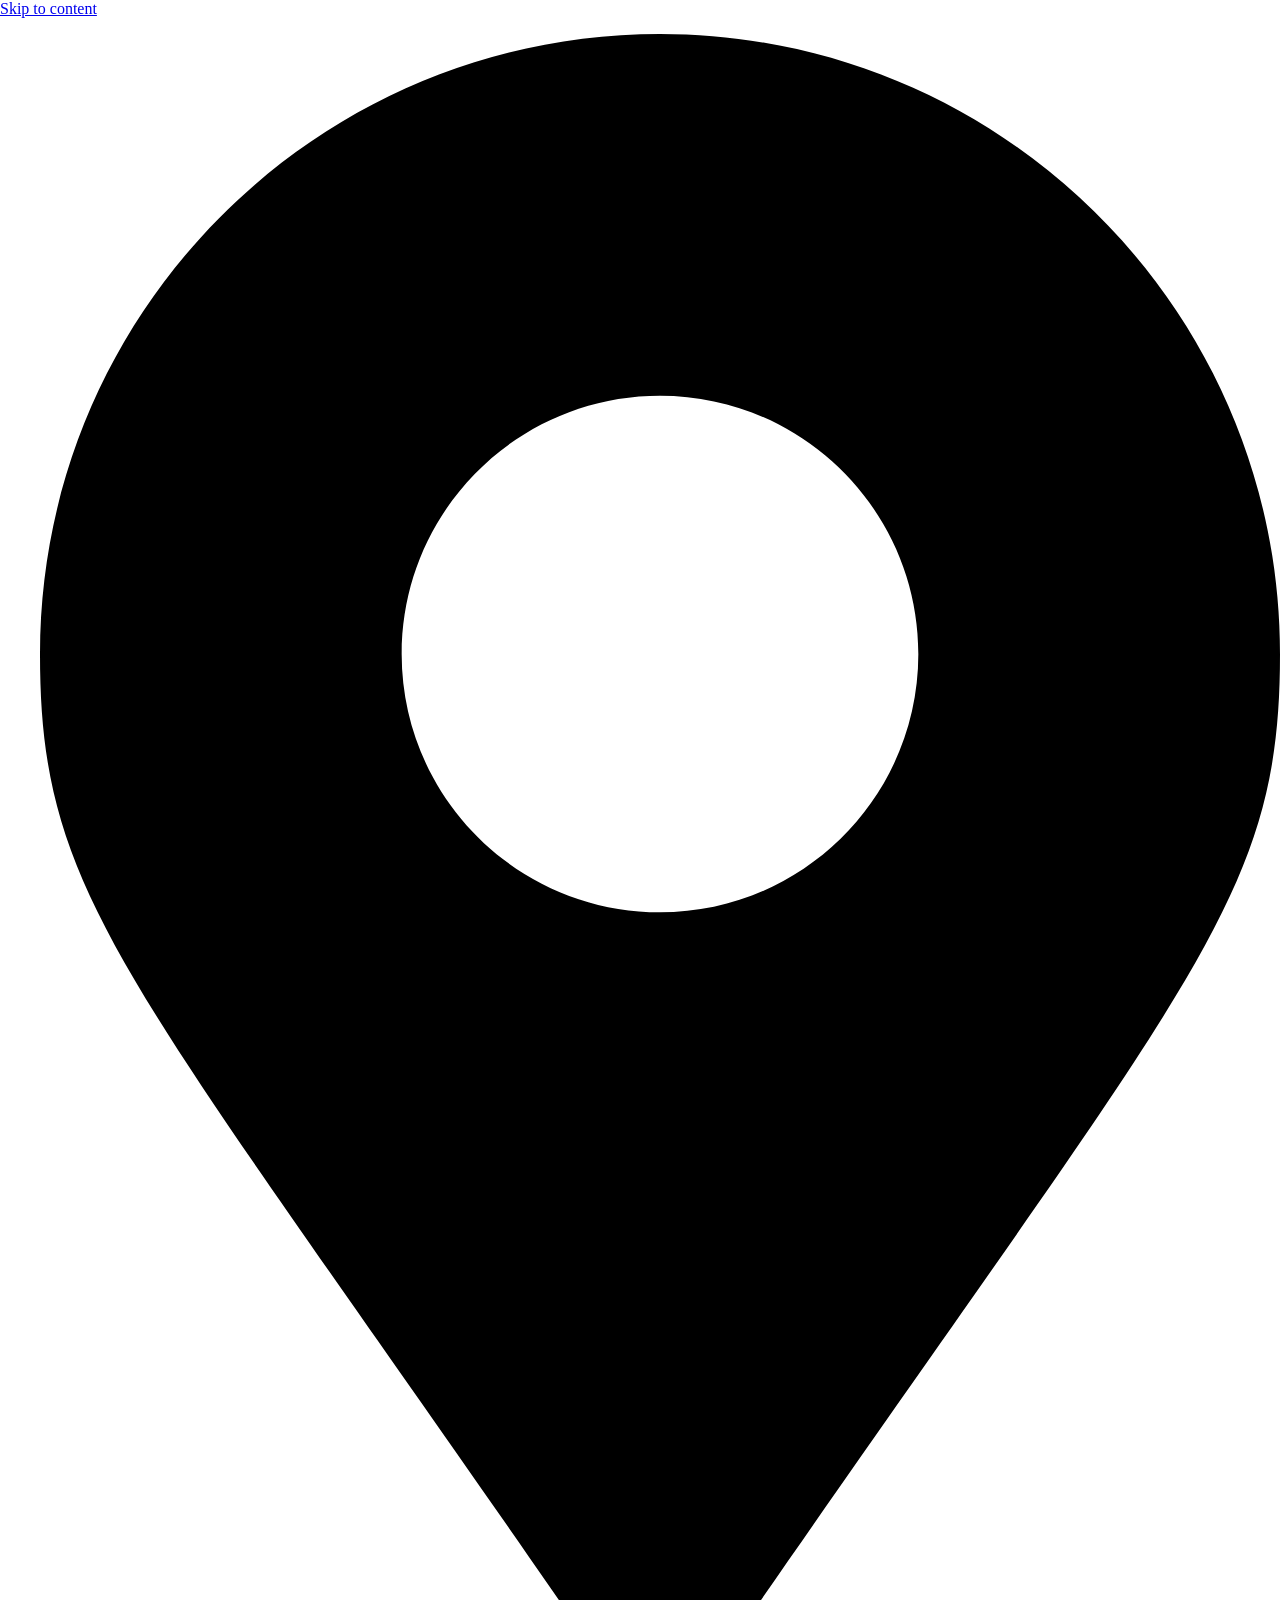
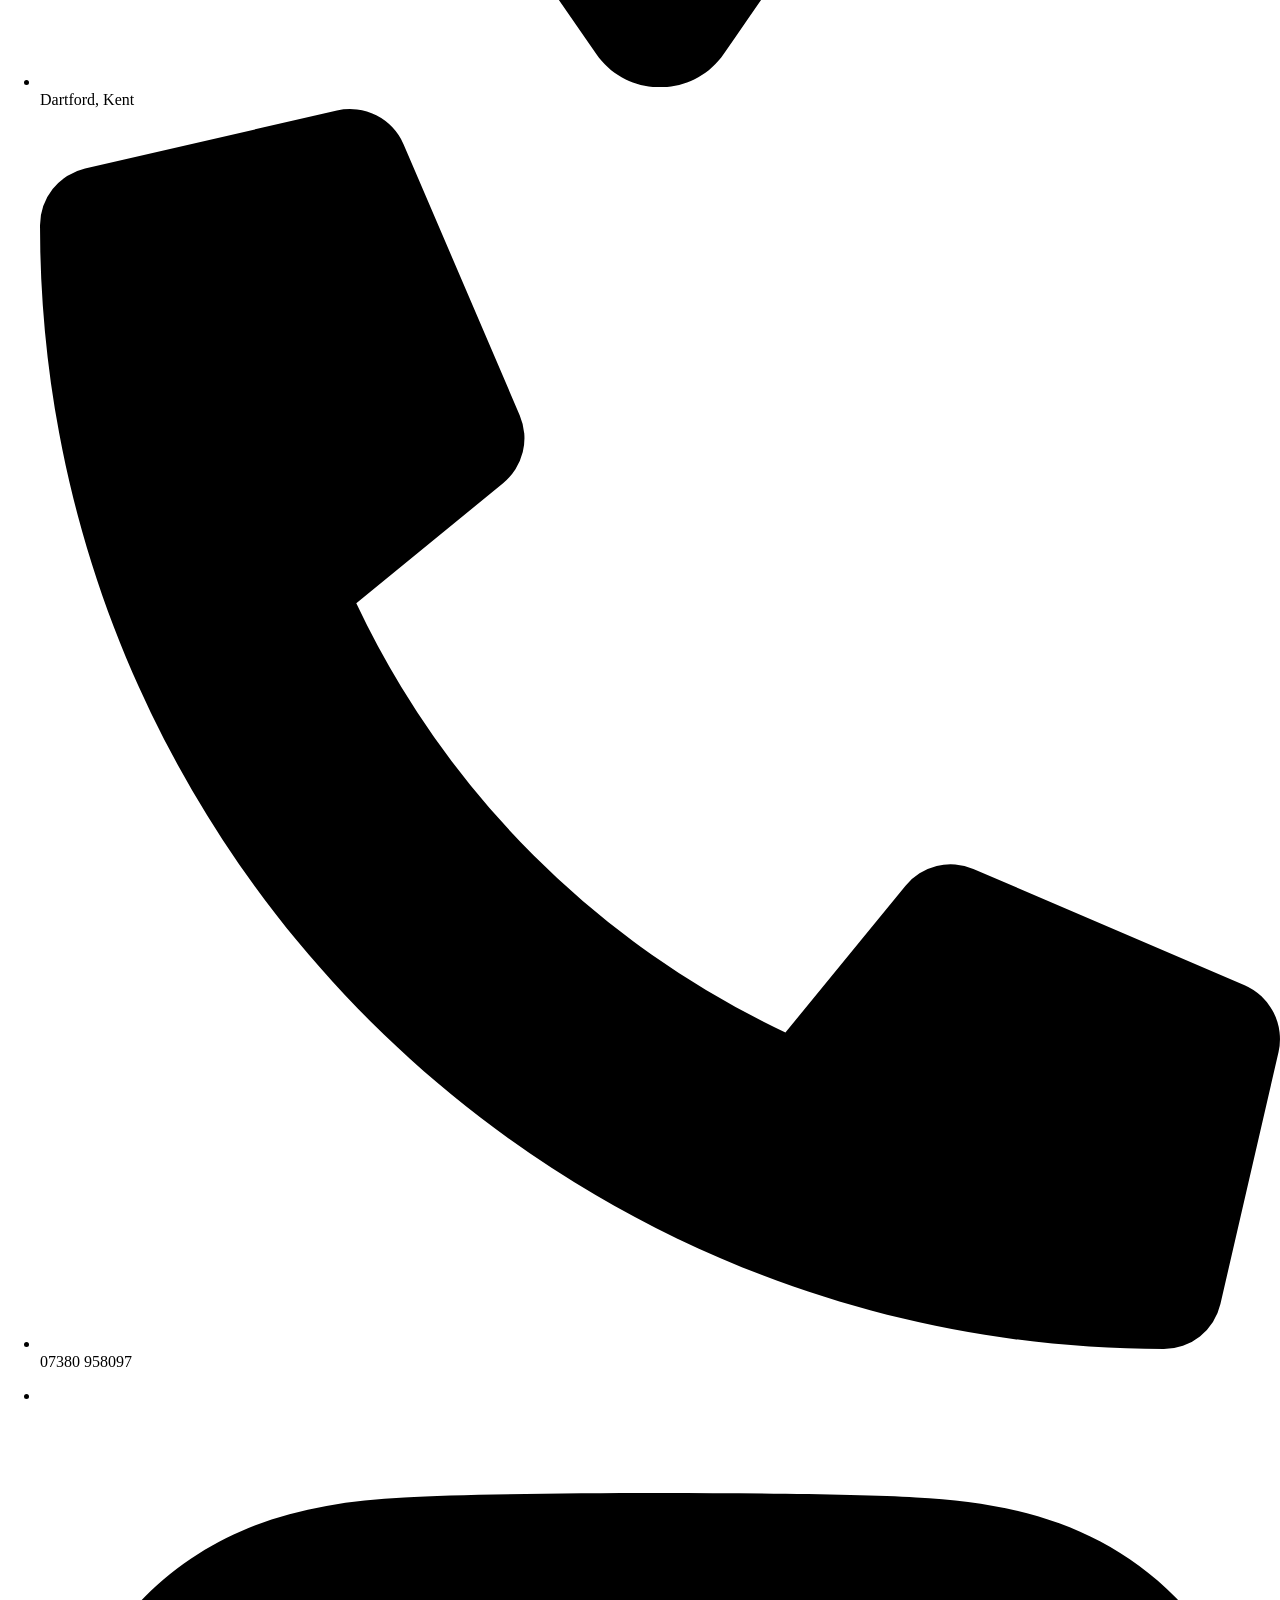
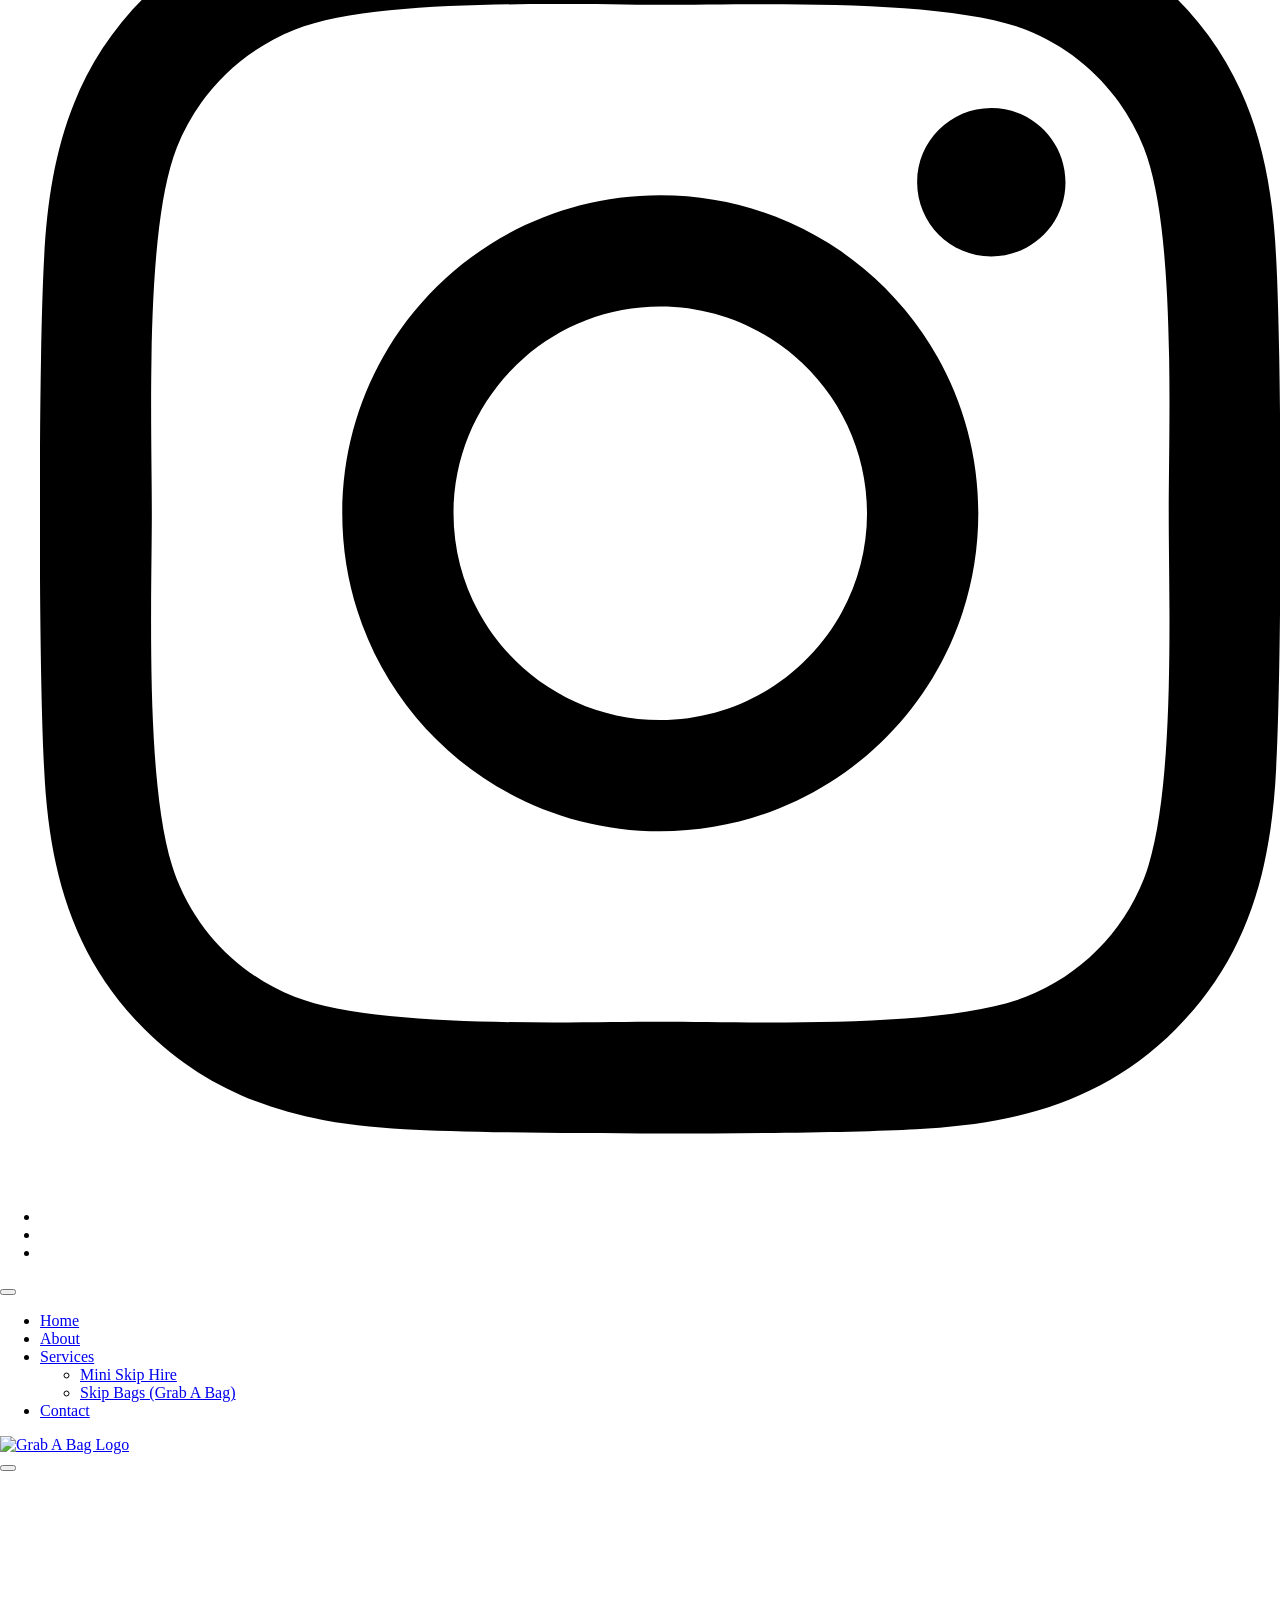
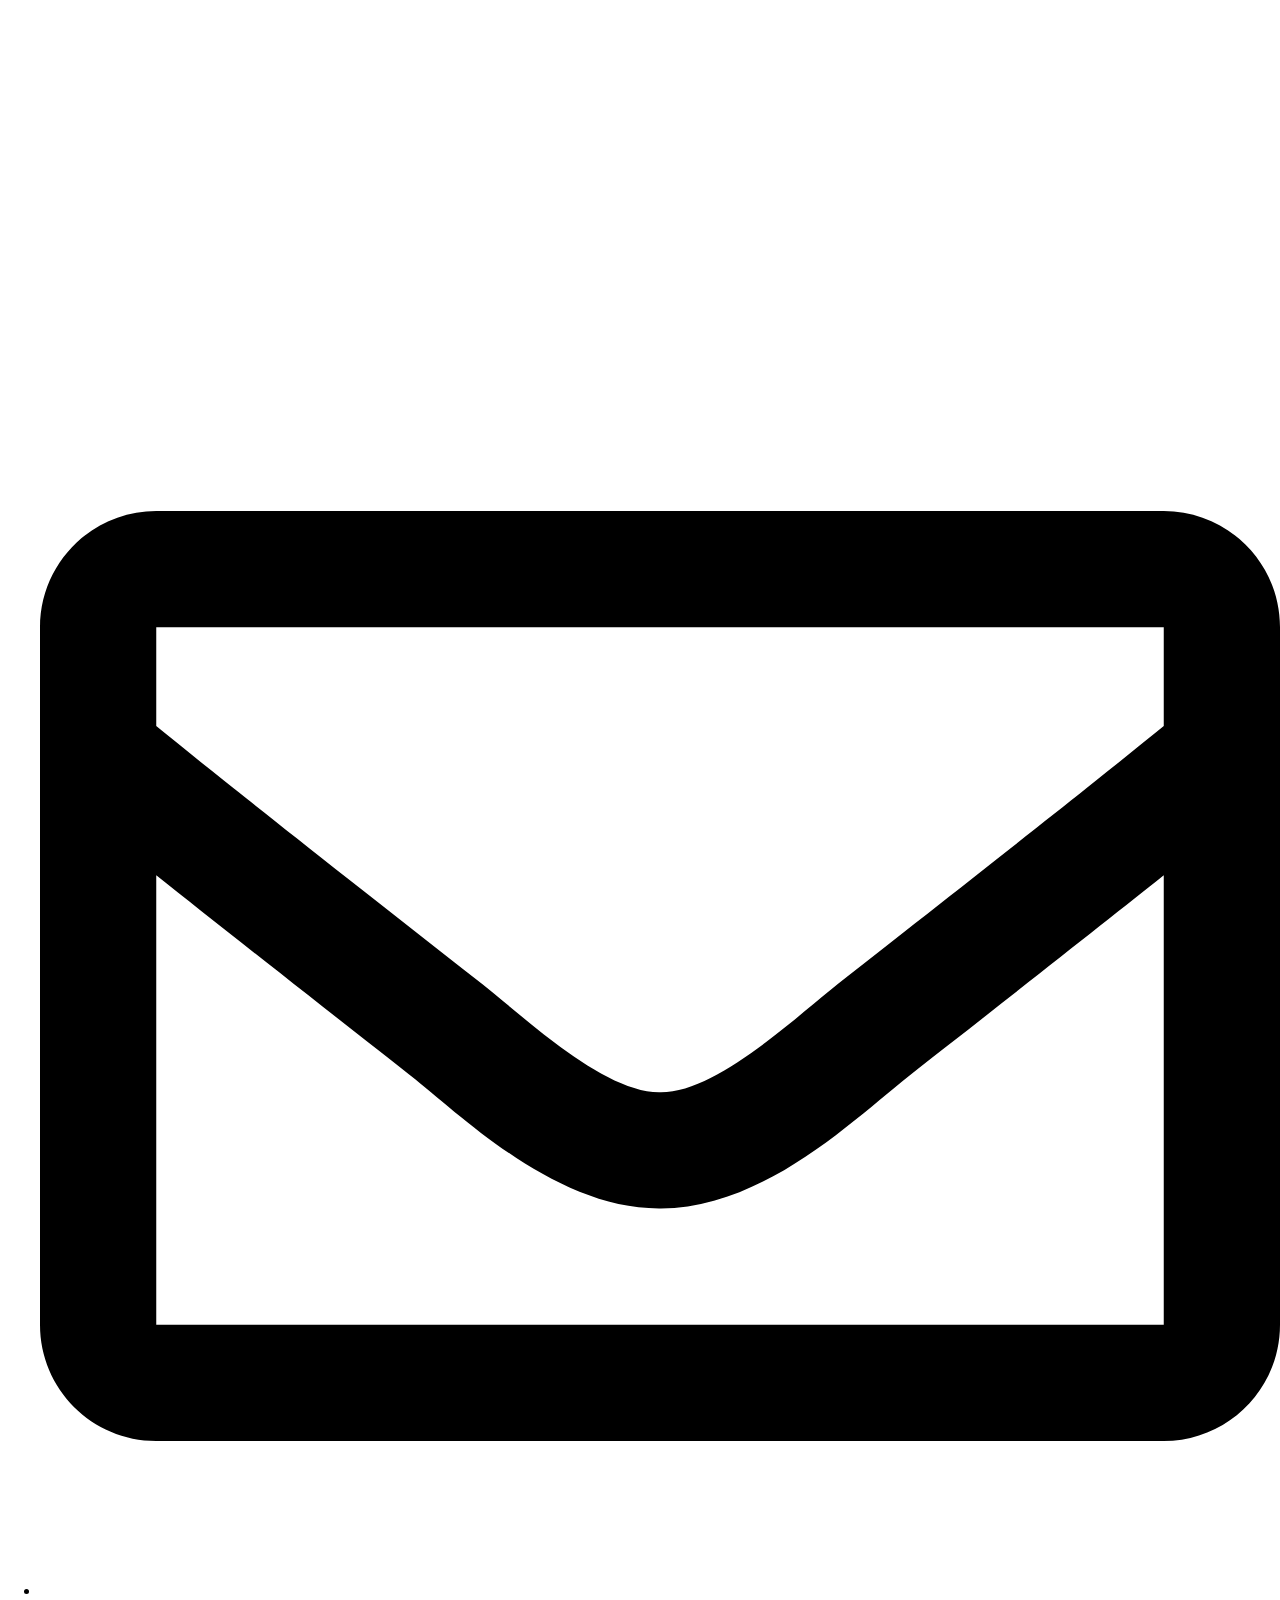
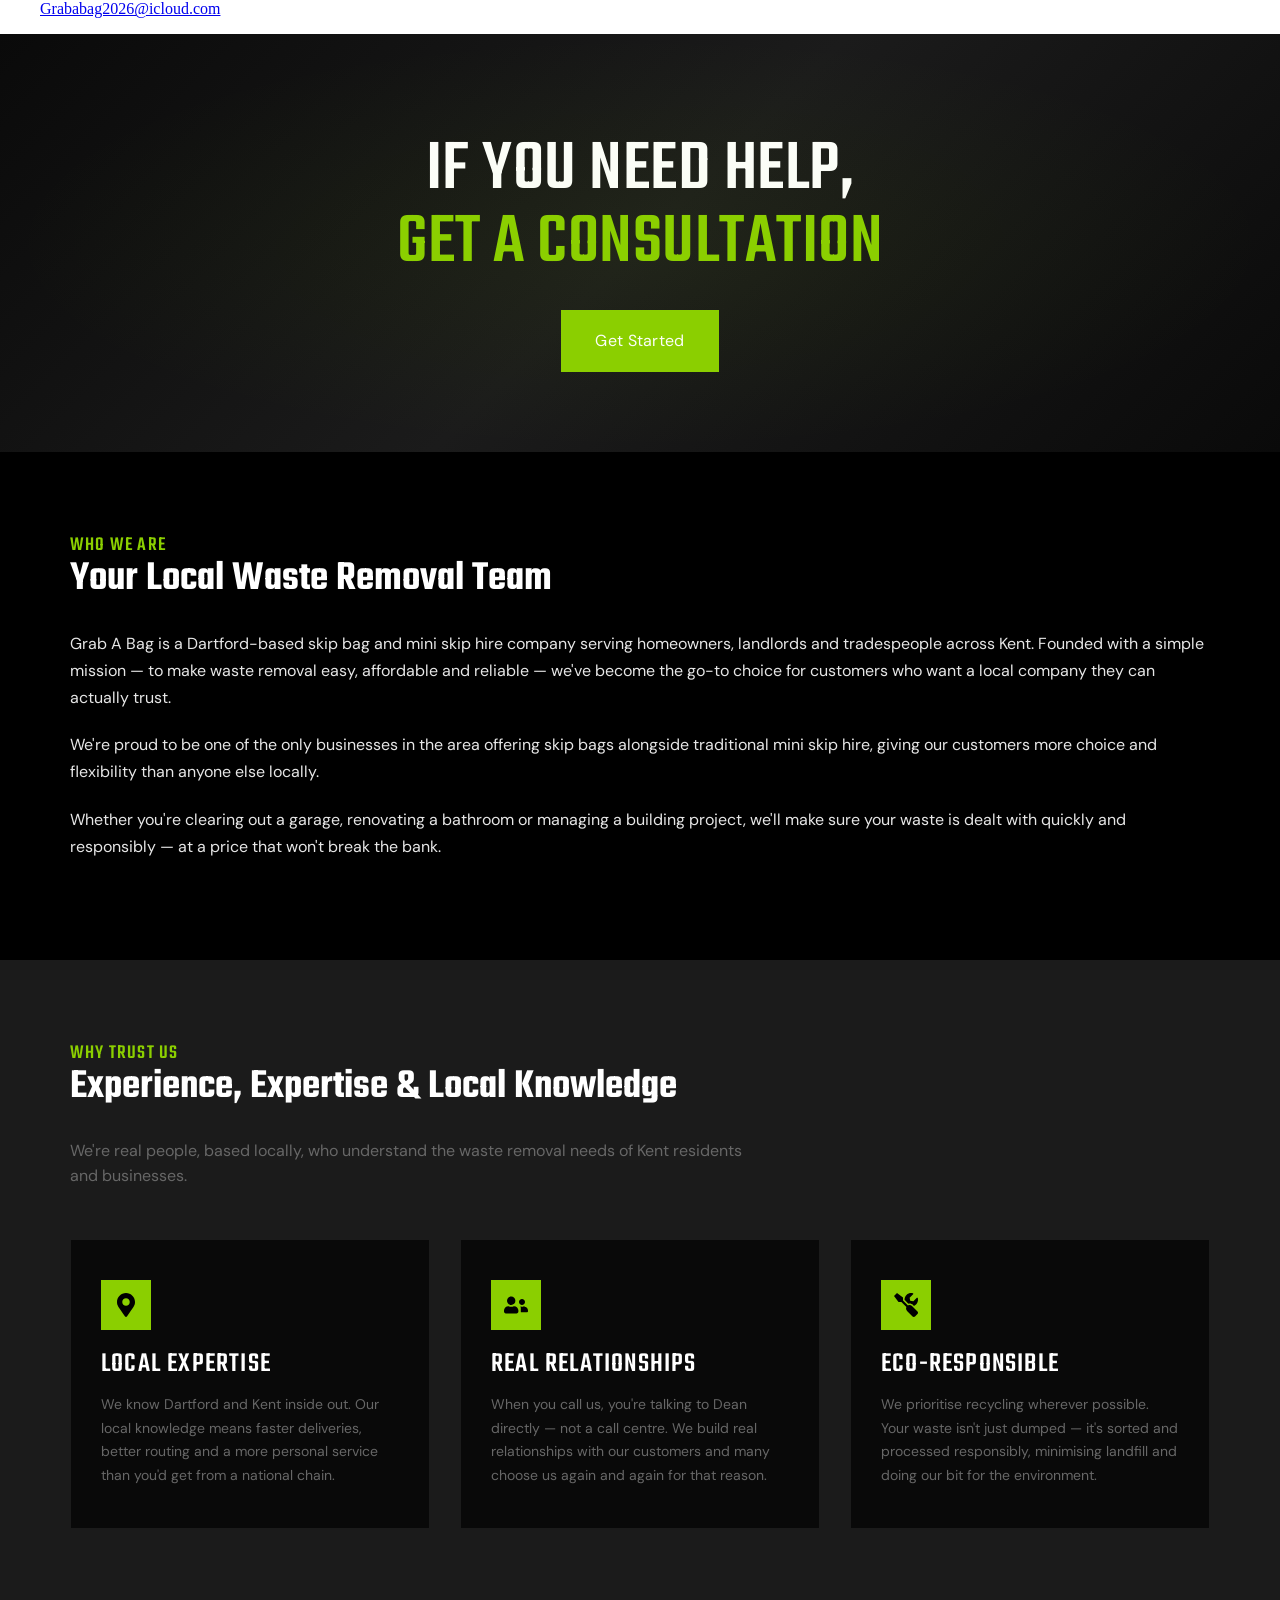
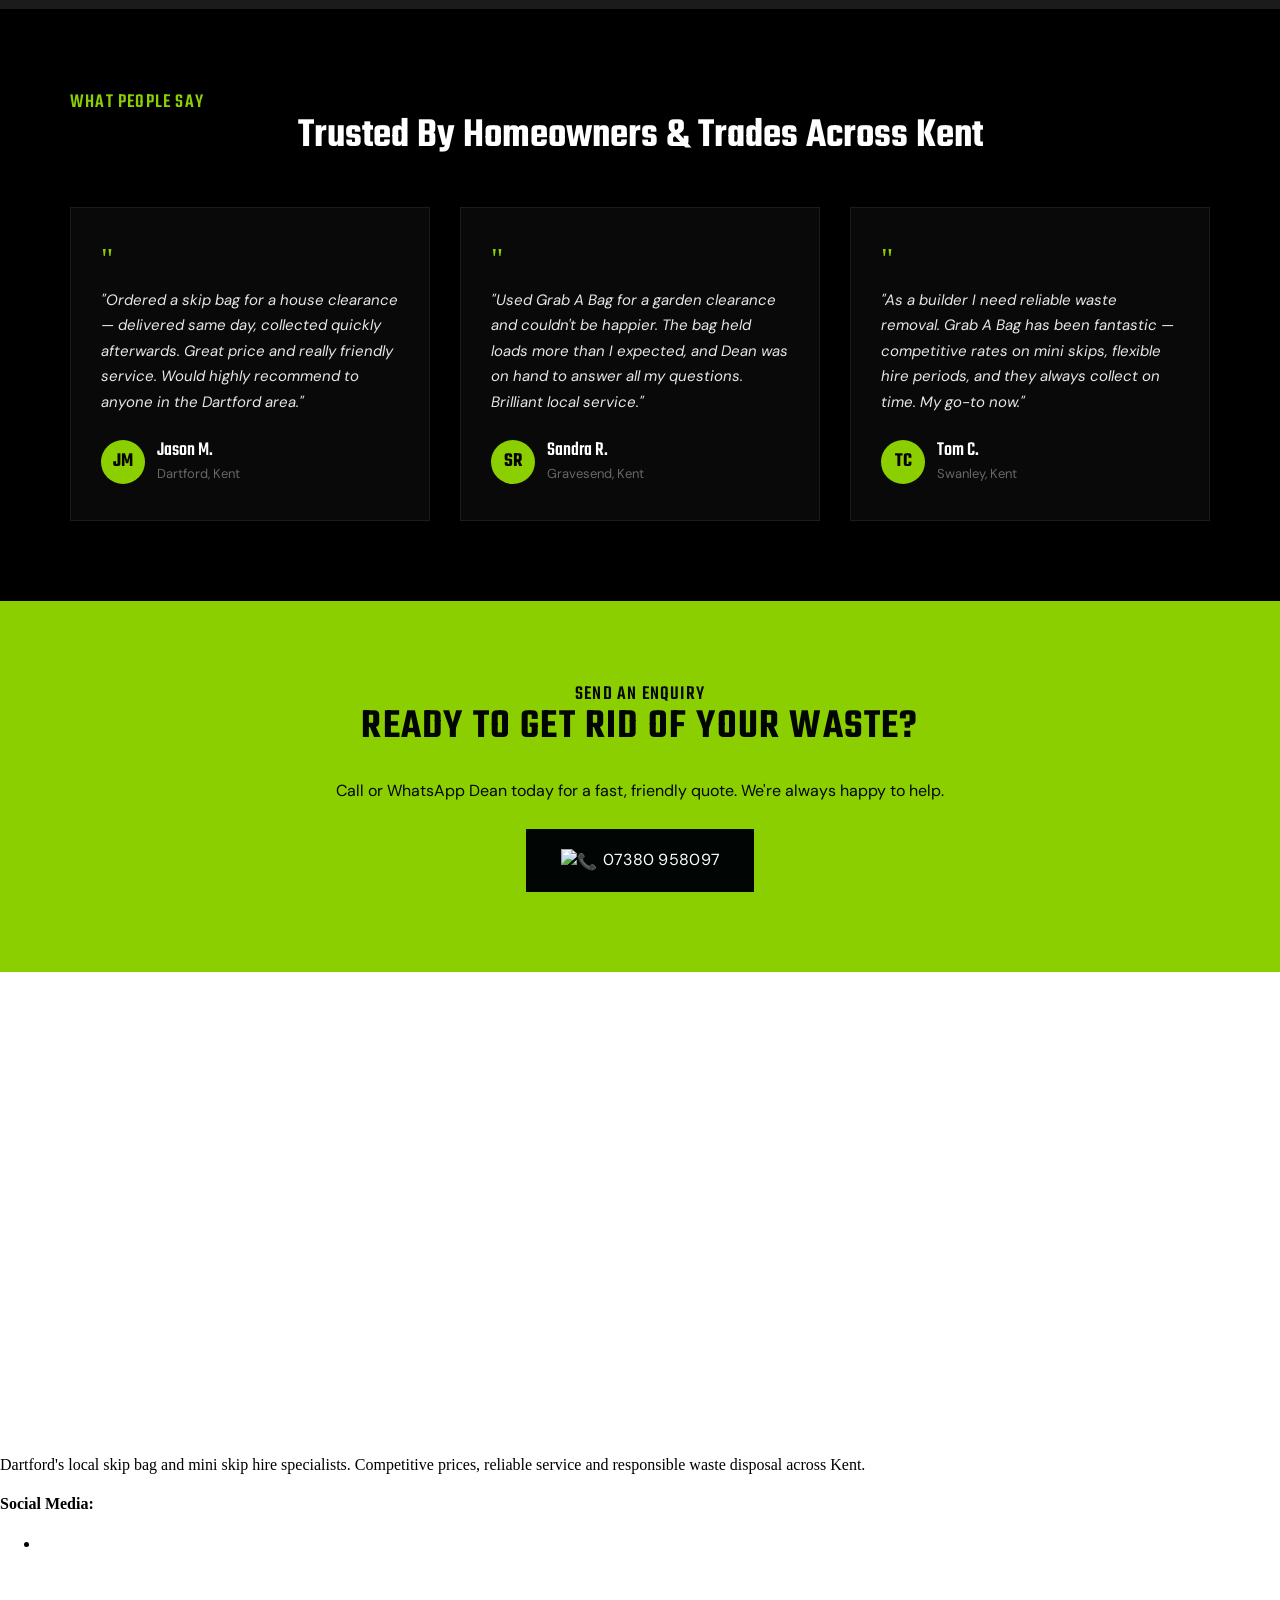
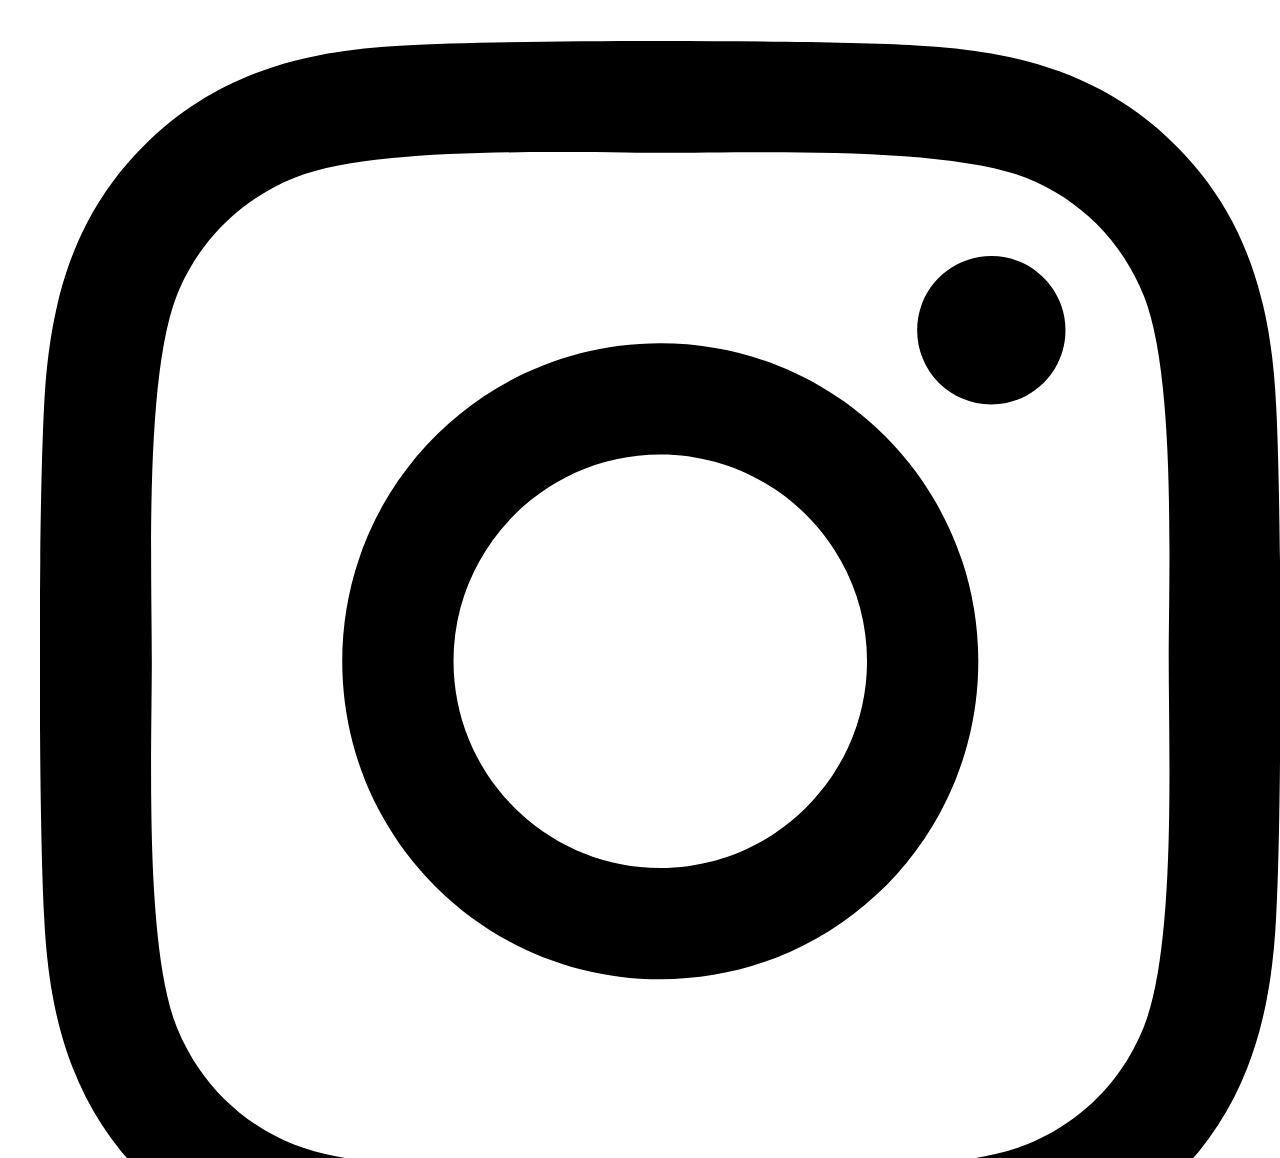
==== about.html @ bd329772 "Website Upload" ====
<!DOCTYPE html>
<html lang="en-US"><head>
	<meta charset="UTF-8">
	<meta name="viewport" content="width=device-width, initial-scale=1">

	<title>About Us - Grab a Bag</title>
<meta name="robots" content="max-image-preview:large">
<meta name="description" content="Learn about Grab A Bag - Dartford's local skip bag and mini skip hire specialists. Affordable, reliable waste removal across Kent.">

<style id="wp-img-auto-sizes-contain-inline-css">
img:is([sizes=auto i],[sizes^="auto," i]){contain-intrinsic-size:3000px 1500px}
</style>
<link rel="stylesheet" id="gum-elementor-addon-css" href="assets/css/gum-style.css" media="all">
<link rel="stylesheet" id="owl.carousel-css" href="assets/css/owl.carousel.css" media="all">
<link rel="stylesheet" id="jkit-elements-main-css" href="assets/css/jkit-main.css" media="all">
<style id="wp-emoji-styles-inline-css">
	img.wp-smiley, img.emoji {
		display: inline !important;
		border: none !important;
		box-shadow: none !important;
		height: 1em !important;
		width: 1em !important;
		margin: 0 0.07em !important;
		vertical-align: -0.1em !important;
		background: none !important;
		padding: 0 !important;
	}
</style>
<style id="global-styles-inline-css">
:root{--wp--preset--aspect-ratio--square: 1;--wp--preset--aspect-ratio--4-3: 4/3;--wp--preset--aspect-ratio--3-4: 3/4;--wp--preset--aspect-ratio--3-2: 3/2;--wp--preset--aspect-ratio--2-3: 2/3;--wp--preset--aspect-ratio--16-9: 16/9;--wp--preset--aspect-ratio--9-16: 9/16;--wp--preset--color--black: #000000;--wp--preset--color--cyan-bluish-gray: #abb8c3;--wp--preset--color--white: #ffffff;--wp--preset--color--pale-pink: #f78da7;--wp--preset--color--vivid-red: #cf2e2e;--wp--preset--color--luminous-vivid-orange: #ff6900;--wp--preset--color--luminous-vivid-amber: #fcb900;--wp--preset--color--light-green-cyan: #7bdcb5;--wp--preset--color--vivid-green-cyan: #00d084;--wp--preset--color--pale-cyan-blue: #8ed1fc;--wp--preset--color--vivid-cyan-blue: #0693e3;--wp--preset--color--vivid-purple: #9b51e0;--wp--preset--font-size--small: 13px;--wp--preset--font-size--medium: 20px;--wp--preset--font-size--large: 36px;--wp--preset--font-size--x-large: 42px;}:where(body) { margin: 0; }body{padding:0;}a:where(:not(.wp-element-button)){text-decoration: underline;}
</style>
<link rel="stylesheet" href="assets/css/dialog.min.css">
<link rel="stylesheet" id="elementor-frontend-css" href="assets/css/frontend.min.css" media="all">
<link rel="stylesheet" id="elementor-post-109-css" href="assets/css/post-109.css" media="all">
<link rel="stylesheet" id="widget-icon-box-css" href="assets/css/widget-icon-box.min.css" media="all">
<link rel="stylesheet" id="widget-heading-css" href="assets/css/widget-heading.min.css" media="all">
<link rel="stylesheet" id="widget-icon-list-css" href="assets/css/widget-icon-list.min.css" media="all">
<link rel="stylesheet" id="widget-image-css" href="assets/css/widget-image.min.css" media="all">
<link rel="stylesheet" id="widget-spacer-css" href="assets/css/widget-spacer.min.css" media="all">
<link rel="stylesheet" id="widget-divider-css" href="assets/css/widget-divider.min.css" media="all">
<link rel="stylesheet" id="tiny-slider-css" href="assets/css/tiny-slider.css" media="all">
<link rel="stylesheet" id="elementor-post-11-css" href="assets/css/post-11.css" media="all">
<link rel="stylesheet" id="base-desktop-css" href="assets/css/base-desktop.css" media="all">
<link rel="stylesheet" id="hello-elementor-css" href="assets/css/hello-reset.css" media="all">
<link rel="stylesheet" id="hello-elementor-theme-style-css" href="assets/css/hello-theme.css" media="all">
<link rel="stylesheet" id="hello-elementor-header-footer-css" href="assets/css/hello-header-footer.css" media="all">
<link rel="stylesheet" id="elementor-post-67-css" href="assets/css/post-67.css" media="all">
<link rel="stylesheet" id="elementor-post-22-css" href="assets/css/post-22.css" media="all">
<link rel="stylesheet" id="qlwapp-frontend-css" href="assets/css/qlwapp-style.css" media="all">
<link rel="stylesheet" id="ekit-widget-styles-css" href="assets/css/ekit-widget-styles.css" media="all">
<link rel="stylesheet" id="ekit-responsive-css" href="assets/css/ekit-responsive.css" media="all">
<link rel="stylesheet" id="elementor-gf-teko-css" href="https://fonts.googleapis.com/css?family=Teko:100,100italic,200,200italic,300,300italic,400,400italic,500,500italic,600,600italic,700,700italic,800,800italic,900,900italic&amp;display=swap" media="all">
<link rel="stylesheet" id="elementor-gf-dmsans-css" href="https://fonts.googleapis.com/css?family=DM+Sans:100,100italic,200,200italic,300,300italic,400,400italic,500,500italic,600,600italic,700,700italic,800,800italic,900,900italic&amp;display=swap" media="all">
<link rel="stylesheet" id="elementor-icons-jkiticon-css" href="assets/css/jkiticon.css" media="all">
<link rel="stylesheet" id="elementor-icons-ekiticons-css" href="assets/css/ekiticons.css" media="all">
<script type="text/javascript">
		var elementskit = {
			resturl: 'elementskit/v1/',
		}
</script>
<script src="assets/js/jquery.min.js" id="jquery-core-js"></script>
<script src="assets/js/jquery-migrate.min.js" id="jquery-migrate-js"></script>
<script src="assets/js/gum-allscripts.js" id="gum-elementor-addon-js"></script>
<script src="assets/js/owl.carousel.min.js" id="owl.carousel-js"></script>

<link rel="canonical" href="about.html">

			<link rel="icon" href="assets/images/cropped-IMG_4325_1_-removebg-preview-32x32.png" sizes="32x32">
<link rel="icon" href="assets/images/cropped-IMG_4325_1_-removebg-preview-192x192.png" sizes="192x192">
<link rel="apple-touch-icon" href="assets/images/cropped-IMG_4325_1_-removebg-preview-180x180.png">
<meta name="msapplication-TileImage" content="assets/images/cropped-IMG_4325_1_-removebg-preview-270x270.png">
<link rel="stylesheet" href="assets/css/swiper.min.css">

<style>
/* ===== About Page Custom Styles ===== */
:root {
	--gab-primary: #8BCF00;
	--gab-secondary: #010605;
	--gab-dark: #000000;
	--gab-dark-alt: #1B1B1B;
	--gab-dark-card: #090909;
	--gab-white: #FFFFFF;
	--gab-text: #E6E6E6;
	--gab-grey: #676767;
}

/* Page body overrides */
.about-page-content {
	background-color: var(--gab-dark);
	color: var(--gab-text);
	font-family: "DM Sans", sans-serif;
	font-size: 16px;
	font-weight: 400;
	line-height: 1.6;
}

/* Hero Banner */
.about-hero {
	background: linear-gradient(135deg, #0a0a0a 0%, #1B1B1B 50%, #0a0a0a 100%);
	padding: 100px 20px 80px;
	text-align: center;
	position: relative;
	overflow: hidden;
}
.about-hero::before {
	content: '';
	position: absolute;
	top: 0;
	left: 0;
	right: 0;
	bottom: 0;
	background: radial-gradient(ellipse at center, rgba(139, 207, 0, 0.06) 0%, transparent 70%);
	pointer-events: none;
}
.about-hero h1 {
	font-family: "Teko", sans-serif;
	font-size: 73px;
	font-weight: 500;
	text-transform: uppercase;
	line-height: 1em;
	letter-spacing: 0.5px;
	color: var(--gab-white);
	margin: 0 0 30px;
}
.about-hero h1 span {
	color: var(--gab-primary);
}
.about-hero .hero-btn {
	display: inline-block;
	background-color: var(--gab-primary);
	color: var(--gab-white);
	font-family: "DM Sans", sans-serif;
	font-size: 16px;
	font-weight: 400;
	letter-spacing: 0.3px;
	padding: 18px 34px;
	text-decoration: none;
	transition: all 0.3s ease;
}
.about-hero .hero-btn:hover {
	background-color: var(--gab-white);
	color: var(--gab-primary);
}

/* Section shared styles */
.about-section {
	max-width: 1140px;
	margin: 0 auto;
	padding: 80px 20px;
}
.section-subtitle {
	font-family: "Teko", sans-serif;
	font-size: 20px;
	font-weight: 500;
	text-transform: uppercase;
	line-height: 1em;
	letter-spacing: 1.2px;
	color: var(--gab-primary);
	margin: 0 0 10px;
}
.section-title {
	font-family: "Teko", sans-serif;
	font-size: 42px;
	font-weight: 600;
	line-height: 1em;
	color: var(--gab-white);
	margin: 0 0 30px;
}

/* Who We Are */
.who-we-are {
	background-color: var(--gab-dark);
}
.who-we-are p {
	color: var(--gab-text);
	margin-bottom: 20px;
	line-height: 1.7;
}

/* Why Trust Us */
.why-trust-us {
	background-color: var(--gab-dark-alt);
}
.why-trust-us .section-desc {
	color: var(--gab-grey);
	font-size: 16px;
	max-width: 700px;
	margin-bottom: 50px;
}
.trust-cards {
	display: grid;
	grid-template-columns: repeat(3, 1fr);
	gap: 30px;
}
.trust-card {
	background-color: var(--gab-dark-card);
	border: 1px solid #1B1B1B;
	padding: 40px 30px;
	transition: all 0.3s ease;
}
.trust-card:hover {
	border-color: var(--gab-primary);
	transform: translateY(-4px);
}
.trust-card .card-icon {
	width: 50px;
	height: 50px;
	background-color: var(--gab-primary);
	display: flex;
	align-items: center;
	justify-content: center;
	margin-bottom: 20px;
}
.trust-card .card-icon svg {
	width: 24px;
	height: 24px;
	fill: var(--gab-dark);
}
.trust-card h3 {
	font-family: "Teko", sans-serif;
	font-size: 28px;
	font-weight: 500;
	text-transform: uppercase;
	line-height: 1em;
	letter-spacing: 1.2px;
	color: var(--gab-white);
	margin: 0 0 15px;
}
.trust-card p {
	color: var(--gab-grey);
	font-size: 14px;
	line-height: 1.7;
	margin: 0;
}

/* Testimonials */
.testimonials-section {
	background-color: var(--gab-dark);
}
.testimonials-section .section-title {
	text-align: center;
	margin-bottom: 50px;
}
.testimonials-section .section-subtitle {
	text-align: center;
}
.testimonials-grid {
	display: grid;
	grid-template-columns: repeat(3, 1fr);
	gap: 30px;
}
.testimonial-card {
	background-color: var(--gab-dark-card);
	border: 1px solid #1B1B1B;
	padding: 35px 30px;
	position: relative;
}
.testimonial-card .quote-icon {
	color: var(--gab-primary);
	font-size: 30px;
	margin-bottom: 15px;
	font-family: Georgia, serif;
	line-height: 1;
}
.testimonial-card .quote-text {
	color: var(--gab-text);
	font-size: 15px;
	line-height: 1.7;
	margin-bottom: 25px;
	font-style: italic;
}
.testimonial-card .quote-author {
	display: flex;
	align-items: center;
	gap: 12px;
}
.testimonial-card .author-avatar {
	width: 44px;
	height: 44px;
	background-color: var(--gab-primary);
	border-radius: 50%;
	display: flex;
	align-items: center;
	justify-content: center;
	font-family: "Teko", sans-serif;
	font-size: 20px;
	font-weight: 600;
	color: var(--gab-dark);
}
.testimonial-card .author-name {
	font-family: "Teko", sans-serif;
	font-size: 20px;
	font-weight: 500;
	color: var(--gab-white);
	line-height: 1.1;
}
.testimonial-card .author-location {
	font-size: 13px;
	color: var(--gab-grey);
	margin-top: 2px;
}

/* CTA Footer Section */
.cta-section {
	background-color: var(--gab-primary);
	text-align: center;
}
.cta-section .section-subtitle {
	color: var(--gab-secondary);
}
.cta-section .section-title {
	color: var(--gab-secondary);
	font-size: 42px;
	text-transform: uppercase;
	letter-spacing: 1.2px;
}
.cta-section .cta-desc {
	color: var(--gab-secondary);
	margin-bottom: 25px;
}
.cta-section .cta-btn {
	display: inline-block;
	background-color: var(--gab-secondary);
	color: var(--gab-white);
	font-family: "DM Sans", sans-serif;
	font-size: 16px;
	font-weight: 400;
	letter-spacing: 0.3px;
	padding: 18px 34px;
	text-decoration: none;
	transition: all 0.3s ease;
}
.cta-section .cta-btn:hover {
	background-color: var(--gab-white);
	color: var(--gab-primary);
}
.cta-section .cta-btn img.emoji {
	margin-right: 6px;
}

/* Responsive */
@media (max-width: 1024px) {
	.about-hero h1 {
		font-size: 55px;
	}
	.trust-cards {
		grid-template-columns: repeat(2, 1fr);
	}
	.testimonials-grid {
		grid-template-columns: repeat(2, 1fr);
	}
}
@media (max-width: 767px) {
	.about-hero {
		padding: 70px 15px 50px;
	}
	.about-hero h1 {
		font-size: 46px;
	}
	.about-section {
		padding: 50px 15px;
	}
	.trust-cards {
		grid-template-columns: 1fr;
	}
	.testimonials-grid {
		grid-template-columns: 1fr;
	}
	.section-title {
		font-size: 36px;
	}
}
</style>
</head>
<body class="page wp-singular page-template page-template-elementor_header_footer wp-embed-responsive wp-theme-hello-elementor jkit-color-scheme hello-elementor-default elementor-default elementor-template-full-width elementor-kit-109 e--ua-blink e--ua-chrome e--ua-webkit jkit-nav-menu-loaded" data-elementor-device-mode="desktop">


<a class="skip-link screen-reader-text" href="#content">Skip to content</a>

		<header data-elementor-type="header" data-elementor-id="67" class="elementor elementor-67 elementor-location-header" data-elementor-post-type="elementor_library">
					<section class="elementor-section elementor-top-section elementor-element elementor-element-b8040ed elementor-section-boxed elementor-section-height-default elementor-section-height-default" data-id="b8040ed" data-element_type="section" data-e-type="section">
						<div class="elementor-container elementor-column-gap-no">
					<div class="elementor-column elementor-col-100 elementor-top-column elementor-element elementor-element-29dfd49" data-id="29dfd49" data-element_type="column" data-e-type="column">
			<div class="elementor-widget-wrap elementor-element-populated">
						<section class="elementor-section elementor-inner-section elementor-element elementor-element-b52c149 elementor-hidden-mobile elementor-section-boxed elementor-section-height-default elementor-section-height-default" data-id="b52c149" data-element_type="section" data-e-type="section">
						<div class="elementor-container elementor-column-gap-no">
					<div class="elementor-column elementor-col-50 elementor-inner-column elementor-element elementor-element-e7cdaa3" data-id="e7cdaa3" data-element_type="column" data-e-type="column">
			<div class="elementor-widget-wrap elementor-element-populated">
						<div class="elementor-element elementor-element-a7371ef elementor-icon-list--layout-inline elementor-list-item-link-full_width elementor-widget elementor-widget-icon-list" data-id="a7371ef" data-element_type="widget" data-e-type="widget" data-widget_type="icon-list.default">
							<ul class="elementor-icon-list-items elementor-inline-items">
							<li class="elementor-icon-list-item elementor-inline-item">
											<span class="elementor-icon-list-icon">
							<svg aria-hidden="true" class="e-font-icon-svg e-fas-map-marker-alt" viewBox="0 0 384 512" xmlns="http://www.w3.org/2000/svg"><path d="M172.268 501.67C26.97 291.031 0 269.413 0 192 0 85.961 85.961 0 192 0s192 85.961 192 192c0 77.413-26.97 99.031-172.268 309.67-9.535 13.774-29.93 13.773-39.464 0zM192 272c44.183 0 80-35.817 80-80s-35.817-80-80-80-80 35.817-80 80 35.817 80 80 80z"></path></svg>						</span>
										<span class="elementor-icon-list-text">Dartford, Kent</span>
									</li>
								<li class="elementor-icon-list-item elementor-inline-item">
											<span class="elementor-icon-list-icon">
							<svg aria-hidden="true" class="e-font-icon-svg e-fas-phone-alt" viewBox="0 0 512 512" xmlns="http://www.w3.org/2000/svg"><path d="M497.39 361.8l-112-48a24 24 0 0 0-28 6.9l-49.6 60.6A370.66 370.66 0 0 1 130.6 204.11l60.6-49.6a23.94 23.94 0 0 0 6.9-28l-48-112A24.16 24.16 0 0 0 122.6.61l-104 24A24 24 0 0 0 0 48c0 256.5 207.9 464 464 464a24 24 0 0 0 23.4-18.6l24-104a24.29 24.29 0 0 0-14.01-27.6z"></path></svg>						</span>
										<span class="elementor-icon-list-text">07380 958097</span>
									</li>
						</ul>
						</div>
					</div>
		</div>
				<div class="elementor-column elementor-col-50 elementor-inner-column elementor-element elementor-element-77023d6" data-id="77023d6" data-element_type="column" data-e-type="column">
			<div class="elementor-widget-wrap elementor-element-populated">
						<div class="elementor-element elementor-element-74f430f elementor-widget__width-initial elementor-widget elementor-widget-elementskit-social-media" data-id="74f430f" data-element_type="widget" data-e-type="widget" data-widget_type="elementskit-social-media.default">
				<div class="elementor-widget-container">
					<div class="ekit-wid-con">			 <ul class="ekit_social_media">
														<li class="elementor-repeater-item-f4a09ba">
					    <a class="facebook" href="#" aria-label="Facebook">
							<i aria-hidden="true" class="icon icon-facebook"></i>
                        </a>
                    </li>
                    <li class="elementor-repeater-item-454d706">
					    <a class="instagram" href="#" aria-label="Instagram">
							<svg aria-hidden="true" class="e-font-icon-svg e-fab-instagram" viewBox="0 0 448 512" xmlns="http://www.w3.org/2000/svg"><path d="M224.1 141c-63.6 0-114.9 51.3-114.9 114.9s51.3 114.9 114.9 114.9S339 319.5 339 255.9 287.7 141 224.1 141zm0 189.6c-41.1 0-74.7-33.5-74.7-74.7s33.5-74.7 74.7-74.7 74.7 33.5 74.7 74.7-33.6 74.7-74.7 74.7zm146.4-194.3c0 14.9-12 26.8-26.8 26.8-14.9 0-26.8-12-26.8-26.8s12-26.8 26.8-26.8 26.8 12 26.8 26.8zm76.1 27.2c-1.7-35.9-9.9-67.7-36.2-93.9-26.2-26.2-58-34.4-93.9-36.2-37-2.1-147.9-2.1-184.9 0-35.8 1.7-67.6 9.9-93.9 36.1s-34.4 58-36.2 93.9c-2.1 37-2.1 147.9 0 184.9 1.7 35.9 9.9 67.7 36.2 93.9s58 34.4 93.9 36.2c37 2.1 147.9 2.1 184.9 0 35.9-1.7 67.7-9.9 93.9-36.2 26.2-26.2 34.4-58 36.2-93.9 2.1-37 2.1-147.8 0-184.8zM398.8 388c-7.8 19.6-22.9 34.7-42.6 42.6-29.5 11.7-99.5 9-132.1 9s-102.7 2.6-132.1-9c-19.6-7.8-34.7-22.9-42.6-42.6-11.7-29.5-9-99.5-9-132.1s-2.6-102.7 9-132.1c7.8-19.6 22.9-34.7 42.6-42.6 29.5-11.7 99.5-9 132.1-9s102.7-2.6 132.1 9c19.6 7.8 34.7 22.9 42.6 42.6 11.7 29.5 9 99.5 9 132.1s2.7 102.7-9 132.1z"></path></svg>
                        </a>
                    </li>
                    <li class="elementor-repeater-item-ebdf775">
					    <a class="twitter" href="#" aria-label="Twitter">
							<i aria-hidden="true" class="icon icon-x-twitter"></i>
                        </a>
                    </li>
                    <li class="elementor-repeater-item-6ec9924">
					    <a class="linkedin" href="#" aria-label="LinkedIn">
							<i aria-hidden="true" class="icon icon-linkedin"></i>
                        </a>
                    </li>
					</ul>
		</div>				</div>
				</div>
					</div>
		</div>
					</div>
		</section>
				<section class="elementor-section elementor-inner-section elementor-element elementor-element-06a2e8d elementor-reverse-mobile elementor-section-boxed elementor-section-height-default elementor-section-height-default" data-id="06a2e8d" data-element_type="section" data-e-type="section">
						<div class="elementor-container elementor-column-gap-no">
					<div class="elementor-column elementor-col-33 elementor-inner-column elementor-element elementor-element-f6283db" data-id="f6283db" data-element_type="column" data-e-type="column">
			<div class="elementor-widget-wrap elementor-element-populated">
						<div class="elementor-element elementor-element-c0fc1a4 elementor-widget elementor-widget-jkit_nav_menu" data-id="c0fc1a4" data-element_type="widget" data-e-type="widget" data-settings="{&quot;st_submenu_item_text_normal_bg_background_background&quot;:&quot;classic&quot;}" data-widget_type="jkit_nav_menu.default">
					<div class="jeg-elementor-kit jkit-nav-menu break-point-tablet submenu-click-title jeg_module_11__6a19afece6bda" data-item-indicator="&lt;i aria-hidden=&quot;true&quot; class=&quot;jki jki-angle-right-solid&quot;&gt;&lt;/i&gt;"><button aria-label="open-menu" class="jkit-hamburger-menu"><i aria-hidden="true" class="jki jki-bars-solid"></i></button>
        <div class="jkit-menu-wrapper"><div class="jkit-menu-container"><ul id="menu-main-menu" class="jkit-menu jkit-menu-direction-flex jkit-submenu-position-top"><li id="menu-item-16" class="menu-item menu-item-type-post_type menu-item-object-page menu-item-home menu-item-16"><a href="index.html">Home</a></li>
<li id="menu-item-17" class="menu-item menu-item-type-post_type menu-item-object-page current-menu-item page_item current_page_item menu-item-17"><a href="about.html" aria-current="page">About</a></li>
<li id="menu-item-408" class="menu-item menu-item-type-custom menu-item-object-custom menu-item-has-children menu-item-408"><a href="#">Services<i aria-hidden="true" class="jki jki-angle-right-solid"></i></a>
<ul class="sub-menu">
	<li id="menu-item-406" class="menu-item menu-item-type-post_type menu-item-object-page menu-item-406"><a href="mini-skip-hire.html">Mini Skip Hire</a></li>
	<li id="menu-item-407" class="menu-item menu-item-type-post_type menu-item-object-page menu-item-407"><a href="skip-bags.html">Skip Bags (Grab A Bag)</a></li>
</ul>
</li>
<li id="menu-item-18" class="menu-item menu-item-type-post_type menu-item-object-page menu-item-18"><a href="contact.html">Contact</a></li>
</ul></div>
            <div class="jkit-nav-identity-panel">
                <div class="jkit-nav-site-title"><a href="index.html" class="jkit-nav-logo" aria-label="Home Link"><img width="150" height="150" src="assets/images/IMG_4325__1_-removebg-preview-150x150.png" class="attachment-thumbnail size-thumbnail" alt="Grab A Bag Logo" decoding="async"></a></div>
                <button aria-label="close-menu" class="jkit-close-menu"><i aria-hidden="true" class="jki jki-times-solid"></i></button>
            </div>
        </div>
        <div class="jkit-overlay"></div></div>				</div>
					</div>
		</div>
				<div class="elementor-column elementor-col-33 elementor-inner-column elementor-element elementor-element-0209168" data-id="0209168" data-element_type="column" data-e-type="column">
			<div class="elementor-widget-wrap elementor-element-populated">
						<div class="elementor-element elementor-element-94fa7b2 elementor-widget elementor-widget-image" data-id="94fa7b2" data-element_type="widget" data-e-type="widget" data-widget_type="image.default">
																<a href="index.html">
							<img fetchpriority="high" width="538" height="464" src="assets/images/IMG_4325__1_-removebg-preview.png" class="attachment-large size-large wp-image-536" alt="Grab A Bag Logo" decoding="async" srcset="assets/images/IMG_4325__1_-removebg-preview.png 538w, assets/images/IMG_4325__1_-removebg-preview-300x259.png 300w" sizes="(max-width: 538px) 100vw, 538px">								</a>
															</div>
					</div>
		</div>
				<div class="elementor-column elementor-col-33 elementor-inner-column elementor-element elementor-element-da843d5 elementor-hidden-mobile" data-id="da843d5" data-element_type="column" data-e-type="column">
			<div class="elementor-widget-wrap elementor-element-populated">
						<div class="elementor-element elementor-element-da2dff2 elementor-align-end elementor-icon-list--layout-traditional elementor-list-item-link-full_width elementor-widget elementor-widget-icon-list" data-id="da2dff2" data-element_type="widget" data-e-type="widget" data-widget_type="icon-list.default">
							<ul class="elementor-icon-list-items">
							<li class="elementor-icon-list-item">
											<a href="mailto:Grababag2026@icloud.com">
												<span class="elementor-icon-list-icon">
							<svg aria-hidden="true" class="e-font-icon-svg e-far-envelope" viewBox="0 0 512 512" xmlns="http://www.w3.org/2000/svg"><path d="M464 64H48C21.49 64 0 85.49 0 112v288c0 26.51 21.49 48 48 48h416c26.51 0 48-21.49 48-48V112c0-26.51-21.49-48-48-48zm0 48v40.805c-22.422 18.259-58.168 46.651-134.587 106.49-16.841 13.247-50.201 45.072-73.413 44.701-23.208.375-56.579-31.459-73.413-44.701C106.18 199.465 70.425 171.067 48 152.805V112h416zM48 400V214.398c22.914 18.251 55.409 43.862 104.938 82.646 21.857 17.205 60.134 55.186 103.062 54.955 42.717.231 80.509-37.199 103.053-54.947 49.528-38.783 82.032-64.401 104.947-82.653V400H48z"></path></svg>						</span>
										<span class="elementor-icon-list-text">Grababag2026@icloud.com</span>
											</a>
									</li>
						</ul>
						</div>
					</div>
		</div>
					</div>
		</section>
					</div>
		</div>
					</div>
		</section>
				</header>

		<!-- ===== ABOUT PAGE CONTENT ===== -->
		<div id="content" class="about-page-content">

			<!-- HERO BANNER -->
			<section class="about-hero">
				<h1>If You Need Help,<br><span>Get A Consultation</span></h1>
				<a href="contact.html" class="hero-btn">Get Started</a>
			</section>

			<!-- WHO WE ARE -->
			<section class="who-we-are">
				<div class="about-section">
					<span class="section-subtitle">Who We Are</span>
					<h2 class="section-title">Your Local Waste Removal Team</h2>
					<p>Grab A Bag is a Dartford-based skip bag and mini skip hire company serving homeowners, landlords and tradespeople across Kent. Founded with a simple mission — to make waste removal easy, affordable and reliable — we've become the go-to choice for customers who want a local company they can actually trust.</p>
					<p>We're proud to be one of the only businesses in the area offering skip bags alongside traditional mini skip hire, giving our customers more choice and flexibility than anyone else locally.</p>
					<p>Whether you're clearing out a garage, renovating a bathroom or managing a building project, we'll make sure your waste is dealt with quickly and responsibly — at a price that won't break the bank.</p>
				</div>
			</section>

			<!-- WHY TRUST US -->
			<section class="why-trust-us">
				<div class="about-section">
					<span class="section-subtitle">Why Trust Us</span>
					<h2 class="section-title">Experience, Expertise &amp; Local Knowledge</h2>
					<p class="section-desc">We're real people, based locally, who understand the waste removal needs of Kent residents and businesses.</p>
					<div class="trust-cards">
						<div class="trust-card">
							<div class="card-icon">
								<svg viewBox="0 0 384 512" xmlns="http://www.w3.org/2000/svg"><path d="M172.268 501.67C26.97 291.031 0 269.413 0 192 0 85.961 85.961 0 192 0s192 85.961 192 192c0 77.413-26.97 99.031-172.268 309.67-9.535 13.774-29.93 13.773-39.464 0zM192 272c44.183 0 80-35.817 80-80s-35.817-80-80-80-80 35.817-80 80 35.817 80 80 80z"/></svg>
							</div>
							<h3>Local Expertise</h3>
							<p>We know Dartford and Kent inside out. Our local knowledge means faster deliveries, better routing and a more personal service than you'd get from a national chain.</p>
						</div>
						<div class="trust-card">
							<div class="card-icon">
								<svg viewBox="0 0 640 512" xmlns="http://www.w3.org/2000/svg"><path d="M192 256c61.9 0 112-50.1 112-112S253.9 32 192 32 80 82.1 80 144s50.1 112 112 112zm76.8 32h-8.3c-20.8 10-43.9 16-68.5 16s-47.6-6-68.5-16h-8.3C51.6 288 0 339.6 0 403.2V432c0 26.5 21.5 48 48 48h288c26.5 0 48-21.5 48-48v-28.8c0-63.6-51.6-115.2-115.2-115.2zm211.2-32c44.2 0 80-35.8 80-80s-35.8-80-80-80-80 35.8-80 80 35.8 80 80 80zm76.8 32h-24.1c-20.4 8.5-42.4 14.3-65.5 14.3-10 0-19.5-1.7-29-4.1C448.1 314.1 448 331.5 448 349.3V432c0 7 1.2 13.7 3.2 20H608c17.7 0 32-14.3 32-32v-19.2c0-55.7-45.3-100.8-100.8-100.8z"/></svg>
							</div>
							<h3>Real Relationships</h3>
							<p>When you call us, you're talking to Dean directly — not a call centre. We build real relationships with our customers and many choose us again and again for that reason.</p>
						</div>
						<div class="trust-card">
							<div class="card-icon">
								<svg viewBox="0 0 512 512" xmlns="http://www.w3.org/2000/svg"><path d="M501.1 395.7L384 278.6c-23.1-23.1-57.6-27.6-85.4-13.9L192 158.1V96L64 0 0 64l96 128h62.1l106.6 106.6c-13.6 27.8-9.2 62.3 13.9 85.4l117.1 117.1c14.6 14.6 38.2 14.6 52.7 0l52.7-52.7c14.5-14.6 14.5-38.2 0-52.7zM331.7 225c28.3 0 54.9 11 74.9 31l19.4 19.4c15.8-6.9 30.8-16.5 43.8-29.5 37.1-37.1 49.7-89.3 37.9-136.7-2.2-9-13.5-12.1-20.1-5.5l-74.4 74.4-67.9-11.3L334 98.9l74.4-74.4c6.6-6.6 3.4-17.9-5.7-20.2-47.4-11.7-99.6.9-136.6 37.9-28.5 28.5-41.9 66.1-41.2 103.6l82.1 82.1c8.1-1.9 16.5-2.9 24.7-2.9z"/></svg>
							</div>
							<h3>Eco-Responsible</h3>
							<p>We prioritise recycling wherever possible. Your waste isn't just dumped — it's sorted and processed responsibly, minimising landfill and doing our bit for the environment.</p>
						</div>
					</div>
				</div>
			</section>

			<!-- TESTIMONIALS -->
			<section class="testimonials-section">
				<div class="about-section">
					<span class="section-subtitle">What People Say</span>
					<h2 class="section-title">Trusted By Homeowners &amp; Trades Across Kent</h2>
					<div class="testimonials-grid">
						<div class="testimonial-card">
							<div class="quote-icon">"</div>
							<p class="quote-text">"Ordered a skip bag for a house clearance — delivered same day, collected quickly afterwards. Great price and really friendly service. Would highly recommend to anyone in the Dartford area."</p>
							<div class="quote-author">
								<div class="author-avatar">JM</div>
								<div>
									<div class="author-name">Jason M.</div>
									<div class="author-location">Dartford, Kent</div>
								</div>
							</div>
						</div>
						<div class="testimonial-card">
							<div class="quote-icon">"</div>
							<p class="quote-text">"Used Grab A Bag for a garden clearance and couldn't be happier. The bag held loads more than I expected, and Dean was on hand to answer all my questions. Brilliant local service."</p>
							<div class="quote-author">
								<div class="author-avatar">SR</div>
								<div>
									<div class="author-name">Sandra R.</div>
									<div class="author-location">Gravesend, Kent</div>
								</div>
							</div>
						</div>
						<div class="testimonial-card">
							<div class="quote-icon">"</div>
							<p class="quote-text">"As a builder I need reliable waste removal. Grab A Bag has been fantastic — competitive rates on mini skips, flexible hire periods, and they always collect on time. My go-to now."</p>
							<div class="quote-author">
								<div class="author-avatar">TC</div>
								<div>
									<div class="author-name">Tom C.</div>
									<div class="author-location">Swanley, Kent</div>
								</div>
							</div>
						</div>
					</div>
				</div>
			</section>

			<!-- CTA FOOTER -->
			<section class="cta-section">
				<div class="about-section">
					<span class="section-subtitle">Send an Enquiry</span>
					<h2 class="section-title">Ready to get rid of your waste?</h2>
					<p class="cta-desc">Call or WhatsApp Dean today for a fast, friendly quote. We're always happy to help.</p>
					<a class="cta-btn" href="tel:07380958097">
						<img draggable="false" role="img" class="emoji" alt="&#x1f4de;" src="assets/images/1f4de.svg"> 07380 958097
					</a>
				</div>
			</section>

		</div>
		<!-- ===== END ABOUT PAGE CONTENT ===== -->

		<!-- FOOTER (same as index.html) -->
		<footer data-elementor-type="footer" data-elementor-id="22" class="elementor elementor-22 elementor-location-footer" data-elementor-post-type="elementor_library">
					<section class="elementor-section elementor-top-section elementor-element elementor-element-5e826a59 elementor-reverse-tablet elementor-reverse-mobile elementor-section-boxed elementor-section-height-default elementor-section-height-default" data-id="5e826a59" data-element_type="section" data-e-type="section" data-settings="{&quot;background_background&quot;:&quot;classic&quot;}">
						<div class="elementor-container elementor-column-gap-default">
					<div class="elementor-column elementor-col-50 elementor-top-column elementor-element elementor-element-23602a5d" data-id="23602a5d" data-element_type="column" data-e-type="column">
			<div class="elementor-widget-wrap elementor-element-populated">
						<div class="elementor-element elementor-element-78236119 elementor-widget elementor-widget-image" data-id="78236119" data-element_type="widget" data-e-type="widget" data-widget_type="image.default">
																<a href="index.html">
							<img width="538" height="464" src="assets/images/IMG_4325__1_-removebg-preview.png" class="attachment-full size-full wp-image-536" alt="Grab A Bag Logo" decoding="async" srcset="assets/images/IMG_4325__1_-removebg-preview.png 538w, assets/images/IMG_4325__1_-removebg-preview-300x259.png 300w" sizes="(max-width: 538px) 100vw, 538px">								</a>
															</div>
				<div class="elementor-element elementor-element-3b92d7fd elementor-widget elementor-widget-text-editor" data-id="3b92d7fd" data-element_type="widget" data-e-type="widget" data-widget_type="text-editor.default">
									<p>Dartford's local skip bag and mini skip hire specialists. Competitive prices, reliable service and responsible waste disposal across Kent.</p>								</div>
				<div class="elementor-element elementor-element-cb4dc12 elementor-widget elementor-widget-heading" data-id="cb4dc12" data-element_type="widget" data-e-type="widget" data-widget_type="heading.default">
					<h4 class="elementor-heading-title elementor-size-default">Social Media:</h4>				</div>
				<div class="elementor-element elementor-element-f3f143b elementor-widget__width-initial elementor-widget elementor-widget-elementskit-social-media" data-id="f3f143b" data-element_type="widget" data-e-type="widget" data-widget_type="elementskit-social-media.default">
				<div class="elementor-widget-container">
					<div class="ekit-wid-con">			 <ul class="ekit_social_media">
														<li class="elementor-repeater-item-f4a09ba">
					    <a class="facebook" href="#" aria-label="Facebook">
							<i aria-hidden="true" class="icon icon-facebook"></i>
                        </a>
                    </li>
                    <li class="elementor-repeater-item-454d706">
					    <a class="instagram" href="#" aria-label="Instagram">
							<svg aria-hidden="true" class="e-font-icon-svg e-fab-instagram" viewBox="0 0 448 512" xmlns="http://www.w3.org/2000/svg"><path d="M224.1 141c-63.6 0-114.9 51.3-114.9 114.9s51.3 114.9 114.9 114.9S339 319.5 339 255.9 287.7 141 224.1 141zm0 189.6c-41.1 0-74.7-33.5-74.7-74.7s33.5-74.7 74.7-74.7 74.7 33.5 74.7 74.7-33.6 74.7-74.7 74.7zm146.4-194.3c0 14.9-12 26.8-26.8 26.8-14.9 0-26.8-12-26.8-26.8s12-26.8 26.8-26.8 26.8 12 26.8 26.8zm76.1 27.2c-1.7-35.9-9.9-67.7-36.2-93.9-26.2-26.2-58-34.4-93.9-36.2-37-2.1-147.9-2.1-184.9 0-35.8 1.7-67.6 9.9-93.9 36.1s-34.4 58-36.2 93.9c-2.1 37-2.1 147.9 0 184.9 1.7 35.9 9.9 67.7 36.2 93.9s58 34.4 93.9 36.2c37 2.1 147.9 2.1 184.9 0 35.9-1.7 67.7-9.9 93.9-36.2 26.2-26.2 34.4-58 36.2-93.9 2.1-37 2.1-147.8 0-184.8zM398.8 388c-7.8 19.6-22.9 34.7-42.6 42.6-29.5 11.7-99.5 9-132.1 9s-102.7 2.6-132.1-9c-19.6-7.8-34.7-22.9-42.6-42.6-11.7-29.5-9-99.5-9-132.1s-2.6-102.7 9-132.1c7.8-19.6 22.9-34.7 42.6-42.6 29.5-11.7 99.5-9 132.1-9s102.7-2.6 132.1 9c19.6 7.8 34.7 22.9 42.6 42.6 11.7 29.5 9 99.5 9 132.1s2.7 102.7-9 132.1z"></path></svg>
                        </a>
                    </li>
                    <li class="elementor-repeater-item-ebdf775">
					    <a class="twitter" href="#" aria-label="Twitter">
							<i aria-hidden="true" class="icon icon-x-twitter"></i>
                        </a>
                    </li>
                    <li class="elementor-repeater-item-6ec9924">
					    <a class="linkedin" href="#" aria-label="LinkedIn">
							<i aria-hidden="true" class="icon icon-linkedin"></i>
                        </a>
                    </li>
					</ul>
		</div>				</div>
				</div>
					</div>
		</div>
				<div class="elementor-column elementor-col-50 elementor-top-column elementor-element elementor-element-1c32bdc8" data-id="1c32bdc8" data-element_type="column" data-e-type="column">
			<div class="elementor-widget-wrap elementor-element-populated">
						<section class="elementor-section elementor-inner-section elementor-element elementor-element-23724091 elementor-section-boxed elementor-section-height-default elementor-section-height-default" data-id="23724091" data-element_type="section" data-e-type="section">
						<div class="elementor-container elementor-column-gap-no">
					<div class="elementor-column elementor-col-33 elementor-inner-column elementor-element elementor-element-530631e6" data-id="530631e6" data-element_type="column" data-e-type="column">
			<div class="elementor-widget-wrap elementor-element-populated">
						<div class="elementor-element elementor-element-7a1aa0cd elementor-widget elementor-widget-heading" data-id="7a1aa0cd" data-element_type="widget" data-e-type="widget" data-widget_type="heading.default">
					<h5 class="elementor-heading-title elementor-size-default">Want to call with us?</h5>				</div>
				<div class="elementor-element elementor-element-3fb7c36e elementor-position-inline-start elementor-view-default elementor-mobile-position-block-start elementor-widget elementor-widget-icon-box" data-id="3fb7c36e" data-element_type="widget" data-e-type="widget" data-widget_type="icon-box.default">
							<div class="elementor-icon-box-wrapper">
						<div class="elementor-icon-box-icon">
				<a href="tel:07380958097" class="elementor-icon" tabindex="-1" aria-label="Phone">
				<i aria-hidden="true" class="jki jki-phone-call-line"></i>				</a>
			</div>
						<div class="elementor-icon-box-content">
									<h4 class="elementor-icon-box-title">
						<a href="tel:07380958097">
							Phone						</a>
					</h4>
									<p class="elementor-icon-box-description">
						07380 958097					</p>
			</div>
		</div>
						</div>
					</div>
		</div>
				<div class="elementor-column elementor-col-33 elementor-inner-column elementor-element elementor-element-50d55947" data-id="50d55947" data-element_type="column" data-e-type="column">
			<div class="elementor-widget-wrap elementor-element-populated">
						<div class="elementor-element elementor-element-5ffe9e0a elementor-widget elementor-widget-heading" data-id="5ffe9e0a" data-element_type="widget" data-e-type="widget" data-widget_type="heading.default">
					<h5 class="elementor-heading-title elementor-size-default">Want to email with us?</h5>				</div>
				<div class="elementor-element elementor-element-44c312f7 elementor-position-inline-start elementor-view-default elementor-mobile-position-block-start elementor-widget elementor-widget-icon-box" data-id="44c312f7" data-element_type="widget" data-e-type="widget" data-widget_type="icon-box.default">
							<div class="elementor-icon-box-wrapper">
						<div class="elementor-icon-box-icon">
				<a href="mailto:Grababag2026@icloud.com" class="elementor-icon" tabindex="-1" aria-label="Email">
				<i aria-hidden="true" class="jki jki-email1-light"></i>				</a>
			</div>
						<div class="elementor-icon-box-content">
									<h4 class="elementor-icon-box-title">
						<a href="mailto:Grababag2026@icloud.com">
							Email						</a>
					</h4>
									<p class="elementor-icon-box-description">
						Grababag2026@icloud.com					</p>
			</div>
		</div>
						</div>
					</div>
		</div>
				<div class="elementor-column elementor-col-33 elementor-inner-column elementor-element elementor-element-2fcfb922" data-id="2fcfb922" data-element_type="column" data-e-type="column">
			<div class="elementor-widget-wrap elementor-element-populated">
						<div class="elementor-element elementor-element-6e032dcb elementor-widget elementor-widget-heading" data-id="6e032dcb" data-element_type="widget" data-e-type="widget" data-widget_type="heading.default">
					<h5 class="elementor-heading-title elementor-size-default">Want to visit us?</h5>				</div>
				<div class="elementor-element elementor-element-5b2cf12d elementor-position-inline-start elementor-view-default elementor-mobile-position-block-start elementor-widget elementor-widget-icon-box" data-id="5b2cf12d" data-element_type="widget" data-e-type="widget" data-widget_type="icon-box.default">
							<div class="elementor-icon-box-wrapper">
						<div class="elementor-icon-box-icon">
				<span class="elementor-icon">
				<i aria-hidden="true" class="jki jki-map-light"></i>				</span>
			</div>
						<div class="elementor-icon-box-content">
									<h4 class="elementor-icon-box-title">
						<span>
							Location						</span>
					</h4>
									<p class="elementor-icon-box-description">
						Dartford, Kent
					</p>
			</div>
		</div>
						</div>
					</div>
		</div>
					</div>
		</section>
				<section class="elementor-section elementor-inner-section elementor-element elementor-element-6b7166b0 elementor-section-boxed elementor-section-height-default elementor-section-height-default" data-id="6b7166b0" data-element_type="section" data-e-type="section">
						<div class="elementor-container elementor-column-gap-default">
					<div class="elementor-column elementor-col-50 elementor-inner-column elementor-element elementor-element-51fb3e0f" data-id="51fb3e0f" data-element_type="column" data-e-type="column">
			<div class="elementor-widget-wrap elementor-element-populated">
						<div class="elementor-element elementor-element-2fba6d30 elementor-widget elementor-widget-heading" data-id="2fba6d30" data-element_type="widget" data-e-type="widget" data-widget_type="heading.default">
					<h3 class="elementor-heading-title elementor-size-default">Quick Links</h3>				</div>
				<div class="elementor-element elementor-element-1f038998 elementor-icon-list--layout-traditional elementor-list-item-link-full_width elementor-widget elementor-widget-icon-list" data-id="1f038998" data-element_type="widget" data-e-type="widget" data-widget_type="icon-list.default">
							<ul class="elementor-icon-list-items">
							<li class="elementor-icon-list-item">
											<a href="index.html">
												<span class="elementor-icon-list-icon">
							<i aria-hidden="true" class="jki jki-chevron-right-solid"></i>						</span>
										<span class="elementor-icon-list-text">Home</span>
											</a>
									</li>
								<li class="elementor-icon-list-item">
											<a href="about.html">
												<span class="elementor-icon-list-icon">
							<i aria-hidden="true" class="jki jki-chevron-right-solid"></i>						</span>
										<span class="elementor-icon-list-text">About</span>
											</a>
									</li>
								<li class="elementor-icon-list-item">
											<a href="contact.html">
												<span class="elementor-icon-list-icon">
							<i aria-hidden="true" class="jki jki-chevron-right-solid"></i>						</span>
										<span class="elementor-icon-list-text">Contact</span>
											</a>
									</li>
						</ul>
						</div>
					</div>
		</div>
				<div class="elementor-column elementor-col-50 elementor-inner-column elementor-element elementor-element-45bec8" data-id="45bec8" data-element_type="column" data-e-type="column">
			<div class="elementor-widget-wrap elementor-element-populated">
						<div class="elementor-element elementor-element-628723f3 elementor-widget elementor-widget-heading" data-id="628723f3" data-element_type="widget" data-e-type="widget" data-widget_type="heading.default">
					<h3 class="elementor-heading-title elementor-size-default">Services
</h3>				</div>
				<div class="elementor-element elementor-element-6aee31cb elementor-icon-list--layout-traditional elementor-list-item-link-full_width elementor-widget elementor-widget-icon-list" data-id="6aee31cb" data-element_type="widget" data-e-type="widget" data-widget_type="icon-list.default">
							<ul class="elementor-icon-list-items">
							<li class="elementor-icon-list-item">
											<a href="skip-bags.html">
												<span class="elementor-icon-list-icon">
							<i aria-hidden="true" class="jki jki-chevron-right-solid"></i>						</span>
										<span class="elementor-icon-list-text">Skip Bags (Grab A Bag)</span>
											</a>
									</li>
								<li class="elementor-icon-list-item">
											<a href="mini-skip-hire.html">
												<span class="elementor-icon-list-icon">
							<i aria-hidden="true" class="jki jki-chevron-right-solid"></i>						</span>
										<span class="elementor-icon-list-text">Mini Skip Hire</span>
											</a>
									</li>
								<li class="elementor-icon-list-item">
											<span class="elementor-icon-list-icon">
							<i aria-hidden="true" class="jki jki-chevron-right-solid"></i>						</span>
										<span class="elementor-icon-list-text">Aggregates &amp; Materials</span>
									</li>
								<li class="elementor-icon-list-item">
											<span class="elementor-icon-list-icon">
							<i aria-hidden="true" class="jki jki-chevron-right-solid"></i>						</span>
										<span class="elementor-icon-list-text">Commercial Waste</span>
									</li>
						</ul>
						</div>
					</div>
		</div>
					</div>
		</section>
					</div>
		</div>
					</div>
		</section>
				<section class="elementor-section elementor-top-section elementor-element elementor-element-624f6a54 elementor-section-boxed elementor-section-height-default elementor-section-height-default" data-id="624f6a54" data-element_type="section" data-e-type="section" data-settings="{&quot;background_background&quot;:&quot;classic&quot;}">
						<div class="elementor-container elementor-column-gap-default">
					<div class="elementor-column elementor-col-50 elementor-top-column elementor-element elementor-element-76b4efd2" data-id="76b4efd2" data-element_type="column" data-e-type="column">
			<div class="elementor-widget-wrap elementor-element-populated">
						<div class="elementor-element elementor-element-120ad829 elementor-widget elementor-widget-text-editor" data-id="120ad829" data-element_type="widget" data-e-type="widget" data-widget_type="text-editor.default">
									<p>&copy; 2026 Grab A Bag. All rights reserved. Dartford, Kent.</p>								</div>
					</div>
		</div>
				<div class="elementor-column elementor-col-50 elementor-top-column elementor-element elementor-element-15c0fea5" data-id="15c0fea5" data-element_type="column" data-e-type="column">
			<div class="elementor-widget-wrap elementor-element-populated">
						<div class="elementor-element elementor-element-2bf8b784 elementor-widget elementor-widget-text-editor" data-id="2bf8b784" data-element_type="widget" data-e-type="widget" data-widget_type="text-editor.default">
																	</div>
					</div>
		</div>
					</div>
		</section>
				</footer>


<script src="assets/js/jquery-ui-core.min.js" id="jquery-ui-core-js"></script>
<script src="assets/js/hooks.min.js" id="wp-hooks-js"></script>
<script src="assets/js/i18n.min.js" id="wp-i18n-js"></script>
<script src="assets/js/tiny-slider.js" id="tiny-slider-js"></script>
<script src="assets/js/jkit-nav-menu.js" id="jkit-element-navmenu-js"></script>
<script src="assets/js/webpack-pro.runtime.min.js" id="elementor-pro-webpack-runtime-js"></script>
<script src="assets/js/webpack.runtime.min.js" id="elementor-webpack-runtime-js"></script>
<script src="assets/js/frontend-modules.min.js" id="elementor-frontend-modules-js"></script>
<script src="assets/js/dialog.min.js" id="elementor-dialog-js"></script>
<script src="assets/js/elementor-frontend.min.js" id="elementor-frontend-js"></script>
<script src="assets/js/elementor-pro-frontend.min.js" id="elementor-pro-frontend-js"></script>
<script src="assets/js/elements-handlers.min.js" id="pro-elements-handlers-js"></script>
<script src="assets/js/qlwapp-frontend.js" id="qlwapp-frontend-js"></script>
<script src="assets/js/ekit-widget-scripts.js" id="ekit-widget-scripts-js"></script>
<script src="assets/js/hello-frontend.js" id="hello-theme-frontend-js"></script>
<script src="assets/js/ekit-elementor.js" id="elementskit-elementor-js"></script>

</body></html>
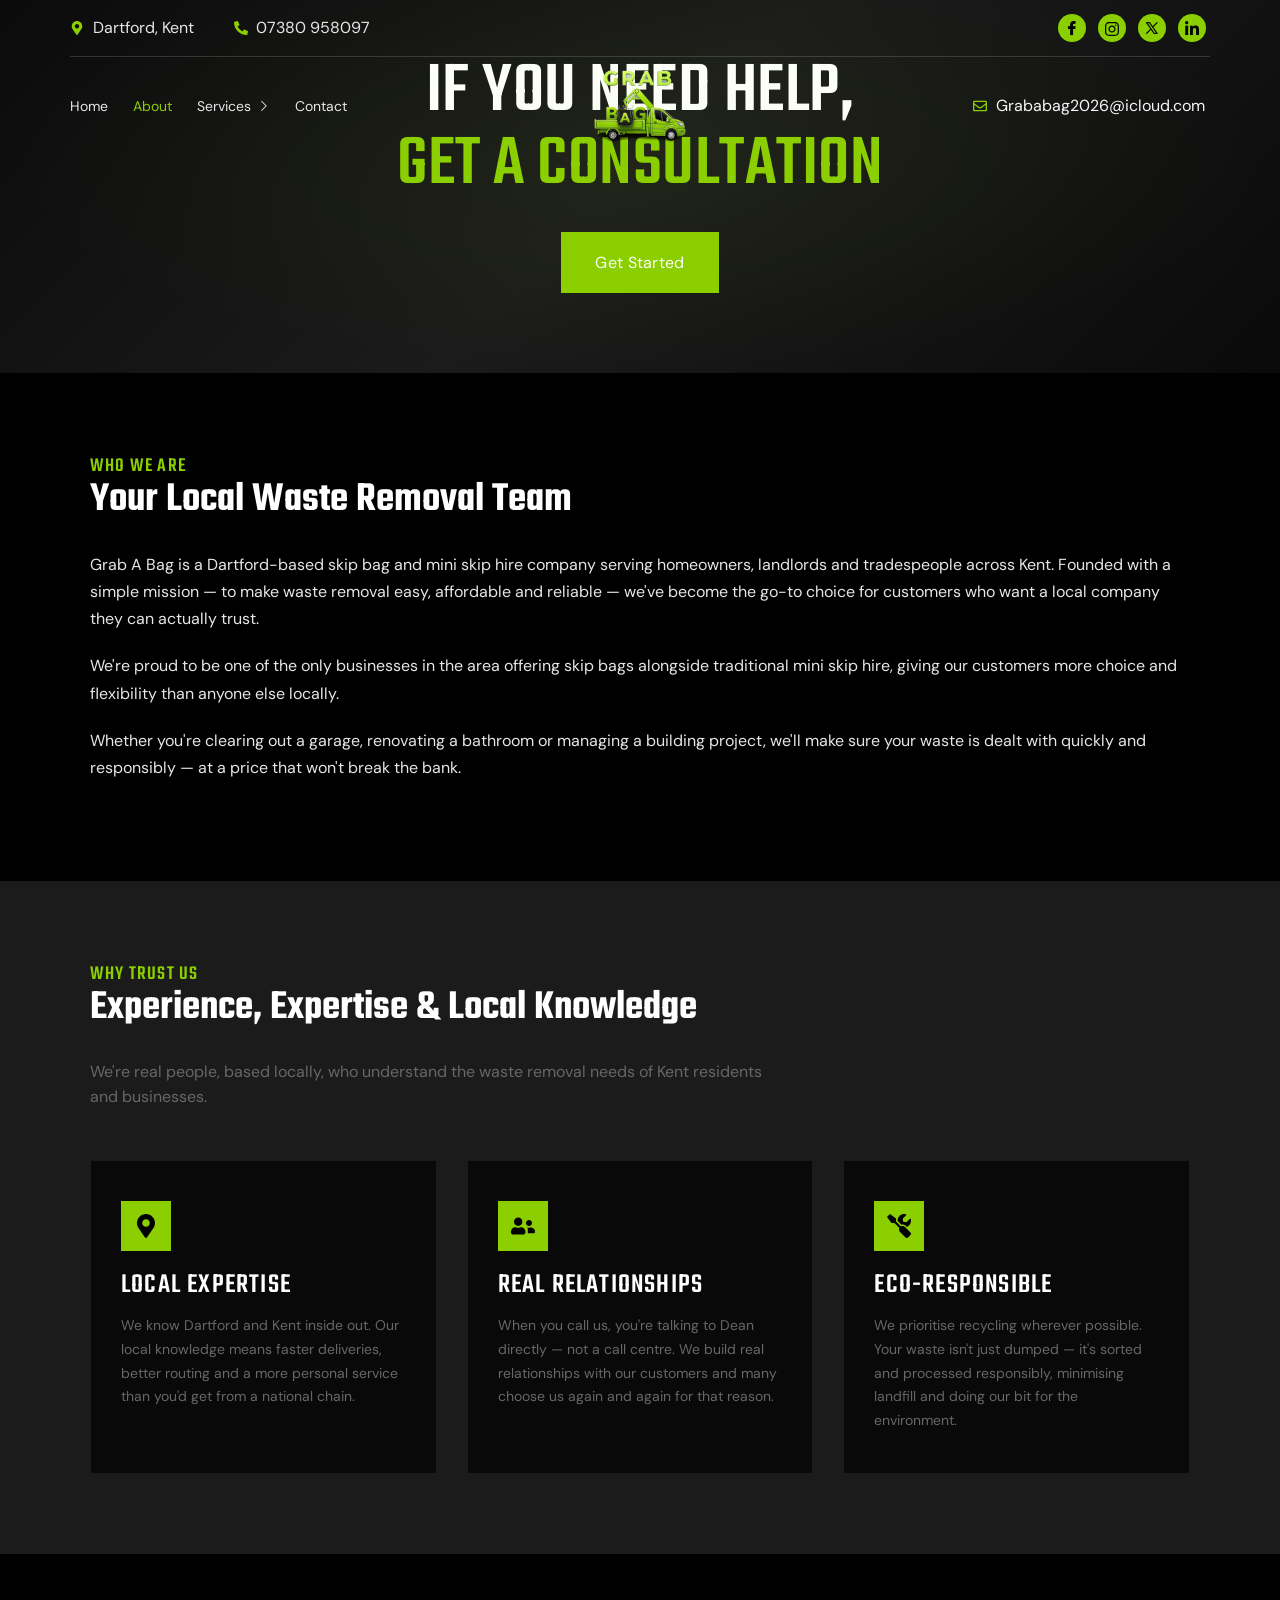
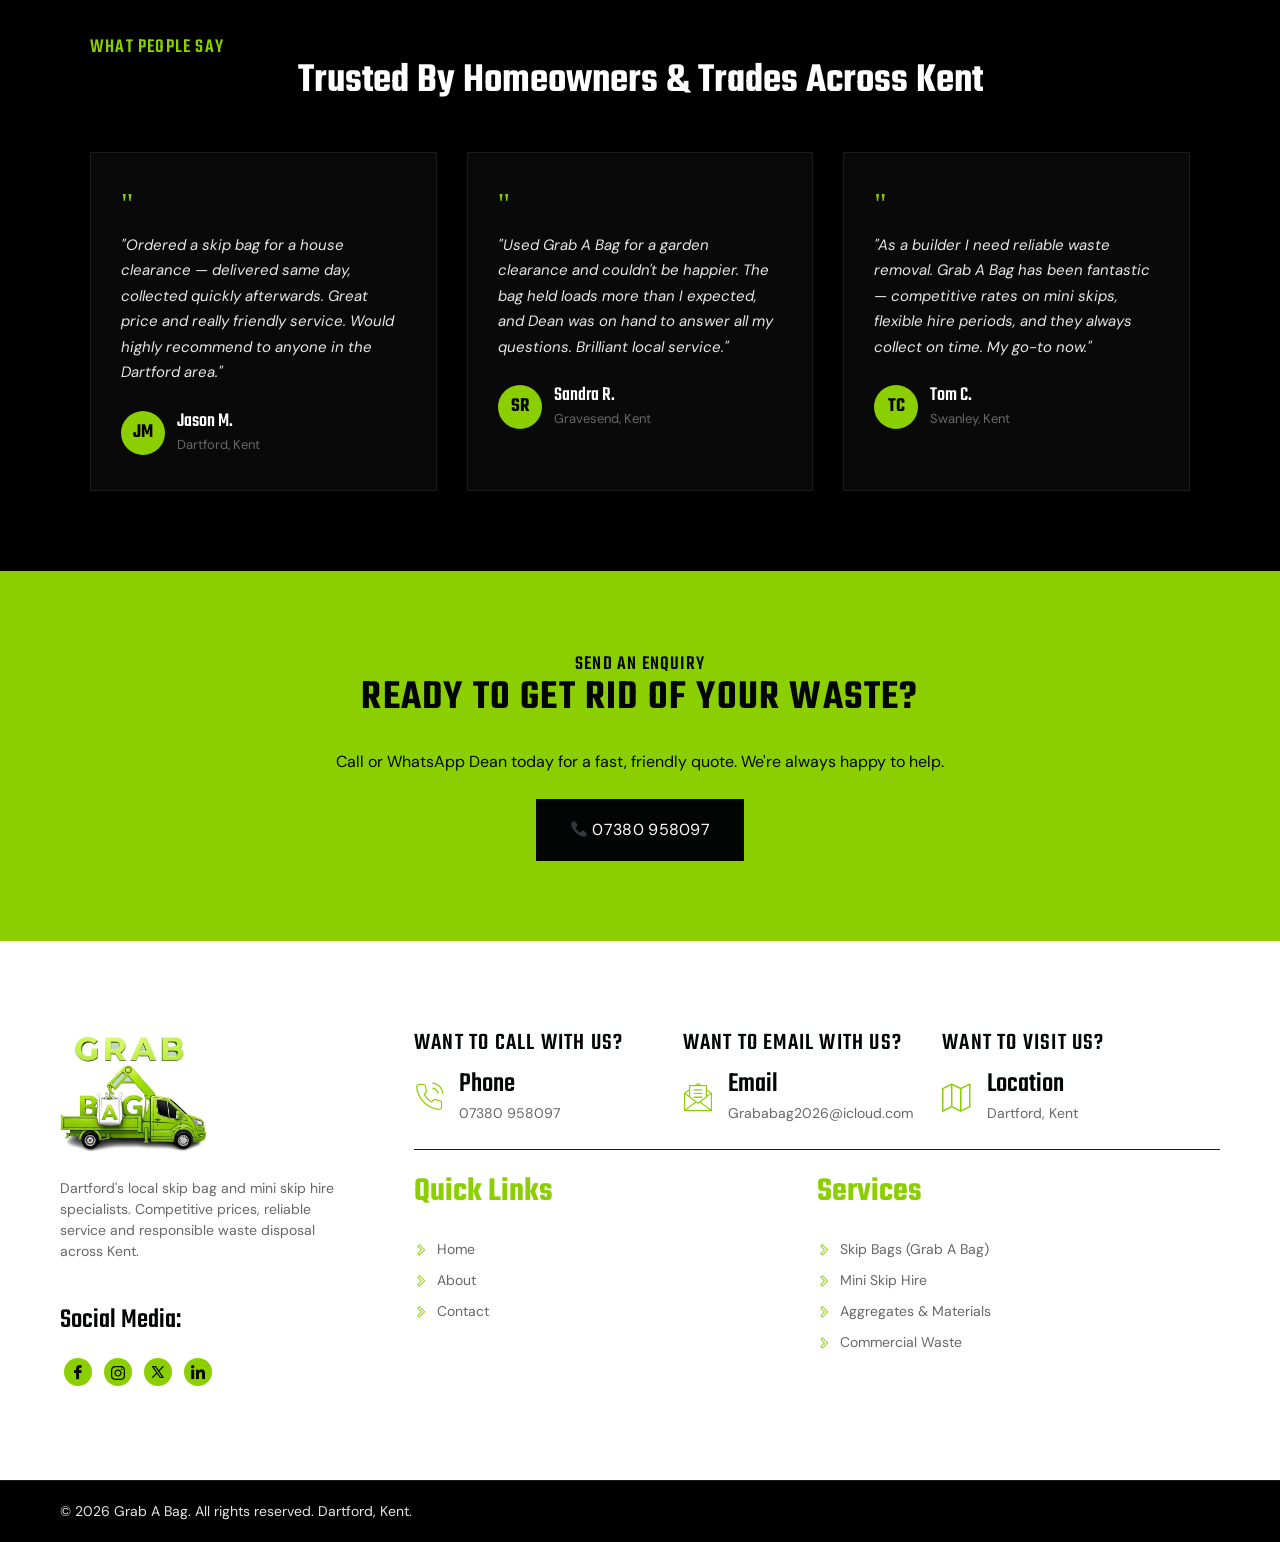
==== commit e6e8cd2f: "Add files via upload" ====
--- a/about.html
+++ b/about.html
@@ -408,12 +408,12 @@
 				<div class="elementor-widget-container">
 					<div class="ekit-wid-con">			 <ul class="ekit_social_media">
 														<li class="elementor-repeater-item-f4a09ba">
-					    <a class="facebook" href="#" aria-label="Facebook">
+					    <a class="facebook" href="https://www.facebook.com/Grab-A-Bag" target="_blank" aria-label="Facebook">
 							<i aria-hidden="true" class="icon icon-facebook"></i>
                         </a>
                     </li>
                     <li class="elementor-repeater-item-454d706">
-					    <a class="instagram" href="#" aria-label="Instagram">
+					    <a class="instagram" href="https://www.instagram.com/grababagse" target="_blank" aria-label="Instagram">
 							<svg aria-hidden="true" class="e-font-icon-svg e-fab-instagram" viewBox="0 0 448 512" xmlns="http://www.w3.org/2000/svg"><path d="M224.1 141c-63.6 0-114.9 51.3-114.9 114.9s51.3 114.9 114.9 114.9S339 319.5 339 255.9 287.7 141 224.1 141zm0 189.6c-41.1 0-74.7-33.5-74.7-74.7s33.5-74.7 74.7-74.7 74.7 33.5 74.7 74.7-33.6 74.7-74.7 74.7zm146.4-194.3c0 14.9-12 26.8-26.8 26.8-14.9 0-26.8-12-26.8-26.8s12-26.8 26.8-26.8 26.8 12 26.8 26.8zm76.1 27.2c-1.7-35.9-9.9-67.7-36.2-93.9-26.2-26.2-58-34.4-93.9-36.2-37-2.1-147.9-2.1-184.9 0-35.8 1.7-67.6 9.9-93.9 36.1s-34.4 58-36.2 93.9c-2.1 37-2.1 147.9 0 184.9 1.7 35.9 9.9 67.7 36.2 93.9s58 34.4 93.9 36.2c37 2.1 147.9 2.1 184.9 0 35.9-1.7 67.7-9.9 93.9-36.2 26.2-26.2 34.4-58 36.2-93.9 2.1-37 2.1-147.8 0-184.8zM398.8 388c-7.8 19.6-22.9 34.7-42.6 42.6-29.5 11.7-99.5 9-132.1 9s-102.7 2.6-132.1-9c-19.6-7.8-34.7-22.9-42.6-42.6-11.7-29.5-9-99.5-9-132.1s-2.6-102.7 9-132.1c7.8-19.6 22.9-34.7 42.6-42.6 29.5-11.7 99.5-9 132.1-9s102.7-2.6 132.1 9c19.6 7.8 34.7 22.9 42.6 42.6 11.7 29.5 9 99.5 9 132.1s2.7 102.7-9 132.1z"></path></svg>
                         </a>
                     </li>
@@ -617,12 +617,12 @@
 				<div class="elementor-widget-container">
 					<div class="ekit-wid-con">			 <ul class="ekit_social_media">
 														<li class="elementor-repeater-item-f4a09ba">
-					    <a class="facebook" href="#" aria-label="Facebook">
+					    <a class="facebook" href="https://www.facebook.com/Grab-A-Bag" target="_blank" aria-label="Facebook">
 							<i aria-hidden="true" class="icon icon-facebook"></i>
                         </a>
                     </li>
                     <li class="elementor-repeater-item-454d706">
-					    <a class="instagram" href="#" aria-label="Instagram">
+					    <a class="instagram" href="https://www.instagram.com/grababagse" target="_blank" aria-label="Instagram">
 							<svg aria-hidden="true" class="e-font-icon-svg e-fab-instagram" viewBox="0 0 448 512" xmlns="http://www.w3.org/2000/svg"><path d="M224.1 141c-63.6 0-114.9 51.3-114.9 114.9s51.3 114.9 114.9 114.9S339 319.5 339 255.9 287.7 141 224.1 141zm0 189.6c-41.1 0-74.7-33.5-74.7-74.7s33.5-74.7 74.7-74.7 74.7 33.5 74.7 74.7-33.6 74.7-74.7 74.7zm146.4-194.3c0 14.9-12 26.8-26.8 26.8-14.9 0-26.8-12-26.8-26.8s12-26.8 26.8-26.8 26.8 12 26.8 26.8zm76.1 27.2c-1.7-35.9-9.9-67.7-36.2-93.9-26.2-26.2-58-34.4-93.9-36.2-37-2.1-147.9-2.1-184.9 0-35.8 1.7-67.6 9.9-93.9 36.1s-34.4 58-36.2 93.9c-2.1 37-2.1 147.9 0 184.9 1.7 35.9 9.9 67.7 36.2 93.9s58 34.4 93.9 36.2c37 2.1 147.9 2.1 184.9 0 35.9-1.7 67.7-9.9 93.9-36.2 26.2-26.2 34.4-58 36.2-93.9 2.1-37 2.1-147.8 0-184.8zM398.8 388c-7.8 19.6-22.9 34.7-42.6 42.6-29.5 11.7-99.5 9-132.1 9s-102.7 2.6-132.1-9c-19.6-7.8-34.7-22.9-42.6-42.6-11.7-29.5-9-99.5-9-132.1s-2.6-102.7 9-132.1c7.8-19.6 22.9-34.7 42.6-42.6 29.5-11.7 99.5-9 132.1-9s102.7-2.6 132.1 9c19.6 7.8 34.7 22.9 42.6 42.6 11.7 29.5 9 99.5 9 132.1s2.7 102.7-9 132.1z"></path></svg>
                         </a>
                     </li>
--- a/assets/css/gum-style.css
+++ b/assets/css/gum-style.css
@@ -0,0 +1,943 @@
+
+/* navigation menu */
+ul.gum-menu{
+ padding: 0;
+ margin: 0;
+}
+
+.gum-menu .page_item,
+.gum-menu .menu-item {
+  position: relative;
+  -webkit-transition: all 0.2s ease;
+  -o-transition: all 0.2s ease;
+  transition: all 0.2s ease;
+}
+
+.gum-menu > .page_item > a,
+.gum-menu > .menu-item > a {
+  color: inherit;
+  font-weight: 600;
+}
+
+.gum-menu > li {
+  display: inline-block;
+}
+
+.gum-menu > li:last-child{ margin-right: 0; }
+
+.gum-menu li .arrow{
+ display: inline-block;
+ padding: 0px 5px 0px 10px;
+ z-index: 9999;
+ cursor: pointer;
+ line-height: 1;
+ vertical-align: middle;
+}
+
+.gum-menu li .arrow span{
+ border-top: 5px solid transparent;
+ border-bottom: 5px solid transparent;
+ border-left: 5px solid;	
+ display: inline-block;
+ line-height: 1;
+  -webkit-transition: all 0.2s ease;
+  -o-transition: all 0.2s ease;
+  transition: all 0.2s ease;
+}
+
+.gum-menu > li > a {
+  padding: 1em;
+  display: block;
+}
+
+.gum-menu .sub-menu-container {
+  position: absolute;
+  display: none;
+  opacity: 0;
+  visibility: hidden;
+  padding: 0;
+  min-width: 200px;
+  top: 100%;
+  z-index: 999;
+}
+
+.gum-menu .sub-menu-container .sub-menu-container {
+  left: 100%;
+  margin-left: -1px;
+  padding-left: 2px;
+  top: 0;
+}
+
+.gum-menu .sub-menu-container .page_item,
+.gum-menu .sub-menu-container .menu-item {
+  padding: 0 0.8em;
+}
+
+.gum-menu .sub-menu {
+  list-style: none;
+  padding: 0;
+  margin: 0;
+}
+
+.gum-menu .sub-menu > li{
+  background: #000000;
+}
+
+.gum-menu .sub-menu > li:last-child{
+	margin-bottom: 0;
+}
+
+.gum-menu .sub-menu .page_item > a,
+.gum-menu .sub-menu .menu-item > a {
+  padding: 0.4em 0.2em;
+  display: block;
+  position: relative;
+}
+
+.gum-menu .page_item.page_item_has_children:hover > .sub-menu-container,
+.gum-menu .menu-item.menu-item-has-children:hover > .sub-menu-container {
+  opacity: 1;
+  visibility: visible;
+  display: block;
+}
+
+.gum-menu .sub-menu-container .page_item.page_item_has_children .arrow,
+.gum-menu .sub-menu-container .menu-item.menu-item-has-children .arrow {
+  position: absolute;
+  top: 50%;
+  right: 0;
+  -webkit-transform: translateY(-50%);
+  -ms-transform: translateY(-50%);
+  -o-transform: translateY(-50%);
+  transform: translateY(-50%);
+}
+
+.elementor-widget-gum_site_nav button.toggle-gum-menu,
+.elementor-widget-gum_site_nav button.toggle-gum-menu:hover,
+.elementor-widget-gum_site_nav button.toggle-gum-menu:focus,
+.elementor-widget-gum_site_nav .toggle-gum-menu,
+.elementor-widget-gum_site_nav .toggle-gum-menu:hover,
+.elementor-widget-gum_site_nav .toggle-gum-menu:focus{
+	background: none;
+	border: none;
+	outline: none;
+	box-shadow: none;
+	padding: 0;
+}
+
+.elementor-widget-gum_site_nav .nav-wrapper{
+	position: relative;
+	width: 100%;
+}
+
+.toggle-gum-menu{
+	position: absolute;
+	padding: 0;
+	margin: 0;
+	top: 0;
+	right: 0;
+	z-index: 9999;
+	display: none!important;
+}
+
+.toggle-gum-menu .menu-bar span{
+	width: 22px;
+	height: 2px;
+	background: #000000;
+	color: inherit;
+	display: block;
+	margin-bottom: 5px;
+	border-radius: 1px;
+}
+
+.toggle-gum-menu .menu-bar span:nth-child(3){ margin-top: -7px;}
+.toggle-gum-menu .menu-bar span:last-child{ margin-bottom: 0; }
+.toggle-gum-menu .menu-bar span:first-child,
+.toggle-gum-menu .menu-bar span:last-child{ visibility: hidden; opacity: 0; }
+.toggle-gum-menu .menu-bar span:nth-child(2){ -webkit-transform: rotate(45deg);-ms-transform: rotate(45deg);transform: rotate(45deg);}
+.toggle-gum-menu .menu-bar span:nth-child(3){ -webkit-transform: rotate(-45deg);-ms-transform: rotate(-45deg);transform: rotate(-45deg);}
+
+.gum-menu.toggle-collapse + .toggle-gum-menu .menu-bar span:first-child,
+.gum-menu.toggle-collapse + .toggle-gum-menu .menu-bar span:last-child{ visibility: visible; opacity: 1; }
+.gum-menu.toggle-collapse + .toggle-gum-menu .menu-bar span:nth-child(2){ -webkit-transform: rotate(0deg);-ms-transform: rotate(0deg);transform: rotate(0deg);}
+.gum-menu.toggle-collapse + .toggle-gum-menu .menu-bar span:nth-child(3){ -webkit-transform: rotate(0deg);-ms-transform: rotate(0deg);transform: rotate(0deg);}
+
+[data-elementor-device-mode=tablet] .make-responsive-tablet .gum-menu li.menu-open > .sub-menu-container,
+[data-elementor-device-mode=mobile] .make-responsive-tablet .gum-menu li.menu-open > .sub-menu-container,
+[data-elementor-device-mode=mobile] .make-responsive-mobile .gum-menu li.menu-open > .sub-menu-container,
+.gum-menu .sub-menu-container:hover {
+  opacity: 1;
+  visibility: visible;
+  display: block;
+}
+
+
+[data-elementor-device-mode=tablet] .make-responsive-tablet .gum-menu,
+[data-elementor-device-mode=mobile] .make-responsive-tablet .gum-menu,
+[data-elementor-device-mode=mobile] .make-responsive-mobile .gum-menu{
+	position: absolute;
+	left: 0;
+	right: 0;
+	top: 0;
+	margin-top: 25px;
+	background: #fff;
+	z-index: 9998;
+}
+
+.gum-menu li.menu-open > a > .arrow span{
+	-webkit-transform: rotate(90deg);-ms-transform: rotate(90deg);transform: rotate(90deg);
+}
+
+[data-elementor-device-mode=tablet] .make-responsive-tablet .gum-menu .sub-menu-container .sub-menu-container,
+[data-elementor-device-mode=mobile] .make-responsive-tablet .gum-menu .sub-menu-container .sub-menu-container,
+[data-elementor-device-mode=mobile] .make-responsive-mobile .gum-menu .sub-menu-container .sub-menu-container { left: 0; }
+
+[data-elementor-device-mode=tablet] .make-responsive-tablet .arrow,
+[data-elementor-device-mode=mobile] .make-responsive-tablet .arrow,
+[data-elementor-device-mode=mobile] .make-responsive-mobile .arrow{ float: right; }
+
+[data-elementor-device-mode=tablet] .make-responsive-tablet .toggle-gum-menu,
+[data-elementor-device-mode=mobile] .make-responsive-tablet .toggle-gum-menu,
+[data-elementor-device-mode=mobile] .make-responsive-mobile .toggle-gum-menu,
+[data-elementor-device-mode=tablet] .make-responsive-tablet .gum-menu > li,
+[data-elementor-device-mode=mobile] .make-responsive-mobile .gum-menu > li,
+[data-elementor-device-mode=mobile] .make-responsive-tablet .gum-menu > li { display: block !important;margin-right: 0!important;margin-left: 0!important;}
+
+[data-elementor-device-mode=tablet] .make-responsive-tablet .toggle-collapse,
+[data-elementor-device-mode=mobile] .make-responsive-tablet .toggle-collapse,
+[data-elementor-device-mode=mobile] .make-responsive-mobile .toggle-collapse{
+	display: none;
+}
+
+[data-elementor-device-mode=tablet] .make-responsive-tablet .gum-menu .sub-menu-container,
+[data-elementor-device-mode=mobile] .make-responsive-mobile .gum-menu .sub-menu-container,
+[data-elementor-device-mode=mobile] .make-responsive-tablet .gum-menu .sub-menu-container { position: relative;}
+
+[data-elementor-device-mode=tablet] .make-responsive-tablet .gum-menu .sub-menu-container .page_item,
+[data-elementor-device-mode=mobile] .make-responsive-tablet .gum-menu .sub-menu-container .menu-item,
+[data-elementor-device-mode=mobile] .make-responsive-mobile .gum-menu .sub-menu-container .page_item,
+[data-elementor-device-mode=tablet] .make-responsive-tablet .gum-menu .sub-menu-container .menu-item,
+[data-elementor-device-mode=mobile] .make-responsive-tablet .gum-menu .sub-menu-container .page_item,
+[data-elementor-device-mode=mobile] .make-responsive-mobile .gum-menu .sub-menu-container .menu-item {
+  padding-right: 0;
+}
+
+
+[data-elementor-device-mode=tablet] .make-responsive-tablet .gum-menu .sub-menu-container .page_item.page_item_has_children .arrow,
+[data-elementor-device-mode=mobile] .make-responsive-tablet .gum-menu .sub-menu-container .menu-item.menu-item-has-children .arrow,
+[data-elementor-device-mode=mobile] .make-responsive-mobile .gum-menu .sub-menu-container .page_item.page_item_has_children .arrow,
+[data-elementor-device-mode=tablet] .make-responsive-tablet .gum-menu .sub-menu-container .menu-item.menu-item-has-children .arrow,
+[data-elementor-device-mode=mobile] .make-responsive-tablet .gum-menu .sub-menu-container .page_item.page_item_has_children .arrow,
+[data-elementor-device-mode=mobile] .make-responsive-mobile .gum-menu .sub-menu-container .menu-item.menu-item-has-children .arrow {
+  right: 1em;
+}
+
+/* Super Slideshow widget */
+.gum-superslide {z-index: 0;width: 100%;}
+.gum-superslide-helper{margin-left: auto;margin-right: auto; }
+.gum-superslide .overlay-bg {position: absolute;top: 0;right: 0;bottom: 0;left: 0;background-color: rgba(0, 0, 0, 0.3);z-index: -1;}
+.gum-superslide .wrap-caption {padding: 30px;margin-left: auto;margin-right: auto;-webkit-transition: all 1s ease;-o-transition: all 1s ease;transition: all 1s ease;-webkit-backface-visibility: hidden;-moz-backface-visibility: hidden;-ms-backface-visibility: hidden;-o-backface-visibility: hidden;backface-visibility: hidden;opacity: 1;-webkit-transform: translateY(0);-ms-transform: translateY(0);-o-transform: translateY(0);transform: translateY(0);width: 100%;}
+.gum-superslide .wrap-caption,.gum-superslide .wrap-caption p {color: #ffffff;}
+.gum-superslide .wrap-caption .excerpt {margin-bottom: 50px;font-size: 18px;}
+.gum-superslide .wrap-caption > .elementor-button {margin-top: 1em;}
+.gum-superslide .slides-container > li {display: none;}
+.gum-superslide .slides-container > li .container {position: absolute;left: 0;right: 0;-webkit-transform: translateY(-50%);-ms-transform: translateY(-50%);-o-transform: translateY(-50%);transform: translateY(-50%);top: 50%;display: block;margin-right: auto;margin-left: auto;}
+.slide-layout-boxed .gum-superslide .slides-container > li .container{max-width: 1140px;}
+.gum-superslide .slides-container > li .wrap-caption.animated-fade {opacity: 1;-webkit-transition-duration: 2s;-o-transition-duration: 2s;transition-duration: 2s;}
+.gum-superslide .slides-container > li .wrap-caption.animated-scale {-webkit-transform: translateY(0) scale(1);-ms-transform: translateY(0) scale(1);-o-transform: translateY(0) scale(1);transform: translateY(0) scale(1);}
+.gum-superslide .slides-container > li .wrap-caption.animated-fadeScale {-webkit-transform: translateY(0) scale(1);-ms-transform: translateY(0) scale(1);-o-transform: translateY(0) scale(1);transform: translateY(0) scale(1);}
+.gum-superslide .slides-container > li.slide-in .wrap-caption.animated-fade {opacity: 0;}
+.gum-superslide .slides-container > li.slide-in .wrap-caption.animated-fromTop {opacity: 1;-webkit-transform: translateY(-100px);-ms-transform: translateY(-100px);-o-transform: translateY(-100px);transform: translateY(-100px);}.gum-superslide .slides-container > li.slide-in .wrap-caption.animated-fromBottom {opacity: 1;-webkit-transform: translateY(100px);-ms-transform: translateY(100px);-o-transform: translateY(100px);transform: translateY(100px);}.gum-superslide .slides-container > li.slide-in .wrap-caption.animated-scale {-webkit-transform: translateY(0) scale(0);-ms-transform: translateY(0) scale(0);-o-transform: translateY(0) scale(0);transform: translateY(0) scale(0);}
+.gum-superslide .slides-container > li.slide-in .wrap-caption.animated-fadeScale {-webkit-transform: translateY(0) scale(0);-ms-transform: translateY(0) scale(0);-o-transform: translateY(0) scale(0);transform: translateY(0) scale(0);opacity: 0;}
+.gum-superslide .slides-container > li.slide-out .wrap-caption.animated-fade {opacity: 0;-webkit-transition-duration: 200ms;-o-transition-duration: 200ms;transition-duration: 200ms;}
+.gum-superslide .slides-container > li.slide-out .wrap-caption.animated-fromTop {-webkit-transform: translateY(0);-ms-transform: translateY(0);-o-transform: translateY(0);transform: translateY(0);}
+.gum-superslide .slides-container > li.slide-out .wrap-caption.animated-fromBottom {-webkit-transform: translateY(0);-ms-transform: translateY(0);-o-transform: translateY(0);transform: translateY(0);}
+.gum-superslide .slides-container > li.slide-out .wrap-caption.animated-scale {-webkit-transform: translateY(0) scale(0.5);-ms-transform: translateY(0) scale(0.5);-o-transform: translateY(0) scale(0.5);transform: translateY(0) scale(0.5);}
+.gum-superslide .slides-container > li.slide-out .wrap-caption.animated-fadeScale {-webkit-transform: translateY(0) scale(0.5);-ms-transform: translateY(0) scale(0.5);-o-transform: translateY(0) scale(0.5);transform: translateY(0) scale(0.5);opacity: 0;}
+.gum-superslide .caption-heading {font-size: 58px;font-weight: bold;line-height: normal;}
+.gum-superslide .caption-subheading {font-size: 24px;font-weight: bold;line-height: normal;}
+.gum-superslide .slides-navigation {margin: 0 auto;position: absolute;z-index: 3;top: 50%;width: 100%;}
+.gum-superslide .slides-navigation > .container {position: relative;max-width: 1140px;margin-right: auto;margin-left: auto;}
+.gum-superslide .slides-navigation a {color: #ffffff;font-size: 14px;background: transparent;display: inline-block;-webkit-border-radius: 0;-moz-border-radius: 0;-ms-border-radius: 0;border-radius: 0;width: 40px;height: 40px;border: none;text-align: center;position: absolute;-webkit-transform: translateY(-50%);-ms-transform: translateY(-50%);-o-transform: translateY(-50%);transform: translateY(-50%);}
+.gum-superslide .slides-navigation a *{position: absolute;top: 50%;left: 50%;-webkit-transform: translate(-50%, -50%);-ms-transform: translate(-50%, -50%);-o-transform: translate(-50%, -50%);transform: translate(-50%, -50%);  }
+.gum-superslide .slides-navigation a:hover,.gum-superslide .slides-navigation a:focus {color: #46c2ca;border-color: #46c2ca;text-decoration: none;}
+.gum-superslide .slides-navigation a.next {right: 0px;}
+.gum-superslide .slides-navigation a.prev {left: 0px;}
+.gum-superslide .slides-navigation .container a.next {right: -60px;}
+.gum-superslide .slides-navigation .container a.prev {left: -60px;}
+.gum-superslide .slides-navigation a span{display: inline-block;width: 1em;height: 1em;text-align: center;border: solid 2px;border-width: 0 2px 2px 0;-webkit-transform: translate(-50%, -50%) rotate(-45deg);-ms-transform: translate(-4px) rotate(-45deg);-o-transform: translate(-50%, -50%) rotate(-45deg);transform: translate(-50%, -50%) rotate(-45deg);}
+.gum-superslide .slides-navigation a.prev span{-webkit-transform: translate(-50%, -50%) rotate(135deg);-ms-transform: translate(-50%, -50%) rotate(135deg);-o-transform: translate(-50%, -50%) rotate(135deg);transform: translate(-50%, -50%) rotate(135deg);}
+.gum-superslide .slides-pagination{display: block;position: absolute;text-align: center;left: 0;right: 0;bottom: 25px;z-index: 2;-webkit-transform: translateY(50%);-ms-transform: translateY(50%);-o-transform: translateY(50%);transform: translateY(50%);}
+.gum-superslide .slides-pagination > a {text-align: center;vertical-align: middle;color: transparent;background: #fff;margin: 0 5px;overflow: hidden;display: inline-block;width: 10px;height: 10px;border-radius: 50%;}
+.gum-superslide .slides-pagination > a.current,.gum-superslide .slides-pagination > a:hover {background-color: #46c2ca;}
+
+@media (max-width: 1200px) {
+  .gum-superslide .slides-navigation a.next {right: 0;}
+  .gum-superslide .slides-navigation a.prev {left: 0;}
+}
+
+@media (min-width: 768px) {
+  .gum-superslide .wrap-caption.right {margin-left: auto;margin-right: 0;}
+  .gum-superslide .wrap-caption.left {margin-left: 0;margin-right: auto;}
+}
+
+@media (max-width: 480px) {
+  .gum-superslide .wrap-caption .caption-heading {font-size: 2em;}
+  .gum-superslide .wrap-caption .excerpt {font-size: 1em;}
+}
+
+/* progressbar widget */
+
+.e-con.e-con>.e-con-inner>.elementor-widget.elementor-widget-progress, .elementor.elementor .e-con>.elementor-widget.elementor-widget-progress { max-width: inherit; }
+
+/* pricing table widget */
+
+.elementor-widget-temegum_pricetable .elementor-widget-container{ overflow: hidden; }
+.temegum-price-table .price-block-inner{ text-align: center;}
+.temegum-price-table .price-features{list-style: none;margin: 0;padding: 0;}
+.temegum-price-table .price-features > li{margin: 0 15px;padding: 10px 0;border-bottom: solid 1px #f2f2f2;vertical-align: middle;display: -webkit-box;display: -ms-flexbox;display: flex;-webkit-box-pack: center;-ms-flex-pack: center;justify-content: center;}
+.temegum-price-table .price-features > li i{margin-right: 10px;vertical-align: middle;}
+.temegum-price-table .price-features > li span{vertical-align: middle;}
+.temegum-price-table .price-features > li:last-child{border: none;}
+.temegum-price-table .price-footer{ padding: 15px 0 15px 0;}
+.temegum-price-table .price-heading{ padding: 15px 10px 10px 10px;position: relative;}
+.temegum-price-table .price-name,.temegum-price-table .price-description,.temegum-price-table .price{color: #fff;}
+.temegum-price-table .price-name{margin: 0;font-size: 2.5em;line-height: 1.2;}
+.temegum-price-table .price-description{margin: 0;font-size: 1em;line-height: 1;}
+.temegum-price-table .price-value{font-size: 3em;margin: 10px 0 0;line-height: 1;font-weight: bold;position: relative;}
+.temegum-price-table .price-symbol{ont-size: 1em;position: relative;top: -1.2em;}
+.temegum-price-table .price-period.position-block{display: block;clear: both;}
+.temegum-price-table .price-footer .elementor-button.elementor-button-align-justify{display: -webkit-box;display: -ms-flexbox;display: flex;-webkit-box-pack: center;-ms-flex-pack: center;justify-content: center;}
+.temegum-price-table .price-badge {font-size: 12px;font-weight: bold;color: #fff;background: #1BA3B7;padding: 8px 15px;text-transform: uppercase;border-radius: 35px;line-height: 1;letter-spacing: 1.2px;position: absolute;z-index: 1;right: 15px;top: 15px;}
+.temegum-price-table .price-badge.center {left: 50%;right: auto;-webkit-transform: translateX(-50%);-o-transform: translateX(-50%);transform: translateX(-50%);}
+.temegum-price-table .price-badge.left {left: 15px;right: auto;}
+
+/* price period toggle widget */
+.price-period-switch {list-style: none;padding: 0;}
+.price-period-switch .period{cursor: pointer;display: inline-block;background: #f4f4f4;padding: 10px 0px;}
+.price-period-switch .period span{padding: 0 20px;}
+.price-period-switch .period.active{background: #007cba;color: #fff;}
+
+/* popover widget */
+.elementor-widget-gum_popover.elementor-absolute,.elementor-widget-gum_popover.elementor-fixed{ z-index: unset!important;}
+.popover-button-wrapper{ position: relative; display: inline-block;}
+.elementor-align-justify .popover-button-wrapper { display: block;}
+.popover-box{visibility: hidden;opacity: 0;text-align: left;border: solid 1px #ccc;padding: 1rem;width: 100%;height: calc( 100vh - 100px );box-shadow: 0 0 10px #f4f4f4;border-radius: 3px;background: #fff;position: fixed;z-index: 100;left: 0;right: 0;top: 50%;    overflow-y: auto;-webkit-overflow-scrolling: touch;-webkit-transform: scale(0.7) translateY(-50%);-ms-transform: scale(0.7) translateY(-50%);-o-transform: scale(0.7) translateY(-50%);transform: scale(0.7) translateY(-50%);-webkit-transition: opacity 0.2s 0s, visibility 0.2s 0s, -webkit-transform 0.3s;-moz-transition: opacity 0.2s 0s, visibility 0.2s 0s, -moz-transform 0.3s;-o-transition: opacity 0.2s 0s, visibility 0.2s 0s, -moz-transform 0.3s;transition: opacity 0.2s 0s, visibility 0.2s 0s, transform 0.3s;}
+.popover-button-wrapper.pop-it .popover-box{visibility: visible;opacity: 1;-webkit-transform: scale(1) translateY(-50%);-ms-transform: scale(1) translateY(-50%);-o-transform: scale(1) translateY(-50%);transform: scale(1) translateY(-50%);}
+.popover-button-wrapper.pop-it .popover-box .elementor-button-icon i,.popover-button-wrapper.pop-it .popover-box .elementor-button-icon svg{ -webkit-transition: all 0.3s linear;-moz-transition: all 0.3s elinear-ms-transition: all 0.3s linear;-o-transition: all 0.3s linear;transition: all 0.3s linear;}
+.popover-box .close-pop{ position: absolute;cursor: pointer;top: 0;right: 0;height: 40px;width: 40px;}
+.popover-box .close-pop:before,.popover-box .close-pop:after{	content: '';position: absolute;left: 50%;top: 50%;bottom: auto;right: auto;background: #333; width: 2px;	height: 20px;}
+.popover-box .close-pop:before{ -webkit-transform: translate(-50%, -50%) rotate(45deg); -ms-transform: translate(-50%, -50%) rotate(45deg);-o-transform: translate(-50%, -50%) rotate(45deg);transform: translate(-50%, -50%) rotate(45deg);}
+.popover-box .close-pop:after{ -webkit-transform:  translate(-50%, -50%) rotate(-45deg); -ms-transform:  translate(-50%, -50%) rotate(-45deg);-o-transform:  translate(-50%, -50%) rotate(-45deg);transform:  translate(-50%, -50%) rotate(-45deg);}
+.popover-box .pop-title{ display: block; }
+
+@media (max-width: 767px) { .popover-box{ max-width: 100%;}}
+@media (min-width: 768px) {
+	.popover-box{visibility: hidden;opacity: 0;	position: absolute; width: 220px; height: auto;right: auto;left: 50%;top: 100%;overflow: visible;-webkit-transform: translate(-50%, 20px);-ms-transform: translate(-50%, 20px);-o-transform: translate(-50%, 20px);transform: translate(-50%, 20px);	}
+	.popover-box::after,.popover-box::before{display: block;content: '';position: absolute;width: 0;height: 0;bottom: 100%;left: 50%;-webkit-transform: translateX(-50%);-ms-transform: translateX(-50%);-o-transform: translateX(-50%);transform: translateX(-50%);	}
+	.popover-box::after{ border: solid 8px transparent;border-bottom-color: #fff; }
+	.popover-box::before{border: solid 10px transparent;border-bottom-color: #ccc; }
+	.popover-box .close-pop{ display: none;}
+	.popover-box.pop-top{top: auto;bottom: 100%;-webkit-transform: translate(-50%, -20px);-ms-transform: translate(-50%, -20px);-o-transform: translate(-50%, -20px);transform: translate(-50%, -20px);}
+	.popover-box.pop-top::after,.popover-box.pop-top::before{ top: 100%;bottom: auto;}
+	.popover-box.pop-top::after{ border-bottom-color: transparent;border-top-color: #fff; }
+	.popover-box.pop-top::before{border-bottom-color: transparent;border-top-color: #ccc; }
+	.popover-button-wrapper .popover-box.pop-left{left: auto;right: 100%;top: 50%;-webkit-transform: translate(-20px, -50%);-ms-transform: translate(-20px, -50%);-o-transform: translate(-20px, -50%);transform: translate(-20px, -50%);	}
+	.popover-box.pop-left::after,.popover-box.pop-left::before,.popover-box.pop-right::after,.popover-box.pop-right::before{bottom: auto;top: 50%;-webkit-transform: translateY(-50%);-ms-transform: translateY(-50%);-o-transform: translateY(-50%);transform: translateY(-50%);}
+	.popover-box.pop-left::after,.popover-box.pop-left::before{left: 100%;}
+	.popover-box.pop-left::after{border-bottom-color: transparent;border-left-color: #fff; }
+	.popover-box.pop-left::before{border-bottom-color: transparent;border-left-color: #ccc; }
+	.popover-button-wrapper .popover-box.pop-right{left: 100%;right: auto;top: 50%;-webkit-transform: translate( 20px, -50%);-ms-transform: translate( 20px, -50%);-o-transform: translate( 20px, -50%);transform: translate( 20px, -50%);	}
+	.popover-box.pop-right::after,.popover-box.pop-right::before{right: 100%;left: auto;}
+	.popover-box.pop-right::after{border-bottom-color: transparent;border-right-color: #fff; }
+	.popover-box.pop-right::before{border-bottom-color: transparent;border-right-color: #ccc; }
+	.popover-button-wrapper.pop-it .popover-box{ -webkit-transform: translate(-50%, 10px); -ms-transform: translate(-50%, 10px); -o-transform: translate(-50%, 10px);transform: translate(-50%, 10px);	}
+	.popover-button-wrapper.pop-it .popover-box.pop-top{ -webkit-transform: translate(-50%, -10px); -ms-transform: translate(-50%, -10px); -o-transform: translate(-50%, -10px);transform: translate(-50%, -10px);	}
+	.popover-button-wrapper.pop-it .popover-box.pop-left{ -webkit-transform: translate( -10px, -50%); -ms-transform: translate( -10px, -50%); -o-transform: translate( -10px, -50%);transform: translate( -10px, -50%);}
+	.popover-button-wrapper.pop-it .popover-box.pop-right{ -webkit-transform: translate( 10px, -50%); -ms-transform: translate( 10px, -50%); -o-transform: translate( 10px, -50%);transform: translate( 10px, -50%);}
+}
+
+/* accordion widget */
+.elementor-widget-accordion .elementor-accordion-title{ display: -webkit-box;display: -ms-flexbox;display: flex; align-items: center; }
+.elementor-widget-accordion .elementor-accordion-title i,.elementor-widget-accordion .elementor-accordion-title svg{ margin-right: 1em; order: -1;}
+
+/* counter widget */
+.elementor-widget-counter.counter-align_left .elementor-counter-number-prefix,
+.elementor-widget-counter.counter-align_right .elementor-counter-number-suffix,
+[data-elementor-device-mode=mobile] .elementor-widget-counter.counter-mobile-align_left .elementor-counter-number-prefix,
+[data-elementor-device-mode=tablet] .elementor-widget-counter.counter-tablet-align_left .elementor-counter-number-prefix,
+[data-elementor-device-mode=mobile] .elementor-widget-counter.counter-mobile-align_right .elementor-counter-number-suffix,
+[data-elementor-device-mode=tablet] .elementor-widget-counter.counter-tablet-align_right .elementor-counter-number-suffix{ flex-grow:0;}
+[data-elementor-device-mode=mobile] .elementor-widget-counter.counter-mobile-align_center .elementor-counter-number-suffix,
+[data-elementor-device-mode=tablet] .elementor-widget-counter.counter-tablet-align_center .elementor-counter-number-suffix,
+[data-elementor-device-mode=mobile] .elementor-widget-counter.counter-mobile-align_left .elementor-counter-number-suffix,
+[data-elementor-device-mode=tablet] .elementor-widget-counter.counter-tablet-align_left .elementor-counter-number-suffix,
+[data-elementor-device-mode=mobile] .elementor-widget-counter.counter-mobile-align_center .elementor-counter-number-prefix,
+[data-elementor-device-mode=tablet] .elementor-widget-counter.counter-tablet-align_center .elementor-counter-number-prefix,
+[data-elementor-device-mode=mobile] .elementor-widget-counter.counter-mobile-align_right .elementor-counter-number-prefix,
+[data-elementor-device-mode=tablet] .elementor-widget-counter.counter-tablet-align_right .elementor-counter-number-prefix{ flex-grow:1;}
+
+
+/* headig widget */
+.elementor-widget-gum_heading .section-main-title{ position: relative;z-index: 1; margin: 0; padding: 0;}
+.elementor-widget-gum_heading .section-main-title a{ text-decoration: none; font-family: inherit; font-size: inherit; font-weight: inherit; line-height: inherit; word-spacing: inherit;}
+.elementor-widget-gum_heading .section-main-title.size-xlarge{ font-size: 4em; }
+.elementor-widget-gum_heading .section-main-title.size-large{ font-size: 2.5em; }
+.elementor-widget-gum_heading .section-main-title.size-medium{ font-size: 1.5em; }
+.elementor-widget-gum_heading .section-main-title.size-small{ font-size: 1em; }
+.elementor-widget-gum_heading .section-main-title.size-exsmall{ font-size: 0.8em; }
+
+.elementor-widget-gum_heading.layout-underline .gum-widget-title:before,
+.elementor-widget-gum_heading.layout-underline .gum-widget-title:after{ content: '';position: absolute;top: 0;left: 0;width: 50px;z-index: 0;height: 2px;background: #dedede; }
+.elementor-widget-gum_heading.layout-underline .gum-widget-title.decor-after:before,
+.elementor-widget-gum_heading.layout-underline .gum-widget-title:not(.decor-after):after{ background: none !important; border: none!important; box-shadow: none !important;}
+.elementor-widget-gum_heading.layout-underline .gum-widget-title.decor-after:after{ bottom: 0; top: unset; }
+.elementor-widget-gum_heading.layout-underline .gum-widget-title.decorpos-right:before,.elementor-widget-gum_heading.layout-underline .gum-widget-title.decorpos-right:after{ left: unset; right: 0; }
+.elementor-widget-gum_heading.layout-underline .gum-widget-title.decorpos-center:before,.elementor-widget-gum_heading.layout-underline .gum-widget-title.decorpos-center:after{ left: 50%;-webkit-transform: translateX( -50%); -ms-transform: translateX( -50%); -o-transform: translateX(-50%);transform: translateX(-50%);}
+
+/* recent post widget */
+
+[data-elementor-device-mode=mobile] .elementor-widget-gum_posts_list.post-thumbnail-position-mobile-left .post-item .item-wrap,
+[data-elementor-device-mode=mobile] .elementor-widget-gum_posts_list.post-thumbnail-position-mobile-right .post-item .item-wrap,
+[data-elementor-device-mode=tablet] .elementor-widget-gum_posts_list.post-thumbnail-position-tablet-left .post-item .item-wrap,
+[data-elementor-device-mode=tablet] .elementor-widget-gum_posts_list.post-thumbnail-position-tablet-right .post-item .item-wrap,
+.elementor-widget-gum_posts_list.post-thumbnail-position-left .post-item .item-wrap,
+.elementor-widget-gum_posts_list.post-thumbnail-position-right .post-item .item-wrap{ 
+  display: -webkit-box; 
+  display: -ms-flexbox; 
+  display: flex; 
+  flex-flow: row;
+}
+.elementor-widget-gum_posts_list .post-item .post-thumbnail{display: block; margin-left: auto;margin-right: auto;}
+.elementor-widget-gum_posts_list .post-item .post-thumbnail img{ width: 100%;}
+
+[data-elementor-device-mode=mobile] .elementor-widget-gum_posts_list.post-thumbnail-position-mobile-left .post-item .post-thumbnail,
+[data-elementor-device-mode=mobile] .elementor-widget-gum_posts_list.post-thumbnail-position-mobile-right .post-item .post-thumbnail,
+[data-elementor-device-mode=tablet] .elementor-widget-gum_posts_list.post-thumbnail-position-tablet-left .post-item .post-thumbnail,
+[data-elementor-device-mode=tablet] .elementor-widget-gum_posts_list.post-thumbnail-position-tablet-right .post-item .post-thumbnail,
+.elementor-widget-gum_posts_list.post-thumbnail-position-left .post-item .post-thumbnail,
+.elementor-widget-gum_posts_list.post-thumbnail-position-right .post-item .post-thumbnail{width: 150px;}
+
+
+[data-elementor-device-mode=mobile] .elementor-widget-gum_posts_list.post-thumbnail-position-mobile-right .post-item .item-wrap,
+[data-elementor-device-mode=tablet] .elementor-widget-gum_posts_list.post-thumbnail-position-tablet-right .post-item .item-wrap,
+.elementor-widget-gum_posts_list.post-thumbnail-position-right .post-item .item-wrap{
+  flex-flow: row-reverse!important;
+}
+
+[data-elementor-device-mode=mobile] .elementor-widget-gum_posts_list.post-thumbnail-position-mobile-right .post-item .post-thumbnail,
+[data-elementor-device-mode=tablet] .elementor-widget-gum_posts_list.post-thumbnail-position-tablet-right .post-item .post-thumbnail,
+.elementor-widget-gum_posts_list.post-thumbnail-position-right .post-item .post-thumbnail{ padding-left: 1em; }
+
+[data-elementor-device-mode=mobile] .elementor-widget-gum_posts_list.post-thumbnail-position-mobile-left .post-item .post-thumbnail,
+[data-elementor-device-mode=tablet] .elementor-widget-gum_posts_list.post-thumbnail-position-tablet-left .post-item .post-thumbnail,
+.elementor-widget-gum_posts_list.post-thumbnail-position-left .post-item .post-thumbnail{padding-right: 1em;}
+
+[data-elementor-device-mode=mobile] .elementor-widget-gum_posts_list.post-thumbnail-position-mobile-top .post-item .item-wrap,
+[data-elementor-device-mode=tablet] .elementor-widget-gum_posts_list.post-thumbnail-position-tablet-top .post-item .item-wrap{
+  display: block;
+}
+
+[data-elementor-device-mode=mobile] .elementor-widget-gum_posts_list.post-thumbnail-position-mobile-top .post-item .post-item-content,
+[data-elementor-device-mode=tablet] .elementor-widget-gum_posts_list.post-thumbnail-position-tablet-top .post-item .post-item-content,
+[data-elementor-device-mode=mobile] .elementor-widget-gum_posts_list.post-thumbnail-position-mobile-top .post-item .post-thumbnail,
+[data-elementor-device-mode=tablet] .elementor-widget-gum_posts_list.post-thumbnail-position-tablet-top .post-item .post-thumbnail,
+.elementor-widget-gum_posts_list .post-item .post-item-content{ width: 100%;}
+
+.elementor-widget-gum_posts_list .posts-list{ margin: 0; padding: 0; list-style: none;}
+.elementor-widget-gum_posts_list .post-item .post-title,
+.elementor-widget-gum_posts_list .post-item .post-metas,
+.elementor-widget-gum_posts_list .post-item .post-author,
+.elementor-widget-gum_posts_list .post-item .post-date{display: block;}
+.elementor-widget-gum_posts_list .post-item .post-metas .post-date,
+.elementor-widget-gum_posts_list .post-item .post-metas .post-author,
+.elementor-widget-gum_posts_list .post-item .post-metas .post-category{display: inline-block;}
+.elementor-widget-gum_posts_list .post-item .post-metas .post-date + .post-category,
+.elementor-widget-gum_posts_list .post-item .post-metas .post-category + .post-date{ margin-left: 0.5em;}
+
+.elementor-widget-gum_posts_list .post-item .post-title ~ .post-date{margin-top: 1em;}
+.elementor-widget-gum_posts_list.post-divider-yes .post-divider {display: block!important;}
+.elementor-widget-gum_posts_list .post-divider{ display: none; width: 100%; padding:0.5em 0; position: relative;overflow: hidden; }
+.elementor-widget-gum_posts_list .post-divider hr{ display: block; height: 1px; width: 50%; border: none;outline: none;}
+.elementor-widget-gum_posts_list.post-divider-yes .post-divider hr,
+[data-elementor-device-mode=tablet] .elementor-widget-gum_posts_list.post-divider-yes.divider-tablet-position-left .post-divider hr,
+[data-elementor-device-mode=mobile] .elementor-widget-gum_posts_list.post-divider-yes.divider-mobile-position-left .post-divider hr{ margin-right: auto;margin-left: 0; }
+.elementor-widget-gum_posts_list.post-divider-yes.divider-position-right .post-divider hr,
+[data-elementor-device-mode=tablet] .elementor-widget-gum_posts_list.post-divider-yes.divider-tablet-position-right .post-divider hr,
+[data-elementor-device-mode=mobile] .elementor-widget-gum_posts_list.post-divider-yes.divider-mobile-position-right .post-divider hr{ margin-right: 0;margin-left: auto; }
+.elementor-widget-gum_posts_list.post-divider-yes.divider-position-center .post-divider hr,
+[data-elementor-device-mode=tablet] .elementor-widget-gum_posts_list.post-divider-yes.divider-tablet-position-center .post-divider hr,
+[data-elementor-device-mode=mobile] .elementor-widget-gum_posts_list.post-divider-yes.divider-mobile-position-center .post-divider hr{ margin-left: auto; margin-right: auto; }
+
+/* icon list */
+.elementor-widget.elementor-align-justify .elementor-icon-list-item{ justify-content: space-between; }
+[data-elementor-device-mode=tablet] .elementor-icon-list-text--tablet-hidden-yes .elementor-icon-list-text,
+[data-elementor-device-mode=mobile] .elementor-icon-list-text--mobile-hidden-yes .elementor-icon-list-text{ display: none;}
+
+/*  post meta widget */
+.elementor-widget-gum_post_meta .posts-meta,
+article .posts-meta{ list-style: none; padding: 0; margin: 0; display: -webkit-box; display: -ms-flexbox; display: flex; align-items: center; flex-wrap: wrap; }
+.elementor-widget-gum_post_meta .posts-meta li,.elementor-widget-gum_post_meta .posts-meta li a,article .posts-meta li{ display: inline-flex; align-items: center;}
+.elementor-widget-gum_post_meta .posts-meta li.meta-divider,article .posts-meta li.meta-divider{ padding: 0 0.5em; vertical-align: middle;line-height: 1;}
+.elementor-widget-gum_post_meta .posts-meta li.meta-divider span,article .posts-meta li.meta-divider span{ line-height: 1;}
+
+.elementor-widget-gum_posts_grid .posts-meta .author_meta .author-avatar{ text-align:center; }
+.elementor-widget-gum_posts_grid .posts-meta .author_meta .author-avatar img{ margin-left:auto; margin-right: auto; }
+.elementor-widget-gum_posts_grid:where(.author_meta_avatar_position-left,.author_meta_avatar_position-right) .posts-meta .author_meta{ line-height:1; }
+.elementor-widget-gum_posts_grid:where(:not(.author_meta_avatar_position-left,.author_meta_avatar_position-right)) .posts-meta .author_meta{ display: inline-block;  }
+.elementor-widget-gum_posts_grid:where(:not(.author_meta_avatar_position-left,.author_meta_avatar_position-right)) .author-avatar{ width: 100%;  }
+.elementor-widget-gum_posts_grid.author_meta_avatar_position-right .posts-meta .author_meta .author-avatar{ order:99;   }
+
+/* post term widget */
+
+.elementor-widget-gum_post_term .posts-term,
+.elementor-widget-gum_blog_term .blog-term.mode-tags{ margin: 0; padding: 0;}
+.elementor-widget-gum_post_term .posts-term a,
+.elementor-widget-gum_blog_term .blog-term a,
+.elementor-widget-gum_blog_term .blog-term .meta-text
+.elementor-widget-gum_post_term .posts-term .meta-text{ color: inherit;}
+
+.elementor-widget-gum_post_term .posts-term .list-term{ display: inline-block; padding: 0.5em;}
+.elementor-widget-gum_post_term .posts-term .term-divider{ display: none;}
+.elementor-widget-gum_blog_term .blog-term.mode-tags .list-term,
+.elementor-widget-gum_post_term.term_list_layout-horizontal .posts-term .term-divider{ display: inline-block;}
+.elementor-widget-gum_post_term.term_list_layout-vertical .posts-term .list-term{ display: block; }
+.elementor-widget-gum_post_term.term_list_layout-vertical .posts-term .list-term:last-child{ margin-bottom: 0!important;}
+
+/* blog term widget */
+.elementor-widget-gum_blog_term .blog-term.mode-category{ padding-inline-start: 0;}
+.elementor-widget-gum_blog_term .blog-term.mode-tags .list-term{ display: inline-block; margin-right: 0.5em;}
+.elementor-widget-gum_blog_term .blog-term.mode-tags .list-term:last-child{ margin-right: 0 !important;}
+
+/* post adjacent widget */
+.adjacent-post { display: block; }
+
+/* post related widget */
+
+.related-posts .related-post-container {
+    width: 100%;
+    float: left;
+}
+
+.related-posts .related-post-container .blog-image {
+    height: 135px;
+    min-height: 135px;
+    background-position: center;
+    background-size: cover;
+    margin: 0;
+}
+
+.related-posts .related-post-container .post-metainfo {
+    margin: 10px 0 0;
+    padding: 3px 0;
+    font-size: 1em;
+}
+
+.related-posts .related-post-container .related-post-title { display: block; margin-top: 10px;}
+.related-posts .related-post-container .related-post-content{ overflow: hidden;}
+.related-posts .related-post-container .date-meta{ padding-right: 0.5em; }
+
+
+@media (min-width: 480px) {
+	.related-posts .related-post-container { width: 33.333%; }
+}
+
+/* share post widget */
+
+.elementor-widget-gum_post_share .share-link{ display: inline-flex; -webkit-display: inline-flex; align-items: center; }
+.elementor-widget-gum_post_share .share-link.label-left .share-link-icon{ order: 2; }
+.elementor-widget-gum_post_share .share-link.label-right .share-text{ order: 1; }
+
+/* grid post */
+.elementor-button-content-wrapper{ align-items: center; }
+
+.elementor-button-content-wrapper * { 
+  -webkit-transition: all var(--e-button-transition-duration, 100ms);
+  transition: all var(--e-button-transition-duration, 100ms);
+}
+
+.not-empty{ height: 0.1px; width: 0px; z-index: -999;}
+.grid-posts,.grid-imboxs{ margin: 0; position: relative; display: -webkit-box; display: -ms-flexbox; display: flex; flex-flow: row wrap; }
+.grid-imboxs .grid-box,.grid-posts .grid-post{ width: 100%; }
+.grid-posts .grid-post:not(.grid-col-1){ padding-left: 15px; padding-right: 15px; }
+
+@media (min-width: 768px) {
+  .grid-imboxs .grid-box.grid-col-4,.grid-posts .grid-post.grid-col-4{ width:  25%;}
+  .grid-imboxs .grid-box.grid-col-3,.grid-posts .grid-post.grid-col-3{ width:  33.33%;}
+  .grid-imboxs .grid-box.grid-col-2,.grid-posts .grid-post.grid-col-2{ width:  50%;}
+
+  [data-elementor-device-mode=tablet] .post-grid-col-tablet-3 .grid-posts .grid-post{ width:  33.33%; }
+  [data-elementor-device-mode=tablet] .post-grid-col-tablet-2 .grid-posts .grid-post{ width:  50%; }
+  [data-elementor-device-mode=tablet] .post-grid-col-tablet-1 .grid-posts .grid-post{ width:  100%; }
+}
+.grid-posts article{ height: 100%; position: relative;}
+.grid-posts article .post-top { position: relative; } /* .grid-posts article  overflow disable since 1.2.18 */
+.grid-posts article .blog-image{ background-size: cover; background-position: center;background-repeat: no-repeat;}
+.grid-posts article .blog-image img{ visibility: hidden; opacity: 0;}
+.grid-posts article .post-content {padding: 30px; position: relative;}
+.grid-posts article .post-content .post-title,.grid-posts article .post-top .post-title{ line-height: unset; font-size: unset; font-family: unset; font-weight: normal;letter-spacing: unset;word-spacing: unset;}
+
+.related-posts .elementor-button-wrap.button-align-full .elementor-button,
+.grid-posts article .elementor-button-wrap.button-align-full .elementor-button,
+.grid-posts article .elementor-button-wrap.button-align-justify .elementor-button{ display: block;}
+.related-posts .elementor-button-wrap.button-align-full .elementor-button .elementor-button-text,
+.grid-posts article .elementor-button-wrap.button-align-full .elementor-button .elementor-button-text,
+.grid-posts article .elementor-button-wrap.button-align-justify .elementor-button .elementor-button-text{ -webkit-box-flex: 0; -ms-flex-positive: 0; flex-grow: 0;}
+.related-posts .elementor-button-wrap.button-align-right,
+.grid-posts article .elementor-button-wrap.button-align-right{ text-align: right;}
+.related-posts .elementor-button-wrap.button-align-left,
+.grid-posts article .elementor-button-wrap.button-align-left{ text-align: left;}
+.related-posts .elementor-button-wrap.button-align-center,
+.grid-posts article .elementor-button-wrap.button-align-center{ text-align: center;}
+
+.grid-posts .grid-post article .blog-image img{ width: 100%;}
+.grid-posts .grid-post.image-position-left article,
+.grid-posts .grid-post.image-position-right article{ display: -webkit-box; display: -ms-flexbox; display: flex; flex-flow: row;   }
+.grid-posts .grid-post.image-position-right article{ flex-flow: row-reverse; }
+
+.grid-posts .grid-post.image-position-left article .post-top,
+.grid-posts .grid-post.image-position-right article .post-top{ align-self: stretch; }
+
+.grid-posts .grid-post.image-position-left article .post-top,
+.grid-posts .grid-post.image-position-right article .post-top + .post-content,
+.grid-posts .grid-post.image-position-left article .post-top + .post-content,
+.grid-posts .grid-post.image-position-right article .post-top{ width: 50%; }
+
+
+.grid-posts .grid-post.image-position-left article .blog-image,
+.grid-posts .grid-post.image-position-left article .blog-image img,
+.grid-posts .grid-post.image-position-right article .blog-image,
+.grid-posts .grid-post.image-position-right article .blog-image img{ height: 100%; }
+
+[data-elementor-device-mode=mobile] .grid-posts .grid-post.mobile-force-ontop article{ display: block!important;}
+[data-elementor-device-mode=mobile] .grid-posts .grid-post.mobile-force-ontop article .post-top,
+[data-elementor-device-mode=mobile] .grid-posts .grid-post.mobile-force-ontop article .post-content{ width: 100% !important;}
+
+
+.grid-posts-pagination{ clear: both; position: relative;}
+.grid-posts-pagination ul{ list-style: none; padding: 0;}
+.grid-posts-pagination ul li { display: inline-block;}
+.grid-posts-pagination li:not(:last-child){ margin-right: 10px;}
+
+.grid-posts-pagination li .page-numbers {
+  position: relative;
+  display: block;
+  text-align: center;
+  line-height: 1.47;
+  color: inherit;
+}
+
+
+.blog-featureimage{ width: 100%; background-repeat: no-repeat;padding: 0; margin: 0; display: inline-block;background-position: center;background-size: cover;}
+.blog-featureimage img{ vertical-align: bottom; opacity: 0; visibility: hidden;width: 100%;}
+.blog-featureimage a{ display: block;}
+
+.imb-box{ position: relative;}
+.imb-box .imb-box-heading{ margin: 0;}
+.imb-box:not(.button-stylebottom) .elementor-button-wrap{ top: 50%; left: 0; right: 0; -webkit-transform: translateY( -50%); -ms-transform: translateY( -50%); -o-transform: translateY( -50%);transform: translateY( -50%); display: block; position: absolute; text-align: center; z-index: 2;}
+.imb-box .elementor-button-wrap .elementor-button-text{ -webkit-box-flex: 0; -ms-flex-positive: 0; flex-grow: 0;}
+.imb-box .blog-featureimage .elementor-button{display: inline-block;}
+.imb-box .imb-box-heading a,.imb-box .imb-box-heading a:hover{ color: inherit; text-decoration: none;outline: none;}
+.blog-featureimage { position: relative; }
+.imb-box .imb-box-content{ 
+  position: relative; 
+  display: -webkit-box; 
+  display: -ms-flexbox; 
+  display: flex; 
+  flex-flow: column;
+}
+
+.imb-box .imb-box-content,.imb-box .imb-box-content > *{ 
+  -webkit-transition-duration: var(--e-box-transition-duration);
+  -o-transition-duration: var(--e-box-transition-duration);
+  transition-duration: var(--e-box-transition-duration);
+}
+
+.imb-box .blog-featureimage .imb-box-content + img{ display: none; }
+
+.grid-posts-pagination li .page-numbers.current,
+.grid-posts-pagination li .page-numbers:hover,
+.grid-posts-pagination li .page-numbers:focus,
+.grid-posts-pagination li .page-numbers.current a,
+.grid-posts-pagination li .page-numbers:hover a,
+.grid-posts-pagination li .page-numbers:focus a {
+  color: #000;
+}
+
+.grid-posts-pagination li .nav-button { display: block; text-align: center; font-weight: bold;}
+.pagination-right .grid-posts-pagination ul{ text-align: right;}
+.pagination-left .grid-posts-pagination ul{ text-align: left;}
+.pagination-center .grid-posts-pagination ul,
+.pagination-justify .grid-posts-pagination.paging ul{ text-align: center;}
+
+.pagination-justify .grid-posts-pagination.arrow .nav-button{
+  position: absolute;
+  right: 0;
+  top: 0;
+}
+
+.pagination-justify .grid-posts-pagination.arrow .nav-button.newest-post{
+  right: unset;
+  left: 0;
+}
+
+/* grid post slider */
+
+.owl-custom-pagination{ position: relative; text-align: center; }
+.owl-custom-pagination .btn-owl{
+  cursor: pointer;
+  padding: 1em;
+  display: inline-block;
+}
+.owl-carousel .owl-dots .owl-dot span{ opacity: 1; }
+.navigation-stretch .owl-custom-pagination{ 
+  position: absolute;
+  z-index: 99;
+  left: 0; 
+  right: 0;
+  top: 100%;
+}
+
+.navigation-stretch.position-top .owl-custom-pagination{ 
+  bottom: 100%;
+  top: unset;
+}
+
+.navigation-stretch .owl-custom-pagination .btn-owl{ position: absolute; z-index: 99; }
+.navigation-stretch.position-middle .owl-custom-pagination,
+.navigation-stretch .owl-custom-pagination .btn-owl{ 
+  top: 50%;
+  -webkit-transform: translateY(-50%);
+  -o-transform: translateY(-50%);
+  transform: translateY(-50%);
+}
+
+
+.navigation-stretch .owl-custom-pagination .btn-owl.next{ right: 0;}
+.navigation-stretch .owl-custom-pagination .btn-owl.prev{ left: 0;}
+
+.owl-carousel .owl-dots .owl-dot:first-child span{ margin-left: 0!important; }
+.owl-carousel .owl-dots .owl-dot:last-child span{ margin-right: 0!important; }
+
+/* to top button */
+
+#totop_btn{
+  z-index: 100;
+  padding: 0;
+  position: fixed;
+  width: 54px;
+  height: 54px;
+  bottom: 30px;
+  right: 30px;
+  cursor: pointer;
+  vertical-align: middle;
+  text-align: center;
+  display: none;
+  background: rgba(0, 0, 0, 0.0);
+  -webkit-transition: background-color 0.4s ease;
+  -o-transition: background-color 0.4s ease;
+  transition: background-color 0.4s ease;
+}
+
+#totop_btn.bottom-right{
+  right: 30px;
+}
+
+#totop_btn.bottom-left{
+  left: 30px;
+  right: unset;  
+}
+
+#totop_btn.bottom-center{
+  left: 50%;
+  right: unset;    
+  -webkit-transform: translateX(-50%);
+  -o-transform: translateX(-50%);
+  transform: translateX(-50%);
+}
+
+
+#totop_btn .totop-wrapper{
+  position: relative;
+  display: block;
+  width: 100%; height: 100%;
+}
+
+#totop_btn .totop-wrapper span,
+#totop_btn .totop-wrapper svg,
+#totop_btn .totop-wrapper i{
+  position: absolute;
+  left: 50%;
+  top: 50%;
+}
+
+
+#totop_btn .totop-wrapper i,#totop_btn .totop-wrapper svg{ 
+  font-size: 2em;
+  -webkit-transform: translate(-50%, -50%);
+  -moz-transform: translate(-50%, -50%);
+  -ms-transform: translate(-50%, -50%);
+  transform: translate(-50%, -50%);
+}
+
+#totop_btn .totop-wrapper span{
+  width: 20px;
+  height: 20px;
+  display: block;
+  border: solid 2px #000000;
+  margin-top: 5px;
+  border-width: 2px 0 0 2px;
+  -webkit-transform: translate(-50%, -50%) rotate(45deg);
+  -moz-transform: translate(-50%, -50%) rotate(45deg);
+  -ms-transform: translate(-50%, -50%) rotate(45deg);
+  transform: translate(-50%, -50%) rotate(45deg);
+}
+
+/* icon height fixing */
+.elementor-widget-icon .elementor-icon-wrapper{ line-height: 0;}
+
+/* widget title link fixing */
+
+.elementor-widget-heading .elementor-heading-title[class*=elementor-size-] > a{ letter-spacing: inherit; font-weight: inherit; font-family: inherit;font-style: inherit; }
+
+/* native icon box widget, native image box widget */
+
+.elementor-widget-image-box.elementor-boxstretch-yes,
+.elementor-widget-image-box.elementor-boxstretch-yes .elementor-widget-container,
+.elementor-widget-image-box.elementor-boxstretch-yes .elementor-image-box-wrapper,
+.elementor-widget-icon-box.elementor-boxstretch-yes,
+.elementor-widget-icon-box.elementor-boxstretch-yes .elementor-widget-container,
+.elementor-widget-icon-box.elementor-boxstretch-yes .elementor-icon-box-wrapper{ height: 100%;}
+
+
+[data-elementor-device-mode=mobile] .elementor-widget-image-box.elementor-position-left.elementor-keep-position-yes .elementor-image-box-wrapper{ flex-direction: row; text-align: start;}
+[data-elementor-device-mode=mobile] .elementor-widget-image-box.elementor-position-right.elementor-keep-position-yes .elementor-image-box-wrapper{ flex-direction: row-reverse; text-align: end; }
+[data-elementor-device-mode=mobile] .elementor-widget-image-box.elementor-vertical-align-bottom.elementor-keep-position-yes .elementor-image-box-wrapper{ align-items: flex-end;  }
+[data-elementor-device-mode=mobile] .elementor-widget-image-box.elementor-vertical-align-middle.elementor-keep-position-yes .elementor-image-box-wrapper{ align-items: center;  }
+
+section.e-transform{
+  -webkit-transform: perspective(var(--e-transform-rw-perspective, 0)) rotateZ(var(--e-transform-rw-rotateZ, 0)) rotateX(var(--e-transform-rw-rotateX, 0)) rotateY(var(--e-transform-rw-rotateY, 0)) translate(0, 0) translateX(var(--e-transform-rw-translateX, 0)) translateY(var(--e-transform-rw-translateY, 0)) scale(var(--e-transform-rw-scale, 1)) scaleX(var(--e-transform-rw-scaleX, 1)) scaleY(var(--e-transform-rw-scaleY, 1));
+          transform: perspective(var(--e-transform-rw-perspective, 0)) rotateZ(var(--e-transform-rw-rotateZ, 0)) rotateX(var(--e-transform-rw-rotateX, 0)) rotateY(var(--e-transform-rw-rotateY, 0)) translate(0, 0) translateX(var(--e-transform-rw-translateX, 0)) translateY(var(--e-transform-rw-translateY, 0)) scale(var(--e-transform-rw-scale, 1)) scaleX(var(--e-transform-rw-scaleX, 1)) scaleY(var(--e-transform-rw-scaleY, 1));
+  -webkit-transition: -webkit-transform var(--e-transform-transition-duration, 100ms);
+  transition: -webkit-transform var(--e-transform-transition-duration, 100ms);
+}
+
+[data-elementor-device-mode=tablet] .elementor-column-reverse-tablet > .elementor-column-wrap > .elementor-widget-wrap > :nth-child(1) {
+    -webkit-box-ordinal-group: 11;
+        -ms-flex-order: 10;
+            order: 10;
+  }
+
+[data-elementor-device-mode=tablet] .elementor-column-reverse-tablet > .elementor-column-wrap > .elementor-widget-wrap > :nth-child(2) {
+    -webkit-box-ordinal-group: 10;
+        -ms-flex-order: 9;
+            order: 9;
+  }
+
+[data-elementor-device-mode=tablet] .elementor-column-reverse-tablet > .elementor-column-wrap > .elementor-widget-wrap > :nth-child(3) {
+  -webkit-box-ordinal-group: 9;
+      -ms-flex-order: 8;
+          order: 8;
+}
+[data-elementor-device-mode=tablet] .elementor-column-reverse-tablet > .elementor-column-wrap > .elementor-widget-wrap > :nth-child(4) {
+  -webkit-box-ordinal-group: 8;
+      -ms-flex-order: 7;
+          order: 7;
+}
+[data-elementor-device-mode=tablet] .elementor-column-reverse-tablet > .elementor-column-wrap > .elementor-widget-wrap > :nth-child(5) {
+  -webkit-box-ordinal-group: 7;
+      -ms-flex-order: 6;
+          order: 6;
+}
+[data-elementor-device-mode=tablet] .elementor-column-reverse-tablet > .elementor-column-wrap > .elementor-widget-wrap > :nth-child(6) {
+  -webkit-box-ordinal-group: 6;
+      -ms-flex-order: 5;
+          order: 5;
+}
+[data-elementor-device-mode=tablet] .elementor-column-reverse-tablet > .elementor-column-wrap > .elementor-widget-wrap > :nth-child(7) {
+  -webkit-box-ordinal-group: 5;
+      -ms-flex-order: 4;
+          order: 4;
+}
+[data-elementor-device-mode=tablet] .elementor-column-reverse-tablet > .elementor-column-wrap > .elementor-widget-wrap > :nth-child(8) {
+  -webkit-box-ordinal-group: 4;
+      -ms-flex-order: 3;
+          order: 3;
+}
+[data-elementor-device-mode=tablet] .elementor-column-reverse-tablet > .elementor-column-wrap > .elementor-widget-wrap > :nth-child(9) {
+  -webkit-box-ordinal-group: 3;
+      -ms-flex-order: 2;
+          order: 2;
+}
+[data-elementor-device-mode=tablet] .elementor-column-reverse-tablet > .elementor-column-wrap > .elementor-widget-wrap > :nth-child(10) {
+  -webkit-box-ordinal-group: 2;
+      -ms-flex-order: 1;
+          order: 1;
+}
+
+
+[data-elementor-device-mode=mobile] .elementor-column-reverse-mobile > .elementor-column-wrap > .elementor-widget-wrap > :nth-child(1) {
+    -webkit-box-ordinal-group: 11;
+        -ms-flex-order: 10;
+            order: 10;
+  }
+
+[data-elementor-device-mode=mobile] .elementor-column-reverse-mobile > .elementor-column-wrap > .elementor-widget-wrap > :nth-child(2) {
+    -webkit-box-ordinal-group: 10;
+        -ms-flex-order: 9;
+            order: 9;
+  }
+
+[data-elementor-device-mode=mobile] .elementor-column-reverse-mobile > .elementor-column-wrap > .elementor-widget-wrap > :nth-child(3) {
+  -webkit-box-ordinal-group: 9;
+      -ms-flex-order: 8;
+          order: 8;
+}
+[data-elementor-device-mode=mobile] .elementor-column-reverse-mobile > .elementor-column-wrap > .elementor-widget-wrap > :nth-child(4) {
+  -webkit-box-ordinal-group: 8;
+      -ms-flex-order: 7;
+          order: 7;
+}
+[data-elementor-device-mode=mobile] .elementor-column-reverse-mobile > .elementor-column-wrap > .elementor-widget-wrap > :nth-child(5) {
+  -webkit-box-ordinal-group: 7;
+      -ms-flex-order: 6;
+          order: 6;
+}
+[data-elementor-device-mode=mobile] .elementor-column-reverse-mobile > .elementor-column-wrap > .elementor-widget-wrap > :nth-child(6) {
+  -webkit-box-ordinal-group: 6;
+      -ms-flex-order: 5;
+          order: 5;
+}
+[data-elementor-device-mode=mobile] .elementor-column-reverse-mobile > .elementor-column-wrap > .elementor-widget-wrap > :nth-child(7) {
+  -webkit-box-ordinal-group: 5;
+      -ms-flex-order: 4;
+          order: 4;
+}
+[data-elementor-device-mode=mobile] .elementor-column-reverse-mobile > .elementor-column-wrap > .elementor-widget-wrap > :nth-child(8) {
+  -webkit-box-ordinal-group: 4;
+      -ms-flex-order: 3;
+          order: 3;
+}
+[data-elementor-device-mode=mobile] .elementor-column-reverse-mobile > .elementor-column-wrap > .elementor-widget-wrap > :nth-child(9) {
+  -webkit-box-ordinal-group: 3;
+      -ms-flex-order: 2;
+          order: 2;
+}
+[data-elementor-device-mode=mobile] .elementor-column-reverse-mobile > .elementor-column-wrap > .elementor-widget-wrap > :nth-child(10) {
+  -webkit-box-ordinal-group: 2;
+      -ms-flex-order: 1;
+          order: 1;
+}
+
+.elementor-widget-image-carousel.elementor-arrows-valign-top .elementor-swiper-button{ top: 0!important; }
+.elementor-widget-image-carousel.elementor-arrows-valign-bottom .elementor-swiper-button{ bottom: 0; top: auto !important; }
+
+/* circle bar module */
+
+.elementor-widget-gum_circle_bar .elementor-widget-container{ width:100%; }
+.elementor-widget-gum_circle_bar .circle-bar-outer{ position: relative; width: 100%; margin-left: auto; margin-right: auto; }
+.elementor-widget-gum_circle_bar.canvas-position-left .circle-bar-outer{ margin-left: 0; }
+.elementor-widget-gum_circle_bar.canvas-position-right .circle-bar-outer{ margin-right: 0; }
+.elementor-widget-gum_circle_bar .bar-color{color:#ef1e25;}
+.elementor-widget-gum_circle_bar .circle-bar-label{ position: absolute; left:50%; top: 50%; text-align: center; z-index:1; -webkit-transform: translate(-50%,-50%); -ms-transform: translate(-50%,-50%); -o-transform: translate(-50%,-50%);transform: translate(-50%,-50%);  }
+.elementor-widget-gum_circle_bar .bar-background{color:#f2f2f2;}
--- a/assets/css/jkit-main.css
+++ b/assets/css/jkit-main.css
@@ -0,0 +1 @@
+@charset "UTF-8";.jeg-elementor-kit.jkit-accordion{counter-reset:jkitNumber}.jeg-elementor-kit.jkit-accordion .card-wrapper{background-color:transparent;border:0;border-radius:0}.jeg-elementor-kit.jkit-accordion .card-wrapper:not(:last-child){margin-bottom:10px}.jeg-elementor-kit.jkit-accordion .card-wrapper.expand .card-header .card-header-button .left-icon-group .normal-icon,.jeg-elementor-kit.jkit-accordion .card-wrapper.expand .card-header .card-header-button .right-icon-group .normal-icon{display:none}.jeg-elementor-kit.jkit-accordion .card-wrapper.expand .card-header .card-header-button .left-icon-group .active-icon,.jeg-elementor-kit.jkit-accordion .card-wrapper.expand .card-header .card-header-button .right-icon-group .active-icon{display:block}.jeg-elementor-kit.jkit-accordion .card-wrapper.expand .card-header.background-gradient::after{opacity:1}.jeg-elementor-kit.jkit-accordion .card-wrapper.background-gradient{overflow:hidden;position:relative}.jeg-elementor-kit.jkit-accordion .card-wrapper.background-gradient>*{position:relative;background-color:transparent;z-index:1}.jeg-elementor-kit.jkit-accordion .card-wrapper.background-gradient:after,.jeg-elementor-kit.jkit-accordion .card-wrapper.background-gradient:before{content:"";position:absolute;top:0;left:0;bottom:0;right:0;-webkit-transition-duration:inherit;transition-duration:inherit}.jeg-elementor-kit.jkit-accordion .card-wrapper.background-gradient::after{opacity:0}.jeg-elementor-kit.jkit-accordion .card-wrapper.background-gradient.expand::after{opacity:1}.jeg-elementor-kit.jkit-accordion .card-wrapper .card-header{cursor:pointer}.jeg-elementor-kit.jkit-accordion .card-wrapper .card-header .card-header-button{display:-webkit-box;display:-ms-flexbox;display:flex;color:var(--jkit-txt-color);background-color:var(--jkit-element-lighten-bg-color);font-weight:700;padding:14px 30px;border:1px solid transparent;-webkit-box-align:center;-ms-flex-align:center;align-items:center;position:relative}.jeg-elementor-kit.jkit-accordion .card-wrapper .card-header .card-header-button .number:before{counter-increment:jkitNumber;content:counter(jkitNumber) ". "}.jeg-elementor-kit.jkit-accordion .card-wrapper .card-header .card-header-button .title{padding-right:10px;display:inline-block}.jeg-elementor-kit.jkit-accordion .card-wrapper .card-header .card-header-button .left-icon-group{padding-right:26px;float:left}.jeg-elementor-kit.jkit-accordion .card-wrapper .card-header .card-header-button .right-icon-group{position:absolute;right:0;margin-right:30px}.jeg-elementor-kit.jkit-accordion .card-wrapper .card-header .card-header-button .left-icon-group .normal-icon,.jeg-elementor-kit.jkit-accordion .card-wrapper .card-header .card-header-button .right-icon-group .normal-icon{display:block}.jeg-elementor-kit.jkit-accordion .card-wrapper .card-header .card-header-button .left-icon-group .active-icon,.jeg-elementor-kit.jkit-accordion .card-wrapper .card-header .card-header-button .right-icon-group .active-icon{display:none}.jeg-elementor-kit.jkit-accordion .card-wrapper .card-header.background-gradient{overflow:hidden;position:relative}.jeg-elementor-kit.jkit-accordion .card-wrapper .card-header.background-gradient a.card-header-button{position:relative;background-color:transparent;z-index:1}.jeg-elementor-kit.jkit-accordion .card-wrapper .card-header.background-gradient:after,.jeg-elementor-kit.jkit-accordion .card-wrapper .card-header.background-gradient:before{content:"";position:absolute;top:0;left:0;bottom:0;right:0;-webkit-transition-duration:inherit;transition-duration:inherit}.jeg-elementor-kit.jkit-accordion .card-wrapper .card-header.background-gradient:after{opacity:0}.jeg-elementor-kit.jkit-accordion .card-expand .card-body{padding:30px 85px 30px 65px}.jeg-elementor-kit.jkit-accordion.style-curve .card-wrapper .card-header .card-header-button{position:relative;border:0;padding-left:70px;background-color:var(--jkit-element-bg-color)}.jeg-elementor-kit.jkit-accordion.style-curve .card-wrapper .card-header .card-header-button:before{position:absolute;content:"";top:0;left:0;height:100%;width:35px;background-color:rgba(255,255,255,.2);text-align:right;line-height:55px}.jeg-elementor-kit.jkit-accordion.style-curve .card-wrapper .card-header .card-header-button:after{position:absolute;content:"";left:35px;top:0;border-top:26.5px solid transparent;border-right:26.5px solid transparent;border-left:26.5px solid rgba(255,255,255,.2);border-bottom:26.5px solid transparent}.jeg-elementor-kit.jkit-accordion.style-curve .card-wrapper .card-header .card-header-button .left-icon-group{position:absolute;left:20px;top:50%;-webkit-transform:translateY(-50%);transform:translateY(-50%);z-index:2}.jeg-elementor-kit.jkit-accordion.style-box .card-wrapper .card-header .card-header-button{border:1px solid var(--jkit-border-color);border-bottom:1px solid var(--jkit-element-bg-color);background-color:var(--jkit-bg-color);position:relative;padding-left:85px}.jeg-elementor-kit.jkit-accordion.style-box .card-wrapper .card-header .card-header-button:before{position:absolute;top:-1px;left:-1px;content:"";height:calc(100% + 2px);width:55px;text-align:center;line-height:55px;color:var(--jkit-bg-color);background-color:var(--jkit-element-bg-color)}.jeg-elementor-kit.jkit-accordion.style-box .card-wrapper .card-header .card-header-button .left-icon-group{position:absolute;left:20px;top:50%;-webkit-transform:translateY(-50%);transform:translateY(-50%)}.jeg-elementor-kit.jkit-accordion.style-shadow .card-wrapper .card-header .card-header-button{-webkit-box-shadow:-1.216px 6.894px 15px 0 rgba(37,117,252,.2);-o-box-shadow:-1.216px 6.894px 15px 0 rgba(37,117,252,.2);box-shadow:-1.216px 6.894px 15px 0 rgba(37,117,252,.2);border-radius:0 0 5px 5px;background-color:var(--jkit-bg-color)}.jeg-elementor-kit.jkit-animated-text{-webkit-transition:all .3s ease;transition:all .3s ease}.jeg-elementor-kit.jkit-animated-text a{text-decoration:none;color:var(--jkit-txt-h-color)}.jeg-elementor-kit.jkit-animated-text .animated-text{all:unset;padding:0;margin:0;display:inline-block}.jeg-elementor-kit.jkit-animated-text .animated-text .normal-text{z-index:1;position:relative;vertical-align:bottom;font-size:43px;font-weight:500;line-height:1.2}.jeg-elementor-kit.jkit-animated-text .animated-text .normal-text.style-gradient{background:var(--jkit-element-darken-bg-color);background:-webkit-gradient(linear,left top,left bottom,from(var(--jkit-element-lighten-bg-color)),to(var(--jkit-element-darken-bg-color)));background:linear-gradient(180deg,var(--jkit-element-lighten-bg-color) 0,var(--jkit-element-darken-bg-color) 100%);-moz-text-fill-color:transparent;-o-text-fill-color:transparent;-webkit-text-fill-color:transparent;background-clip:text;-webkit-background-clip:text}.jeg-elementor-kit.jkit-animated-text .animated-text .dynamic-wrapper{overflow:visible;text-align:inherit;display:inline-block;position:relative;vertical-align:bottom}.jeg-elementor-kit.jkit-animated-text .animated-text .dynamic-wrapper.style-gradient .dynamic-text{background:var(--jkit-element-darken-bg-color);background:-webkit-gradient(linear,left top,left bottom,from(var(--jkit-element-lighten-bg-color)),to(var(--jkit-element-darken-bg-color)));background:linear-gradient(180deg,var(--jkit-element-lighten-bg-color) 0,var(--jkit-element-darken-bg-color) 100%);-moz-text-fill-color:transparent;-o-text-fill-color:transparent;-webkit-text-fill-color:transparent;background-clip:text;-webkit-background-clip:text}.jeg-elementor-kit.jkit-animated-text .animated-text .dynamic-wrapper.style-gradient .dynamic-text .dynamic-text-letter{background:var(--jkit-element-darken-bg-color);background:-webkit-gradient(linear,left top,left bottom,from(var(--jkit-element-lighten-bg-color)),to(var(--jkit-element-darken-bg-color)));background:linear-gradient(180deg,var(--jkit-element-lighten-bg-color) 0,var(--jkit-element-darken-bg-color) 100%);-moz-text-fill-color:transparent;-o-text-fill-color:transparent;-webkit-text-fill-color:transparent;background-clip:text;-webkit-background-clip:text}.jeg-elementor-kit.jkit-animated-text .animated-text .dynamic-text{display:inline-block;position:relative;top:0;left:0;z-index:1;font-size:43px;font-weight:500;line-height:1.2}.jeg-elementor-kit.jkit-animated-text .animated-text svg{position:absolute;left:0;overflow:visible}.jeg-elementor-kit.jkit-animated-text .animated-text svg path{fill:none;stroke-dasharray:1500;-webkit-animation:jkit-animated-dash 10s infinite;animation:jkit-animated-dash 10s infinite}.jeg-elementor-kit.jkit-animated-text .animated-text svg path.style-color{stroke:var(--jkit-element-bg-color)}.jeg-elementor-kit.jkit-animated-text .animated-text svg path:nth-of-type(2){-webkit-animation-delay:.3s;animation-delay:.3s}.jeg-elementor-kit.jkit-animated-text .animated-text svg linearGradient stop:nth-of-type(1){stop-color:var(--jkit-element-lighten-bg-color)}.jeg-elementor-kit.jkit-animated-text .animated-text svg linearGradient stop:nth-of-type(2){stop-color:var(--jkit-element-darken-bg-color)}.jeg-elementor-kit.jkit-animated-text[data-shape=strikethrough] .animated-text svg{top:50%;width:100%;height:100%}.jeg-elementor-kit.jkit-animated-text[data-shape=diagonal] .animated-text svg,.jeg-elementor-kit.jkit-animated-text[data-shape=double] .animated-text svg,.jeg-elementor-kit.jkit-animated-text[data-shape=x] .animated-text svg{top:0;width:100%;height:100%}.jeg-elementor-kit.jkit-animated-text[data-shape=curly] .animated-text svg,.jeg-elementor-kit.jkit-animated-text[data-shape=double-underline] .animated-text svg,.jeg-elementor-kit.jkit-animated-text[data-shape=underline-zigzag] .animated-text svg,.jeg-elementor-kit.jkit-animated-text[data-shape=underline] .animated-text svg{top:90%;width:100%;height:100%}.jeg-elementor-kit.jkit-animated-text[data-shape=circle] .animated-text svg{top:0;width:calc(100% + 20px);height:calc(100% + 20px);-webkit-transform:translate(-10px,-10px);transform:translate(-10px,-10px)}.jeg-elementor-kit.jkit-animated-text[data-style=rotating] .animated-text .dynamic-text:not(.show-text){visibility:hidden;opacity:0;display:none}.jeg-elementor-kit.jkit-animated-text[data-style=rotating][data-rotate=typing] .animated-text .dynamic-wrapper:after{content:"";position:absolute;left:auto;right:0;top:50%;-webkit-transform:translateY(-50%);transform:translateY(-50%);height:90%;width:1px;background-color:var(--jkit-txt-color)}.jeg-elementor-kit.jkit-animated-text[data-style=rotating][data-rotate=typing] .animated-text .dynamic-wrapper.cursor-blink:after{-webkit-animation:jkit-animated-pulse 1s infinite;animation:jkit-animated-pulse 1s infinite}.jeg-elementor-kit.jkit-animated-text[data-style=rotating][data-rotate=typing] .animated-text .dynamic-wrapper.typing-delete{background:var(--jkit-txt-h-color)}.jeg-elementor-kit.jkit-animated-text[data-style=rotating][data-rotate=typing] .animated-text .dynamic-wrapper.typing-delete.style-gradient .dynamic-text{color:var(--jkit-txt-m-color);background:0 0;background-clip:border-box;-webkit-background-clip:border-box;-moz-text-fill-color:unset;-o-text-fill-color:unset;-webkit-text-fill-color:unset}.jeg-elementor-kit.jkit-animated-text[data-style=rotating][data-rotate=typing] .animated-text .dynamic-wrapper.typing-delete.style-gradient .dynamic-text .dynamic-text-letter{background:0 0;background-clip:border-box;-webkit-background-clip:border-box;-webkit-background-clip:border-box;-moz-text-fill-color:unset;-o-text-fill-color:unset;-webkit-text-fill-color:unset}.jeg-elementor-kit.jkit-animated-text[data-style=rotating][data-rotate=typing] .animated-text .dynamic-wrapper.typing-delete .dynamic-text .dynamic-text-letter{color:var(--jkit-txt-m-color)}.jeg-elementor-kit.jkit-animated-text[data-style=rotating][data-rotate=typing] .animated-text .dynamic-text-letter:not(.show-letter){display:none}.jeg-elementor-kit.jkit-animated-text[data-style=rotating][data-rotate=swirl] .animated-text .dynamic-wrapper{-webkit-transition:width .3s ease;transition:width .3s ease;overflow:hidden}.jeg-elementor-kit.jkit-animated-text[data-style=rotating][data-rotate=swirl] .animated-text .dynamic-text-letter{display:inline-block;-webkit-transform-style:preserve-3d;transform-style:preserve-3d;-webkit-transform:translateZ(-20px) rotateX(90deg);transform:translateZ(-20px) rotateX(90deg);-webkit-backface-visibility:hidden;backface-visibility:hidden}.jeg-elementor-kit.jkit-animated-text[data-style=rotating][data-rotate=swirl] .animated-text .dynamic-text-letter.show-letter{-webkit-animation:jkit-animated-swirl-in .4s forwards;animation:jkit-animated-swirl-in .4s forwards}.jeg-elementor-kit.jkit-animated-text[data-style=rotating][data-rotate=blinds]{-webkit-transition:width .3s ease;transition:width .3s ease}.jeg-elementor-kit.jkit-animated-text[data-style=rotating][data-rotate=blinds] .animated-text .dynamic-text-letter{-webkit-transform:rotateY(180deg);transform:rotateY(180deg);display:inline-block;-webkit-backface-visibility:hidden;backface-visibility:hidden}.jeg-elementor-kit.jkit-animated-text[data-style=rotating][data-rotate=blinds] .animated-text .dynamic-text-letter.show-letter{-webkit-animation:jkit-animated-blinds-in .6s forwards;animation:jkit-animated-blinds-in .6s forwards}.jeg-elementor-kit.jkit-animated-text[data-style=rotating][data-rotate=wave]{-webkit-transition:width .3s ease;transition:width .3s ease}.jeg-elementor-kit.jkit-animated-text[data-style=rotating][data-rotate=wave] .animated-text .dynamic-text-letter{-webkit-transform:scale(0);transform:scale(0);display:inline-block;-webkit-backface-visibility:hidden;backface-visibility:hidden}.jeg-elementor-kit.jkit-animated-text[data-style=rotating][data-rotate=wave] .animated-text .dynamic-text-letter.show-letter{-webkit-animation:jkit-animated-wave-up .3s forwards;animation:jkit-animated-wave-up .3s forwards}.jeg-elementor-kit.jkit-animated-text[data-style=rotating][data-rotate=flip] .animated-text .dynamic-wrapper{-webkit-transition:width .3s ease;transition:width .3s ease;overflow:hidden}.jeg-elementor-kit.jkit-animated-text[data-style=rotating][data-rotate=flip] .animated-text .dynamic-text{-webkit-transform-origin:50% 100%;transform-origin:50% 100%;-webkit-transform:rotateX(180deg);transform:rotateX(180deg);position:relative}.jeg-elementor-kit.jkit-animated-text[data-style=rotating][data-rotate=flip] .animated-text .dynamic-text.show-text{position:relative;white-space:nowrap;-webkit-transform:rotateX(0);transform:rotateX(0);-webkit-animation:jkit-animated-flip-in 1.2s;animation:jkit-animated-flip-in 1.2s}.jeg-elementor-kit.jkit-animated-text[data-style=rotating][data-rotate=flip] .animated-text .dynamic-text:not(.show-text){display:inline-block;position:absolute;visibility:visible;-webkit-transform:rotateX(180deg);transform:rotateX(180deg);-webkit-animation:jkit-animated-flip-out 1.2s;animation:jkit-animated-flip-out 1.2s}.jeg-elementor-kit.jkit-animated-text[data-style=rotating][data-rotate=drop-in] .animated-text .dynamic-wrapper{-webkit-transition:width .3s ease;transition:width .3s ease;-webkit-perspective:300px;perspective:300px;overflow:hidden}.jeg-elementor-kit.jkit-animated-text[data-style=rotating][data-rotate=drop-in] .animated-text .dynamic-text{position:relative}.jeg-elementor-kit.jkit-animated-text[data-style=rotating][data-rotate=drop-in] .animated-text .dynamic-text.show-text{position:relative;white-space:nowrap;-webkit-animation:jkit-animated-drop-in-in .6s;animation:jkit-animated-drop-in-in .6s}.jeg-elementor-kit.jkit-animated-text[data-style=rotating][data-rotate=drop-in] .animated-text .dynamic-text:not(.show-text){display:inline-block;position:absolute;visibility:visible;-webkit-animation:jkit-animated-drop-in-out .6s;animation:jkit-animated-drop-in-out .6s}.jeg-elementor-kit.jkit-animated-text[data-style=rotating][data-rotate=slide-left] .animated-text .dynamic-wrapper{-webkit-transition:width .3s ease;transition:width .3s ease;overflow:hidden}.jeg-elementor-kit.jkit-animated-text[data-style=rotating][data-rotate=slide-left] .animated-text .dynamic-text.show-text{position:relative;white-space:nowrap;-webkit-animation:jkit-animated-slide-left-in .6s;animation:jkit-animated-slide-left-in .6s}.jeg-elementor-kit.jkit-animated-text[data-style=rotating][data-rotate=slide-left] .animated-text .dynamic-text:not(.show-text){display:inline-block;position:absolute;visibility:visible;-webkit-animation:jkit-animated-slide-left-out .6s;animation:jkit-animated-slide-left-out .6s}.jeg-elementor-kit.jkit-animated-text[data-style=rotating][data-rotate=slide-right] .animated-text .dynamic-wrapper{-webkit-transition:width .3s ease;transition:width .3s ease;overflow:hidden}.jeg-elementor-kit.jkit-animated-text[data-style=rotating][data-rotate=slide-right] .animated-text .dynamic-text.show-text{position:relative;white-space:nowrap;-webkit-animation:jkit-animated-slide-right-in .6s;animation:jkit-animated-slide-right-in .6s}.jeg-elementor-kit.jkit-animated-text[data-style=rotating][data-rotate=slide-right] .animated-text .dynamic-text:not(.show-text){display:inline-block;position:absolute;visibility:visible;-webkit-animation:jkit-animated-slide-right-out .6s;animation:jkit-animated-slide-right-out .6s}.jeg-elementor-kit.jkit-animated-text[data-style=rotating][data-rotate=slide-up] .animated-text .dynamic-wrapper{-webkit-transition:width .3s ease;transition:width .3s ease;overflow:hidden}.jeg-elementor-kit.jkit-animated-text[data-style=rotating][data-rotate=slide-up] .animated-text .dynamic-text.show-text{position:relative;white-space:nowrap;-webkit-animation:jkit-animated-slide-up-in .6s;animation:jkit-animated-slide-up-in .6s}.jeg-elementor-kit.jkit-animated-text[data-style=rotating][data-rotate=slide-up] .animated-text .dynamic-text:not(.show-text){display:inline-block;position:absolute;visibility:visible;-webkit-animation:jkit-animated-slide-up-out .6s;animation:jkit-animated-slide-up-out .6s}.jeg-elementor-kit.jkit-animated-text[data-style=rotating][data-rotate=slide-down] .animated-text .dynamic-wrapper{-webkit-transition:width .3s ease;transition:width .3s ease;overflow:hidden}.jeg-elementor-kit.jkit-animated-text[data-style=rotating][data-rotate=slide-down] .animated-text .dynamic-text.show-text{position:relative;white-space:nowrap;-webkit-animation:jkit-animated-slide-down-in .6s;animation:jkit-animated-slide-down-in .6s}.jeg-elementor-kit.jkit-animated-text[data-style=rotating][data-rotate=slide-down] .animated-text .dynamic-text:not(.show-text){display:inline-block;position:absolute;visibility:visible;-webkit-animation:jkit-animated-slide-down-out .6s;animation:jkit-animated-slide-down-out .6s}.jeg-elementor-kit.jkit-animated-text[data-style=rotating][data-rotate=bounce] .animated-text .dynamic-wrapper{-webkit-transition:width .3s ease;transition:width .3s ease;overflow:hidden}.jeg-elementor-kit.jkit-animated-text[data-style=rotating][data-rotate=bounce] .animated-text .dynamic-text.show-text{position:relative;white-space:nowrap;-webkit-animation:jkit-animated-bounce-in .6s;animation:jkit-animated-bounce-in .6s}.jeg-elementor-kit.jkit-animated-text[data-style=rotating][data-rotate=bounce] .animated-text .dynamic-text:not(.show-text){display:inline-block;position:absolute;visibility:visible;-webkit-animation:jkit-animated-bounce-out .6s;animation:jkit-animated-bounce-out .6s}.jeg-elementor-kit.jkit-animated-text[data-style=rotating][data-rotate=swing] .animated-text .dynamic-wrapper{-webkit-transition:width .3s ease;transition:width .3s ease;overflow:hidden}.jeg-elementor-kit.jkit-animated-text[data-style=rotating][data-rotate=swing] .animated-text .dynamic-text.show-text{position:relative;white-space:nowrap;-webkit-animation:jkit-animated-swing-in .6s;animation:jkit-animated-swing-in .6s}.jeg-elementor-kit.jkit-animated-text[data-style=rotating][data-rotate=swing] .animated-text .dynamic-text:not(.show-text){display:inline-block;position:absolute;visibility:visible;-webkit-animation:jkit-animated-swing-out .6s;animation:jkit-animated-swing-out .6s}.jeg-elementor-kit.jkit-animated-text[data-style=rotating][data-rotate=rubber-band] .animated-text .dynamic-wrapper{-webkit-transition:width .3s ease;transition:width .3s ease;overflow:hidden}.jeg-elementor-kit.jkit-animated-text[data-style=rotating][data-rotate=rubber-band] .animated-text .dynamic-text.show-text{position:relative;white-space:nowrap;-webkit-animation:jkit-animated-rubber-band-in .6s;animation:jkit-animated-rubber-band-in .6s}.jeg-elementor-kit.jkit-animated-text[data-style=rotating][data-rotate=rubber-band] .animated-text .dynamic-text:not(.show-text){display:inline-block;position:absolute;visibility:visible;-webkit-animation:jkit-animated-rubber-band-out .6s;animation:jkit-animated-rubber-band-out .6s}.jeg-elementor-kit.jkit-animated-text[data-style=rotating][data-rotate=clip] .animated-text .dynamic-wrapper{overflow:hidden;text-align:left}.jeg-elementor-kit.jkit-animated-text[data-style=rotating][data-rotate=clip] .animated-text .dynamic-wrapper:after{content:"";position:absolute;left:auto;right:0;top:0;height:100%;width:2px;background-color:var(--jkit-txt-color)}.jeg-elementor-kit.jkit-animated-text[data-style=rotating][data-rotate=clip] .animated-text .dynamic-text.show-text{white-space:nowrap}.jeg-elementor-kit.jkit-banner .jkit-banner-wrapper .jkit-banner-image{position:absolute;top:0;bottom:0;left:0;right:0}.jeg-elementor-kit.jkit-banner .jkit-banner-wrapper .jkit-banner-image::before{content:"";position:absolute;top:0;bottom:0;left:0;right:0}.jeg-elementor-kit.jkit-banner .jkit-banner-wrapper .jkit-banner-content{position:relative;height:400px;max-width:100%;display:-webkit-box;display:-ms-flexbox;display:flex;margin:auto;padding:30px 70px}.jeg-elementor-kit.jkit-banner .jkit-banner-wrapper .jkit-banner-box-sale{position:absolute;display:-webkit-box;display:-ms-flexbox;display:flex;-webkit-box-orient:vertical;-webkit-box-direction:normal;-ms-flex-direction:column;flex-direction:column;-webkit-box-align:center;-ms-flex-align:center;align-items:center;-webkit-box-pack:center;-ms-flex-pack:center;justify-content:center}.jeg-elementor-kit.jkit-banner .jkit-banner-wrapper .jkit-banner-all-link{position:absolute;top:0;right:0;bottom:0;left:0}.jeg-elementor-kit.jkit-button .jkit-button-wrapper{border-radius:5px;font-size:15px;padding:15px 30px;display:inline-block;color:var(--jkit-txt-alt-color);position:relative;display:inline-block;line-height:1;-webkit-user-select:none;-ms-user-select:none;-moz-user-select:none;user-select:none;white-space:nowrap;vertical-align:middle;text-align:center;background-color:var(--jkit-btn-bg-color);-webkit-transition:all .4s ease;transition:all .4s ease}.jeg-elementor-kit.jkit-button .jkit-button-wrapper:hover{background-color:var(--jkit-btn-bg-hover-color)}.jeg-elementor-kit.jkit-button .jkit-button-wrapper i,.jeg-elementor-kit.jkit-button .jkit-button-wrapper svg{display:inline-block;vertical-align:middle}.jeg-elementor-kit.jkit-button .jkit-button-wrapper i.icon-colored,.jeg-elementor-kit.jkit-button .jkit-button-wrapper svg.icon-colored{-webkit-transition-duration:inherit;transition-duration:inherit}.jeg-elementor-kit.jkit-button .jkit-button-wrapper svg{fill:var(--jkit-txt-alt-color);-webkit-transition:all .4s ease;transition:all .4s ease}.jeg-elementor-kit.jkit-button .jkit-button-wrapper.hover-gradient{overflow:hidden}.jeg-elementor-kit.jkit-button .jkit-button-wrapper.hover-gradient span{position:relative;z-index:1}.jeg-elementor-kit.jkit-button .jkit-button-wrapper.hover-gradient:before{content:"";position:absolute;top:0;left:0;bottom:0;right:0;opacity:0;-webkit-transition-duration:inherit;transition-duration:inherit}.jeg-elementor-kit.jkit-button .jkit-button-wrapper.hover-gradient:hover:before{opacity:1}.jeg-elementor-kit.jkit-categorylist .category-list-item a{display:-webkit-inline-box;display:-ms-inline-flexbox;display:inline-flex;-webkit-box-align:center;-ms-flex-align:center;align-items:center;-webkit-transition:all .4s ease;transition:all .4s ease;position:relative;color:var(--jkit-txt-h-color)}.jeg-elementor-kit.jkit-categorylist .category-list-item a:hover{color:var(--jkit-txt-h-color)}.jeg-elementor-kit.jkit-categorylist .category-list-item a:hover svg{fill:var(--jkit-txt-h-color)}.jeg-elementor-kit.jkit-categorylist .category-list-item a .jkit-categorylist-content{z-index:2;display:block;margin-bottom:0}.jeg-elementor-kit.jkit-categorylist .category-list-item a .icon-list{text-align:center}.jeg-elementor-kit.jkit-categorylist .category-list-item a svg{fill:var(--jkit-txt-h-color)}.jeg-elementor-kit.jkit-categorylist.layout-horizontal{display:-webkit-box;display:-ms-flexbox;display:flex;-webkit-box-align:start;-ms-flex-align:start;align-items:flex-start;-ms-flex-wrap:wrap;flex-wrap:wrap}.jeg-elementor-kit.jkit-client-logo{position:relative;display:inline-block;overflow:hidden;width:100%}.jeg-elementor-kit.jkit-client-logo .client-list{position:relative;z-index:1}.jeg-elementor-kit.jkit-client-logo .client-track .image-list{display:-webkit-box;display:-ms-flexbox;display:flex;-webkit-box-align:center;-ms-flex-align:center;align-items:center;-webkit-box-pack:justify;-ms-flex-pack:justify;justify-content:center;overflow:hidden}.jeg-elementor-kit.jkit-client-logo .client-track .image-list:hover .content-image .hover-image{opacity:1;-webkit-transition:opacity .25s ease-in-out 0s;transition:opacity .25s ease-in-out 0s}.jeg-elementor-kit.jkit-client-logo .client-track .content-image{position:relative;line-height:0;width:100%}.jeg-elementor-kit.jkit-client-logo .client-track .content-image .main-image{height:auto;width:100%}.jeg-elementor-kit.jkit-client-logo .client-track .content-image .hover-image{position:absolute;left:0;top:50%;-webkit-transform:translateY(-50%);transform:translateY(-50%);opacity:0;height:auto;width:100%}.jeg-elementor-kit.jkit-client-logo .client-track .client-slider.hover-enable:hover .content-image .main-image{opacity:0;visibility:hidden;-webkit-transition:all .25s ease;transition:all .25s ease}.jeg-elementor-kit.jkit-client-logo .client-track:not(.tns-slider) .client-slider{margin-right:10px}.jeg-elementor-kit.jkit-client-logo .tns-nav{text-align:center}.jeg-elementor-kit.jkit-client-logo .tns-nav button{width:9px;height:9px;padding:0;margin:0 5px;border-radius:50%;background:var(--jkit-txt-m-color);border:0}.jeg-elementor-kit.jkit-client-logo .tns-nav button.tns-nav-active{background:var(--jkit-txt-color)}.jeg-elementor-kit.jkit-client-logo .tns-horizontal.tns-subpixel>.tns-item{vertical-align:middle}.jeg-elementor-kit.jkit-client-logo .tns-controls button{color:var(--jkit-txt-color);border:0;background:0 0}.jeg-elementor-kit.jkit-client-logo .tns-controls button span{display:inline-block;position:relative}.jeg-elementor-kit.jkit-client-logo .tns-controls button span.hover-gradient:before{content:"";position:absolute;top:0;left:0;bottom:0;right:0;opacity:0;-webkit-transition-duration:inherit;transition-duration:inherit}.jeg-elementor-kit.jkit-client-logo .tns-controls button:hover span.hover-gradient:before{opacity:1}.jeg-elementor-kit.jkit-client-logo .tns-controls button i,.jeg-elementor-kit.jkit-client-logo .tns-controls button svg{position:relative;-webkit-transition:all .4s ease;transition:all .4s ease}.jeg-elementor-kit.jkit-client-logo.arrow-bottom-middle .tns-controls{text-align:center}.jeg-elementor-kit.jkit-client-logo.arrow-bottom-middle .tns-controls button[data-controls=next],.jeg-elementor-kit.jkit-client-logo.arrow-bottom-middle .tns-controls button[data-controls=prev]{color:var(--jkit-txt-color);display:inline-block;margin:0;padding:0}.jeg-elementor-kit.jkit-client-logo.arrow-bottom-edge .tns-controls button[data-controls=next]{display:inline-block;position:absolute;right:0}.jeg-elementor-kit.jkit-client-logo.arrow-middle-edge .tns-controls button{display:inline-block;position:absolute;top:50%;-webkit-transform:translate(0,-50%);transform:translate(0,-50%);z-index:2}.jeg-elementor-kit.jkit-client-logo.arrow-middle-edge .tns-controls button[data-controls=prev]{left:0}.jeg-elementor-kit.jkit-client-logo.arrow-middle-edge .tns-controls button[data-controls=next]{right:0}.jeg-elementor-kit.jkit-client-logo.arrow-top-right .tns-controls{text-align:right}.jeg-elementor-kit.jkit-client-logo.arrow-top-right .tns-controls button[data-controls=next],.jeg-elementor-kit.jkit-client-logo.arrow-top-right .tns-controls button[data-controls=prev]{color:var(--jkit-txt-color);display:inline-block;margin:0;padding:0}.jeg-elementor-kit.jkit-client-logo.arrow-top-left .tns-controls{text-align:left}.jeg-elementor-kit.jkit-client-logo.arrow-top-left .tns-controls button[data-controls=next],.jeg-elementor-kit.jkit-client-logo.arrow-top-left .tns-controls button[data-controls=prev]{color:var(--jkit-txt-color);display:inline-block;margin:0;padding:0}.jeg-elementor-kit.jkit-contact-form-7:before{content:unset}.jeg-elementor-kit.jkit-contact-form-7 form label{color:var(--jkit-form-txt-color);width:100%;max-width:380px}.jeg-elementor-kit.jkit-contact-form-7 form label span{pointer-events:none;color:var(--jkit-txt-m-color);font-size:.8125rem;display:block}.jeg-elementor-kit.jkit-contact-form-7 form input:not([type=submit]):not([type=checkbox]):not([type=radio]),.jeg-elementor-kit.jkit-contact-form-7 form select,.jeg-elementor-kit.jkit-contact-form-7 form textarea{border:1px solid var(--jkit-form-border-color);margin-bottom:20px}.jeg-elementor-kit.jkit-contact-form-7 form input[type=submit]{display:inline-block;font-weight:400;text-align:center;white-space:nowrap;vertical-align:middle;border-radius:0;padding:12px 72px;font-size:.9375rem;background-color:var(--jkit-btn-bg-color);border:0;color:#fff;cursor:pointer;margin-bottom:20px;-webkit-user-select:none;-moz-user-select:none;-ms-user-select:none;user-select:none;-webkit-transition:all .5s ease;transition:all .5s ease}.jeg-elementor-kit.jkit-contact-form-7 form input[type=submit]:hover{background-color:var(--jkit-btn-bg-hover-color)}.jeg-elementor-kit.jkit-countdown{position:relative;z-index:10;text-align:center;display:-webkit-box;display:-ms-flexbox;display:flex;-ms-flex-wrap:wrap;flex-wrap:wrap}.jeg-elementor-kit.jkit-countdown.separator-enable .timer-container:not(:last-child) .timer-inner-container::after{position:absolute;left:100%;z-index:1;color:var(--jkit-form-txt-color);font-size:45px}.jeg-elementor-kit.jkit-countdown .timer-container{-webkit-box-flex:0;-ms-flex:0 0 25%;flex:0 0 25%;max-width:25%}.jeg-elementor-kit.jkit-countdown .timer-inner-container{position:relative;margin:auto;margin-bottom:0;width:150px;height:150px;background:var(--jkit-element-bg-color);display:-webkit-box;display:-ms-flexbox;display:flex;-webkit-box-align:center;-ms-flex-align:center;align-items:center}.jeg-elementor-kit.jkit-countdown .timer-content{width:100%}.jeg-elementor-kit.jkit-countdown .timer-content>span{display:block;color:#fff;line-height:1}.jeg-elementor-kit.jkit-countdown .timer-content.label-inline>span{display:inline-block}.jeg-elementor-kit.jkit-countdown .timer-content .timer-count{font-size:36px;font-weight:700;margin-top:14px;margin-bottom:14px}.jeg-elementor-kit.jkit-countdown .timer-content .timer-count.timer-loading{opacity:0;visibility:hidden}.jeg-elementor-kit.jkit-countdown .timer-content .timer-title{font-size:14px;letter-spacing:2.5px}.jeg-elementor-kit.jkit-countdown .expire-message .expire-title{font-size:24px;font-weight:600;margin-bottom:12px;display:block}.jeg-elementor-kit.jkit-countdown .expire-message .expire-content{display:block}.jeg-elementor-kit.jkit-dual-button{-ms-flex-wrap:wrap;flex-wrap:wrap;display:-webkit-box;display:-ms-flexbox;display:flex}.jeg-elementor-kit.jkit-dual-button .jkit-dual-button-wrapper{position:relative;display:-webkit-box;display:-ms-flexbox;display:flex;-webkit-box-align:center;-ms-flex-align:center;align-items:center}@media screen and (max-width:480px){.jeg-elementor-kit.jkit-dual-button .jkit-dual-button-wrapper{display:block}}.jeg-elementor-kit.jkit-dual-button .jkit-dual-button-wrapper .jkit-dual-btn{cursor:pointer;display:inline-block;font-size:14px;font-weight:700;outline:0;position:relative;-webkit-transition:all .4s ease;transition:all .4s ease;text-align:center;overflow:hidden;color:var(--jkit-txt-alt-color);width:100%;padding:20px;z-index:1}.jeg-elementor-kit.jkit-dual-button .jkit-dual-button-wrapper .jkit-dual-btn svg{fill:var(--jkit-txt-alt-color)}.jeg-elementor-kit.jkit-dual-button .jkit-dual-button-wrapper .jkit-dual-btn.hover-gradient{overflow:hidden}.jeg-elementor-kit.jkit-dual-button .jkit-dual-button-wrapper .jkit-dual-btn.hover-gradient span{position:relative;z-index:1}.jeg-elementor-kit.jkit-dual-button .jkit-dual-button-wrapper .jkit-dual-btn.hover-gradient:before{content:"";position:absolute;top:0;left:0;bottom:0;right:0;opacity:0;-webkit-transition-duration:inherit;transition-duration:inherit}.jeg-elementor-kit.jkit-dual-button .jkit-dual-button-wrapper .jkit-dual-btn.hover-gradient:hover:before{opacity:1}.jeg-elementor-kit.jkit-dual-button .jkit-dual-button-wrapper .jkit-dual-button-one{background:var(--jkit-btn-bg-color)}.jeg-elementor-kit.jkit-dual-button .jkit-dual-button-wrapper .jkit-dual-button-two{background:var(--jkit-form-txt-color)}.jeg-elementor-kit.jkit-dual-button .jkit-dual-button-wrapper .jkit-dual-button-middle-text{display:-webkit-box;display:-ms-flexbox;display:flex;-webkit-box-align:center;-ms-flex-align:center;align-items:center;-webkit-box-pack:center;-ms-flex-pack:center;justify-content:center;border-radius:100%;position:relative;background:#fafaf8;color:#444;position:absolute;left:50%;top:50%;-webkit-transform:translate(-50%,-50%);transform:translate(-50%,-50%);font-size:14px;z-index:5}.jeg-elementor-kit.jkit-feature-list .feature-list-items{list-style-type:none;margin:0;padding:0}.jeg-elementor-kit.jkit-feature-list .feature-list-items .feature-list-item{position:relative}.jeg-elementor-kit.jkit-feature-list .feature-list-items .feature-list-item .feature-list-icon-box{z-index:2;-webkit-transition:all .5s ease;transition:all .5s ease}.jeg-elementor-kit.jkit-feature-list .feature-list-items .feature-list-item .feature-list-icon-inner{background-color:var(--jkit-element-bg-color);-webkit-transition:all .5s ease;transition:all .5s ease;display:-webkit-inline-box;display:-ms-inline-flexbox;display:inline-flex}.jeg-elementor-kit.jkit-feature-list .feature-list-items .feature-list-item .feature-list-icon{color:var(--jkit-txt-alt-color);-webkit-transition:all .5s ease;transition:all .5s ease;line-height:1;text-align:center;height:70px;width:70px;display:-webkit-inline-box;display:-ms-inline-flexbox;display:inline-flex;display:-webkit-box;display:-ms-flexbox;display:flex;-webkit-box-align:center;-ms-flex-align:center;align-items:center;-webkit-box-pack:center;-ms-flex-pack:center;justify-content:center}.jeg-elementor-kit.jkit-feature-list .feature-list-items .feature-list-item .feature-list-icon i{color:var(--jkit-txt-alt-color)}.jeg-elementor-kit.jkit-feature-list .feature-list-items .feature-list-item .feature-list-icon svg{fill:var(--jkit-txt-alt-color)}.jeg-elementor-kit.jkit-feature-list .feature-list-items .feature-list-item .feature-list-content-box .feature-list-title{color:var(--jkit-txt-h-color);line-height:1.5em;margin-top:-2px;margin-bottom:10px;font-weight:600}.jeg-elementor-kit.jkit-feature-list .feature-list-items .feature-list-item .feature-list-content-box .feature-list-title>a{color:var(--jkit-txt-h-color)}.jeg-elementor-kit.jkit-feature-list .feature-list-items .feature-list-item .feature-list-content-box .feature-list-content{padding:0;margin:0;color:var(--jkit-txt-color);font-size:14px;font-weight:400;line-height:1.5em}.jeg-elementor-kit.jkit-feature-list .feature-list-items .feature-list-item .connector{display:block;position:absolute;width:0;margin:0 auto;z-index:1;height:100%;top:calc(var(--icon-size,70px)/ 2 + var(--space-between,7.5px));font-size:60px;left:0;right:calc(100% - 60px);border-right:0!important;border-style:solid;border-color:var(--jkit-element-bg-color);border-width:1px;-webkit-transition:all .5s ease;transition:all .5s ease}.jeg-elementor-kit.jkit-feature-list .feature-list-items .feature-list-item:first-child .connector{top:calc(var(--icon-size,70px)/ 2);height:calc(100% + var(--space-between,7.5px))}.jeg-elementor-kit.jkit-feature-list .feature-list-items .feature-list-item:last-child .connector{display:none}.jeg-elementor-kit.jkit-feature-list .feature-list-items.connector-type-modern .feature-list-item .connector{display:none}.jeg-elementor-kit.jkit-feature-list .feature-list-items.connector-type-modern .feature-list-item:after,.jeg-elementor-kit.jkit-feature-list .feature-list-items.connector-type-modern .feature-list-item:before{content:"";position:absolute;display:block;border-style:solid;border-color:var(--jkit-element-bg-color);border-width:1px}.jeg-elementor-kit.jkit-feature-list .feature-list-items.connector-type-modern .feature-list-item:before{top:0;z-index:1;border-right:none!important;height:100%}.jeg-elementor-kit.jkit-feature-list .feature-list-items.connector-type-modern .feature-list-item:after{top:50%;width:23px;z-index:2;border-top:none!important}.jeg-elementor-kit.jkit-feature-list .feature-list-items.connector-type-modern .feature-list-item :not(:last-child):before{height:calc(100% + 8px)}.jeg-elementor-kit.jkit-feature-list .feature-list-items.shape-circle .feature-list-item .feature-list-icon,.jeg-elementor-kit.jkit-feature-list .feature-list-items.shape-circle .feature-list-item .feature-list-icon-inner{border-radius:50%}.jeg-elementor-kit.jkit-feature-list .feature-list-items.shape-rhombus .feature-list-item .feature-list-icon-inner{-webkit-transform:rotate(45deg);transform:rotate(45deg);margin:15px}.jeg-elementor-kit.jkit-feature-list .feature-list-items.shape-rhombus .feature-list-item .feature-list-icon i,.jeg-elementor-kit.jkit-feature-list .feature-list-items.shape-rhombus .feature-list-item .feature-list-icon img,.jeg-elementor-kit.jkit-feature-list .feature-list-items.shape-rhombus .feature-list-item .feature-list-icon svg{-webkit-transform:rotate(-45deg);transform:rotate(-45deg)}.jeg-elementor-kit.jkit-feature-list .feature-list-items.shape-view-framed .feature-list-item .feature-list-icon{color:var(--jkit-element-bg-color);background-color:var(--jkit-txt-alt-color)}.jeg-elementor-kit.jkit-feature-list .feature-list-items.shape-view-framed .feature-list-item .feature-list-icon i{color:var(--jkit-element-bg-color)}.jeg-elementor-kit.jkit-feature-list .feature-list-items.shape-view-framed .feature-list-item .feature-list-icon svg{fill:var(--jkit-element-bg-color)}.jeg-elementor-kit.jkit-fun-fact{-webkit-transition:all .4s ease;transition:all .4s ease;-webkit-backface-visibility:hidden;backface-visibility:hidden;position:relative;z-index:2;background-repeat:no-repeat;background-size:cover;background-position:center center;text-align:center;overflow:hidden}.jeg-elementor-kit.jkit-fun-fact:before{position:absolute;content:"";height:100%;width:100%;-webkit-transition:all .6s ease;transition:all .6s ease;background-size:101% 101%;z-index:1}.jeg-elementor-kit.jkit-fun-fact .fun-fact-inner{display:-webkit-box;display:-ms-flexbox;display:flex;-webkit-box-orient:vertical;-webkit-box-direction:normal;-ms-flex-direction:column;flex-direction:column;-webkit-box-align:center;-ms-flex-align:center;align-items:center;position:relative;z-index:2}.jeg-elementor-kit.jkit-fun-fact .fun-fact-inner>.icon{margin-bottom:15px;padding:15px;font-size:40px;color:var(--jkit-txt-color);display:inline-block}.jeg-elementor-kit.jkit-fun-fact .fun-fact-inner>.icon svg{width:40px;fill:var(--jkit-txt-color)}.jeg-elementor-kit.jkit-fun-fact .fun-fact-inner .content .number-wrapper{font-size:28px;font-weight:700;color:var(--jkit-txt-color)}.jeg-elementor-kit.jkit-fun-fact .fun-fact-inner .content .number-wrapper .super{top:-5px;left:0;vertical-align:super;font-size:22px;color:var(--jkit-txt-color)}.jeg-elementor-kit.jkit-fun-fact .fun-fact-inner .content .title{font-size:15px;margin:0;font-weight:400;color:var(--jkit-txt-color)}.jeg-elementor-kit.jkit-gallery:before{content:none}.jeg-elementor-kit.jkit-gallery[data-grid=masonry] .gallery-items .gallery-item-wrap .grid-item .thumbnail-wrap{height:auto;position:relative}.jeg-elementor-kit.jkit-gallery.layout-card .gallery-items .gallery-item-wrap:hover .grid-item .thumbnail-wrap .style-overlay{visibility:visible;opacity:.7}.jeg-elementor-kit.jkit-gallery.layout-card .gallery-items .gallery-item-wrap .grid-item{-webkit-box-shadow:0 0 30px 0 rgba(3,29,60,.05);box-shadow:0 0 30px 0 rgba(3,29,60,.05)}.jeg-elementor-kit.jkit-gallery.layout-card .gallery-items .gallery-item-wrap .grid-item .thumbnail-wrap{position:relative;line-height:0}.jeg-elementor-kit.jkit-gallery.layout-card .gallery-items .gallery-item-wrap .grid-item .thumbnail-wrap .style-overlay{visibility:hidden;opacity:0;-webkit-transition:.5s all ease;transition:.5s all ease;display:-webkit-box;display:-ms-flexbox;display:flex;background:var(--jkit-element-darken-bg-color);-webkit-box-align:center;-ms-flex-align:center;align-items:center;position:absolute;left:0;top:0;height:100%;width:100%;padding:15px;z-index:10}.jeg-elementor-kit.jkit-gallery .search-filters-wrap{height:55px;border-radius:5px;max-width:600px;margin:15px auto 50px;display:-webkit-box;display:-ms-flexbox;display:flex;-ms-flex-wrap:wrap;flex-wrap:wrap;-webkit-box-align:center;-ms-flex-align:center;align-items:center}.jeg-elementor-kit.jkit-gallery .search-filters-wrap .filter-wrap{position:relative;-ms-flex-preferred-size:30%;flex-basis:30%}.jeg-elementor-kit.jkit-gallery .search-filters-wrap .filter-wrap button.search-filter-trigger{color:#7f8995;border:0 solid;border-right:1px solid var(--jkit-element-bg-color);width:100%;border-radius:0;padding:17px 13px;font-size:14px;background:var(--jkit-element-lighten-bg-color);height:55px;border-radius:10px 0 0 10px;outline:0;text-align:center;position:relative}.jeg-elementor-kit.jkit-gallery .search-filters-wrap .filter-wrap button.search-filter-trigger svg{fill:#7f8995;width:14px}.jeg-elementor-kit.jkit-gallery .search-filters-wrap .filter-wrap ul.search-filter-controls{position:absolute;left:0;background:#fff;z-index:999;width:150px;visibility:hidden;opacity:0;-webkit-transition:.3s;transition:.3s;width:100%;border-radius:5px;padding-top:7px;margin:0;padding:0;list-style:none}.jeg-elementor-kit.jkit-gallery .search-filters-wrap .filter-wrap ul.search-filter-controls li:first-child{border-top:0 solid}.jeg-elementor-kit.jkit-gallery .search-filters-wrap .filter-wrap ul.search-filter-controls li{padding:5px 5px 5px 10px;cursor:pointer;-webkit-transition:.3s;transition:.3s;font-size:14px;color:#7f8995;font-weight:400}.jeg-elementor-kit.jkit-gallery .search-filters-wrap .filter-wrap ul.search-filter-controls li:hover{color:#000}.jeg-elementor-kit.jkit-gallery .search-filters-wrap .filter-wrap ul.search-filter-controls.open-controls{visibility:visible;opacity:1}.jeg-elementor-kit.jkit-gallery .search-filters-wrap .jkit-gallery-search-box{background:var(--jkit-element-lighten-bg-color);border-radius:0 10px 10px 0;-ms-flex-preferred-size:70%;flex-basis:70%;height:100%}.jeg-elementor-kit.jkit-gallery .search-filters-wrap .jkit-gallery-search-box input[type=text]{width:100%;height:100%;margin:0;padding:15px;font-size:14px;border:0 solid;outline:0;background:0 0}.jeg-elementor-kit.jkit-gallery .filter-controls{display:-webkit-box;display:-ms-flexbox;display:flex;-webkit-box-align:center;-ms-flex-align:center;align-items:center;-webkit-box-orient:vertical;-webkit-box-direction:normal;-ms-flex-flow:1 1 auto;flex-flow:1 1 auto;-webkit-box-pack:center;-ms-flex-pack:center;justify-content:center;-ms-flex-flow:row wrap;flex-flow:row wrap;padding:0;margin:0}.jeg-elementor-kit.jkit-gallery .filter-controls ul{margin:0 0 20px 0;padding:0;text-align:center}.jeg-elementor-kit.jkit-gallery .filter-controls ul li{font-size:13px;line-height:1.8;text-transform:uppercase;letter-spacing:1px;padding:6px 15px;cursor:pointer;margin:0 5px;font-weight:400;list-style:none;display:inline-block;text-align:center}.jeg-elementor-kit.jkit-gallery .filter-controls ul li.active{background:var(--jkit-element-bg-color);border-radius:0;color:var(--jkit-bg-color)}.jeg-elementor-kit.jkit-gallery .gallery-items .gallery-item-wrap{width:100%;float:left}.jeg-elementor-kit.jkit-gallery .gallery-items .gallery-item-wrap:hover .grid-item .caption-wrap.style-overlay{visibility:visible;opacity:.7}.jeg-elementor-kit.jkit-gallery .gallery-items .gallery-item-wrap:hover .grid-item .caption-wrap.style-overlay.overlay-slide .item-caption-over .item-buttons,.jeg-elementor-kit.jkit-gallery .gallery-items .gallery-item-wrap:hover .grid-item .caption-wrap.style-overlay.overlay-slide .item-caption-over .item-content,.jeg-elementor-kit.jkit-gallery .gallery-items .gallery-item-wrap:hover .grid-item .caption-wrap.style-overlay.overlay-slide .item-caption-over .item-title{-webkit-transform:translate(0);transform:translate(0)}.jeg-elementor-kit.jkit-gallery .gallery-items .gallery-item-wrap:hover .grid-item .caption-wrap.style-overlay.overlay-zoom .item-caption-over,.jeg-elementor-kit.jkit-gallery .gallery-items .gallery-item-wrap:hover .grid-item .caption-wrap.style-overlay.overlay-zoom .item-hover-bg{-webkit-transform:scale(1);transform:scale(1)}.jeg-elementor-kit.jkit-gallery .gallery-items .gallery-item-wrap:hover .grid-item .video-wrap a{font-size:65px;-webkit-transition:.5s all ease;transition:.5s all ease}.jeg-elementor-kit.jkit-gallery .gallery-items .gallery-item-wrap:hover .grid-item .video-wrap a svg{width:65px}.jeg-elementor-kit.jkit-gallery .gallery-items .gallery-item-wrap .grid-item{margin:5px;position:relative;overflow:hidden}.jeg-elementor-kit.jkit-gallery .gallery-items .gallery-item-wrap .grid-item .thumbnail-wrap{height:300px;overflow:hidden;line-height:0}.jeg-elementor-kit.jkit-gallery .gallery-items .gallery-item-wrap .grid-item .thumbnail-wrap img{width:100%;height:100%;-o-object-fit:cover;object-fit:cover}.jeg-elementor-kit.jkit-gallery .gallery-items .gallery-item-wrap .grid-item .video-wrap{position:absolute;top:50%;left:50%;-webkit-transform:translate(-50%,-50%);transform:translate(-50%,-50%);z-index:15}.jeg-elementor-kit.jkit-gallery .gallery-items .gallery-item-wrap .grid-item .video-wrap a{font-size:60px;color:var(--jkit-bg-color)}.jeg-elementor-kit.jkit-gallery .gallery-items .gallery-item-wrap .grid-item .video-wrap a svg{width:60px;fill:var(--jkit-bg-color)}.jeg-elementor-kit.jkit-gallery .gallery-items .gallery-item-wrap .grid-item .caption-category{line-height:normal}.jeg-elementor-kit.jkit-gallery .gallery-items .gallery-item-wrap .grid-item .caption-category span{position:absolute;left:50%;bottom:0;font-size:12px;font-weight:500;-webkit-transform:translateX(-50%);transform:translateX(-50%);margin-bottom:15px;border-radius:5px;padding:5px 10px 5px 10px;background:var(--jkit-selection-bg-color)}.jeg-elementor-kit.jkit-gallery .gallery-items .gallery-item-wrap .grid-item .caption-button{position:absolute;left:50%;top:50%;width:100%;height:auto;text-align:center;-webkit-transform:translate(-50%,-50%);transform:translate(-50%,-50%)}.jeg-elementor-kit.jkit-gallery .gallery-items .gallery-item-wrap .grid-item .caption-button .item-buttons a{display:inline-block;font-size:16px;margin:0 7px}.jeg-elementor-kit.jkit-gallery .gallery-items .gallery-item-wrap .grid-item .caption-button .item-buttons a span{background:var(--jkit-bg-color);color:var(--jkit-element-bg-color);height:50px;line-height:50px;width:50px;border-radius:50%;padding:15px}.jeg-elementor-kit.jkit-gallery .gallery-items .gallery-item-wrap .grid-item .caption-button .item-buttons a span svg{fill:var(--jkit-element-bg-color)}.jeg-elementor-kit.jkit-gallery .gallery-items .gallery-item-wrap .grid-item .caption-wrap .item-caption-over .item-buttons a{display:inline-block;font-size:16px;margin-right:15px}.jeg-elementor-kit.jkit-gallery .gallery-items .gallery-item-wrap .grid-item .caption-wrap .item-caption-over .item-buttons a span{background:var(--jkit-bg-color);color:var(--jkit-element-bg-color);height:50px;line-height:50px;width:50px;border-radius:50%;padding:15px}.jeg-elementor-kit.jkit-gallery .gallery-items .gallery-item-wrap .grid-item .caption-wrap .item-caption-over .item-buttons a span svg{fill:var(--jkit-element-bg-color)}.jeg-elementor-kit.jkit-gallery .gallery-items .gallery-item-wrap .grid-item .caption-wrap .item-hover-bg{position:absolute;left:0;top:0;height:100%;width:100%;content:"";background:var(--jkit-element-darken-bg-color);z-index:-1;opacity:.7}.jeg-elementor-kit.jkit-gallery .gallery-items .gallery-item-wrap .grid-item .caption-wrap .caption-head{position:absolute;top:0;left:0;width:100%;display:-webkit-box;display:-ms-flexbox;display:flex;-webkit-box-pack:justify;-ms-flex-pack:justify;justify-content:space-between;padding:15px;z-index:3;color:var(--jkit-bg-color);font-size:18px;font-weight:700;line-height:normal}.jeg-elementor-kit.jkit-gallery .gallery-items .gallery-item-wrap .grid-item .caption-wrap .caption-head .item-rating li{display:inline-block;list-style:none;margin-right:2px}.jeg-elementor-kit.jkit-gallery .gallery-items .gallery-item-wrap .grid-item .caption-wrap .caption-head .item-rating li svg{fill:var(--jkit-bg-color)}.jeg-elementor-kit.jkit-gallery .gallery-items .gallery-item-wrap .grid-item .caption-wrap.style-overlay{visibility:hidden;opacity:0;-webkit-transition:.6s all ease;transition:.6s all ease;display:-webkit-box;display:-ms-flexbox;display:flex;-webkit-box-align:center;-ms-flex-align:center;align-items:center;position:absolute;left:0;top:0;height:100%;width:100%;padding:15px;z-index:10}.jeg-elementor-kit.jkit-gallery .gallery-items .gallery-item-wrap .grid-item .caption-wrap.style-overlay.overlay-slide .item-caption-over .item-title{-webkit-transform:translateY(20px);transform:translateY(20px);-webkit-transition:.5s all ease;transition:.5s all ease}.jeg-elementor-kit.jkit-gallery .gallery-items .gallery-item-wrap .grid-item .caption-wrap.style-overlay.overlay-slide .item-caption-over .item-buttons,.jeg-elementor-kit.jkit-gallery .gallery-items .gallery-item-wrap .grid-item .caption-wrap.style-overlay.overlay-slide .item-caption-over .item-content{-webkit-transform:translateY(40px);transform:translateY(40px);-webkit-transition:.5s all ease;transition:.5s all ease}.jeg-elementor-kit.jkit-gallery .gallery-items .gallery-item-wrap .grid-item .caption-wrap.style-overlay.overlay-zoom .item-caption-over,.jeg-elementor-kit.jkit-gallery .gallery-items .gallery-item-wrap .grid-item .caption-wrap.style-overlay.overlay-zoom .item-hover-bg{-webkit-transform:scale(.8);transform:scale(.8);-webkit-transition:.5s all ease;transition:.5s all ease}.jeg-elementor-kit.jkit-gallery .gallery-items .gallery-item-wrap .grid-item .caption-wrap.style-overlay.overlay-none .item-caption-over,.jeg-elementor-kit.jkit-gallery .gallery-items .gallery-item-wrap .grid-item .caption-wrap.style-overlay.overlay-none .item-hover-bg{display:none}.jeg-elementor-kit.jkit-gallery .gallery-items .gallery-item-wrap .grid-item .caption-wrap.style-overlay .item-caption-over{width:100%;height:auto}.jeg-elementor-kit.jkit-gallery .gallery-items .gallery-item-wrap .grid-item .caption-wrap.style-overlay .item-caption-over .item-title{color:var(--jkit-txt-alt-color);font-size:20px;margin-bottom:5px;line-height:1}.jeg-elementor-kit.jkit-gallery .gallery-items .gallery-item-wrap .grid-item .caption-wrap.style-overlay .item-caption-over .item-content{color:var(--jkit-txt-alt-color);font-size:12px;font-family:inherit}.jeg-elementor-kit.jkit-gallery .gallery-items .gallery-item-wrap .grid-item .caption-wrap.style-overlay .item-caption-over .item-buttons{color:var(--jkit-txt-alt-color);font-size:12px;font-family:inherit}.jeg-elementor-kit.jkit-gallery .gallery-items .gallery-item-wrap .grid-item .caption-wrap.style-card{background:var(--jkit-element-lighten-bg-color);padding:10px;-webkit-box-sizing:border-box;box-sizing:border-box;font-family:inherit}.jeg-elementor-kit.jkit-gallery .gallery-items .gallery-item-wrap .grid-item .caption-wrap.style-card .item-caption-over .item-title{color:var(--jkit-txt-color);font-size:20px;margin:10px 0 10px;line-height:1}.jeg-elementor-kit.jkit-gallery .gallery-items .gallery-item-wrap .grid-item .caption-wrap.style-card .item-caption-over .item-content{color:var(--jkit-txt-color);font-size:12px;font-family:inherit}.jeg-elementor-kit.jkit-gallery .load-more-items{text-align:center;margin-top:15px}.jeg-elementor-kit.jkit-gallery .load-more-items .jkit-gallery-load-more{background:var(--jkit-btn-bg-color);color:var(--jkit-bg-color);padding:10px}.jeg-elementor-kit.jkit-gallery .load-more-items .jkit-gallery-load-more svg{fill:var(--jkit-bg-color)}.jeg-elementor-kit.jkit-heading{position:relative}.jeg-elementor-kit.jkit-heading.title-float-left{display:-webkit-box;display:-ms-flexbox;display:flex;-webkit-box-align:center;-ms-flex-align:center;align-items:center}.jeg-elementor-kit.jkit-heading .heading-title{font-size:28px;font-weight:500}.jeg-elementor-kit.jkit-heading .heading-title>span{display:inline-block;font-weight:700}.jeg-elementor-kit.jkit-heading .heading-section-title{position:relative;margin:0;margin-bottom:20px}.jeg-elementor-kit.jkit-heading .heading-section-title.border-enable{position:relative}.jeg-elementor-kit.jkit-heading .heading-section-title.border-enable.start:before,.jeg-elementor-kit.jkit-heading .heading-section-title.border-enable.start~:before{left:0}.jeg-elementor-kit.jkit-heading .heading-section-title.border-enable.end:before,.jeg-elementor-kit.jkit-heading .heading-section-title.border-enable.end~:before{right:0}.jeg-elementor-kit.jkit-heading .heading-section-title.border-enable:before{content:"";display:block;position:absolute;background:var(--jkit-element-darken-bg-color);background:-webkit-gradient(linear,left top,left bottom,from(var(--jkit-element-lighten-bg-color)),to(var(--jkit-element-darken-bg-color)));background:linear-gradient(180deg,var(--jkit-element-lighten-bg-color) 0,var(--jkit-element-darken-bg-color) 100%)}.jeg-elementor-kit.jkit-heading .heading-section-title.display-inline .heading-title>span{display:inline}.jeg-elementor-kit.jkit-heading .heading-section-subtitle{font-size:18px;font-weight:700;color:var(--jkit-txt-m-color)}.jeg-elementor-kit.jkit-heading .heading-section-subtitle.border-enable{display:inline-block;position:relative;vertical-align:middle}.jeg-elementor-kit.jkit-heading .heading-section-subtitle.border-enable:after,.jeg-elementor-kit.jkit-heading .heading-section-subtitle.border-enable:before{content:"";background-color:var(--jkit-txt-m-color);display:inline-block;vertical-align:middle}.jeg-elementor-kit.jkit-heading .heading-section-subtitle.border-enable:before{margin-right:15px}.jeg-elementor-kit.jkit-heading .heading-section-subtitle.border-enable:after{margin-left:15px}.jeg-elementor-kit.jkit-heading .heading-section-subtitle.outline-enable{display:inline-block;position:relative;vertical-align:middle;margin-left:30px;padding:8px 32px 8px 32px;border-radius:2em 2em 2em 2em}.jeg-elementor-kit.jkit-heading .heading-section-description{display:inline-block;width:100%}.jeg-elementor-kit.jkit-heading .shadow-text{z-index:0;font-size:90px;position:absolute;font-weight:700;line-height:120px;white-space:nowrap;letter-spacing:-6px;font-family:Archivo,sans-serif;color:transparent;-webkit-text-fill-color:#fff;-webkit-text-stroke-width:1px;-webkit-text-stroke-color:rgba(16,16,16,.1)}.jeg-elementor-kit.jkit-heading .shadow-text~*{z-index:1;position:relative}.jeg-elementor-kit.jkit-heading .separator-wrapper{display:inline-block}.jeg-elementor-kit.jkit-heading .separator-wrapper:not(.style-custom){height:4px;position:relative}.jeg-elementor-kit.jkit-heading .separator-wrapper.style-dotted{width:30px;background:var(--jkit-element-darken-bg-color);border-radius:2px;margin-left:27px}.jeg-elementor-kit.jkit-heading .separator-wrapper.style-dotted:after{content:"";position:absolute;left:-27px;top:0;display:inline-block;height:4px;width:4px;border-radius:50%;background-color:var(--jkit-element-darken-bg-color);-webkit-box-shadow:9px 0 0 0 var(--jkit-element-darken-bg-color),18px 0 0 0 var(--jkit-element-darken-bg-color);box-shadow:9px 0 0 0 var(--jkit-element-darken-bg-color),18px 0 0 0 var(--jkit-element-darken-bg-color)}.jeg-elementor-kit.jkit-heading .separator-wrapper.style-solid{width:150px;border-radius:0;background:var(--jkit-element-darken-bg-color);margin-left:0}.jeg-elementor-kit.jkit-heading .separator-wrapper.style-solid-bullet,.jeg-elementor-kit.jkit-heading .separator-wrapper.style-solid-star{width:135px;background:var(--jkit-element-darken-bg-color);background:-webkit-gradient(linear,left top,right top,color-stop(0,var(--jkit-element-darken-bg-color)),color-stop(38%,var(--jkit-element-darken-bg-color)),color-stop(38%,rgba(255,255,255,0)),color-stop(62%,rgba(255,255,255,0)),color-stop(62%,var(--jkit-element-darken-bg-color)),to(var(--jkit-element-darken-bg-color)));background:linear-gradient(90deg,var(--jkit-element-darken-bg-color) 0,var(--jkit-element-darken-bg-color) 38%,rgba(255,255,255,0) 38%,rgba(255,255,255,0) 62%,var(--jkit-element-darken-bg-color) 62%,var(--jkit-element-darken-bg-color) 100%)}.jeg-elementor-kit.jkit-heading .separator-wrapper.style-solid-bullet:after,.jeg-elementor-kit.jkit-heading .separator-wrapper.style-solid-star:after{position:absolute;content:"";top:0;left:50%;width:14.3px;height:14.3px;-webkit-transform:translateX(-50%) rotate(45deg);transform:translateX(-50%) rotate(45deg);background-color:var(--jkit-element-darken-bg-color);top:-7.15px}.jeg-elementor-kit.jkit-heading .separator-wrapper.style-solid-bullet:after{border-radius:50%;-webkit-transform:translateX(-50%);transform:translateX(-50%)}.jeg-elementor-kit.jkit-heading .separator-wrapper.style-custom img{display:inline-block}.jeg-elementor-kit.jkit-icon-box .jkit-icon-box-wrapper{position:relative;padding:50px 40px 50px 40px;text-align:center;border:1px solid var(--jkit-border-color);border-radius:5px;-webkit-transition:all .4s ease;transition:all .4s ease;overflow:hidden;background-repeat:no-repeat;background-size:cover;background-position:center center}.jeg-elementor-kit.jkit-icon-box .jkit-icon-box-wrapper.hover-gradient::before{z-index:1}.jeg-elementor-kit.jkit-icon-box .jkit-icon-box-wrapper.hover-gradient::after{content:"";position:absolute;top:0;left:0;bottom:0;right:0;opacity:0;-webkit-transition-duration:inherit;transition-duration:inherit}.jeg-elementor-kit.jkit-icon-box .jkit-icon-box-wrapper.hover-gradient:hover:after{opacity:1}.jeg-elementor-kit.jkit-icon-box>a{text-decoration:none}.jeg-elementor-kit.jkit-icon-box .icon-box-link{color:unset}.jeg-elementor-kit.jkit-icon-box .icon-box-link.hover-gradient{overflow:hidden}.jeg-elementor-kit.jkit-icon-box .icon-box-link.hover-gradient span{position:relative;z-index:1}.jeg-elementor-kit.jkit-icon-box .icon-box-link.hover-gradient:before{content:"";position:absolute;top:0;left:0;bottom:0;right:0;opacity:0;-webkit-transition-duration:inherit;transition-duration:inherit}.jeg-elementor-kit.jkit-icon-box .icon-box-link.hover-gradient:hover:before{opacity:1}.jeg-elementor-kit.jkit-icon-box .jkit-background-filter{background-color:var(--jkit-bg-color)}.jeg-elementor-kit.jkit-icon-box.icon-position-left .jkit-icon-box-wrapper{display:-webkit-box;display:-ms-flexbox;display:flex;-webkit-box-align:start;-ms-flex-align:start;align-items:flex-start;-webkit-box-orient:horizontal;-webkit-box-direction:normal;-ms-flex-direction:row;flex-direction:row}.jeg-elementor-kit.jkit-icon-box.icon-position-left .jkit-icon-box-wrapper .icon-box.icon-box-header{margin-right:15px}.jeg-elementor-kit.jkit-icon-box.icon-position-right .jkit-icon-box-wrapper{display:-webkit-box;display:-ms-flexbox;display:flex;-webkit-box-orient:horizontal;-webkit-box-direction:reverse;-ms-flex-direction:row-reverse;flex-direction:row-reverse}.jeg-elementor-kit.jkit-icon-box.icon-position-right .jkit-icon-box-wrapper .icon-box.icon-box-header{margin-left:15px}.jeg-elementor-kit.jkit-icon-box .icon-box.icon-box-header{position:relative;z-index:2;line-height:0}.jeg-elementor-kit.jkit-icon-box .icon-box.icon-box-header>.icon{display:inline-block;margin-bottom:13px;color:var(--jkit-txt-color);-webkit-transition:all .4s ease;transition:all .4s ease}.jeg-elementor-kit.jkit-icon-box .icon-box.icon-box-header>.icon i{font-size:40px}.jeg-elementor-kit.jkit-icon-box .icon-box.icon-box-header>.icon svg{-webkit-transition:all .4s ease;transition:all .4s ease;fill:var(--jkit-txt-color);width:40px}.jeg-elementor-kit.jkit-icon-box .icon-box.icon-box-body{position:relative;z-index:2;-webkit-transition-duration:inherit;transition-duration:inherit}.jeg-elementor-kit.jkit-icon-box .icon-box.icon-box-body .title{padding:0;color:var(--jkit-txt-color);font-size:23px;-webkit-transition-duration:inherit;transition-duration:inherit}.jeg-elementor-kit.jkit-icon-box .icon-box.icon-box-body .icon-box-button{position:relative;z-index:2}.jeg-elementor-kit.jkit-icon-box .icon-box.icon-box-body .icon-box-button .btn-wrapper{position:relative;z-index:2}.jeg-elementor-kit.jkit-icon-box .icon-box.icon-box-body .icon-box-button .btn-wrapper .icon-box-link{border-radius:5px;font-size:15px;padding:15px 30px;display:inline-block;color:var(--jkit-bg-color);position:relative;display:inline-block;line-height:1;white-space:nowrap;vertical-align:middle;text-align:center;background-color:var(--jkit-btn-bg-color);-webkit-user-select:none;-moz-user-select:none;-ms-user-select:none;user-select:none;-webkit-transition:all .4s ease;transition:all .4s ease}.jeg-elementor-kit.jkit-icon-box .icon-box.icon-box-body .icon-box-button .btn-wrapper .icon-box-link:hover{background-color:var(--jkit-btn-bg-hover-color)}.jeg-elementor-kit.jkit-icon-box .icon-box.icon-box-body .icon-box-button .btn-wrapper .icon-box-link svg{-webkit-transition:all .4s ease;transition:all .4s ease;width:15px;fill:var(--jkit-bg-color)}.jeg-elementor-kit.jkit-icon-box .icon-box.icon-box-body .icon-box-button.hover .btn-wrapper .icon-box-link{opacity:0}.jeg-elementor-kit.jkit-icon-box .icon-box.icon-box-body .icon-box-description{color:var(--jkit-txt-color);-webkit-transition-duration:inherit;transition-duration:inherit}.jeg-elementor-kit.jkit-icon-box:hover .icon-box.icon-box-body .icon-box-button.hover .btn-wrapper .icon-box-link{opacity:100}.jeg-elementor-kit.jkit-icon-box:hover .hover-watermark{bottom:0;opacity:100}.jeg-elementor-kit.jkit-icon-box .hover-watermark{position:absolute;bottom:-50px;right:0;opacity:0;-webkit-transition:all .4s ease;transition:all .4s ease;z-index:1}.jeg-elementor-kit.jkit-icon-box .hover-watermark i{font-size:100px}.jeg-elementor-kit.jkit-icon-box .hover-watermark svg{-webkit-transition:all .4s ease;transition:all .4s ease;width:100px}.jeg-elementor-kit.jkit-icon-box .icon-box-badge{position:absolute;line-height:1;z-index:2}.jeg-elementor-kit.jkit-icon-box .icon-box-badge.topleft{top:0;left:0}.jeg-elementor-kit.jkit-icon-box .icon-box-badge.topcenter{top:0;left:50%;-webkit-transform:translateX(-50%);transform:translateX(-50%)}.jeg-elementor-kit.jkit-icon-box .icon-box-badge.topright{top:0;right:0}.jeg-elementor-kit.jkit-icon-box .icon-box-badge.bottomleft{left:0;bottom:0}.jeg-elementor-kit.jkit-icon-box .icon-box-badge.bottomcenter{bottom:0;left:50%;-webkit-transform:translateX(-50%);transform:translateX(-50%)}.jeg-elementor-kit.jkit-icon-box .icon-box-badge.bottomright{bottom:0;right:0}.jeg-elementor-kit.jkit-icon-box .icon-box-badge .badge-text{padding:10px 10px 10px 10px;border-radius:0;background-color:var(--jkit-selection-bg-color);font-size:.70588rem;color:var(--jkit-bg-color);font-weight:500;display:inline-block}.jeg-elementor-kit.jkit-image-box{-webkit-transition:all .4s ease;transition:all .4s ease;text-align:center;display:-webkit-box;display:-ms-flexbox;display:flex;-webkit-box-orient:vertical;-webkit-box-direction:normal;-ms-flex-direction:column;flex-direction:column}.jeg-elementor-kit.jkit-image-box .image-box-header{-webkit-transition:all .4s ease;transition:all .4s ease;position:relative;overflow:hidden;line-height:0}.jeg-elementor-kit.jkit-image-box .image-box-header img{-webkit-transition:all .4s ease;transition:all .4s ease;-webkit-backface-visibility:hidden;backface-visibility:hidden;width:100%;height:auto;margin:0;-o-object-fit:cover;object-fit:cover}.jeg-elementor-kit.jkit-image-box .image-box-body .body-inner{padding:30px 35px;position:relative;overflow:hidden;background:var(--jkit-bg-color);-webkit-box-shadow:0 0 20px 0 rgba(0,0,0,.25);-o-box-shadow:0 0 20px 0 rgba(0,0,0,.25);box-shadow:0 0 20px 0 rgba(0,0,0,.25)}.jeg-elementor-kit.jkit-image-box .image-box-body .body-inner .body-description{margin-top:0;margin-bottom:.9rem}.jeg-elementor-kit.jkit-image-box .image-box-body .body-title{font-size:18px;margin-bottom:20px;color:var(--jkit-txt-h-color);font-weight:700}.jeg-elementor-kit.jkit-image-box .image-box-body .body-title svg{fill:var(--jkit-txt-h-color)}.jeg-elementor-kit.jkit-image-box .button-box .button-wrapper{display:inline-block}.jeg-elementor-kit.jkit-image-box .button-box .button-wrapper a{border-radius:5px;font-size:15px;padding:15px 30px;color:#fff;position:relative;line-height:1;white-space:nowrap;vertical-align:middle;text-align:center;background-color:var(--jkit-btn-bg-color);-webkit-transition:all .4s ease;transition:all .4s ease;-webkit-user-select:none;-moz-user-select:none;-ms-user-select:none;user-select:none;display:-webkit-box;display:-ms-flexbox;display:flex;-webkit-box-align:center;-ms-flex-align:center;align-items:center}.jeg-elementor-kit.jkit-image-box .button-box .button-wrapper a:hover{background-color:var(--jkit-btn-bg-hover-color)}.jeg-elementor-kit.jkit-image-box .button-box .button-wrapper a svg{-webkit-transition:all .4s ease;transition:all .4s ease;fill:#fff}.jeg-elementor-kit.jkit-image-box .button-box .button-wrapper a.hover-gradient{overflow:hidden}.jeg-elementor-kit.jkit-image-box .button-box .button-wrapper a.hover-gradient span{position:relative;z-index:1}.jeg-elementor-kit.jkit-image-box .button-box .button-wrapper a.hover-gradient:before{content:"";position:absolute;top:0;left:0;bottom:0;right:0;opacity:0;-webkit-transition-duration:inherit;transition-duration:inherit}.jeg-elementor-kit.jkit-image-box .button-box .button-wrapper a.hover-gradient:hover:before{opacity:1}.jeg-elementor-kit.jkit-image-box .button-box.icon-position-before i,.jeg-elementor-kit.jkit-image-box .button-box.icon-position-before svg{margin-right:5px}.jeg-elementor-kit.jkit-image-box .button-box.icon-position-after i,.jeg-elementor-kit.jkit-image-box .button-box.icon-position-after svg{margin-left:5px}.jeg-elementor-kit.jkit-image-box.style-floating .image-box-body .body-inner{background-color:#fff;-webkit-box-shadow:0 2px 4px rgba(0,0,0,.08);-o-box-shadow:0 2px 4px rgba(0,0,0,.08);box-shadow:0 2px 4px rgba(0,0,0,.08);-webkit-transition:all .4s ease;transition:all .4s ease;width:90%;height:90px;position:relative;margin-left:auto;margin-right:auto;margin-top:-50px}.jeg-elementor-kit.jkit-image-box.style-floating .image-box-body .body-inner .body-button,.jeg-elementor-kit.jkit-image-box.style-floating .image-box-body .body-inner .body-description{-webkit-transition:all .4s ease;transition:all .4s ease;opacity:0;visibility:hidden}.jeg-elementor-kit.jkit-image-box.style-floating:hover .image-box-body .body-inner{height:220px}.jeg-elementor-kit.jkit-image-box.style-floating:hover .image-box-body .body-inner .body-button,.jeg-elementor-kit.jkit-image-box.style-floating:hover .image-box-body .body-inner .body-description{opacity:1;visibility:visible}.jeg-elementor-kit.jkit-mailchimp.style-inline .jkit-form-wrapper{display:-webkit-box;display:-ms-flexbox;display:flex;-ms-flex-wrap:wrap;flex-wrap:wrap}.jeg-elementor-kit.jkit-mailchimp.style-inline .jkit-input-wrapper:not(.jkit-submit-input-holder){-webkit-box-flex:1;-ms-flex:1;flex:1;margin-right:30px}.jeg-elementor-kit.jkit-mailchimp.style-inline .jkit-submit-input-holder{-ms-flex-item-align:end;align-self:flex-end}.jeg-elementor-kit.jkit-mailchimp.style-full .jkit-input-wrapper:not(:last-child){margin-bottom:20px}.jeg-elementor-kit.jkit-mailchimp .jkit-form-group{margin:0}.jeg-elementor-kit.jkit-mailchimp .jkit-input-group{position:relative;display:-webkit-box;display:-ms-flexbox;display:flex;-ms-flex-wrap:wrap;flex-wrap:wrap;-webkit-box-align:stretch;-ms-flex-align:stretch;align-items:stretch;width:100%}.jeg-elementor-kit.jkit-mailchimp .jkit-input-group-text{display:-webkit-box;display:-ms-flexbox;display:flex;-webkit-box-align:center;-ms-flex-align:center;align-items:center;color:var(--jkit-txt-color);text-align:center;white-space:nowrap;background-color:var(--jkit-border-color);height:100%;padding:15px;font-size:10px;border:1px solid var(--jkit-form-border-color);border-radius:5px 0 0 5px}.jeg-elementor-kit.jkit-mailchimp .jkit-input-group-text svg{fill:var(--jkit-txt-color);width:10px}.jeg-elementor-kit.jkit-mailchimp .jkit-input-group-icon.position-before{margin-right:-1px}.jeg-elementor-kit.jkit-mailchimp .jkit-input-group-icon.position-after{margin-left:-1px}.jeg-elementor-kit.jkit-mailchimp .jkit-form-control{position:relative;-webkit-box-flex:1;-ms-flex:1 1 auto;flex:1 1 auto;width:1%;display:block;height:auto;min-height:42px;padding:.375rem .75rem;font-size:1rem;font-weight:400;line-height:1.5;color:#495057;background-color:#fff;background-clip:padding-box;border:1px solid var(--jkit-form-border-color);border-radius:0 5px 5px 0;-webkit-transition:border-color .15s ease-in-out,box-shadow .15s ease-in-out;-webkit-transition:border-color .15s ease-in-out,-webkit-box-shadow .15s ease-in-out;transition:border-color .15s ease-in-out,-webkit-box-shadow .15s ease-in-out;transition:border-color .15s ease-in-out,box-shadow .15s ease-in-out;transition:border-color .15s ease-in-out,box-shadow .15s ease-in-out,-webkit-box-shadow .15s ease-in-out}.jeg-elementor-kit.jkit-mailchimp .jkit-mailchimp-submit{padding:8px 20px 8px 20px;color:var(--jkit-txt-alt-color);width:100%;position:relative;z-index:1;font-size:16px;border-style:solid;border-width:0;background-color:var(--jkit-btn-bg-color);-webkit-box-shadow:none;box-shadow:none;border-radius:5px;margin-top:0;margin-bottom:0;line-height:26px}.jeg-elementor-kit.jkit-mailchimp .jkit-mailchimp-submit>i,.jeg-elementor-kit.jkit-mailchimp .jkit-mailchimp-submit>svg{margin-right:10px}.jeg-elementor-kit.jkit-mailchimp .jkit-mailchimp-submit svg{fill:var(--jkit-txt-alt-color)}.jeg-elementor-kit.jkit-mailchimp .jkit-mailchimp-submit:hover{background-color:var(--jkit-btn-bg-hover-color)}.jeg-elementor-kit.jkit-mailchimp .jkit-input-label{font-weight:600}.jeg-elementor-kit.jkit-mailchimp .jkit-mailchimp-message{display:none;padding:10px 15px;margin-bottom:10px;border-radius:5px}.jeg-elementor-kit.jkit-mailchimp .jkit-mailchimp-message.error{display:block;color:var(--jkit-error-border-color);background-color:var(--jkit-error-bg-color);border:1px solid var(--jkit-error-border-color)}.jeg-elementor-kit.jkit-mailchimp .jkit-mailchimp-message.success{display:block;color:var(--jkit-success-border-color);background-color:var(--jkit-success-bg-color);border:var(--jkit-success-border-color)}@-webkit-keyframes slide-from-left{0%{left:0}100%{left:101%}}@keyframes slide-from-left{0%{left:0}100%{left:101%}}@-webkit-keyframes slide-from-right{0%{left:0}100%{left:-101%}}@keyframes slide-from-right{0%{left:0}100%{left:-101%}}@-webkit-keyframes slide-from-left-reverse{0%{left:-101%}100%{left:0}}@keyframes slide-from-left-reverse{0%{left:-101%}100%{left:0}}@-webkit-keyframes slide-from-right-reverse{0%{left:101%}100%{left:0}}@keyframes slide-from-right-reverse{0%{left:101%}100%{left:0}}@-webkit-keyframes jkit-fadeinup{from{opacity:0;-webkit-transform:translate3d(0,30px,0);transform:translate3d(0,30px,0)}to{opacity:1;-webkit-transform:none;transform:none}}@keyframes jkit-fadeinup{from{opacity:0;-webkit-transform:translate3d(0,30px,0);transform:translate3d(0,30px,0)}to{opacity:1;-webkit-transform:none;transform:none}}@-webkit-keyframes jkit-scrolling-vertical{0%{-webkit-transform:translateY(0);transform:translateY(0);opacity:1}49%{-webkit-transform:translateY(100%);transform:translateY(100%);opacity:0}50%{-webkit-transform:translateY(-100%);transform:translateY(-100%);opacity:0}100%{-webkit-transform:translateY(0);transform:translateY(0);opacity:1}}@keyframes jkit-scrolling-vertical{0%{-webkit-transform:translateY(0);transform:translateY(0);opacity:1}49%{-webkit-transform:translateY(100%);transform:translateY(100%);opacity:0}50%{-webkit-transform:translateY(-100%);transform:translateY(-100%);opacity:0}100%{-webkit-transform:translateY(0);transform:translateY(0);opacity:1}}@-webkit-keyframes jkit-animated-dash{0%{stroke-dasharray:0 1500}15%{stroke-dasharray:1500 1500}85%{opacity:1}90%{stroke-dasharray:1500 1500;opacity:0}100%{stroke-dasharray:0 1500;opacity:0}}@keyframes jkit-animated-dash{0%{stroke-dasharray:0 1500}15%{stroke-dasharray:1500 1500}85%{opacity:1}90%{stroke-dasharray:1500 1500;opacity:0}100%{stroke-dasharray:0 1500;opacity:0}}@-webkit-keyframes jkit-animated-pulse{0%{-webkit-transform:translateY(-50%) scale(1);transform:translateY(-50%) scale(1);opacity:1}40%{-webkit-transform:translateY(-50%) scale(.9);transform:translateY(-50%) scale(.9);opacity:0}100%{-webkit-transform:translateY(-50%) scale(0);transform:translateY(-50%) scale(0);opacity:0}}@keyframes jkit-animated-pulse{0%{-webkit-transform:translateY(-50%) scale(1);transform:translateY(-50%) scale(1);opacity:1}40%{-webkit-transform:translateY(-50%) scale(.9);transform:translateY(-50%) scale(.9);opacity:0}100%{-webkit-transform:translateY(-50%) scale(0);transform:translateY(-50%) scale(0);opacity:0}}@-webkit-keyframes jkit-animated-swirl-in{0%{opacity:0;-webkit-transform:translateZ(-20px) rotateX(90deg);transform:translateZ(-20px) rotateX(90deg)}60%{opacity:1;-webkit-transform:translateZ(-20px) rotateX(-10deg);transform:translateZ(-20px) rotateX(-10deg)}100%{opacity:1;-webkit-transform:translateZ(-20px) rotateX(0);transform:translateZ(-20px) rotateX(0)}}@keyframes jkit-animated-swirl-in{0%{opacity:0;-webkit-transform:translateZ(-20px) rotateX(90deg);transform:translateZ(-20px) rotateX(90deg)}60%{opacity:1;-webkit-transform:translateZ(-20px) rotateX(-10deg);transform:translateZ(-20px) rotateX(-10deg)}100%{opacity:1;-webkit-transform:translateZ(-20px) rotateX(0);transform:translateZ(-20px) rotateX(0)}}@-webkit-keyframes jkit-animated-blinds-in{0%{-webkit-transform:rotateY(180deg);transform:rotateY(180deg)}100%{-webkit-transform:rotateY(0);transform:rotateY(0)}}@keyframes jkit-animated-blinds-in{0%{-webkit-transform:rotateY(180deg);transform:rotateY(180deg)}100%{-webkit-transform:rotateY(0);transform:rotateY(0)}}@-webkit-keyframes jkit-animated-wave-up{0%{-webkit-transform:scale(0);transform:scale(0);opacity:0}60%{-webkit-transform:scale(1.2);transform:scale(1.2);opacity:1}100%{-webkit-transform:scale(1);transform:scale(1);opacity:1}}@keyframes jkit-animated-wave-up{0%{-webkit-transform:scale(0);transform:scale(0);opacity:0}60%{-webkit-transform:scale(1.2);transform:scale(1.2);opacity:1}100%{-webkit-transform:scale(1);transform:scale(1);opacity:1}}@-webkit-keyframes jkit-animated-flip-in{0%{-webkit-transform:rotateX(180deg);transform:rotateX(180deg);opacity:0}35%{-webkit-transform:rotateX(120deg);transform:rotateX(120deg);opacity:0}65%{opacity:0}100%{-webkit-transform:rotateX(360deg);transform:rotateX(360deg);opacity:1}}@keyframes jkit-animated-flip-in{0%{-webkit-transform:rotateX(180deg);transform:rotateX(180deg);opacity:0}35%{-webkit-transform:rotateX(120deg);transform:rotateX(120deg);opacity:0}65%{opacity:0}100%{-webkit-transform:rotateX(360deg);transform:rotateX(360deg);opacity:1}}@-webkit-keyframes jkit-animated-flip-out{0%{-webkit-transform:rotateX(0);transform:rotateX(0);opacity:1}35%{-webkit-transform:rotateX(-40deg);transform:rotateX(-40deg);opacity:0}65%{opacity:0}100%{-webkit-transform:rotateX(180deg);transform:rotateX(180deg);opacity:0}}@keyframes jkit-animated-flip-out{0%{-webkit-transform:rotateX(0);transform:rotateX(0);opacity:1}35%{-webkit-transform:rotateX(-40deg);transform:rotateX(-40deg);opacity:0}65%{opacity:0}100%{-webkit-transform:rotateX(180deg);transform:rotateX(180deg);opacity:0}}@-webkit-keyframes jkit-animated-drop-in-in{0%{opacity:0;-webkit-transform:translateZ(100px);transform:translateZ(100px)}100%{opacity:1;-webkit-transform:translateZ(0);transform:translateZ(0)}}@keyframes jkit-animated-drop-in-in{0%{opacity:0;-webkit-transform:translateZ(100px);transform:translateZ(100px)}100%{opacity:1;-webkit-transform:translateZ(0);transform:translateZ(0)}}@-webkit-keyframes jkit-animated-drop-in-out{0%{opacity:1;-webkit-transform:translateZ(0);transform:translateZ(0)}100%{opacity:0;-webkit-transform:translateZ(-100px);transform:translateZ(-100px)}}@keyframes jkit-animated-drop-in-out{0%{opacity:1;-webkit-transform:translateZ(0);transform:translateZ(0)}100%{opacity:0;-webkit-transform:translateZ(-100px);transform:translateZ(-100px)}}@-webkit-keyframes jkit-animated-slide-right-in{0%{opacity:0;-webkit-transform:translateX(-100%);transform:translateX(-100%)}60%{opacity:1;-webkit-transform:translateX(10%);transform:translateX(10%)}100%{opacity:1;-webkit-transform:translateX(0);transform:translateX(0)}}@keyframes jkit-animated-slide-right-in{0%{opacity:0;-webkit-transform:translateX(-100%);transform:translateX(-100%)}60%{opacity:1;-webkit-transform:translateX(10%);transform:translateX(10%)}100%{opacity:1;-webkit-transform:translateX(0);transform:translateX(0)}}@-webkit-keyframes jkit-animated-slide-right-out{0%{opacity:1;-webkit-transform:translateX(0);transform:translateX(0)}60%{opacity:0;-webkit-transform:translateX(110%);transform:translateX(110%)}100%{opacity:0;-webkit-transform:translateX(100%);transform:translateX(100%)}}@keyframes jkit-animated-slide-right-out{0%{opacity:1;-webkit-transform:translateX(0);transform:translateX(0)}60%{opacity:0;-webkit-transform:translateX(110%);transform:translateX(110%)}100%{opacity:0;-webkit-transform:translateX(100%);transform:translateX(100%)}}@-webkit-keyframes jkit-animated-slide-left-in{0%{opacity:0;-webkit-transform:translateX(100%);transform:translateX(100%)}60%{opacity:1;-webkit-transform:translateX(-10%);transform:translateX(-10%)}100%{opacity:1;-webkit-transform:translateX(0);transform:translateX(0)}}@keyframes jkit-animated-slide-left-in{0%{opacity:0;-webkit-transform:translateX(100%);transform:translateX(100%)}60%{opacity:1;-webkit-transform:translateX(-10%);transform:translateX(-10%)}100%{opacity:1;-webkit-transform:translateX(0);transform:translateX(0)}}@-webkit-keyframes jkit-animated-slide-left-out{0%{opacity:1;-webkit-transform:translateX(0);transform:translateX(0)}60%{opacity:0;-webkit-transform:translateX(-110%);transform:translateX(-110%)}100%{opacity:0;-webkit-transform:translateX(-100%);transform:translateX(-100%)}}@keyframes jkit-animated-slide-left-out{0%{opacity:1;-webkit-transform:translateX(0);transform:translateX(0)}60%{opacity:0;-webkit-transform:translateX(-110%);transform:translateX(-110%)}100%{opacity:0;-webkit-transform:translateX(-100%);transform:translateX(-100%)}}@-webkit-keyframes jkit-animated-slide-up-in{0%{opacity:0;-webkit-transform:translateY(100%);transform:translateY(100%)}60%{opacity:1;-webkit-transform:translateY(-20%);transform:translateY(-20%)}100%{opacity:1;-webkit-transform:translateY(0);transform:translateY(0)}}@keyframes jkit-animated-slide-up-in{0%{opacity:0;-webkit-transform:translateY(100%);transform:translateY(100%)}60%{opacity:1;-webkit-transform:translateY(-20%);transform:translateY(-20%)}100%{opacity:1;-webkit-transform:translateY(0);transform:translateY(0)}}@-webkit-keyframes jkit-animated-slide-up-out{0%{opacity:1;-webkit-transform:translateY(0);transform:translateY(0)}60%{opacity:0;-webkit-transform:translateY(-120%);transform:translateY(-120%)}100%{opacity:0;-webkit-transform:translateY(-100%);transform:translateY(-100%)}}@keyframes jkit-animated-slide-up-out{0%{opacity:1;-webkit-transform:translateY(0);transform:translateY(0)}60%{opacity:0;-webkit-transform:translateY(-120%);transform:translateY(-120%)}100%{opacity:0;-webkit-transform:translateY(-100%);transform:translateY(-100%)}}@-webkit-keyframes jkit-animated-slide-down-in{0%{opacity:0;-webkit-transform:translateY(-100%);transform:translateY(-100%)}60%{opacity:1;-webkit-transform:translateY(20%);transform:translateY(20%)}100%{opacity:1;-webkit-transform:translateY(0);transform:translateY(0)}}@keyframes jkit-animated-slide-down-in{0%{opacity:0;-webkit-transform:translateY(-100%);transform:translateY(-100%)}60%{opacity:1;-webkit-transform:translateY(20%);transform:translateY(20%)}100%{opacity:1;-webkit-transform:translateY(0);transform:translateY(0)}}@-webkit-keyframes jkit-animated-slide-down-out{0%{opacity:1;-webkit-transform:translateY(0);transform:translateY(0)}60%{opacity:0;-webkit-transform:translateY(120%);transform:translateY(120%)}100%{opacity:0;-webkit-transform:translateY(100%);transform:translateY(100%)}}@keyframes jkit-animated-slide-down-out{0%{opacity:1;-webkit-transform:translateY(0);transform:translateY(0)}60%{opacity:0;-webkit-transform:translateY(120%);transform:translateY(120%)}100%{opacity:0;-webkit-transform:translateY(100%);transform:translateY(100%)}}@-webkit-keyframes jkit-animated-bounce-in{0%,20%,40%,60%,80%,to{-webkit-animation-timing-function:cubic-bezier(.215,.61,.355,1);animation-timing-function:cubic-bezier(.215,.61,.355,1)}0%{opacity:0;-webkit-transform:scale3d(.3,.3,.3);transform:scale3d(.3,.3,.3)}20%{-webkit-transform:scale3d(1.1,1.1,1.1);transform:scale3d(1.1,1.1,1.1)}40%{-webkit-transform:scale3d(.9,.9,.9);transform:scale3d(.9,.9,.9)}60%{opacity:1;-webkit-transform:scale3d(1.03,1.03,1.03);transform:scale3d(1.03,1.03,1.03)}80%{-webkit-transform:scale3d(.97,.97,.97);transform:scale3d(.97,.97,.97)}to{opacity:1;-webkit-transform:scaleX(1);transform:scaleX(1)}}@keyframes jkit-animated-bounce-in{0%,20%,40%,60%,80%,to{-webkit-animation-timing-function:cubic-bezier(.215,.61,.355,1);animation-timing-function:cubic-bezier(.215,.61,.355,1)}0%{opacity:0;-webkit-transform:scale3d(.3,.3,.3);transform:scale3d(.3,.3,.3)}20%{-webkit-transform:scale3d(1.1,1.1,1.1);transform:scale3d(1.1,1.1,1.1)}40%{-webkit-transform:scale3d(.9,.9,.9);transform:scale3d(.9,.9,.9)}60%{opacity:1;-webkit-transform:scale3d(1.03,1.03,1.03);transform:scale3d(1.03,1.03,1.03)}80%{-webkit-transform:scale3d(.97,.97,.97);transform:scale3d(.97,.97,.97)}to{opacity:1;-webkit-transform:scaleX(1);transform:scaleX(1)}}@-webkit-keyframes jkit-animated-bounce-out{20%{-webkit-transform:scale3d(.9,.9,.9);transform:scale3d(.9,.9,.9)}50%,55%{opacity:0;-webkit-transform:scale3d(1.1,1.1,1.1);transform:scale3d(1.1,1.1,1.1)}to{opacity:0;-webkit-transform:scale3d(.3,.3,.3);transform:scale3d(.3,.3,.3)}}@keyframes jkit-animated-bounce-out{20%{-webkit-transform:scale3d(.9,.9,.9);transform:scale3d(.9,.9,.9)}50%,55%{opacity:0;-webkit-transform:scale3d(1.1,1.1,1.1);transform:scale3d(1.1,1.1,1.1)}to{opacity:0;-webkit-transform:scale3d(.3,.3,.3);transform:scale3d(.3,.3,.3)}}@-webkit-keyframes jkit-animated-swing-in{20%{-webkit-transform:rotate(15deg);transform:rotate(15deg)}40%{-webkit-transform:rotate(-10deg);transform:rotate(-10deg)}60%{-webkit-transform:rotate(5deg);transform:rotate(5deg)}80%{-webkit-transform:rotate(-5deg);transform:rotate(-5deg)}to{-webkit-transform:rotate(0);transform:rotate(0)}}@keyframes jkit-animated-swing-in{20%{-webkit-transform:rotate(15deg);transform:rotate(15deg)}40%{-webkit-transform:rotate(-10deg);transform:rotate(-10deg)}60%{-webkit-transform:rotate(5deg);transform:rotate(5deg)}80%{-webkit-transform:rotate(-5deg);transform:rotate(-5deg)}to{-webkit-transform:rotate(0);transform:rotate(0)}}@-webkit-keyframes jkit-animated-swing-out{20%{-webkit-transform:rotate(0);transform:rotate(0)}40%{-webkit-transform:rotate(-5deg);transform:rotate(-5deg)}60%{-webkit-transform:rotate(10deg);transform:rotate(10deg)}80%{-webkit-transform:rotate(-15deg);transform:rotate(-15deg)}to{-webkit-transform:rotate(15deg);transform:rotate(15deg)}}@keyframes jkit-animated-swing-out{20%{-webkit-transform:rotate(0);transform:rotate(0)}40%{-webkit-transform:rotate(-5deg);transform:rotate(-5deg)}60%{-webkit-transform:rotate(10deg);transform:rotate(10deg)}80%{-webkit-transform:rotate(-15deg);transform:rotate(-15deg)}to{-webkit-transform:rotate(15deg);transform:rotate(15deg)}}@-webkit-keyframes jkit-animated-rubber-band-in{0%{-webkit-transform:scaleX(1);transform:scaleX(1)}30%{-webkit-transform:scale3d(1.25,.75,1);transform:scale3d(1.25,.75,1)}40%{-webkit-transform:scale3d(.75,1.25,1);transform:scale3d(.75,1.25,1)}50%{-webkit-transform:scale3d(1.15,.85,1);transform:scale3d(1.15,.85,1)}65%{-webkit-transform:scale3d(.95,1.05,1);transform:scale3d(.95,1.05,1)}75%{-webkit-transform:scale3d(1.05,.95,1);transform:scale3d(1.05,.95,1)}to{-webkit-transform:scaleX(1);transform:scaleX(1)}}@keyframes jkit-animated-rubber-band-in{0%{-webkit-transform:scaleX(1);transform:scaleX(1)}30%{-webkit-transform:scale3d(1.25,.75,1);transform:scale3d(1.25,.75,1)}40%{-webkit-transform:scale3d(.75,1.25,1);transform:scale3d(.75,1.25,1)}50%{-webkit-transform:scale3d(1.15,.85,1);transform:scale3d(1.15,.85,1)}65%{-webkit-transform:scale3d(.95,1.05,1);transform:scale3d(.95,1.05,1)}75%{-webkit-transform:scale3d(1.05,.95,1);transform:scale3d(1.05,.95,1)}to{-webkit-transform:scaleX(1);transform:scaleX(1)}}@-webkit-keyframes jkit-animated-rubber-band-out{0%{-webkit-transform:scaleX(1);transform:scaleX(1)}30%{-webkit-transform:scale3d(1.05,.95,1);transform:scale3d(1.05,.95,1)}40%{-webkit-transform:scale3d(.95,1.05,1);transform:scale3d(.95,1.05,1)}50%{-webkit-transform:scale3d(1.15,.85,1);transform:scale3d(1.15,.85,1)}65%{-webkit-transform:scale3d(.75,1.25,1);transform:scale3d(.75,1.25,1)}75%{-webkit-transform:scale3d(1.25,.75,1);transform:scale3d(1.25,.75,1)}to{-webkit-transform:scaleX(1);transform:scaleX(1)}}@keyframes jkit-animated-rubber-band-out{0%{-webkit-transform:scaleX(1);transform:scaleX(1)}30%{-webkit-transform:scale3d(1.05,.95,1);transform:scale3d(1.05,.95,1)}40%{-webkit-transform:scale3d(.95,1.05,1);transform:scale3d(.95,1.05,1)}50%{-webkit-transform:scale3d(1.15,.85,1);transform:scale3d(1.15,.85,1)}65%{-webkit-transform:scale3d(.75,1.25,1);transform:scale3d(.75,1.25,1)}75%{-webkit-transform:scale3d(1.25,.75,1);transform:scale3d(1.25,.75,1)}to{-webkit-transform:scaleX(1);transform:scaleX(1)}}@-webkit-keyframes jkit-ripple{70%{-webkit-box-shadow:0 0 0 15px currentColor;box-shadow:0 0 0 15px currentColor;opacity:0}100%{-webkit-box-shadow:0 0 0 0 currentColor;box-shadow:0 0 0 0 currentColor;opacity:0}}@keyframes jkit-ripple{70%{-webkit-box-shadow:0 0 0 15px currentColor;box-shadow:0 0 0 15px currentColor;opacity:0}100%{-webkit-box-shadow:0 0 0 0 currentColor;box-shadow:0 0 0 0 currentColor;opacity:0}}@-webkit-keyframes jkit-search-background{0%{opacity:0;-webkit-transform:scale(.04) translateY(300%);transform:scale(.04) translateY(300%)}40%{-webkit-transform:scale(.04) translateY(0);transform:scale(.04) translateY(0);-webkit-transition:ease-out;transition:ease-out}40%{-webkit-transform:scale(.04) translateY(0);transform:scale(.04) translateY(0)}60%{opacity:1;-webkit-transform:scale(.02) translateY(0);transform:scale(.02) translateY(0)}61%{opacity:1;-webkit-transform:scale(.04) translateY(0);transform:scale(.04) translateY(0)}99.9%{opacity:1;height:0;padding-bottom:100%;border-radius:100%}100%{opacity:1;-webkit-transform:scale(2) translateY(0);transform:scale(2) translateY(0);height:100%;padding-bottom:0;border-radius:0}}@keyframes jkit-search-background{0%{opacity:0;-webkit-transform:scale(.04) translateY(300%);transform:scale(.04) translateY(300%)}40%{-webkit-transform:scale(.04) translateY(0);transform:scale(.04) translateY(0);-webkit-transition:ease-out;transition:ease-out}40%{-webkit-transform:scale(.04) translateY(0);transform:scale(.04) translateY(0)}60%{opacity:1;-webkit-transform:scale(.02) translateY(0);transform:scale(.02) translateY(0)}61%{opacity:1;-webkit-transform:scale(.04) translateY(0);transform:scale(.04) translateY(0)}99.9%{opacity:1;height:0;padding-bottom:100%;border-radius:100%}100%{opacity:1;-webkit-transform:scale(2) translateY(0);transform:scale(2) translateY(0);height:100%;padding-bottom:0;border-radius:0}}.jkit-color-scheme{--jkit-bg-color:#ffffff;--jkit-border-color:rgb(233.8975609756, 233.8975609756, 234.9024390244);--jkit-txt-color:#575A5F;--jkit-txt-h-color:#181D23;--jkit-txt-a-color:#0058E6;--jkit-txt-m-color:#96989B;--jkit-txt-alt-color:#ffffff;--jkit-form-border-color:#D5D5D7;--jkit-form-bg-color:transparent;--jkit-form-txt-color:#181D23;--jkit-btn-txt-color:#ffffff;--jkit-btn-bg-color:#0058E6;--jkit-btn-bg-hover-color:rgb(0, 72.3895652174, 189.2);--jkit-selection-bg-color:rgb(216.2, 165.7818181818, 0);--jkit-element-bg-color:rgb(128, 176.5913043478, 255);--jkit-element-darken-bg-color:#0058E6;--jkit-element-lighten-bg-color:rgb(230, 239.5652173913, 255);--jkit-success-bg-color:rgb(117, 255, 215.5714285714);--jkit-success-border-color:rgb(0, 127.2, 90.8571428571);--jkit-error-bg-color:#ffcccc;--jkit-error-border-color:rgb(214.2, 0, 0)}.jkit-nav-menu-loaded{overflow-x:hidden;overflow-y:visible}.jkit-magnific-popup .mfp-iframe-holder .mfp-close{background:0 0}.jkit-magnific-popup button:focus{outline:0}.jkit-equal-height-enable .jeg-elementor-kit.jkit-image-box{display:-webkit-box;display:-ms-flexbox;display:flex;-webkit-box-orient:vertical;-webkit-box-direction:normal;-ms-flex-direction:column;flex-direction:column}.jkit-equal-height-enable .jeg-elementor-kit.jkit-image-box .image-box-body{-webkit-box-flex:1;-ms-flex:1;flex:1}.jeg-elementor-kit .hover-from-arise:before,.jeg-elementor-kit .hover-from-bottom:before,.jeg-elementor-kit .hover-from-left:before,.jeg-elementor-kit .hover-from-right:before,.jeg-elementor-kit .hover-from-top:before{position:absolute;content:"";height:100%;width:100%;background-size:101% 101%;-webkit-transition:all .6s ease;transition:all .6s ease}.jeg-elementor-kit .hover-from-left:before,.jeg-elementor-kit.hover-from-left:before{top:0;left:-101%}.jeg-elementor-kit .hover-from-left:hover:before,.jeg-elementor-kit.hover-from-left:hover:before{left:0}.jeg-elementor-kit .hover-from-right:before,.jeg-elementor-kit.hover-from-right:before{top:0;right:-101%}.jeg-elementor-kit .hover-from-right:hover:before,.jeg-elementor-kit.hover-from-right:hover:before{right:0}.jeg-elementor-kit .hover-from-top:before,.jeg-elementor-kit.hover-from-top:before{top:-101%;left:0}.jeg-elementor-kit .hover-from-top:hover:before,.jeg-elementor-kit.hover-from-top:hover:before{top:0}.jeg-elementor-kit .hover-from-bottom:before,.jeg-elementor-kit.hover-from-bottom:before{bottom:-101%;left:0}.jeg-elementor-kit .hover-from-bottom:hover:before,.jeg-elementor-kit.hover-from-bottom:hover:before{bottom:0}.jeg-elementor-kit .hover-from-arise:before,.jeg-elementor-kit.hover-from-arise:before{top:0;left:0;opacity:0}.jeg-elementor-kit .hover-from-arise:hover:before,.jeg-elementor-kit.hover-from-arise:hover:before{opacity:100%}.jeg-elementor-kit.jkit-pagination-disable.loaded .jkit-ajax-loaded,.jeg-elementor-kit.jkit-pagination-loadmore.loaded .jkit-ajax-loaded,.jeg-elementor-kit.jkit-pagination-nextprev.loaded .jkit-ajax-loaded,.jeg-elementor-kit.jkit-pagination-scrollload.loaded .jkit-ajax-loaded{-webkit-animation-duration:.4s;animation-duration:.4s;-webkit-animation-fill-mode:both;animation-fill-mode:both;-webkit-animation-name:jkit-fadeinup;animation-name:jkit-fadeinup}.jeg-elementor-kit.jkit-pagination-disable.loaded .anim-1,.jeg-elementor-kit.jkit-pagination-loadmore.loaded .anim-1,.jeg-elementor-kit.jkit-pagination-nextprev.loaded .anim-1,.jeg-elementor-kit.jkit-pagination-scrollload.loaded .anim-1{-webkit-animation-delay:50ms;animation-delay:50ms}.jeg-elementor-kit.jkit-pagination-disable.loaded .anim-2,.jeg-elementor-kit.jkit-pagination-loadmore.loaded .anim-2,.jeg-elementor-kit.jkit-pagination-nextprev.loaded .anim-2,.jeg-elementor-kit.jkit-pagination-scrollload.loaded .anim-2{-webkit-animation-delay:.15s;animation-delay:.15s}.jeg-elementor-kit.jkit-pagination-disable.loaded .anim-3,.jeg-elementor-kit.jkit-pagination-loadmore.loaded .anim-3,.jeg-elementor-kit.jkit-pagination-nextprev.loaded .anim-3,.jeg-elementor-kit.jkit-pagination-scrollload.loaded .anim-3{-webkit-animation-delay:.25s;animation-delay:.25s}.jeg-elementor-kit.jkit-pagination-disable.loaded .anim-4,.jeg-elementor-kit.jkit-pagination-loadmore.loaded .anim-4,.jeg-elementor-kit.jkit-pagination-nextprev.loaded .anim-4,.jeg-elementor-kit.jkit-pagination-scrollload.loaded .anim-4{-webkit-animation-delay:.35s;animation-delay:.35s}.jeg-elementor-kit.jkit-pagination-disable.loaded .anim-5,.jeg-elementor-kit.jkit-pagination-loadmore.loaded .anim-5,.jeg-elementor-kit.jkit-pagination-nextprev.loaded .anim-5,.jeg-elementor-kit.jkit-pagination-scrollload.loaded .anim-5{-webkit-animation-delay:.45s;animation-delay:.45s}.jeg-elementor-kit.jkit-pagination-disable.loaded .anim-6,.jeg-elementor-kit.jkit-pagination-loadmore.loaded .anim-6,.jeg-elementor-kit.jkit-pagination-nextprev.loaded .anim-6,.jeg-elementor-kit.jkit-pagination-scrollload.loaded .anim-6{-webkit-animation-delay:.55s;animation-delay:.55s}.jeg-elementor-kit.jkit-pagination-disable.loaded .anim-7,.jeg-elementor-kit.jkit-pagination-loadmore.loaded .anim-7,.jeg-elementor-kit.jkit-pagination-nextprev.loaded .anim-7,.jeg-elementor-kit.jkit-pagination-scrollload.loaded .anim-7{-webkit-animation-delay:.65s;animation-delay:.65s}.jeg-elementor-kit.jkit-pagination-disable.loaded .anim-8,.jeg-elementor-kit.jkit-pagination-loadmore.loaded .anim-8,.jeg-elementor-kit.jkit-pagination-nextprev.loaded .anim-8,.jeg-elementor-kit.jkit-pagination-scrollload.loaded .anim-8{-webkit-animation-delay:.75s;animation-delay:.75s}.jeg-elementor-kit.jkit-pagination-disable.loaded .anim-9,.jeg-elementor-kit.jkit-pagination-loadmore.loaded .anim-9,.jeg-elementor-kit.jkit-pagination-nextprev.loaded .anim-9,.jeg-elementor-kit.jkit-pagination-scrollload.loaded .anim-9{-webkit-animation-delay:.85s;animation-delay:.85s}.jeg-elementor-kit.jkit-pagination-disable.loaded .anim-10,.jeg-elementor-kit.jkit-pagination-loadmore.loaded .anim-10,.jeg-elementor-kit.jkit-pagination-nextprev.loaded .anim-10,.jeg-elementor-kit.jkit-pagination-scrollload.loaded .anim-10{-webkit-animation-delay:.95s;animation-delay:.95s}.jeg-elementor-kit.jkit-pagination-disable.loaded .anim-11,.jeg-elementor-kit.jkit-pagination-loadmore.loaded .anim-11,.jeg-elementor-kit.jkit-pagination-nextprev.loaded .anim-11,.jeg-elementor-kit.jkit-pagination-scrollload.loaded .anim-11{-webkit-animation-delay:1.05s;animation-delay:1.05s}.jeg-elementor-kit.jkit-pagination-disable.loaded .anim-12,.jeg-elementor-kit.jkit-pagination-loadmore.loaded .anim-12,.jeg-elementor-kit.jkit-pagination-nextprev.loaded .anim-12,.jeg-elementor-kit.jkit-pagination-scrollload.loaded .anim-12{-webkit-animation-delay:1.15s;animation-delay:1.15s}.jeg-elementor-kit.jkit-pagination-disable.loaded .anim-13,.jeg-elementor-kit.jkit-pagination-loadmore.loaded .anim-13,.jeg-elementor-kit.jkit-pagination-nextprev.loaded .anim-13,.jeg-elementor-kit.jkit-pagination-scrollload.loaded .anim-13{-webkit-animation-delay:1.25s;animation-delay:1.25s}.jeg-elementor-kit.jkit-pagination-disable.loaded .anim-14,.jeg-elementor-kit.jkit-pagination-loadmore.loaded .anim-14,.jeg-elementor-kit.jkit-pagination-nextprev.loaded .anim-14,.jeg-elementor-kit.jkit-pagination-scrollload.loaded .anim-14{-webkit-animation-delay:1.35s;animation-delay:1.35s}.jeg-elementor-kit.jkit-pagination-disable.loaded .anim-15,.jeg-elementor-kit.jkit-pagination-loadmore.loaded .anim-15,.jeg-elementor-kit.jkit-pagination-nextprev.loaded .anim-15,.jeg-elementor-kit.jkit-pagination-scrollload.loaded .anim-15{-webkit-animation-delay:1.45s;animation-delay:1.45s}.jeg-elementor-kit.jkit-pagination-disable.loaded .anim-16,.jeg-elementor-kit.jkit-pagination-loadmore.loaded .anim-16,.jeg-elementor-kit.jkit-pagination-nextprev.loaded .anim-16,.jeg-elementor-kit.jkit-pagination-scrollload.loaded .anim-16{-webkit-animation-delay:1.55s;animation-delay:1.55s}.jeg-elementor-kit.jkit-pagination-disable.loaded .anim-17,.jeg-elementor-kit.jkit-pagination-loadmore.loaded .anim-17,.jeg-elementor-kit.jkit-pagination-nextprev.loaded .anim-17,.jeg-elementor-kit.jkit-pagination-scrollload.loaded .anim-17{-webkit-animation-delay:1.65s;animation-delay:1.65s}.jeg-elementor-kit.jkit-pagination-disable.loaded .anim-18,.jeg-elementor-kit.jkit-pagination-loadmore.loaded .anim-18,.jeg-elementor-kit.jkit-pagination-nextprev.loaded .anim-18,.jeg-elementor-kit.jkit-pagination-scrollload.loaded .anim-18{-webkit-animation-delay:1.75s;animation-delay:1.75s}.jeg-elementor-kit.jkit-pagination-disable.loaded .anim-19,.jeg-elementor-kit.jkit-pagination-loadmore.loaded .anim-19,.jeg-elementor-kit.jkit-pagination-nextprev.loaded .anim-19,.jeg-elementor-kit.jkit-pagination-scrollload.loaded .anim-19{-webkit-animation-delay:1.85s;animation-delay:1.85s}.jeg-elementor-kit.jkit-pagination-disable.loaded .anim-20,.jeg-elementor-kit.jkit-pagination-loadmore.loaded .anim-20,.jeg-elementor-kit.jkit-pagination-nextprev.loaded .anim-20,.jeg-elementor-kit.jkit-pagination-scrollload.loaded .anim-20{-webkit-animation-delay:1.95s;animation-delay:1.95s}.jeg-elementor-kit.jkit-pagination-disable.loaded .anim-21,.jeg-elementor-kit.jkit-pagination-loadmore.loaded .anim-21,.jeg-elementor-kit.jkit-pagination-nextprev.loaded .anim-21,.jeg-elementor-kit.jkit-pagination-scrollload.loaded .anim-21{-webkit-animation-delay:2.05s;animation-delay:2.05s}.jeg-elementor-kit.jkit-pagination-disable.loaded .anim-22,.jeg-elementor-kit.jkit-pagination-loadmore.loaded .anim-22,.jeg-elementor-kit.jkit-pagination-nextprev.loaded .anim-22,.jeg-elementor-kit.jkit-pagination-scrollload.loaded .anim-22{-webkit-animation-delay:2.15s;animation-delay:2.15s}.jeg-elementor-kit.jkit-pagination-disable.loaded .anim-23,.jeg-elementor-kit.jkit-pagination-loadmore.loaded .anim-23,.jeg-elementor-kit.jkit-pagination-nextprev.loaded .anim-23,.jeg-elementor-kit.jkit-pagination-scrollload.loaded .anim-23{-webkit-animation-delay:2.25s;animation-delay:2.25s}.jeg-elementor-kit.jkit-pagination-disable.loaded .anim-24,.jeg-elementor-kit.jkit-pagination-loadmore.loaded .anim-24,.jeg-elementor-kit.jkit-pagination-nextprev.loaded .anim-24,.jeg-elementor-kit.jkit-pagination-scrollload.loaded .anim-24{-webkit-animation-delay:2.35s;animation-delay:2.35s}.jeg-elementor-kit.jkit-pagination-disable.loaded .anim-25,.jeg-elementor-kit.jkit-pagination-loadmore.loaded .anim-25,.jeg-elementor-kit.jkit-pagination-nextprev.loaded .anim-25,.jeg-elementor-kit.jkit-pagination-scrollload.loaded .anim-25{-webkit-animation-delay:2.45s;animation-delay:2.45s}.jeg-elementor-kit.jkit-pagination-disable.loaded .anim-26,.jeg-elementor-kit.jkit-pagination-loadmore.loaded .anim-26,.jeg-elementor-kit.jkit-pagination-nextprev.loaded .anim-26,.jeg-elementor-kit.jkit-pagination-scrollload.loaded .anim-26{-webkit-animation-delay:2.55s;animation-delay:2.55s}.jeg-elementor-kit.jkit-pagination-disable.loaded .anim-27,.jeg-elementor-kit.jkit-pagination-loadmore.loaded .anim-27,.jeg-elementor-kit.jkit-pagination-nextprev.loaded .anim-27,.jeg-elementor-kit.jkit-pagination-scrollload.loaded .anim-27{-webkit-animation-delay:2.65s;animation-delay:2.65s}.jeg-elementor-kit.jkit-pagination-disable.loaded .anim-28,.jeg-elementor-kit.jkit-pagination-loadmore.loaded .anim-28,.jeg-elementor-kit.jkit-pagination-nextprev.loaded .anim-28,.jeg-elementor-kit.jkit-pagination-scrollload.loaded .anim-28{-webkit-animation-delay:2.75s;animation-delay:2.75s}.jeg-elementor-kit.jkit-pagination-disable.loaded .anim-29,.jeg-elementor-kit.jkit-pagination-loadmore.loaded .anim-29,.jeg-elementor-kit.jkit-pagination-nextprev.loaded .anim-29,.jeg-elementor-kit.jkit-pagination-scrollload.loaded .anim-29{-webkit-animation-delay:2.85s;animation-delay:2.85s}.jeg-elementor-kit.jkit-pagination-disable.loaded .anim-30,.jeg-elementor-kit.jkit-pagination-loadmore.loaded .anim-30,.jeg-elementor-kit.jkit-pagination-nextprev.loaded .anim-30,.jeg-elementor-kit.jkit-pagination-scrollload.loaded .anim-30{-webkit-animation-delay:2.95s;animation-delay:2.95s}.jeg-elementor-kit .jkit-block-pagination{margin:0 0 30px 0;text-align:center}.jeg-elementor-kit .jkit-block-pagination button{background:0 0;border:0;padding:0;margin:0;color:inherit;cursor:pointer;font:inherit;line-height:1;text-decoration:none;-webkit-appearance:none;-moz-appearance:none;appearance:none}.jeg-elementor-kit .jkit-block-pagination .jkit-block-loadmore,.jeg-elementor-kit .jkit-block-pagination .jkit-block-scrollload{display:inline-block;text-align:center;cursor:pointer;border:1px solid var(--jkit-border-color,#eaeaeb);-webkit-box-shadow:0 2px 4px rgba(0,0,0,.08);-o-box-shadow:0 2px 4px rgba(0,0,0,.08);box-shadow:0 2px 4px rgba(0,0,0,.08);padding:.6rem 1.5rem;font-size:.875rem;line-height:1.5;border-radius:3px;-webkit-transition:.25s ease;transition:.25s ease;color:var(--jkit-txt-color)}.jeg-elementor-kit .jkit-block-pagination .jkit-block-loadmore a,.jeg-elementor-kit .jkit-block-pagination .jkit-block-scrollload a{display:inline-block;color:var(--jkit-txt-color)}.jeg-elementor-kit .jkit-block-pagination .jkit-block-loadmore svg,.jeg-elementor-kit .jkit-block-pagination .jkit-block-scrollload svg{fill:var(--jkit-txt-color)}.jeg-elementor-kit .jkit-block-pagination .jkit-block-loadmore.icon-position-after i,.jeg-elementor-kit .jkit-block-pagination .jkit-block-scrollload.icon-position-after i{margin-left:6px}.jeg-elementor-kit .jkit-block-pagination .jkit-block-loadmore.icon-position-before i,.jeg-elementor-kit .jkit-block-pagination .jkit-block-scrollload.icon-position-before i{margin-right:6px}.jeg-elementor-kit .jkit-block-pagination .jkit-block-loadmore i,.jeg-elementor-kit .jkit-block-pagination .jkit-block-scrollload i{position:relative;top:1px}.jeg-elementor-kit .jkit-block-pagination .jkit-block-nextprev button.disabled{color:#a0a0a0;border-color:#eee;opacity:50%;cursor:unset}.jeg-elementor-kit .jkit-block-pagination .jkit-block-nextprev .next,.jeg-elementor-kit .jkit-block-pagination .jkit-block-nextprev .prev{display:inline-block;text-align:center;cursor:pointer;border:1px solid var(--jkit-border-color,#eaeaeb);-webkit-box-shadow:0 2px 4px rgba(0,0,0,.08);-o-box-shadow:0 2px 4px rgba(0,0,0,.08);box-shadow:0 2px 4px rgba(0,0,0,.08);padding:.6rem 1.5rem;font-size:.875rem;line-height:1.5;border-radius:3px;-webkit-transition:.25s ease;transition:.25s ease;color:var(--jkit-txt-color)}.jeg-elementor-kit .jkit-block-pagination .jkit-block-nextprev i{position:relative;top:1px}.jeg-elementor-kit .border-bottom{position:absolute;z-index:3;left:-101%;bottom:0;height:5px;width:100%;background-color:var(--jkit-selection-bg-color)}.jeg-elementor-kit .border-bottom.left{-webkit-animation:slide-from-left-reverse .5s forwards;animation:slide-from-left-reverse .5s forwards}.jeg-elementor-kit .border-bottom.right{-webkit-animation:slide-from-right-reverse .5s forwards;animation:slide-from-right-reverse .5s forwards}.jeg-elementor-kit:hover .border-bottom.left{-webkit-animation:slide-from-left .5s forwards;animation:slide-from-left .5s forwards}.jeg-elementor-kit:hover .border-bottom.right{-webkit-animation:slide-from-right .5s forwards;animation:slide-from-right .5s forwards}.jeg-elementor-kit button:active,.jeg-elementor-kit button:hover{background:0 0;border:none}.jeg-elementor-kit button:focus{outline:0}.jeg-elementor-kit .thumbnail-container{line-height:0}.jeg-elementor-kit .style-gradient{background:var(--jkit-element-darken-bg-color);background:-webkit-gradient(linear,left top,left bottom,from(var(--jkit-element-lighten-bg-color)),to(var(--jkit-element-darken-bg-color)));background:linear-gradient(180deg,var(--jkit-element-lighten-bg-color) 0,var(--jkit-element-darken-bg-color) 100%);-moz-text-fill-color:transparent;-o-text-fill-color:transparent;-webkit-text-fill-color:transparent;background-clip:text;-webkit-background-clip:text}.jeg-elementor-kit svg{width:16px;height:auto}.jkit-social-shape:not(.shape-none) .social-icon,.jkit-social-shape:not(.shape-none) .social-icon:hover{font-size:var(--icon-size,16px);line-height:calc(.875 * var(--icon-size,16px));width:calc(var(--icon-size,16px) + var(--icon-padding-left,0px) + var(--icon-padding-right,0px));height:calc(var(--icon-size,16px) + var(--icon-padding-top,0px) + var(--icon-padding-bottom,0px));background-color:var(--jkit-element-bg-color)}.jkit-social-shape:not(.shape-none).shape-rounded .social-icon{border-radius:10%}.jkit-social-shape:not(.shape-none).shape-circle .social-icon{border-radius:50%}.jkit-social-shape:not(.shape-none).shape-square .social-icon{border-radius:0}.jkit-preloader-overlay{width:100%;height:100%;position:absolute;top:0;left:0;background:hsla(0,0%,100%,.9);display:none;z-index:99}.jkit-preloader-overlay .jkit-preloader-type{width:100%;height:100%;position:relative;display:block}.jkit-preloader-overlay .jkit-preloader-type .jkit-preloader{position:absolute;top:0;bottom:0;left:0;right:0;margin:auto;width:16px;height:16px;display:block}.jkit-preloader-overlay .jkit-preloader-type .jkit-preloader span{height:16px;width:16px;background-color:#999;-webkit-animation:jkit-animated-blinds-in 1.4s infinite ease-in-out both;animation:jkit-animated-blinds-in 1.4s infinite ease-in-out both;position:absolute;top:0;border-radius:100%}.jkit-preloader-overlay .jkit-preloader-type .jkit-preloader span:first-of-type{left:-22px;-webkit-animation-delay:-.32s;animation-delay:-.32s}.jkit-preloader-overlay .jkit-preloader-type .jkit-preloader span:nth-of-type(2){-webkit-animation-delay:-.16s;animation-delay:-.16s}.jkit-preloader-overlay .jkit-preloader-type .jkit-preloader span:last-of-type{left:22px}.elementor-element svg{width:1em;fill:currentColor}.jeg-elementor-kit.jkit-nav-menu .jkit-hamburger-menu{position:relative;float:right;display:none;color:var(--jkit-txt-color);border:solid 1px var(--jkit-border-color)}.jeg-elementor-kit.jkit-nav-menu .jkit-hamburger-menu svg{fill:var(--jkit-txt-color)}.jeg-elementor-kit.jkit-nav-menu .jkit-hamburger-menu.hover-gradient{overflow:hidden;position:relative}.jeg-elementor-kit.jkit-nav-menu .jkit-hamburger-menu.hover-gradient span{position:relative;z-index:1}.jeg-elementor-kit.jkit-nav-menu .jkit-hamburger-menu.hover-gradient:before{content:"";position:absolute;top:0;left:0;bottom:0;right:0;opacity:0;-webkit-transition-duration:inherit;transition-duration:inherit}.jeg-elementor-kit.jkit-nav-menu .jkit-hamburger-menu.hover-gradient:hover:before{opacity:1}.jeg-elementor-kit.jkit-nav-menu .jkit-menu-wrapper{z-index:1000}.jeg-elementor-kit.jkit-nav-menu .jkit-menu-wrapper .jkit-nav-identity-panel .jkit-nav-site-title{display:none}.jeg-elementor-kit.jkit-nav-menu .jkit-menu-wrapper .jkit-nav-identity-panel .jkit-nav-site-title .jkit-nav-logo{margin:5px 0 5px 0;padding:5px 5px 5px 5px;display:block}.jeg-elementor-kit.jkit-nav-menu .jkit-menu-wrapper .jkit-nav-identity-panel .jkit-nav-site-title .jkit-nav-logo img{max-width:360px;height:auto}@media screen and (max-width:1024px){.jeg-elementor-kit.jkit-nav-menu .jkit-menu-wrapper .jkit-nav-identity-panel .jkit-nav-site-title .jkit-nav-logo img{max-width:260px}}@media screen and (max-width:768px){.jeg-elementor-kit.jkit-nav-menu .jkit-menu-wrapper .jkit-nav-identity-panel .jkit-nav-site-title .jkit-nav-logo img{max-width:240px}}.jeg-elementor-kit.jkit-nav-menu .jkit-menu-wrapper .jkit-nav-identity-panel .jkit-close-menu{float:right;display:none;color:var(--jkit-txt-color);border:solid 1px var(--jkit-border-color);padding:8px 8px 8px 8px;margin:12px 12px 12px 12px;width:45px;border-radius:3px;position:relative;z-index:10}.jeg-elementor-kit.jkit-nav-menu .jkit-menu-wrapper .jkit-nav-identity-panel .jkit-close-menu svg{fill:var(--jkit-txt-color)}.jeg-elementor-kit.jkit-nav-menu .jkit-menu-wrapper .jkit-nav-identity-panel .jkit-close-menu.hover-gradient{overflow:hidden;position:relative}.jeg-elementor-kit.jkit-nav-menu .jkit-menu-wrapper .jkit-nav-identity-panel .jkit-close-menu.hover-gradient span{position:relative;z-index:1}.jeg-elementor-kit.jkit-nav-menu .jkit-menu-wrapper .jkit-nav-identity-panel .jkit-close-menu.hover-gradient:before{content:"";position:absolute;top:0;left:0;bottom:0;right:0;opacity:0;-webkit-transition-duration:inherit;transition-duration:inherit}.jeg-elementor-kit.jkit-nav-menu .jkit-menu-wrapper .jkit-nav-identity-panel .jkit-close-menu.hover-gradient:hover:before{opacity:1}.jeg-elementor-kit.jkit-nav-menu .jkit-menu-wrapper :not(.active) .jkit-menu,.jeg-elementor-kit.jkit-nav-menu .jkit-menu-wrapper :not(.active) .jkit-menu>li>a{display:-webkit-box;display:-ms-flexbox;display:flex}.jeg-elementor-kit.jkit-nav-menu .jkit-menu-wrapper .jkit-menu{height:100%;padding-left:0;margin-bottom:0;list-style:none;margin-left:0}.jeg-elementor-kit.jkit-nav-menu .jkit-menu-wrapper .jkit-menu>li{margin:0;padding:0;list-style:none}.jeg-elementor-kit.jkit-nav-menu .jkit-menu-wrapper .jkit-menu>li>a{color:#707070;padding:0 15px 0 15px;font-size:15px;-webkit-transition:all .4s ease;transition:all .4s ease;text-transform:none;font-weight:500;letter-spacing:normal;height:100%;-webkit-box-align:center;-ms-flex-align:center;align-items:center;text-decoration:none}.jeg-elementor-kit.jkit-nav-menu .jkit-menu-wrapper .jkit-menu li{position:relative;display:-webkit-box;display:-ms-flexbox;display:flex}.jeg-elementor-kit.jkit-nav-menu .jkit-menu-wrapper .jkit-menu li>a{padding:15px 15px 15px 15px;color:#000;font-size:14px;font-weight:400;width:100%}.jeg-elementor-kit.jkit-nav-menu .jkit-menu-wrapper .jkit-menu li>a svg{fill:#000;width:14px}.jeg-elementor-kit.jkit-nav-menu .jkit-menu-wrapper .jkit-menu li .sub-menu-toggle{display:none}.jeg-elementor-kit.jkit-nav-menu .jkit-menu-wrapper .jkit-menu li.hover-gradient a{overflow:hidden;position:relative}.jeg-elementor-kit.jkit-nav-menu .jkit-menu-wrapper .jkit-menu li.hover-gradient a span{position:relative;z-index:1}.jeg-elementor-kit.jkit-nav-menu .jkit-menu-wrapper .jkit-menu li.hover-gradient a:before{content:"";position:absolute;top:0;left:0;bottom:0;right:0;opacity:0;-webkit-transition-duration:inherit;transition-duration:inherit}.jeg-elementor-kit.jkit-nav-menu .jkit-menu-wrapper .jkit-menu li.hover-gradient a:hover:before{opacity:1}.jeg-elementor-kit.jkit-nav-menu .jkit-menu-wrapper .jkit-menu li.has-mega-menu .sub-menu,.jeg-elementor-kit.jkit-nav-menu .jkit-menu-wrapper .jkit-menu li.menu-item-has-children .sub-menu{-webkit-box-shadow:0 10px 30px 0 rgba(45,45,45,.2);box-shadow:0 10px 30px 0 rgba(45,45,45,.2);background:var(--jkit-bg-color);position:absolute;max-height:none;margin:0}.jeg-elementor-kit.jkit-nav-menu .jkit-menu-wrapper .jkit-menu li.has-mega-menu:hover,.jeg-elementor-kit.jkit-nav-menu .jkit-menu-wrapper .jkit-menu li.menu-item-has-children:hover{z-index:1001}.jeg-elementor-kit.jkit-nav-menu .jkit-menu-wrapper .jkit-menu li.has-mega-menu:hover>.sub-menu,.jeg-elementor-kit.jkit-nav-menu .jkit-menu-wrapper .jkit-menu li.menu-item-has-children:hover>.sub-menu{opacity:1;visibility:visible}.jeg-elementor-kit.jkit-nav-menu .jkit-menu-wrapper .jkit-menu li.has-mega-menu>a i,.jeg-elementor-kit.jkit-nav-menu .jkit-menu-wrapper .jkit-menu li.has-mega-menu>a svg,.jeg-elementor-kit.jkit-nav-menu .jkit-menu-wrapper .jkit-menu li.menu-item-has-children>a i,.jeg-elementor-kit.jkit-nav-menu .jkit-menu-wrapper .jkit-menu li.menu-item-has-children>a svg{margin-left:5px}.jeg-elementor-kit.jkit-nav-menu .jkit-menu-wrapper .jkit-menu .jkit-mega-menu-wrapper,.jeg-elementor-kit.jkit-nav-menu .jkit-menu-wrapper .jkit-menu .sub-menu{border-radius:0;margin:auto;padding:0;list-style:none;-webkit-transition:all .4s ease;transition:all .4s ease;opacity:0;visibility:hidden;z-index:1000;top:100%}.jeg-elementor-kit.jkit-nav-menu .jkit-menu-wrapper .jkit-menu .jkit-mega-menu-wrapper>li>.jkit-mega-menu-wrapper,.jeg-elementor-kit.jkit-nav-menu .jkit-menu-wrapper .jkit-menu .jkit-mega-menu-wrapper>li>.sub-menu,.jeg-elementor-kit.jkit-nav-menu .jkit-menu-wrapper .jkit-menu .sub-menu>li>.jkit-mega-menu-wrapper,.jeg-elementor-kit.jkit-nav-menu .jkit-menu-wrapper .jkit-menu .sub-menu>li>.sub-menu{left:100%;top:0}.jeg-elementor-kit.jkit-nav-menu .jkit-menu-wrapper .jkit-menu li.has-mega-menu:hover>.jkit-mega-menu-wrapper{opacity:1;visibility:visible}.jeg-elementor-kit.jkit-nav-menu .jkit-menu-wrapper .jkit-menu li.has-mega-menu>a i,.jeg-elementor-kit.jkit-nav-menu .jkit-menu-wrapper .jkit-menu li.has-mega-menu>a svg{margin-left:5px}.jeg-elementor-kit.jkit-nav-menu .jkit-menu-wrapper .jkit-menu li.has-mega-menu .jkit-mega-menu-wrapper{position:absolute;opacity:0;visibility:hidden;top:100%;width:100vw}body[data-elementor-device-mode=laptop] .jeg-elementor-kit.jkit-nav-menu.break-point-laptop .jkit-hamburger-menu,body[data-elementor-device-mode=mobile] .jeg-elementor-kit.jkit-nav-menu.break-point-laptop .jkit-hamburger-menu,body[data-elementor-device-mode=mobile_extra] .jeg-elementor-kit.jkit-nav-menu.break-point-laptop .jkit-hamburger-menu,body[data-elementor-device-mode=tablet] .jeg-elementor-kit.jkit-nav-menu.break-point-laptop .jkit-hamburger-menu,body[data-elementor-device-mode=tablet_extra] .jeg-elementor-kit.jkit-nav-menu.break-point-laptop .jkit-hamburger-menu{display:block}body[data-elementor-device-mode=laptop] .jeg-elementor-kit.jkit-nav-menu.break-point-laptop .jkit-menu-wrapper,body[data-elementor-device-mode=mobile] .jeg-elementor-kit.jkit-nav-menu.break-point-laptop .jkit-menu-wrapper,body[data-elementor-device-mode=mobile_extra] .jeg-elementor-kit.jkit-nav-menu.break-point-laptop .jkit-menu-wrapper,body[data-elementor-device-mode=tablet] .jeg-elementor-kit.jkit-nav-menu.break-point-laptop .jkit-menu-wrapper,body[data-elementor-device-mode=tablet_extra] .jeg-elementor-kit.jkit-nav-menu.break-point-laptop .jkit-menu-wrapper{width:100%;max-width:360px;border-radius:0;background-color:#f7f7f7;width:100%;position:fixed;top:0;left:-110%;height:100%!important;-webkit-box-shadow:0 10px 30px 0 rgba(255,165,0,0);box-shadow:0 10px 30px 0 rgba(255,165,0,0);overflow-y:auto;overflow-x:hidden;padding-top:0;padding-left:0;padding-right:0;display:-webkit-box;display:-ms-flexbox;display:flex;-webkit-box-orient:vertical;-webkit-box-direction:reverse;-ms-flex-direction:column-reverse;flex-direction:column-reverse;-webkit-box-pack:end;-ms-flex-pack:end;justify-content:flex-end;-webkit-transition:left .6s cubic-bezier(.6,.1,.68,.53),width .6s,background-color .1s .6s;transition:left .6s cubic-bezier(.6,.1,.68,.53),width .6s,background-color .1s .6s}body[data-elementor-device-mode=laptop] .jeg-elementor-kit.jkit-nav-menu.break-point-laptop .jkit-menu-wrapper.active,body[data-elementor-device-mode=mobile] .jeg-elementor-kit.jkit-nav-menu.break-point-laptop .jkit-menu-wrapper.active,body[data-elementor-device-mode=mobile_extra] .jeg-elementor-kit.jkit-nav-menu.break-point-laptop .jkit-menu-wrapper.active,body[data-elementor-device-mode=tablet] .jeg-elementor-kit.jkit-nav-menu.break-point-laptop .jkit-menu-wrapper.active,body[data-elementor-device-mode=tablet_extra] .jeg-elementor-kit.jkit-nav-menu.break-point-laptop .jkit-menu-wrapper.active{left:0;-webkit-transition:left .6s cubic-bezier(.6,.1,.68,.53),width .6s,background-color .6s;transition:left .6s cubic-bezier(.6,.1,.68,.53),width .6s,background-color .6s}body[data-elementor-device-mode=laptop] .jeg-elementor-kit.jkit-nav-menu.break-point-laptop .jkit-menu-wrapper .jkit-menu-container,body[data-elementor-device-mode=mobile] .jeg-elementor-kit.jkit-nav-menu.break-point-laptop .jkit-menu-wrapper .jkit-menu-container,body[data-elementor-device-mode=mobile_extra] .jeg-elementor-kit.jkit-nav-menu.break-point-laptop .jkit-menu-wrapper .jkit-menu-container,body[data-elementor-device-mode=tablet] .jeg-elementor-kit.jkit-nav-menu.break-point-laptop .jkit-menu-wrapper .jkit-menu-container,body[data-elementor-device-mode=tablet_extra] .jeg-elementor-kit.jkit-nav-menu.break-point-laptop .jkit-menu-wrapper .jkit-menu-container{overflow-y:hidden}body[data-elementor-device-mode=laptop] .jeg-elementor-kit.jkit-nav-menu.break-point-laptop .jkit-menu-wrapper .jkit-nav-identity-panel,body[data-elementor-device-mode=mobile] .jeg-elementor-kit.jkit-nav-menu.break-point-laptop .jkit-menu-wrapper .jkit-nav-identity-panel,body[data-elementor-device-mode=mobile_extra] .jeg-elementor-kit.jkit-nav-menu.break-point-laptop .jkit-menu-wrapper .jkit-nav-identity-panel,body[data-elementor-device-mode=tablet] .jeg-elementor-kit.jkit-nav-menu.break-point-laptop .jkit-menu-wrapper .jkit-nav-identity-panel,body[data-elementor-device-mode=tablet_extra] .jeg-elementor-kit.jkit-nav-menu.break-point-laptop .jkit-menu-wrapper .jkit-nav-identity-panel{padding:10px 0 10px 0;display:block;position:relative;z-index:5;width:100%}body[data-elementor-device-mode=laptop] .jeg-elementor-kit.jkit-nav-menu.break-point-laptop .jkit-menu-wrapper .jkit-nav-identity-panel .jkit-nav-site-title,body[data-elementor-device-mode=mobile] .jeg-elementor-kit.jkit-nav-menu.break-point-laptop .jkit-menu-wrapper .jkit-nav-identity-panel .jkit-nav-site-title,body[data-elementor-device-mode=mobile_extra] .jeg-elementor-kit.jkit-nav-menu.break-point-laptop .jkit-menu-wrapper .jkit-nav-identity-panel .jkit-nav-site-title,body[data-elementor-device-mode=tablet] .jeg-elementor-kit.jkit-nav-menu.break-point-laptop .jkit-menu-wrapper .jkit-nav-identity-panel .jkit-nav-site-title,body[data-elementor-device-mode=tablet_extra] .jeg-elementor-kit.jkit-nav-menu.break-point-laptop .jkit-menu-wrapper .jkit-nav-identity-panel .jkit-nav-site-title{display:inline-block}body[data-elementor-device-mode=laptop] .jeg-elementor-kit.jkit-nav-menu.break-point-laptop .jkit-menu-wrapper .jkit-nav-identity-panel .jkit-close-menu,body[data-elementor-device-mode=mobile] .jeg-elementor-kit.jkit-nav-menu.break-point-laptop .jkit-menu-wrapper .jkit-nav-identity-panel .jkit-close-menu,body[data-elementor-device-mode=mobile_extra] .jeg-elementor-kit.jkit-nav-menu.break-point-laptop .jkit-menu-wrapper .jkit-nav-identity-panel .jkit-close-menu,body[data-elementor-device-mode=tablet] .jeg-elementor-kit.jkit-nav-menu.break-point-laptop .jkit-menu-wrapper .jkit-nav-identity-panel .jkit-close-menu,body[data-elementor-device-mode=tablet_extra] .jeg-elementor-kit.jkit-nav-menu.break-point-laptop .jkit-menu-wrapper .jkit-nav-identity-panel .jkit-close-menu{display:block}body[data-elementor-device-mode=laptop] .jeg-elementor-kit.jkit-nav-menu.break-point-laptop .jkit-menu-wrapper .jkit-menu,body[data-elementor-device-mode=mobile] .jeg-elementor-kit.jkit-nav-menu.break-point-laptop .jkit-menu-wrapper .jkit-menu,body[data-elementor-device-mode=mobile_extra] .jeg-elementor-kit.jkit-nav-menu.break-point-laptop .jkit-menu-wrapper .jkit-menu,body[data-elementor-device-mode=tablet] .jeg-elementor-kit.jkit-nav-menu.break-point-laptop .jkit-menu-wrapper .jkit-menu,body[data-elementor-device-mode=tablet_extra] .jeg-elementor-kit.jkit-nav-menu.break-point-laptop .jkit-menu-wrapper .jkit-menu{display:block!important;height:100%;overflow-y:auto;overflow-x:hidden}body[data-elementor-device-mode=laptop] .jeg-elementor-kit.jkit-nav-menu.break-point-laptop .jkit-menu-wrapper .jkit-menu li.has-mega-menu>a i,body[data-elementor-device-mode=laptop] .jeg-elementor-kit.jkit-nav-menu.break-point-laptop .jkit-menu-wrapper .jkit-menu li.has-mega-menu>a svg,body[data-elementor-device-mode=laptop] .jeg-elementor-kit.jkit-nav-menu.break-point-laptop .jkit-menu-wrapper .jkit-menu li.menu-item-has-children>a i,body[data-elementor-device-mode=laptop] .jeg-elementor-kit.jkit-nav-menu.break-point-laptop .jkit-menu-wrapper .jkit-menu li.menu-item-has-children>a svg,body[data-elementor-device-mode=mobile] .jeg-elementor-kit.jkit-nav-menu.break-point-laptop .jkit-menu-wrapper .jkit-menu li.has-mega-menu>a i,body[data-elementor-device-mode=mobile] .jeg-elementor-kit.jkit-nav-menu.break-point-laptop .jkit-menu-wrapper .jkit-menu li.has-mega-menu>a svg,body[data-elementor-device-mode=mobile] .jeg-elementor-kit.jkit-nav-menu.break-point-laptop .jkit-menu-wrapper .jkit-menu li.menu-item-has-children>a i,body[data-elementor-device-mode=mobile] .jeg-elementor-kit.jkit-nav-menu.break-point-laptop .jkit-menu-wrapper .jkit-menu li.menu-item-has-children>a svg,body[data-elementor-device-mode=mobile_extra] .jeg-elementor-kit.jkit-nav-menu.break-point-laptop .jkit-menu-wrapper .jkit-menu li.has-mega-menu>a i,body[data-elementor-device-mode=mobile_extra] .jeg-elementor-kit.jkit-nav-menu.break-point-laptop .jkit-menu-wrapper .jkit-menu li.has-mega-menu>a svg,body[data-elementor-device-mode=mobile_extra] .jeg-elementor-kit.jkit-nav-menu.break-point-laptop .jkit-menu-wrapper .jkit-menu li.menu-item-has-children>a i,body[data-elementor-device-mode=mobile_extra] .jeg-elementor-kit.jkit-nav-menu.break-point-laptop .jkit-menu-wrapper .jkit-menu li.menu-item-has-children>a svg,body[data-elementor-device-mode=tablet] .jeg-elementor-kit.jkit-nav-menu.break-point-laptop .jkit-menu-wrapper .jkit-menu li.has-mega-menu>a i,body[data-elementor-device-mode=tablet] .jeg-elementor-kit.jkit-nav-menu.break-point-laptop .jkit-menu-wrapper .jkit-menu li.has-mega-menu>a svg,body[data-elementor-device-mode=tablet] .jeg-elementor-kit.jkit-nav-menu.break-point-laptop .jkit-menu-wrapper .jkit-menu li.menu-item-has-children>a i,body[data-elementor-device-mode=tablet] .jeg-elementor-kit.jkit-nav-menu.break-point-laptop .jkit-menu-wrapper .jkit-menu li.menu-item-has-children>a svg,body[data-elementor-device-mode=tablet_extra] .jeg-elementor-kit.jkit-nav-menu.break-point-laptop .jkit-menu-wrapper .jkit-menu li.has-mega-menu>a i,body[data-elementor-device-mode=tablet_extra] .jeg-elementor-kit.jkit-nav-menu.break-point-laptop .jkit-menu-wrapper .jkit-menu li.has-mega-menu>a svg,body[data-elementor-device-mode=tablet_extra] .jeg-elementor-kit.jkit-nav-menu.break-point-laptop .jkit-menu-wrapper .jkit-menu li.menu-item-has-children>a i,body[data-elementor-device-mode=tablet_extra] .jeg-elementor-kit.jkit-nav-menu.break-point-laptop .jkit-menu-wrapper .jkit-menu li.menu-item-has-children>a svg{margin-left:auto;border:1px solid var(--jkit-border-color);border-radius:3px}body[data-elementor-device-mode=laptop] .jeg-elementor-kit.jkit-nav-menu.break-point-laptop .jkit-menu-wrapper .jkit-menu li.has-mega-menu>a i,body[data-elementor-device-mode=laptop] .jeg-elementor-kit.jkit-nav-menu.break-point-laptop .jkit-menu-wrapper .jkit-menu li.menu-item-has-children>a i,body[data-elementor-device-mode=mobile] .jeg-elementor-kit.jkit-nav-menu.break-point-laptop .jkit-menu-wrapper .jkit-menu li.has-mega-menu>a i,body[data-elementor-device-mode=mobile] .jeg-elementor-kit.jkit-nav-menu.break-point-laptop .jkit-menu-wrapper .jkit-menu li.menu-item-has-children>a i,body[data-elementor-device-mode=mobile_extra] .jeg-elementor-kit.jkit-nav-menu.break-point-laptop .jkit-menu-wrapper .jkit-menu li.has-mega-menu>a i,body[data-elementor-device-mode=mobile_extra] .jeg-elementor-kit.jkit-nav-menu.break-point-laptop .jkit-menu-wrapper .jkit-menu li.menu-item-has-children>a i,body[data-elementor-device-mode=tablet] .jeg-elementor-kit.jkit-nav-menu.break-point-laptop .jkit-menu-wrapper .jkit-menu li.has-mega-menu>a i,body[data-elementor-device-mode=tablet] .jeg-elementor-kit.jkit-nav-menu.break-point-laptop .jkit-menu-wrapper .jkit-menu li.menu-item-has-children>a i,body[data-elementor-device-mode=tablet_extra] .jeg-elementor-kit.jkit-nav-menu.break-point-laptop .jkit-menu-wrapper .jkit-menu li.has-mega-menu>a i,body[data-elementor-device-mode=tablet_extra] .jeg-elementor-kit.jkit-nav-menu.break-point-laptop .jkit-menu-wrapper .jkit-menu li.menu-item-has-children>a i{padding:4px 15px}body[data-elementor-device-mode=laptop] .jeg-elementor-kit.jkit-nav-menu.break-point-laptop .jkit-menu-wrapper .jkit-menu li.has-mega-menu .jkit-mega-menu-wrapper,body[data-elementor-device-mode=laptop] .jeg-elementor-kit.jkit-nav-menu.break-point-laptop .jkit-menu-wrapper .jkit-menu li.has-mega-menu .sub-menu,body[data-elementor-device-mode=laptop] .jeg-elementor-kit.jkit-nav-menu.break-point-laptop .jkit-menu-wrapper .jkit-menu li.menu-item-has-children .jkit-mega-menu-wrapper,body[data-elementor-device-mode=laptop] .jeg-elementor-kit.jkit-nav-menu.break-point-laptop .jkit-menu-wrapper .jkit-menu li.menu-item-has-children .sub-menu,body[data-elementor-device-mode=mobile] .jeg-elementor-kit.jkit-nav-menu.break-point-laptop .jkit-menu-wrapper .jkit-menu li.has-mega-menu .jkit-mega-menu-wrapper,body[data-elementor-device-mode=mobile] .jeg-elementor-kit.jkit-nav-menu.break-point-laptop .jkit-menu-wrapper .jkit-menu li.has-mega-menu .sub-menu,body[data-elementor-device-mode=mobile] .jeg-elementor-kit.jkit-nav-menu.break-point-laptop .jkit-menu-wrapper .jkit-menu li.menu-item-has-children .jkit-mega-menu-wrapper,body[data-elementor-device-mode=mobile] .jeg-elementor-kit.jkit-nav-menu.break-point-laptop .jkit-menu-wrapper .jkit-menu li.menu-item-has-children .sub-menu,body[data-elementor-device-mode=mobile_extra] .jeg-elementor-kit.jkit-nav-menu.break-point-laptop .jkit-menu-wrapper .jkit-menu li.has-mega-menu .jkit-mega-menu-wrapper,body[data-elementor-device-mode=mobile_extra] .jeg-elementor-kit.jkit-nav-menu.break-point-laptop .jkit-menu-wrapper .jkit-menu li.has-mega-menu .sub-menu,body[data-elementor-device-mode=mobile_extra] .jeg-elementor-kit.jkit-nav-menu.break-point-laptop .jkit-menu-wrapper .jkit-menu li.menu-item-has-children .jkit-mega-menu-wrapper,body[data-elementor-device-mode=mobile_extra] .jeg-elementor-kit.jkit-nav-menu.break-point-laptop .jkit-menu-wrapper .jkit-menu li.menu-item-has-children .sub-menu,body[data-elementor-device-mode=tablet] .jeg-elementor-kit.jkit-nav-menu.break-point-laptop .jkit-menu-wrapper .jkit-menu li.has-mega-menu .jkit-mega-menu-wrapper,body[data-elementor-device-mode=tablet] .jeg-elementor-kit.jkit-nav-menu.break-point-laptop .jkit-menu-wrapper .jkit-menu li.has-mega-menu .sub-menu,body[data-elementor-device-mode=tablet] .jeg-elementor-kit.jkit-nav-menu.break-point-laptop .jkit-menu-wrapper .jkit-menu li.menu-item-has-children .jkit-mega-menu-wrapper,body[data-elementor-device-mode=tablet] .jeg-elementor-kit.jkit-nav-menu.break-point-laptop .jkit-menu-wrapper .jkit-menu li.menu-item-has-children .sub-menu,body[data-elementor-device-mode=tablet_extra] .jeg-elementor-kit.jkit-nav-menu.break-point-laptop .jkit-menu-wrapper .jkit-menu li.has-mega-menu .jkit-mega-menu-wrapper,body[data-elementor-device-mode=tablet_extra] .jeg-elementor-kit.jkit-nav-menu.break-point-laptop .jkit-menu-wrapper .jkit-menu li.has-mega-menu .sub-menu,body[data-elementor-device-mode=tablet_extra] .jeg-elementor-kit.jkit-nav-menu.break-point-laptop .jkit-menu-wrapper .jkit-menu li.menu-item-has-children .jkit-mega-menu-wrapper,body[data-elementor-device-mode=tablet_extra] .jeg-elementor-kit.jkit-nav-menu.break-point-laptop .jkit-menu-wrapper .jkit-menu li.menu-item-has-children .sub-menu{position:inherit;-webkit-box-shadow:none;box-shadow:none;background:0 0}body[data-elementor-device-mode=laptop] .jeg-elementor-kit.jkit-nav-menu.break-point-laptop .jkit-menu-wrapper .jkit-menu li.has-mega-menu,body[data-elementor-device-mode=mobile] .jeg-elementor-kit.jkit-nav-menu.break-point-laptop .jkit-menu-wrapper .jkit-menu li.has-mega-menu,body[data-elementor-device-mode=mobile_extra] .jeg-elementor-kit.jkit-nav-menu.break-point-laptop .jkit-menu-wrapper .jkit-menu li.has-mega-menu,body[data-elementor-device-mode=tablet] .jeg-elementor-kit.jkit-nav-menu.break-point-laptop .jkit-menu-wrapper .jkit-menu li.has-mega-menu,body[data-elementor-device-mode=tablet_extra] .jeg-elementor-kit.jkit-nav-menu.break-point-laptop .jkit-menu-wrapper .jkit-menu li.has-mega-menu{position:relative}body[data-elementor-device-mode=laptop] .jeg-elementor-kit.jkit-nav-menu.break-point-laptop .jkit-menu-wrapper .jkit-menu li.has-mega-menu>a i,body[data-elementor-device-mode=laptop] .jeg-elementor-kit.jkit-nav-menu.break-point-laptop .jkit-menu-wrapper .jkit-menu li.has-mega-menu>a svg,body[data-elementor-device-mode=mobile] .jeg-elementor-kit.jkit-nav-menu.break-point-laptop .jkit-menu-wrapper .jkit-menu li.has-mega-menu>a i,body[data-elementor-device-mode=mobile] .jeg-elementor-kit.jkit-nav-menu.break-point-laptop .jkit-menu-wrapper .jkit-menu li.has-mega-menu>a svg,body[data-elementor-device-mode=mobile_extra] .jeg-elementor-kit.jkit-nav-menu.break-point-laptop .jkit-menu-wrapper .jkit-menu li.has-mega-menu>a i,body[data-elementor-device-mode=mobile_extra] .jeg-elementor-kit.jkit-nav-menu.break-point-laptop .jkit-menu-wrapper .jkit-menu li.has-mega-menu>a svg,body[data-elementor-device-mode=tablet] .jeg-elementor-kit.jkit-nav-menu.break-point-laptop .jkit-menu-wrapper .jkit-menu li.has-mega-menu>a i,body[data-elementor-device-mode=tablet] .jeg-elementor-kit.jkit-nav-menu.break-point-laptop .jkit-menu-wrapper .jkit-menu li.has-mega-menu>a svg,body[data-elementor-device-mode=tablet_extra] .jeg-elementor-kit.jkit-nav-menu.break-point-laptop .jkit-menu-wrapper .jkit-menu li.has-mega-menu>a i,body[data-elementor-device-mode=tablet_extra] .jeg-elementor-kit.jkit-nav-menu.break-point-laptop .jkit-menu-wrapper .jkit-menu li.has-mega-menu>a svg{margin-left:auto;border:1px solid var(--jkit-border-color);border-radius:3px}body[data-elementor-device-mode=laptop] .jeg-elementor-kit.jkit-nav-menu.break-point-laptop .jkit-menu-wrapper .jkit-menu li.has-mega-menu>a i,body[data-elementor-device-mode=mobile] .jeg-elementor-kit.jkit-nav-menu.break-point-laptop .jkit-menu-wrapper .jkit-menu li.has-mega-menu>a i,body[data-elementor-device-mode=mobile_extra] .jeg-elementor-kit.jkit-nav-menu.break-point-laptop .jkit-menu-wrapper .jkit-menu li.has-mega-menu>a i,body[data-elementor-device-mode=tablet] .jeg-elementor-kit.jkit-nav-menu.break-point-laptop .jkit-menu-wrapper .jkit-menu li.has-mega-menu>a i,body[data-elementor-device-mode=tablet_extra] .jeg-elementor-kit.jkit-nav-menu.break-point-laptop .jkit-menu-wrapper .jkit-menu li.has-mega-menu>a i{padding:4px 15px}body[data-elementor-device-mode=laptop] .jeg-elementor-kit.jkit-nav-menu.break-point-laptop .jkit-menu-wrapper .jkit-menu li.has-mega-menu .jkit-mega-menu-wrapper,body[data-elementor-device-mode=mobile] .jeg-elementor-kit.jkit-nav-menu.break-point-laptop .jkit-menu-wrapper .jkit-menu li.has-mega-menu .jkit-mega-menu-wrapper,body[data-elementor-device-mode=mobile_extra] .jeg-elementor-kit.jkit-nav-menu.break-point-laptop .jkit-menu-wrapper .jkit-menu li.has-mega-menu .jkit-mega-menu-wrapper,body[data-elementor-device-mode=tablet] .jeg-elementor-kit.jkit-nav-menu.break-point-laptop .jkit-menu-wrapper .jkit-menu li.has-mega-menu .jkit-mega-menu-wrapper,body[data-elementor-device-mode=tablet_extra] .jeg-elementor-kit.jkit-nav-menu.break-point-laptop .jkit-menu-wrapper .jkit-menu li.has-mega-menu .jkit-mega-menu-wrapper{max-width:100%}body[data-elementor-device-mode=laptop] .jeg-elementor-kit.jkit-nav-menu.break-point-laptop .jkit-menu-wrapper .jkit-menu li,body[data-elementor-device-mode=mobile] .jeg-elementor-kit.jkit-nav-menu.break-point-laptop .jkit-menu-wrapper .jkit-menu li,body[data-elementor-device-mode=mobile_extra] .jeg-elementor-kit.jkit-nav-menu.break-point-laptop .jkit-menu-wrapper .jkit-menu li,body[data-elementor-device-mode=tablet] .jeg-elementor-kit.jkit-nav-menu.break-point-laptop .jkit-menu-wrapper .jkit-menu li,body[data-elementor-device-mode=tablet_extra] .jeg-elementor-kit.jkit-nav-menu.break-point-laptop .jkit-menu-wrapper .jkit-menu li{display:block;width:100%;position:inherit}body[data-elementor-device-mode=laptop] .jeg-elementor-kit.jkit-nav-menu.break-point-laptop .jkit-menu-wrapper .jkit-menu li .jkit-mega-menu-wrapper,body[data-elementor-device-mode=laptop] .jeg-elementor-kit.jkit-nav-menu.break-point-laptop .jkit-menu-wrapper .jkit-menu li .sub-menu,body[data-elementor-device-mode=mobile] .jeg-elementor-kit.jkit-nav-menu.break-point-laptop .jkit-menu-wrapper .jkit-menu li .jkit-mega-menu-wrapper,body[data-elementor-device-mode=mobile] .jeg-elementor-kit.jkit-nav-menu.break-point-laptop .jkit-menu-wrapper .jkit-menu li .sub-menu,body[data-elementor-device-mode=mobile_extra] .jeg-elementor-kit.jkit-nav-menu.break-point-laptop .jkit-menu-wrapper .jkit-menu li .jkit-mega-menu-wrapper,body[data-elementor-device-mode=mobile_extra] .jeg-elementor-kit.jkit-nav-menu.break-point-laptop .jkit-menu-wrapper .jkit-menu li .sub-menu,body[data-elementor-device-mode=tablet] .jeg-elementor-kit.jkit-nav-menu.break-point-laptop .jkit-menu-wrapper .jkit-menu li .jkit-mega-menu-wrapper,body[data-elementor-device-mode=tablet] .jeg-elementor-kit.jkit-nav-menu.break-point-laptop .jkit-menu-wrapper .jkit-menu li .sub-menu,body[data-elementor-device-mode=tablet_extra] .jeg-elementor-kit.jkit-nav-menu.break-point-laptop .jkit-menu-wrapper .jkit-menu li .jkit-mega-menu-wrapper,body[data-elementor-device-mode=tablet_extra] .jeg-elementor-kit.jkit-nav-menu.break-point-laptop .jkit-menu-wrapper .jkit-menu li .sub-menu{display:none;max-height:2500px;opacity:0;visibility:hidden;-webkit-transition:max-height 5s ease-out;transition:max-height 5s ease-out;position:static}body[data-elementor-device-mode=laptop] .jeg-elementor-kit.jkit-nav-menu.break-point-laptop .jkit-menu-wrapper .jkit-menu li .jkit-mega-menu-wrapper.dropdown-open,body[data-elementor-device-mode=laptop] .jeg-elementor-kit.jkit-nav-menu.break-point-laptop .jkit-menu-wrapper .jkit-menu li .sub-menu.dropdown-open,body[data-elementor-device-mode=mobile] .jeg-elementor-kit.jkit-nav-menu.break-point-laptop .jkit-menu-wrapper .jkit-menu li .jkit-mega-menu-wrapper.dropdown-open,body[data-elementor-device-mode=mobile] .jeg-elementor-kit.jkit-nav-menu.break-point-laptop .jkit-menu-wrapper .jkit-menu li .sub-menu.dropdown-open,body[data-elementor-device-mode=mobile_extra] .jeg-elementor-kit.jkit-nav-menu.break-point-laptop .jkit-menu-wrapper .jkit-menu li .jkit-mega-menu-wrapper.dropdown-open,body[data-elementor-device-mode=mobile_extra] .jeg-elementor-kit.jkit-nav-menu.break-point-laptop .jkit-menu-wrapper .jkit-menu li .sub-menu.dropdown-open,body[data-elementor-device-mode=tablet] .jeg-elementor-kit.jkit-nav-menu.break-point-laptop .jkit-menu-wrapper .jkit-menu li .jkit-mega-menu-wrapper.dropdown-open,body[data-elementor-device-mode=tablet] .jeg-elementor-kit.jkit-nav-menu.break-point-laptop .jkit-menu-wrapper .jkit-menu li .sub-menu.dropdown-open,body[data-elementor-device-mode=tablet_extra] .jeg-elementor-kit.jkit-nav-menu.break-point-laptop .jkit-menu-wrapper .jkit-menu li .jkit-mega-menu-wrapper.dropdown-open,body[data-elementor-device-mode=tablet_extra] .jeg-elementor-kit.jkit-nav-menu.break-point-laptop .jkit-menu-wrapper .jkit-menu li .sub-menu.dropdown-open{display:block;opacity:1;visibility:visible}body[data-elementor-device-mode=laptop] .jeg-elementor-kit.jkit-nav-menu.break-point-laptop .jkit-menu-wrapper .jkit-menu li>a,body[data-elementor-device-mode=mobile] .jeg-elementor-kit.jkit-nav-menu.break-point-laptop .jkit-menu-wrapper .jkit-menu li>a,body[data-elementor-device-mode=mobile_extra] .jeg-elementor-kit.jkit-nav-menu.break-point-laptop .jkit-menu-wrapper .jkit-menu li>a,body[data-elementor-device-mode=tablet] .jeg-elementor-kit.jkit-nav-menu.break-point-laptop .jkit-menu-wrapper .jkit-menu li>a,body[data-elementor-device-mode=tablet_extra] .jeg-elementor-kit.jkit-nav-menu.break-point-laptop .jkit-menu-wrapper .jkit-menu li>a{display:block!important;width:auto}body[data-elementor-device-mode=laptop] .jeg-elementor-kit.jkit-nav-menu.break-point-laptop .jkit-menu-wrapper .jkit-menu li>a i,body[data-elementor-device-mode=laptop] .jeg-elementor-kit.jkit-nav-menu.break-point-laptop .jkit-menu-wrapper .jkit-menu li>a svg,body[data-elementor-device-mode=mobile] .jeg-elementor-kit.jkit-nav-menu.break-point-laptop .jkit-menu-wrapper .jkit-menu li>a i,body[data-elementor-device-mode=mobile] .jeg-elementor-kit.jkit-nav-menu.break-point-laptop .jkit-menu-wrapper .jkit-menu li>a svg,body[data-elementor-device-mode=mobile_extra] .jeg-elementor-kit.jkit-nav-menu.break-point-laptop .jkit-menu-wrapper .jkit-menu li>a i,body[data-elementor-device-mode=mobile_extra] .jeg-elementor-kit.jkit-nav-menu.break-point-laptop .jkit-menu-wrapper .jkit-menu li>a svg,body[data-elementor-device-mode=tablet] .jeg-elementor-kit.jkit-nav-menu.break-point-laptop .jkit-menu-wrapper .jkit-menu li>a i,body[data-elementor-device-mode=tablet] .jeg-elementor-kit.jkit-nav-menu.break-point-laptop .jkit-menu-wrapper .jkit-menu li>a svg,body[data-elementor-device-mode=tablet_extra] .jeg-elementor-kit.jkit-nav-menu.break-point-laptop .jkit-menu-wrapper .jkit-menu li>a i,body[data-elementor-device-mode=tablet_extra] .jeg-elementor-kit.jkit-nav-menu.break-point-laptop .jkit-menu-wrapper .jkit-menu li>a svg{float:right}body[data-elementor-device-mode=mobile] .jeg-elementor-kit.jkit-nav-menu.break-point-tablet_extra .jkit-hamburger-menu,body[data-elementor-device-mode=mobile_extra] .jeg-elementor-kit.jkit-nav-menu.break-point-tablet_extra .jkit-hamburger-menu,body[data-elementor-device-mode=tablet] .jeg-elementor-kit.jkit-nav-menu.break-point-tablet_extra .jkit-hamburger-menu,body[data-elementor-device-mode=tablet_extra] .jeg-elementor-kit.jkit-nav-menu.break-point-tablet_extra .jkit-hamburger-menu{display:block}body[data-elementor-device-mode=mobile] .jeg-elementor-kit.jkit-nav-menu.break-point-tablet_extra .jkit-menu-wrapper,body[data-elementor-device-mode=mobile_extra] .jeg-elementor-kit.jkit-nav-menu.break-point-tablet_extra .jkit-menu-wrapper,body[data-elementor-device-mode=tablet] .jeg-elementor-kit.jkit-nav-menu.break-point-tablet_extra .jkit-menu-wrapper,body[data-elementor-device-mode=tablet_extra] .jeg-elementor-kit.jkit-nav-menu.break-point-tablet_extra .jkit-menu-wrapper{width:100%;max-width:360px;border-radius:0;background-color:#f7f7f7;width:100%;position:fixed;top:0;left:-110%;height:100%!important;-webkit-box-shadow:0 10px 30px 0 rgba(255,165,0,0);box-shadow:0 10px 30px 0 rgba(255,165,0,0);overflow-y:auto;overflow-x:hidden;padding-top:0;padding-left:0;padding-right:0;display:-webkit-box;display:-ms-flexbox;display:flex;-webkit-box-orient:vertical;-webkit-box-direction:reverse;-ms-flex-direction:column-reverse;flex-direction:column-reverse;-webkit-box-pack:end;-ms-flex-pack:end;justify-content:flex-end;-webkit-transition:left .6s cubic-bezier(.6,.1,.68,.53),width .6s,background-color .1s .6s;transition:left .6s cubic-bezier(.6,.1,.68,.53),width .6s,background-color .1s .6s}body[data-elementor-device-mode=mobile] .jeg-elementor-kit.jkit-nav-menu.break-point-tablet_extra .jkit-menu-wrapper.active,body[data-elementor-device-mode=mobile_extra] .jeg-elementor-kit.jkit-nav-menu.break-point-tablet_extra .jkit-menu-wrapper.active,body[data-elementor-device-mode=tablet] .jeg-elementor-kit.jkit-nav-menu.break-point-tablet_extra .jkit-menu-wrapper.active,body[data-elementor-device-mode=tablet_extra] .jeg-elementor-kit.jkit-nav-menu.break-point-tablet_extra .jkit-menu-wrapper.active{left:0;-webkit-transition:left .6s cubic-bezier(.6,.1,.68,.53),width .6s,background-color .6s;transition:left .6s cubic-bezier(.6,.1,.68,.53),width .6s,background-color .6s}body[data-elementor-device-mode=mobile] .jeg-elementor-kit.jkit-nav-menu.break-point-tablet_extra .jkit-menu-wrapper .jkit-menu-container,body[data-elementor-device-mode=mobile_extra] .jeg-elementor-kit.jkit-nav-menu.break-point-tablet_extra .jkit-menu-wrapper .jkit-menu-container,body[data-elementor-device-mode=tablet] .jeg-elementor-kit.jkit-nav-menu.break-point-tablet_extra .jkit-menu-wrapper .jkit-menu-container,body[data-elementor-device-mode=tablet_extra] .jeg-elementor-kit.jkit-nav-menu.break-point-tablet_extra .jkit-menu-wrapper .jkit-menu-container{overflow-y:hidden}body[data-elementor-device-mode=mobile] .jeg-elementor-kit.jkit-nav-menu.break-point-tablet_extra .jkit-menu-wrapper .jkit-nav-identity-panel,body[data-elementor-device-mode=mobile_extra] .jeg-elementor-kit.jkit-nav-menu.break-point-tablet_extra .jkit-menu-wrapper .jkit-nav-identity-panel,body[data-elementor-device-mode=tablet] .jeg-elementor-kit.jkit-nav-menu.break-point-tablet_extra .jkit-menu-wrapper .jkit-nav-identity-panel,body[data-elementor-device-mode=tablet_extra] .jeg-elementor-kit.jkit-nav-menu.break-point-tablet_extra .jkit-menu-wrapper .jkit-nav-identity-panel{padding:10px 0 10px 0;display:block;position:relative;z-index:5;width:100%}body[data-elementor-device-mode=mobile] .jeg-elementor-kit.jkit-nav-menu.break-point-tablet_extra .jkit-menu-wrapper .jkit-nav-identity-panel .jkit-nav-site-title,body[data-elementor-device-mode=mobile_extra] .jeg-elementor-kit.jkit-nav-menu.break-point-tablet_extra .jkit-menu-wrapper .jkit-nav-identity-panel .jkit-nav-site-title,body[data-elementor-device-mode=tablet] .jeg-elementor-kit.jkit-nav-menu.break-point-tablet_extra .jkit-menu-wrapper .jkit-nav-identity-panel .jkit-nav-site-title,body[data-elementor-device-mode=tablet_extra] .jeg-elementor-kit.jkit-nav-menu.break-point-tablet_extra .jkit-menu-wrapper .jkit-nav-identity-panel .jkit-nav-site-title{display:inline-block}body[data-elementor-device-mode=mobile] .jeg-elementor-kit.jkit-nav-menu.break-point-tablet_extra .jkit-menu-wrapper .jkit-nav-identity-panel .jkit-close-menu,body[data-elementor-device-mode=mobile_extra] .jeg-elementor-kit.jkit-nav-menu.break-point-tablet_extra .jkit-menu-wrapper .jkit-nav-identity-panel .jkit-close-menu,body[data-elementor-device-mode=tablet] .jeg-elementor-kit.jkit-nav-menu.break-point-tablet_extra .jkit-menu-wrapper .jkit-nav-identity-panel .jkit-close-menu,body[data-elementor-device-mode=tablet_extra] .jeg-elementor-kit.jkit-nav-menu.break-point-tablet_extra .jkit-menu-wrapper .jkit-nav-identity-panel .jkit-close-menu{display:block}body[data-elementor-device-mode=mobile] .jeg-elementor-kit.jkit-nav-menu.break-point-tablet_extra .jkit-menu-wrapper .jkit-menu,body[data-elementor-device-mode=mobile_extra] .jeg-elementor-kit.jkit-nav-menu.break-point-tablet_extra .jkit-menu-wrapper .jkit-menu,body[data-elementor-device-mode=tablet] .jeg-elementor-kit.jkit-nav-menu.break-point-tablet_extra .jkit-menu-wrapper .jkit-menu,body[data-elementor-device-mode=tablet_extra] .jeg-elementor-kit.jkit-nav-menu.break-point-tablet_extra .jkit-menu-wrapper .jkit-menu{display:block!important;height:100%;overflow-y:auto;overflow-x:hidden}body[data-elementor-device-mode=mobile] .jeg-elementor-kit.jkit-nav-menu.break-point-tablet_extra .jkit-menu-wrapper .jkit-menu li.has-mega-menu>a i,body[data-elementor-device-mode=mobile] .jeg-elementor-kit.jkit-nav-menu.break-point-tablet_extra .jkit-menu-wrapper .jkit-menu li.has-mega-menu>a svg,body[data-elementor-device-mode=mobile] .jeg-elementor-kit.jkit-nav-menu.break-point-tablet_extra .jkit-menu-wrapper .jkit-menu li.menu-item-has-children>a i,body[data-elementor-device-mode=mobile] .jeg-elementor-kit.jkit-nav-menu.break-point-tablet_extra .jkit-menu-wrapper .jkit-menu li.menu-item-has-children>a svg,body[data-elementor-device-mode=mobile_extra] .jeg-elementor-kit.jkit-nav-menu.break-point-tablet_extra .jkit-menu-wrapper .jkit-menu li.has-mega-menu>a i,body[data-elementor-device-mode=mobile_extra] .jeg-elementor-kit.jkit-nav-menu.break-point-tablet_extra .jkit-menu-wrapper .jkit-menu li.has-mega-menu>a svg,body[data-elementor-device-mode=mobile_extra] .jeg-elementor-kit.jkit-nav-menu.break-point-tablet_extra .jkit-menu-wrapper .jkit-menu li.menu-item-has-children>a i,body[data-elementor-device-mode=mobile_extra] .jeg-elementor-kit.jkit-nav-menu.break-point-tablet_extra .jkit-menu-wrapper .jkit-menu li.menu-item-has-children>a svg,body[data-elementor-device-mode=tablet] .jeg-elementor-kit.jkit-nav-menu.break-point-tablet_extra .jkit-menu-wrapper .jkit-menu li.has-mega-menu>a i,body[data-elementor-device-mode=tablet] .jeg-elementor-kit.jkit-nav-menu.break-point-tablet_extra .jkit-menu-wrapper .jkit-menu li.has-mega-menu>a svg,body[data-elementor-device-mode=tablet] .jeg-elementor-kit.jkit-nav-menu.break-point-tablet_extra .jkit-menu-wrapper .jkit-menu li.menu-item-has-children>a i,body[data-elementor-device-mode=tablet] .jeg-elementor-kit.jkit-nav-menu.break-point-tablet_extra .jkit-menu-wrapper .jkit-menu li.menu-item-has-children>a svg,body[data-elementor-device-mode=tablet_extra] .jeg-elementor-kit.jkit-nav-menu.break-point-tablet_extra .jkit-menu-wrapper .jkit-menu li.has-mega-menu>a i,body[data-elementor-device-mode=tablet_extra] .jeg-elementor-kit.jkit-nav-menu.break-point-tablet_extra .jkit-menu-wrapper .jkit-menu li.has-mega-menu>a svg,body[data-elementor-device-mode=tablet_extra] .jeg-elementor-kit.jkit-nav-menu.break-point-tablet_extra .jkit-menu-wrapper .jkit-menu li.menu-item-has-children>a i,body[data-elementor-device-mode=tablet_extra] .jeg-elementor-kit.jkit-nav-menu.break-point-tablet_extra .jkit-menu-wrapper .jkit-menu li.menu-item-has-children>a svg{margin-left:auto;border:1px solid var(--jkit-border-color);border-radius:3px}body[data-elementor-device-mode=mobile] .jeg-elementor-kit.jkit-nav-menu.break-point-tablet_extra .jkit-menu-wrapper .jkit-menu li.has-mega-menu>a i,body[data-elementor-device-mode=mobile] .jeg-elementor-kit.jkit-nav-menu.break-point-tablet_extra .jkit-menu-wrapper .jkit-menu li.menu-item-has-children>a i,body[data-elementor-device-mode=mobile_extra] .jeg-elementor-kit.jkit-nav-menu.break-point-tablet_extra .jkit-menu-wrapper .jkit-menu li.has-mega-menu>a i,body[data-elementor-device-mode=mobile_extra] .jeg-elementor-kit.jkit-nav-menu.break-point-tablet_extra .jkit-menu-wrapper .jkit-menu li.menu-item-has-children>a i,body[data-elementor-device-mode=tablet] .jeg-elementor-kit.jkit-nav-menu.break-point-tablet_extra .jkit-menu-wrapper .jkit-menu li.has-mega-menu>a i,body[data-elementor-device-mode=tablet] .jeg-elementor-kit.jkit-nav-menu.break-point-tablet_extra .jkit-menu-wrapper .jkit-menu li.menu-item-has-children>a i,body[data-elementor-device-mode=tablet_extra] .jeg-elementor-kit.jkit-nav-menu.break-point-tablet_extra .jkit-menu-wrapper .jkit-menu li.has-mega-menu>a i,body[data-elementor-device-mode=tablet_extra] .jeg-elementor-kit.jkit-nav-menu.break-point-tablet_extra .jkit-menu-wrapper .jkit-menu li.menu-item-has-children>a i{padding:4px 15px}body[data-elementor-device-mode=mobile] .jeg-elementor-kit.jkit-nav-menu.break-point-tablet_extra .jkit-menu-wrapper .jkit-menu li.has-mega-menu .jkit-mega-menu-wrapper,body[data-elementor-device-mode=mobile] .jeg-elementor-kit.jkit-nav-menu.break-point-tablet_extra .jkit-menu-wrapper .jkit-menu li.has-mega-menu .sub-menu,body[data-elementor-device-mode=mobile] .jeg-elementor-kit.jkit-nav-menu.break-point-tablet_extra .jkit-menu-wrapper .jkit-menu li.menu-item-has-children .jkit-mega-menu-wrapper,body[data-elementor-device-mode=mobile] .jeg-elementor-kit.jkit-nav-menu.break-point-tablet_extra .jkit-menu-wrapper .jkit-menu li.menu-item-has-children .sub-menu,body[data-elementor-device-mode=mobile_extra] .jeg-elementor-kit.jkit-nav-menu.break-point-tablet_extra .jkit-menu-wrapper .jkit-menu li.has-mega-menu .jkit-mega-menu-wrapper,body[data-elementor-device-mode=mobile_extra] .jeg-elementor-kit.jkit-nav-menu.break-point-tablet_extra .jkit-menu-wrapper .jkit-menu li.has-mega-menu .sub-menu,body[data-elementor-device-mode=mobile_extra] .jeg-elementor-kit.jkit-nav-menu.break-point-tablet_extra .jkit-menu-wrapper .jkit-menu li.menu-item-has-children .jkit-mega-menu-wrapper,body[data-elementor-device-mode=mobile_extra] .jeg-elementor-kit.jkit-nav-menu.break-point-tablet_extra .jkit-menu-wrapper .jkit-menu li.menu-item-has-children .sub-menu,body[data-elementor-device-mode=tablet] .jeg-elementor-kit.jkit-nav-menu.break-point-tablet_extra .jkit-menu-wrapper .jkit-menu li.has-mega-menu .jkit-mega-menu-wrapper,body[data-elementor-device-mode=tablet] .jeg-elementor-kit.jkit-nav-menu.break-point-tablet_extra .jkit-menu-wrapper .jkit-menu li.has-mega-menu .sub-menu,body[data-elementor-device-mode=tablet] .jeg-elementor-kit.jkit-nav-menu.break-point-tablet_extra .jkit-menu-wrapper .jkit-menu li.menu-item-has-children .jkit-mega-menu-wrapper,body[data-elementor-device-mode=tablet] .jeg-elementor-kit.jkit-nav-menu.break-point-tablet_extra .jkit-menu-wrapper .jkit-menu li.menu-item-has-children .sub-menu,body[data-elementor-device-mode=tablet_extra] .jeg-elementor-kit.jkit-nav-menu.break-point-tablet_extra .jkit-menu-wrapper .jkit-menu li.has-mega-menu .jkit-mega-menu-wrapper,body[data-elementor-device-mode=tablet_extra] .jeg-elementor-kit.jkit-nav-menu.break-point-tablet_extra .jkit-menu-wrapper .jkit-menu li.has-mega-menu .sub-menu,body[data-elementor-device-mode=tablet_extra] .jeg-elementor-kit.jkit-nav-menu.break-point-tablet_extra .jkit-menu-wrapper .jkit-menu li.menu-item-has-children .jkit-mega-menu-wrapper,body[data-elementor-device-mode=tablet_extra] .jeg-elementor-kit.jkit-nav-menu.break-point-tablet_extra .jkit-menu-wrapper .jkit-menu li.menu-item-has-children .sub-menu{position:inherit;-webkit-box-shadow:none;box-shadow:none;background:0 0}body[data-elementor-device-mode=mobile] .jeg-elementor-kit.jkit-nav-menu.break-point-tablet_extra .jkit-menu-wrapper .jkit-menu li.has-mega-menu,body[data-elementor-device-mode=mobile_extra] .jeg-elementor-kit.jkit-nav-menu.break-point-tablet_extra .jkit-menu-wrapper .jkit-menu li.has-mega-menu,body[data-elementor-device-mode=tablet] .jeg-elementor-kit.jkit-nav-menu.break-point-tablet_extra .jkit-menu-wrapper .jkit-menu li.has-mega-menu,body[data-elementor-device-mode=tablet_extra] .jeg-elementor-kit.jkit-nav-menu.break-point-tablet_extra .jkit-menu-wrapper .jkit-menu li.has-mega-menu{position:relative}body[data-elementor-device-mode=mobile] .jeg-elementor-kit.jkit-nav-menu.break-point-tablet_extra .jkit-menu-wrapper .jkit-menu li.has-mega-menu>a i,body[data-elementor-device-mode=mobile] .jeg-elementor-kit.jkit-nav-menu.break-point-tablet_extra .jkit-menu-wrapper .jkit-menu li.has-mega-menu>a svg,body[data-elementor-device-mode=mobile_extra] .jeg-elementor-kit.jkit-nav-menu.break-point-tablet_extra .jkit-menu-wrapper .jkit-menu li.has-mega-menu>a i,body[data-elementor-device-mode=mobile_extra] .jeg-elementor-kit.jkit-nav-menu.break-point-tablet_extra .jkit-menu-wrapper .jkit-menu li.has-mega-menu>a svg,body[data-elementor-device-mode=tablet] .jeg-elementor-kit.jkit-nav-menu.break-point-tablet_extra .jkit-menu-wrapper .jkit-menu li.has-mega-menu>a i,body[data-elementor-device-mode=tablet] .jeg-elementor-kit.jkit-nav-menu.break-point-tablet_extra .jkit-menu-wrapper .jkit-menu li.has-mega-menu>a svg,body[data-elementor-device-mode=tablet_extra] .jeg-elementor-kit.jkit-nav-menu.break-point-tablet_extra .jkit-menu-wrapper .jkit-menu li.has-mega-menu>a i,body[data-elementor-device-mode=tablet_extra] .jeg-elementor-kit.jkit-nav-menu.break-point-tablet_extra .jkit-menu-wrapper .jkit-menu li.has-mega-menu>a svg{margin-left:auto;border:1px solid var(--jkit-border-color);border-radius:3px}body[data-elementor-device-mode=mobile] .jeg-elementor-kit.jkit-nav-menu.break-point-tablet_extra .jkit-menu-wrapper .jkit-menu li.has-mega-menu>a i,body[data-elementor-device-mode=mobile_extra] .jeg-elementor-kit.jkit-nav-menu.break-point-tablet_extra .jkit-menu-wrapper .jkit-menu li.has-mega-menu>a i,body[data-elementor-device-mode=tablet] .jeg-elementor-kit.jkit-nav-menu.break-point-tablet_extra .jkit-menu-wrapper .jkit-menu li.has-mega-menu>a i,body[data-elementor-device-mode=tablet_extra] .jeg-elementor-kit.jkit-nav-menu.break-point-tablet_extra .jkit-menu-wrapper .jkit-menu li.has-mega-menu>a i{padding:4px 15px}body[data-elementor-device-mode=mobile] .jeg-elementor-kit.jkit-nav-menu.break-point-tablet_extra .jkit-menu-wrapper .jkit-menu li.has-mega-menu .jkit-mega-menu-wrapper,body[data-elementor-device-mode=mobile_extra] .jeg-elementor-kit.jkit-nav-menu.break-point-tablet_extra .jkit-menu-wrapper .jkit-menu li.has-mega-menu .jkit-mega-menu-wrapper,body[data-elementor-device-mode=tablet] .jeg-elementor-kit.jkit-nav-menu.break-point-tablet_extra .jkit-menu-wrapper .jkit-menu li.has-mega-menu .jkit-mega-menu-wrapper,body[data-elementor-device-mode=tablet_extra] .jeg-elementor-kit.jkit-nav-menu.break-point-tablet_extra .jkit-menu-wrapper .jkit-menu li.has-mega-menu .jkit-mega-menu-wrapper{max-width:100%}body[data-elementor-device-mode=mobile] .jeg-elementor-kit.jkit-nav-menu.break-point-tablet_extra .jkit-menu-wrapper .jkit-menu li,body[data-elementor-device-mode=mobile_extra] .jeg-elementor-kit.jkit-nav-menu.break-point-tablet_extra .jkit-menu-wrapper .jkit-menu li,body[data-elementor-device-mode=tablet] .jeg-elementor-kit.jkit-nav-menu.break-point-tablet_extra .jkit-menu-wrapper .jkit-menu li,body[data-elementor-device-mode=tablet_extra] .jeg-elementor-kit.jkit-nav-menu.break-point-tablet_extra .jkit-menu-wrapper .jkit-menu li{display:block;width:100%;position:inherit}body[data-elementor-device-mode=mobile] .jeg-elementor-kit.jkit-nav-menu.break-point-tablet_extra .jkit-menu-wrapper .jkit-menu li .jkit-mega-menu-wrapper,body[data-elementor-device-mode=mobile] .jeg-elementor-kit.jkit-nav-menu.break-point-tablet_extra .jkit-menu-wrapper .jkit-menu li .sub-menu,body[data-elementor-device-mode=mobile_extra] .jeg-elementor-kit.jkit-nav-menu.break-point-tablet_extra .jkit-menu-wrapper .jkit-menu li .jkit-mega-menu-wrapper,body[data-elementor-device-mode=mobile_extra] .jeg-elementor-kit.jkit-nav-menu.break-point-tablet_extra .jkit-menu-wrapper .jkit-menu li .sub-menu,body[data-elementor-device-mode=tablet] .jeg-elementor-kit.jkit-nav-menu.break-point-tablet_extra .jkit-menu-wrapper .jkit-menu li .jkit-mega-menu-wrapper,body[data-elementor-device-mode=tablet] .jeg-elementor-kit.jkit-nav-menu.break-point-tablet_extra .jkit-menu-wrapper .jkit-menu li .sub-menu,body[data-elementor-device-mode=tablet_extra] .jeg-elementor-kit.jkit-nav-menu.break-point-tablet_extra .jkit-menu-wrapper .jkit-menu li .jkit-mega-menu-wrapper,body[data-elementor-device-mode=tablet_extra] .jeg-elementor-kit.jkit-nav-menu.break-point-tablet_extra .jkit-menu-wrapper .jkit-menu li .sub-menu{display:none;max-height:2500px;opacity:0;visibility:hidden;-webkit-transition:max-height 5s ease-out;transition:max-height 5s ease-out;position:static}body[data-elementor-device-mode=mobile] .jeg-elementor-kit.jkit-nav-menu.break-point-tablet_extra .jkit-menu-wrapper .jkit-menu li .jkit-mega-menu-wrapper.dropdown-open,body[data-elementor-device-mode=mobile] .jeg-elementor-kit.jkit-nav-menu.break-point-tablet_extra .jkit-menu-wrapper .jkit-menu li .sub-menu.dropdown-open,body[data-elementor-device-mode=mobile_extra] .jeg-elementor-kit.jkit-nav-menu.break-point-tablet_extra .jkit-menu-wrapper .jkit-menu li .jkit-mega-menu-wrapper.dropdown-open,body[data-elementor-device-mode=mobile_extra] .jeg-elementor-kit.jkit-nav-menu.break-point-tablet_extra .jkit-menu-wrapper .jkit-menu li .sub-menu.dropdown-open,body[data-elementor-device-mode=tablet] .jeg-elementor-kit.jkit-nav-menu.break-point-tablet_extra .jkit-menu-wrapper .jkit-menu li .jkit-mega-menu-wrapper.dropdown-open,body[data-elementor-device-mode=tablet] .jeg-elementor-kit.jkit-nav-menu.break-point-tablet_extra .jkit-menu-wrapper .jkit-menu li .sub-menu.dropdown-open,body[data-elementor-device-mode=tablet_extra] .jeg-elementor-kit.jkit-nav-menu.break-point-tablet_extra .jkit-menu-wrapper .jkit-menu li .jkit-mega-menu-wrapper.dropdown-open,body[data-elementor-device-mode=tablet_extra] .jeg-elementor-kit.jkit-nav-menu.break-point-tablet_extra .jkit-menu-wrapper .jkit-menu li .sub-menu.dropdown-open{display:block;opacity:1;visibility:visible}body[data-elementor-device-mode=mobile] .jeg-elementor-kit.jkit-nav-menu.break-point-tablet_extra .jkit-menu-wrapper .jkit-menu li>a,body[data-elementor-device-mode=mobile_extra] .jeg-elementor-kit.jkit-nav-menu.break-point-tablet_extra .jkit-menu-wrapper .jkit-menu li>a,body[data-elementor-device-mode=tablet] .jeg-elementor-kit.jkit-nav-menu.break-point-tablet_extra .jkit-menu-wrapper .jkit-menu li>a,body[data-elementor-device-mode=tablet_extra] .jeg-elementor-kit.jkit-nav-menu.break-point-tablet_extra .jkit-menu-wrapper .jkit-menu li>a{display:block!important;width:auto}body[data-elementor-device-mode=mobile] .jeg-elementor-kit.jkit-nav-menu.break-point-tablet_extra .jkit-menu-wrapper .jkit-menu li>a i,body[data-elementor-device-mode=mobile] .jeg-elementor-kit.jkit-nav-menu.break-point-tablet_extra .jkit-menu-wrapper .jkit-menu li>a svg,body[data-elementor-device-mode=mobile_extra] .jeg-elementor-kit.jkit-nav-menu.break-point-tablet_extra .jkit-menu-wrapper .jkit-menu li>a i,body[data-elementor-device-mode=mobile_extra] .jeg-elementor-kit.jkit-nav-menu.break-point-tablet_extra .jkit-menu-wrapper .jkit-menu li>a svg,body[data-elementor-device-mode=tablet] .jeg-elementor-kit.jkit-nav-menu.break-point-tablet_extra .jkit-menu-wrapper .jkit-menu li>a i,body[data-elementor-device-mode=tablet] .jeg-elementor-kit.jkit-nav-menu.break-point-tablet_extra .jkit-menu-wrapper .jkit-menu li>a svg,body[data-elementor-device-mode=tablet_extra] .jeg-elementor-kit.jkit-nav-menu.break-point-tablet_extra .jkit-menu-wrapper .jkit-menu li>a i,body[data-elementor-device-mode=tablet_extra] .jeg-elementor-kit.jkit-nav-menu.break-point-tablet_extra .jkit-menu-wrapper .jkit-menu li>a svg{float:right}body[data-elementor-device-mode=mobile] .jeg-elementor-kit.jkit-nav-menu.break-point-tablet .jkit-hamburger-menu,body[data-elementor-device-mode=mobile_extra] .jeg-elementor-kit.jkit-nav-menu.break-point-tablet .jkit-hamburger-menu,body[data-elementor-device-mode=tablet] .jeg-elementor-kit.jkit-nav-menu.break-point-tablet .jkit-hamburger-menu{display:block}body[data-elementor-device-mode=mobile] .jeg-elementor-kit.jkit-nav-menu.break-point-tablet .jkit-menu-wrapper,body[data-elementor-device-mode=mobile_extra] .jeg-elementor-kit.jkit-nav-menu.break-point-tablet .jkit-menu-wrapper,body[data-elementor-device-mode=tablet] .jeg-elementor-kit.jkit-nav-menu.break-point-tablet .jkit-menu-wrapper{width:100%;max-width:360px;border-radius:0;background-color:#f7f7f7;width:100%;position:fixed;top:0;left:-110%;height:100%!important;-webkit-box-shadow:0 10px 30px 0 rgba(255,165,0,0);box-shadow:0 10px 30px 0 rgba(255,165,0,0);overflow-y:auto;overflow-x:hidden;padding-top:0;padding-left:0;padding-right:0;display:-webkit-box;display:-ms-flexbox;display:flex;-webkit-box-orient:vertical;-webkit-box-direction:reverse;-ms-flex-direction:column-reverse;flex-direction:column-reverse;-webkit-box-pack:end;-ms-flex-pack:end;justify-content:flex-end;-webkit-transition:left .6s cubic-bezier(.6,.1,.68,.53),width .6s,background-color .1s .6s;transition:left .6s cubic-bezier(.6,.1,.68,.53),width .6s,background-color .1s .6s}body[data-elementor-device-mode=mobile] .jeg-elementor-kit.jkit-nav-menu.break-point-tablet .jkit-menu-wrapper.active,body[data-elementor-device-mode=mobile_extra] .jeg-elementor-kit.jkit-nav-menu.break-point-tablet .jkit-menu-wrapper.active,body[data-elementor-device-mode=tablet] .jeg-elementor-kit.jkit-nav-menu.break-point-tablet .jkit-menu-wrapper.active{left:0;-webkit-transition:left .6s cubic-bezier(.6,.1,.68,.53),width .6s,background-color .6s;transition:left .6s cubic-bezier(.6,.1,.68,.53),width .6s,background-color .6s}body[data-elementor-device-mode=mobile] .jeg-elementor-kit.jkit-nav-menu.break-point-tablet .jkit-menu-wrapper .jkit-menu-container,body[data-elementor-device-mode=mobile_extra] .jeg-elementor-kit.jkit-nav-menu.break-point-tablet .jkit-menu-wrapper .jkit-menu-container,body[data-elementor-device-mode=tablet] .jeg-elementor-kit.jkit-nav-menu.break-point-tablet .jkit-menu-wrapper .jkit-menu-container{overflow-y:hidden}body[data-elementor-device-mode=mobile] .jeg-elementor-kit.jkit-nav-menu.break-point-tablet .jkit-menu-wrapper .jkit-nav-identity-panel,body[data-elementor-device-mode=mobile_extra] .jeg-elementor-kit.jkit-nav-menu.break-point-tablet .jkit-menu-wrapper .jkit-nav-identity-panel,body[data-elementor-device-mode=tablet] .jeg-elementor-kit.jkit-nav-menu.break-point-tablet .jkit-menu-wrapper .jkit-nav-identity-panel{padding:10px 0 10px 0;display:block;position:relative;z-index:5;width:100%}body[data-elementor-device-mode=mobile] .jeg-elementor-kit.jkit-nav-menu.break-point-tablet .jkit-menu-wrapper .jkit-nav-identity-panel .jkit-nav-site-title,body[data-elementor-device-mode=mobile_extra] .jeg-elementor-kit.jkit-nav-menu.break-point-tablet .jkit-menu-wrapper .jkit-nav-identity-panel .jkit-nav-site-title,body[data-elementor-device-mode=tablet] .jeg-elementor-kit.jkit-nav-menu.break-point-tablet .jkit-menu-wrapper .jkit-nav-identity-panel .jkit-nav-site-title{display:inline-block}body[data-elementor-device-mode=mobile] .jeg-elementor-kit.jkit-nav-menu.break-point-tablet .jkit-menu-wrapper .jkit-nav-identity-panel .jkit-close-menu,body[data-elementor-device-mode=mobile_extra] .jeg-elementor-kit.jkit-nav-menu.break-point-tablet .jkit-menu-wrapper .jkit-nav-identity-panel .jkit-close-menu,body[data-elementor-device-mode=tablet] .jeg-elementor-kit.jkit-nav-menu.break-point-tablet .jkit-menu-wrapper .jkit-nav-identity-panel .jkit-close-menu{display:block}body[data-elementor-device-mode=mobile] .jeg-elementor-kit.jkit-nav-menu.break-point-tablet .jkit-menu-wrapper .jkit-menu,body[data-elementor-device-mode=mobile_extra] .jeg-elementor-kit.jkit-nav-menu.break-point-tablet .jkit-menu-wrapper .jkit-menu,body[data-elementor-device-mode=tablet] .jeg-elementor-kit.jkit-nav-menu.break-point-tablet .jkit-menu-wrapper .jkit-menu{display:block!important;height:100%;overflow-y:auto;overflow-x:hidden}body[data-elementor-device-mode=mobile] .jeg-elementor-kit.jkit-nav-menu.break-point-tablet .jkit-menu-wrapper .jkit-menu li.has-mega-menu>a i,body[data-elementor-device-mode=mobile] .jeg-elementor-kit.jkit-nav-menu.break-point-tablet .jkit-menu-wrapper .jkit-menu li.has-mega-menu>a svg,body[data-elementor-device-mode=mobile] .jeg-elementor-kit.jkit-nav-menu.break-point-tablet .jkit-menu-wrapper .jkit-menu li.menu-item-has-children>a i,body[data-elementor-device-mode=mobile] .jeg-elementor-kit.jkit-nav-menu.break-point-tablet .jkit-menu-wrapper .jkit-menu li.menu-item-has-children>a svg,body[data-elementor-device-mode=mobile_extra] .jeg-elementor-kit.jkit-nav-menu.break-point-tablet .jkit-menu-wrapper .jkit-menu li.has-mega-menu>a i,body[data-elementor-device-mode=mobile_extra] .jeg-elementor-kit.jkit-nav-menu.break-point-tablet .jkit-menu-wrapper .jkit-menu li.has-mega-menu>a svg,body[data-elementor-device-mode=mobile_extra] .jeg-elementor-kit.jkit-nav-menu.break-point-tablet .jkit-menu-wrapper .jkit-menu li.menu-item-has-children>a i,body[data-elementor-device-mode=mobile_extra] .jeg-elementor-kit.jkit-nav-menu.break-point-tablet .jkit-menu-wrapper .jkit-menu li.menu-item-has-children>a svg,body[data-elementor-device-mode=tablet] .jeg-elementor-kit.jkit-nav-menu.break-point-tablet .jkit-menu-wrapper .jkit-menu li.has-mega-menu>a i,body[data-elementor-device-mode=tablet] .jeg-elementor-kit.jkit-nav-menu.break-point-tablet .jkit-menu-wrapper .jkit-menu li.has-mega-menu>a svg,body[data-elementor-device-mode=tablet] .jeg-elementor-kit.jkit-nav-menu.break-point-tablet .jkit-menu-wrapper .jkit-menu li.menu-item-has-children>a i,body[data-elementor-device-mode=tablet] .jeg-elementor-kit.jkit-nav-menu.break-point-tablet .jkit-menu-wrapper .jkit-menu li.menu-item-has-children>a svg{margin-left:auto;border:1px solid var(--jkit-border-color);border-radius:3px}body[data-elementor-device-mode=mobile] .jeg-elementor-kit.jkit-nav-menu.break-point-tablet .jkit-menu-wrapper .jkit-menu li.has-mega-menu>a i,body[data-elementor-device-mode=mobile] .jeg-elementor-kit.jkit-nav-menu.break-point-tablet .jkit-menu-wrapper .jkit-menu li.menu-item-has-children>a i,body[data-elementor-device-mode=mobile_extra] .jeg-elementor-kit.jkit-nav-menu.break-point-tablet .jkit-menu-wrapper .jkit-menu li.has-mega-menu>a i,body[data-elementor-device-mode=mobile_extra] .jeg-elementor-kit.jkit-nav-menu.break-point-tablet .jkit-menu-wrapper .jkit-menu li.menu-item-has-children>a i,body[data-elementor-device-mode=tablet] .jeg-elementor-kit.jkit-nav-menu.break-point-tablet .jkit-menu-wrapper .jkit-menu li.has-mega-menu>a i,body[data-elementor-device-mode=tablet] .jeg-elementor-kit.jkit-nav-menu.break-point-tablet .jkit-menu-wrapper .jkit-menu li.menu-item-has-children>a i{padding:4px 15px}body[data-elementor-device-mode=mobile] .jeg-elementor-kit.jkit-nav-menu.break-point-tablet .jkit-menu-wrapper .jkit-menu li.has-mega-menu .jkit-mega-menu-wrapper,body[data-elementor-device-mode=mobile] .jeg-elementor-kit.jkit-nav-menu.break-point-tablet .jkit-menu-wrapper .jkit-menu li.has-mega-menu .sub-menu,body[data-elementor-device-mode=mobile] .jeg-elementor-kit.jkit-nav-menu.break-point-tablet .jkit-menu-wrapper .jkit-menu li.menu-item-has-children .jkit-mega-menu-wrapper,body[data-elementor-device-mode=mobile] .jeg-elementor-kit.jkit-nav-menu.break-point-tablet .jkit-menu-wrapper .jkit-menu li.menu-item-has-children .sub-menu,body[data-elementor-device-mode=mobile_extra] .jeg-elementor-kit.jkit-nav-menu.break-point-tablet .jkit-menu-wrapper .jkit-menu li.has-mega-menu .jkit-mega-menu-wrapper,body[data-elementor-device-mode=mobile_extra] .jeg-elementor-kit.jkit-nav-menu.break-point-tablet .jkit-menu-wrapper .jkit-menu li.has-mega-menu .sub-menu,body[data-elementor-device-mode=mobile_extra] .jeg-elementor-kit.jkit-nav-menu.break-point-tablet .jkit-menu-wrapper .jkit-menu li.menu-item-has-children .jkit-mega-menu-wrapper,body[data-elementor-device-mode=mobile_extra] .jeg-elementor-kit.jkit-nav-menu.break-point-tablet .jkit-menu-wrapper .jkit-menu li.menu-item-has-children .sub-menu,body[data-elementor-device-mode=tablet] .jeg-elementor-kit.jkit-nav-menu.break-point-tablet .jkit-menu-wrapper .jkit-menu li.has-mega-menu .jkit-mega-menu-wrapper,body[data-elementor-device-mode=tablet] .jeg-elementor-kit.jkit-nav-menu.break-point-tablet .jkit-menu-wrapper .jkit-menu li.has-mega-menu .sub-menu,body[data-elementor-device-mode=tablet] .jeg-elementor-kit.jkit-nav-menu.break-point-tablet .jkit-menu-wrapper .jkit-menu li.menu-item-has-children .jkit-mega-menu-wrapper,body[data-elementor-device-mode=tablet] .jeg-elementor-kit.jkit-nav-menu.break-point-tablet .jkit-menu-wrapper .jkit-menu li.menu-item-has-children .sub-menu{position:inherit;-webkit-box-shadow:none;box-shadow:none;background:0 0}body[data-elementor-device-mode=mobile] .jeg-elementor-kit.jkit-nav-menu.break-point-tablet .jkit-menu-wrapper .jkit-menu li.has-mega-menu,body[data-elementor-device-mode=mobile_extra] .jeg-elementor-kit.jkit-nav-menu.break-point-tablet .jkit-menu-wrapper .jkit-menu li.has-mega-menu,body[data-elementor-device-mode=tablet] .jeg-elementor-kit.jkit-nav-menu.break-point-tablet .jkit-menu-wrapper .jkit-menu li.has-mega-menu{position:relative}body[data-elementor-device-mode=mobile] .jeg-elementor-kit.jkit-nav-menu.break-point-tablet .jkit-menu-wrapper .jkit-menu li.has-mega-menu>a i,body[data-elementor-device-mode=mobile] .jeg-elementor-kit.jkit-nav-menu.break-point-tablet .jkit-menu-wrapper .jkit-menu li.has-mega-menu>a svg,body[data-elementor-device-mode=mobile_extra] .jeg-elementor-kit.jkit-nav-menu.break-point-tablet .jkit-menu-wrapper .jkit-menu li.has-mega-menu>a i,body[data-elementor-device-mode=mobile_extra] .jeg-elementor-kit.jkit-nav-menu.break-point-tablet .jkit-menu-wrapper .jkit-menu li.has-mega-menu>a svg,body[data-elementor-device-mode=tablet] .jeg-elementor-kit.jkit-nav-menu.break-point-tablet .jkit-menu-wrapper .jkit-menu li.has-mega-menu>a i,body[data-elementor-device-mode=tablet] .jeg-elementor-kit.jkit-nav-menu.break-point-tablet .jkit-menu-wrapper .jkit-menu li.has-mega-menu>a svg{margin-left:auto;border:1px solid var(--jkit-border-color);border-radius:3px}body[data-elementor-device-mode=mobile] .jeg-elementor-kit.jkit-nav-menu.break-point-tablet .jkit-menu-wrapper .jkit-menu li.has-mega-menu>a i,body[data-elementor-device-mode=mobile_extra] .jeg-elementor-kit.jkit-nav-menu.break-point-tablet .jkit-menu-wrapper .jkit-menu li.has-mega-menu>a i,body[data-elementor-device-mode=tablet] .jeg-elementor-kit.jkit-nav-menu.break-point-tablet .jkit-menu-wrapper .jkit-menu li.has-mega-menu>a i{padding:4px 15px}body[data-elementor-device-mode=mobile] .jeg-elementor-kit.jkit-nav-menu.break-point-tablet .jkit-menu-wrapper .jkit-menu li.has-mega-menu .jkit-mega-menu-wrapper,body[data-elementor-device-mode=mobile_extra] .jeg-elementor-kit.jkit-nav-menu.break-point-tablet .jkit-menu-wrapper .jkit-menu li.has-mega-menu .jkit-mega-menu-wrapper,body[data-elementor-device-mode=tablet] .jeg-elementor-kit.jkit-nav-menu.break-point-tablet .jkit-menu-wrapper .jkit-menu li.has-mega-menu .jkit-mega-menu-wrapper{max-width:100%}body[data-elementor-device-mode=mobile] .jeg-elementor-kit.jkit-nav-menu.break-point-tablet .jkit-menu-wrapper .jkit-menu li,body[data-elementor-device-mode=mobile_extra] .jeg-elementor-kit.jkit-nav-menu.break-point-tablet .jkit-menu-wrapper .jkit-menu li,body[data-elementor-device-mode=tablet] .jeg-elementor-kit.jkit-nav-menu.break-point-tablet .jkit-menu-wrapper .jkit-menu li{display:block;width:100%;position:inherit}body[data-elementor-device-mode=mobile] .jeg-elementor-kit.jkit-nav-menu.break-point-tablet .jkit-menu-wrapper .jkit-menu li .jkit-mega-menu-wrapper,body[data-elementor-device-mode=mobile] .jeg-elementor-kit.jkit-nav-menu.break-point-tablet .jkit-menu-wrapper .jkit-menu li .sub-menu,body[data-elementor-device-mode=mobile_extra] .jeg-elementor-kit.jkit-nav-menu.break-point-tablet .jkit-menu-wrapper .jkit-menu li .jkit-mega-menu-wrapper,body[data-elementor-device-mode=mobile_extra] .jeg-elementor-kit.jkit-nav-menu.break-point-tablet .jkit-menu-wrapper .jkit-menu li .sub-menu,body[data-elementor-device-mode=tablet] .jeg-elementor-kit.jkit-nav-menu.break-point-tablet .jkit-menu-wrapper .jkit-menu li .jkit-mega-menu-wrapper,body[data-elementor-device-mode=tablet] .jeg-elementor-kit.jkit-nav-menu.break-point-tablet .jkit-menu-wrapper .jkit-menu li .sub-menu{display:none;max-height:2500px;opacity:0;visibility:hidden;-webkit-transition:max-height 5s ease-out;transition:max-height 5s ease-out;position:static}body[data-elementor-device-mode=mobile] .jeg-elementor-kit.jkit-nav-menu.break-point-tablet .jkit-menu-wrapper .jkit-menu li .jkit-mega-menu-wrapper.dropdown-open,body[data-elementor-device-mode=mobile] .jeg-elementor-kit.jkit-nav-menu.break-point-tablet .jkit-menu-wrapper .jkit-menu li .sub-menu.dropdown-open,body[data-elementor-device-mode=mobile_extra] .jeg-elementor-kit.jkit-nav-menu.break-point-tablet .jkit-menu-wrapper .jkit-menu li .jkit-mega-menu-wrapper.dropdown-open,body[data-elementor-device-mode=mobile_extra] .jeg-elementor-kit.jkit-nav-menu.break-point-tablet .jkit-menu-wrapper .jkit-menu li .sub-menu.dropdown-open,body[data-elementor-device-mode=tablet] .jeg-elementor-kit.jkit-nav-menu.break-point-tablet .jkit-menu-wrapper .jkit-menu li .jkit-mega-menu-wrapper.dropdown-open,body[data-elementor-device-mode=tablet] .jeg-elementor-kit.jkit-nav-menu.break-point-tablet .jkit-menu-wrapper .jkit-menu li .sub-menu.dropdown-open{display:block;opacity:1;visibility:visible}body[data-elementor-device-mode=mobile] .jeg-elementor-kit.jkit-nav-menu.break-point-tablet .jkit-menu-wrapper .jkit-menu li>a,body[data-elementor-device-mode=mobile_extra] .jeg-elementor-kit.jkit-nav-menu.break-point-tablet .jkit-menu-wrapper .jkit-menu li>a,body[data-elementor-device-mode=tablet] .jeg-elementor-kit.jkit-nav-menu.break-point-tablet .jkit-menu-wrapper .jkit-menu li>a{display:block!important;width:auto}body[data-elementor-device-mode=mobile] .jeg-elementor-kit.jkit-nav-menu.break-point-tablet .jkit-menu-wrapper .jkit-menu li>a i,body[data-elementor-device-mode=mobile] .jeg-elementor-kit.jkit-nav-menu.break-point-tablet .jkit-menu-wrapper .jkit-menu li>a svg,body[data-elementor-device-mode=mobile_extra] .jeg-elementor-kit.jkit-nav-menu.break-point-tablet .jkit-menu-wrapper .jkit-menu li>a i,body[data-elementor-device-mode=mobile_extra] .jeg-elementor-kit.jkit-nav-menu.break-point-tablet .jkit-menu-wrapper .jkit-menu li>a svg,body[data-elementor-device-mode=tablet] .jeg-elementor-kit.jkit-nav-menu.break-point-tablet .jkit-menu-wrapper .jkit-menu li>a i,body[data-elementor-device-mode=tablet] .jeg-elementor-kit.jkit-nav-menu.break-point-tablet .jkit-menu-wrapper .jkit-menu li>a svg{float:right}body[data-elementor-device-mode=mobile] .jeg-elementor-kit.jkit-nav-menu.break-point-mobile_extra .jkit-hamburger-menu,body[data-elementor-device-mode=mobile_extra] .jeg-elementor-kit.jkit-nav-menu.break-point-mobile_extra .jkit-hamburger-menu{display:block}body[data-elementor-device-mode=mobile] .jeg-elementor-kit.jkit-nav-menu.break-point-mobile_extra .jkit-menu-wrapper,body[data-elementor-device-mode=mobile_extra] .jeg-elementor-kit.jkit-nav-menu.break-point-mobile_extra .jkit-menu-wrapper{width:100%;max-width:360px;border-radius:0;background-color:#f7f7f7;width:100%;position:fixed;top:0;left:-110%;height:100%!important;-webkit-box-shadow:0 10px 30px 0 rgba(255,165,0,0);box-shadow:0 10px 30px 0 rgba(255,165,0,0);overflow-y:auto;overflow-x:hidden;padding-top:0;padding-left:0;padding-right:0;display:-webkit-box;display:-ms-flexbox;display:flex;-webkit-box-orient:vertical;-webkit-box-direction:reverse;-ms-flex-direction:column-reverse;flex-direction:column-reverse;-webkit-box-pack:end;-ms-flex-pack:end;justify-content:flex-end;-webkit-transition:left .6s cubic-bezier(.6,.1,.68,.53),width .6s,background-color .1s .6s;transition:left .6s cubic-bezier(.6,.1,.68,.53),width .6s,background-color .1s .6s}body[data-elementor-device-mode=mobile] .jeg-elementor-kit.jkit-nav-menu.break-point-mobile_extra .jkit-menu-wrapper.active,body[data-elementor-device-mode=mobile_extra] .jeg-elementor-kit.jkit-nav-menu.break-point-mobile_extra .jkit-menu-wrapper.active{left:0;-webkit-transition:left .6s cubic-bezier(.6,.1,.68,.53),width .6s,background-color .6s;transition:left .6s cubic-bezier(.6,.1,.68,.53),width .6s,background-color .6s}body[data-elementor-device-mode=mobile] .jeg-elementor-kit.jkit-nav-menu.break-point-mobile_extra .jkit-menu-wrapper .jkit-menu-container,body[data-elementor-device-mode=mobile_extra] .jeg-elementor-kit.jkit-nav-menu.break-point-mobile_extra .jkit-menu-wrapper .jkit-menu-container{overflow-y:hidden}body[data-elementor-device-mode=mobile] .jeg-elementor-kit.jkit-nav-menu.break-point-mobile_extra .jkit-menu-wrapper .jkit-nav-identity-panel,body[data-elementor-device-mode=mobile_extra] .jeg-elementor-kit.jkit-nav-menu.break-point-mobile_extra .jkit-menu-wrapper .jkit-nav-identity-panel{padding:10px 0 10px 0;display:block;position:relative;z-index:5;width:100%}body[data-elementor-device-mode=mobile] .jeg-elementor-kit.jkit-nav-menu.break-point-mobile_extra .jkit-menu-wrapper .jkit-nav-identity-panel .jkit-nav-site-title,body[data-elementor-device-mode=mobile_extra] .jeg-elementor-kit.jkit-nav-menu.break-point-mobile_extra .jkit-menu-wrapper .jkit-nav-identity-panel .jkit-nav-site-title{display:inline-block}body[data-elementor-device-mode=mobile] .jeg-elementor-kit.jkit-nav-menu.break-point-mobile_extra .jkit-menu-wrapper .jkit-nav-identity-panel .jkit-close-menu,body[data-elementor-device-mode=mobile_extra] .jeg-elementor-kit.jkit-nav-menu.break-point-mobile_extra .jkit-menu-wrapper .jkit-nav-identity-panel .jkit-close-menu{display:block}body[data-elementor-device-mode=mobile] .jeg-elementor-kit.jkit-nav-menu.break-point-mobile_extra .jkit-menu-wrapper .jkit-menu,body[data-elementor-device-mode=mobile_extra] .jeg-elementor-kit.jkit-nav-menu.break-point-mobile_extra .jkit-menu-wrapper .jkit-menu{display:block!important;height:100%;overflow-y:auto;overflow-x:hidden}body[data-elementor-device-mode=mobile] .jeg-elementor-kit.jkit-nav-menu.break-point-mobile_extra .jkit-menu-wrapper .jkit-menu li.has-mega-menu>a i,body[data-elementor-device-mode=mobile] .jeg-elementor-kit.jkit-nav-menu.break-point-mobile_extra .jkit-menu-wrapper .jkit-menu li.has-mega-menu>a svg,body[data-elementor-device-mode=mobile] .jeg-elementor-kit.jkit-nav-menu.break-point-mobile_extra .jkit-menu-wrapper .jkit-menu li.menu-item-has-children>a i,body[data-elementor-device-mode=mobile] .jeg-elementor-kit.jkit-nav-menu.break-point-mobile_extra .jkit-menu-wrapper .jkit-menu li.menu-item-has-children>a svg,body[data-elementor-device-mode=mobile_extra] .jeg-elementor-kit.jkit-nav-menu.break-point-mobile_extra .jkit-menu-wrapper .jkit-menu li.has-mega-menu>a i,body[data-elementor-device-mode=mobile_extra] .jeg-elementor-kit.jkit-nav-menu.break-point-mobile_extra .jkit-menu-wrapper .jkit-menu li.has-mega-menu>a svg,body[data-elementor-device-mode=mobile_extra] .jeg-elementor-kit.jkit-nav-menu.break-point-mobile_extra .jkit-menu-wrapper .jkit-menu li.menu-item-has-children>a i,body[data-elementor-device-mode=mobile_extra] .jeg-elementor-kit.jkit-nav-menu.break-point-mobile_extra .jkit-menu-wrapper .jkit-menu li.menu-item-has-children>a svg{margin-left:auto;border:1px solid var(--jkit-border-color);border-radius:3px}body[data-elementor-device-mode=mobile] .jeg-elementor-kit.jkit-nav-menu.break-point-mobile_extra .jkit-menu-wrapper .jkit-menu li.has-mega-menu>a i,body[data-elementor-device-mode=mobile] .jeg-elementor-kit.jkit-nav-menu.break-point-mobile_extra .jkit-menu-wrapper .jkit-menu li.menu-item-has-children>a i,body[data-elementor-device-mode=mobile_extra] .jeg-elementor-kit.jkit-nav-menu.break-point-mobile_extra .jkit-menu-wrapper .jkit-menu li.has-mega-menu>a i,body[data-elementor-device-mode=mobile_extra] .jeg-elementor-kit.jkit-nav-menu.break-point-mobile_extra .jkit-menu-wrapper .jkit-menu li.menu-item-has-children>a i{padding:4px 15px}body[data-elementor-device-mode=mobile] .jeg-elementor-kit.jkit-nav-menu.break-point-mobile_extra .jkit-menu-wrapper .jkit-menu li.has-mega-menu .jkit-mega-menu-wrapper,body[data-elementor-device-mode=mobile] .jeg-elementor-kit.jkit-nav-menu.break-point-mobile_extra .jkit-menu-wrapper .jkit-menu li.has-mega-menu .sub-menu,body[data-elementor-device-mode=mobile] .jeg-elementor-kit.jkit-nav-menu.break-point-mobile_extra .jkit-menu-wrapper .jkit-menu li.menu-item-has-children .jkit-mega-menu-wrapper,body[data-elementor-device-mode=mobile] .jeg-elementor-kit.jkit-nav-menu.break-point-mobile_extra .jkit-menu-wrapper .jkit-menu li.menu-item-has-children .sub-menu,body[data-elementor-device-mode=mobile_extra] .jeg-elementor-kit.jkit-nav-menu.break-point-mobile_extra .jkit-menu-wrapper .jkit-menu li.has-mega-menu .jkit-mega-menu-wrapper,body[data-elementor-device-mode=mobile_extra] .jeg-elementor-kit.jkit-nav-menu.break-point-mobile_extra .jkit-menu-wrapper .jkit-menu li.has-mega-menu .sub-menu,body[data-elementor-device-mode=mobile_extra] .jeg-elementor-kit.jkit-nav-menu.break-point-mobile_extra .jkit-menu-wrapper .jkit-menu li.menu-item-has-children .jkit-mega-menu-wrapper,body[data-elementor-device-mode=mobile_extra] .jeg-elementor-kit.jkit-nav-menu.break-point-mobile_extra .jkit-menu-wrapper .jkit-menu li.menu-item-has-children .sub-menu{position:inherit;-webkit-box-shadow:none;box-shadow:none;background:0 0}body[data-elementor-device-mode=mobile] .jeg-elementor-kit.jkit-nav-menu.break-point-mobile_extra .jkit-menu-wrapper .jkit-menu li.has-mega-menu,body[data-elementor-device-mode=mobile_extra] .jeg-elementor-kit.jkit-nav-menu.break-point-mobile_extra .jkit-menu-wrapper .jkit-menu li.has-mega-menu{position:relative}body[data-elementor-device-mode=mobile] .jeg-elementor-kit.jkit-nav-menu.break-point-mobile_extra .jkit-menu-wrapper .jkit-menu li.has-mega-menu>a i,body[data-elementor-device-mode=mobile] .jeg-elementor-kit.jkit-nav-menu.break-point-mobile_extra .jkit-menu-wrapper .jkit-menu li.has-mega-menu>a svg,body[data-elementor-device-mode=mobile_extra] .jeg-elementor-kit.jkit-nav-menu.break-point-mobile_extra .jkit-menu-wrapper .jkit-menu li.has-mega-menu>a i,body[data-elementor-device-mode=mobile_extra] .jeg-elementor-kit.jkit-nav-menu.break-point-mobile_extra .jkit-menu-wrapper .jkit-menu li.has-mega-menu>a svg{margin-left:auto;border:1px solid var(--jkit-border-color);border-radius:3px}body[data-elementor-device-mode=mobile] .jeg-elementor-kit.jkit-nav-menu.break-point-mobile_extra .jkit-menu-wrapper .jkit-menu li.has-mega-menu>a i,body[data-elementor-device-mode=mobile_extra] .jeg-elementor-kit.jkit-nav-menu.break-point-mobile_extra .jkit-menu-wrapper .jkit-menu li.has-mega-menu>a i{padding:4px 15px}body[data-elementor-device-mode=mobile] .jeg-elementor-kit.jkit-nav-menu.break-point-mobile_extra .jkit-menu-wrapper .jkit-menu li.has-mega-menu .jkit-mega-menu-wrapper,body[data-elementor-device-mode=mobile_extra] .jeg-elementor-kit.jkit-nav-menu.break-point-mobile_extra .jkit-menu-wrapper .jkit-menu li.has-mega-menu .jkit-mega-menu-wrapper{max-width:100%}body[data-elementor-device-mode=mobile] .jeg-elementor-kit.jkit-nav-menu.break-point-mobile_extra .jkit-menu-wrapper .jkit-menu li,body[data-elementor-device-mode=mobile_extra] .jeg-elementor-kit.jkit-nav-menu.break-point-mobile_extra .jkit-menu-wrapper .jkit-menu li{display:block;width:100%;position:inherit}body[data-elementor-device-mode=mobile] .jeg-elementor-kit.jkit-nav-menu.break-point-mobile_extra .jkit-menu-wrapper .jkit-menu li .jkit-mega-menu-wrapper,body[data-elementor-device-mode=mobile] .jeg-elementor-kit.jkit-nav-menu.break-point-mobile_extra .jkit-menu-wrapper .jkit-menu li .sub-menu,body[data-elementor-device-mode=mobile_extra] .jeg-elementor-kit.jkit-nav-menu.break-point-mobile_extra .jkit-menu-wrapper .jkit-menu li .jkit-mega-menu-wrapper,body[data-elementor-device-mode=mobile_extra] .jeg-elementor-kit.jkit-nav-menu.break-point-mobile_extra .jkit-menu-wrapper .jkit-menu li .sub-menu{display:none;max-height:2500px;opacity:0;visibility:hidden;-webkit-transition:max-height 5s ease-out;transition:max-height 5s ease-out;position:static}body[data-elementor-device-mode=mobile] .jeg-elementor-kit.jkit-nav-menu.break-point-mobile_extra .jkit-menu-wrapper .jkit-menu li .jkit-mega-menu-wrapper.dropdown-open,body[data-elementor-device-mode=mobile] .jeg-elementor-kit.jkit-nav-menu.break-point-mobile_extra .jkit-menu-wrapper .jkit-menu li .sub-menu.dropdown-open,body[data-elementor-device-mode=mobile_extra] .jeg-elementor-kit.jkit-nav-menu.break-point-mobile_extra .jkit-menu-wrapper .jkit-menu li .jkit-mega-menu-wrapper.dropdown-open,body[data-elementor-device-mode=mobile_extra] .jeg-elementor-kit.jkit-nav-menu.break-point-mobile_extra .jkit-menu-wrapper .jkit-menu li .sub-menu.dropdown-open{display:block;opacity:1;visibility:visible}body[data-elementor-device-mode=mobile] .jeg-elementor-kit.jkit-nav-menu.break-point-mobile_extra .jkit-menu-wrapper .jkit-menu li>a,body[data-elementor-device-mode=mobile_extra] .jeg-elementor-kit.jkit-nav-menu.break-point-mobile_extra .jkit-menu-wrapper .jkit-menu li>a{display:block!important;width:auto}body[data-elementor-device-mode=mobile] .jeg-elementor-kit.jkit-nav-menu.break-point-mobile_extra .jkit-menu-wrapper .jkit-menu li>a i,body[data-elementor-device-mode=mobile] .jeg-elementor-kit.jkit-nav-menu.break-point-mobile_extra .jkit-menu-wrapper .jkit-menu li>a svg,body[data-elementor-device-mode=mobile_extra] .jeg-elementor-kit.jkit-nav-menu.break-point-mobile_extra .jkit-menu-wrapper .jkit-menu li>a i,body[data-elementor-device-mode=mobile_extra] .jeg-elementor-kit.jkit-nav-menu.break-point-mobile_extra .jkit-menu-wrapper .jkit-menu li>a svg{float:right}body[data-elementor-device-mode=mobile] .jeg-elementor-kit.jkit-nav-menu.break-point-mobile .jkit-hamburger-menu{display:block}body[data-elementor-device-mode=mobile] .jeg-elementor-kit.jkit-nav-menu.break-point-mobile .jkit-menu-wrapper{width:100%;max-width:360px;border-radius:0;background-color:#f7f7f7;width:100%;position:fixed;top:0;left:-110%;height:100%!important;-webkit-box-shadow:0 10px 30px 0 rgba(255,165,0,0);box-shadow:0 10px 30px 0 rgba(255,165,0,0);overflow-y:auto;overflow-x:hidden;padding-top:0;padding-left:0;padding-right:0;display:-webkit-box;display:-ms-flexbox;display:flex;-webkit-box-orient:vertical;-webkit-box-direction:reverse;-ms-flex-direction:column-reverse;flex-direction:column-reverse;-webkit-box-pack:end;-ms-flex-pack:end;justify-content:flex-end;-webkit-transition:left .6s cubic-bezier(.6,.1,.68,.53),width .6s,background-color .1s .6s;transition:left .6s cubic-bezier(.6,.1,.68,.53),width .6s,background-color .1s .6s}body[data-elementor-device-mode=mobile] .jeg-elementor-kit.jkit-nav-menu.break-point-mobile .jkit-menu-wrapper.active{left:0;-webkit-transition:left .6s cubic-bezier(.6,.1,.68,.53),width .6s,background-color .6s;transition:left .6s cubic-bezier(.6,.1,.68,.53),width .6s,background-color .6s}body[data-elementor-device-mode=mobile] .jeg-elementor-kit.jkit-nav-menu.break-point-mobile .jkit-menu-wrapper .jkit-menu-container{overflow-y:hidden}body[data-elementor-device-mode=mobile] .jeg-elementor-kit.jkit-nav-menu.break-point-mobile .jkit-menu-wrapper .jkit-nav-identity-panel{padding:10px 0 10px 0;display:block;position:relative;z-index:5;width:100%}body[data-elementor-device-mode=mobile] .jeg-elementor-kit.jkit-nav-menu.break-point-mobile .jkit-menu-wrapper .jkit-nav-identity-panel .jkit-nav-site-title{display:inline-block}body[data-elementor-device-mode=mobile] .jeg-elementor-kit.jkit-nav-menu.break-point-mobile .jkit-menu-wrapper .jkit-nav-identity-panel .jkit-close-menu{display:block}body[data-elementor-device-mode=mobile] .jeg-elementor-kit.jkit-nav-menu.break-point-mobile .jkit-menu-wrapper .jkit-menu{display:block!important;height:100%;overflow-y:auto;overflow-x:hidden}body[data-elementor-device-mode=mobile] .jeg-elementor-kit.jkit-nav-menu.break-point-mobile .jkit-menu-wrapper .jkit-menu li.has-mega-menu>a i,body[data-elementor-device-mode=mobile] .jeg-elementor-kit.jkit-nav-menu.break-point-mobile .jkit-menu-wrapper .jkit-menu li.has-mega-menu>a svg,body[data-elementor-device-mode=mobile] .jeg-elementor-kit.jkit-nav-menu.break-point-mobile .jkit-menu-wrapper .jkit-menu li.menu-item-has-children>a i,body[data-elementor-device-mode=mobile] .jeg-elementor-kit.jkit-nav-menu.break-point-mobile .jkit-menu-wrapper .jkit-menu li.menu-item-has-children>a svg{margin-left:auto;border:1px solid var(--jkit-border-color);border-radius:3px}body[data-elementor-device-mode=mobile] .jeg-elementor-kit.jkit-nav-menu.break-point-mobile .jkit-menu-wrapper .jkit-menu li.has-mega-menu>a i,body[data-elementor-device-mode=mobile] .jeg-elementor-kit.jkit-nav-menu.break-point-mobile .jkit-menu-wrapper .jkit-menu li.menu-item-has-children>a i{padding:4px 15px}body[data-elementor-device-mode=mobile] .jeg-elementor-kit.jkit-nav-menu.break-point-mobile .jkit-menu-wrapper .jkit-menu li.has-mega-menu .jkit-mega-menu-wrapper,body[data-elementor-device-mode=mobile] .jeg-elementor-kit.jkit-nav-menu.break-point-mobile .jkit-menu-wrapper .jkit-menu li.has-mega-menu .sub-menu,body[data-elementor-device-mode=mobile] .jeg-elementor-kit.jkit-nav-menu.break-point-mobile .jkit-menu-wrapper .jkit-menu li.menu-item-has-children .jkit-mega-menu-wrapper,body[data-elementor-device-mode=mobile] .jeg-elementor-kit.jkit-nav-menu.break-point-mobile .jkit-menu-wrapper .jkit-menu li.menu-item-has-children .sub-menu{position:inherit;-webkit-box-shadow:none;box-shadow:none;background:0 0}body[data-elementor-device-mode=mobile] .jeg-elementor-kit.jkit-nav-menu.break-point-mobile .jkit-menu-wrapper .jkit-menu li.has-mega-menu{position:relative}body[data-elementor-device-mode=mobile] .jeg-elementor-kit.jkit-nav-menu.break-point-mobile .jkit-menu-wrapper .jkit-menu li.has-mega-menu>a i,body[data-elementor-device-mode=mobile] .jeg-elementor-kit.jkit-nav-menu.break-point-mobile .jkit-menu-wrapper .jkit-menu li.has-mega-menu>a svg{margin-left:auto;border:1px solid var(--jkit-border-color);border-radius:3px}body[data-elementor-device-mode=mobile] .jeg-elementor-kit.jkit-nav-menu.break-point-mobile .jkit-menu-wrapper .jkit-menu li.has-mega-menu>a i{padding:4px 15px}body[data-elementor-device-mode=mobile] .jeg-elementor-kit.jkit-nav-menu.break-point-mobile .jkit-menu-wrapper .jkit-menu li.has-mega-menu .jkit-mega-menu-wrapper{max-width:100%}body[data-elementor-device-mode=mobile] .jeg-elementor-kit.jkit-nav-menu.break-point-mobile .jkit-menu-wrapper .jkit-menu li{display:block;width:100%;position:inherit}body[data-elementor-device-mode=mobile] .jeg-elementor-kit.jkit-nav-menu.break-point-mobile .jkit-menu-wrapper .jkit-menu li .jkit-mega-menu-wrapper,body[data-elementor-device-mode=mobile] .jeg-elementor-kit.jkit-nav-menu.break-point-mobile .jkit-menu-wrapper .jkit-menu li .sub-menu{display:none;max-height:2500px;opacity:0;visibility:hidden;-webkit-transition:max-height 5s ease-out;transition:max-height 5s ease-out;position:static}body[data-elementor-device-mode=mobile] .jeg-elementor-kit.jkit-nav-menu.break-point-mobile .jkit-menu-wrapper .jkit-menu li .jkit-mega-menu-wrapper.dropdown-open,body[data-elementor-device-mode=mobile] .jeg-elementor-kit.jkit-nav-menu.break-point-mobile .jkit-menu-wrapper .jkit-menu li .sub-menu.dropdown-open{display:block;opacity:1;visibility:visible}body[data-elementor-device-mode=mobile] .jeg-elementor-kit.jkit-nav-menu.break-point-mobile .jkit-menu-wrapper .jkit-menu li>a{display:block!important;width:auto}body[data-elementor-device-mode=mobile] .jeg-elementor-kit.jkit-nav-menu.break-point-mobile .jkit-menu-wrapper .jkit-menu li>a i,body[data-elementor-device-mode=mobile] .jeg-elementor-kit.jkit-nav-menu.break-point-mobile .jkit-menu-wrapper .jkit-menu li>a svg{float:right}.admin-bar .jeg-elementor-kit.jkit-nav-menu .jkit-menu-wrapper{top:32px}@media screen and (max-width:782px){.admin-bar .jeg-elementor-kit.jkit-nav-menu .jkit-menu-wrapper.break-point-mobile{top:46px}}.jeg-elementor-kit.jkit-off-canvas .sidebar-widget{position:fixed;z-index:999999;overflow:hidden;overflow-y:auto;-webkit-overflow-scrolling:touch;background-color:var(--jkit-bg-color);-webkit-transition:all .5s cubic-bezier(.9,.03,0,.96) .6s;transition:all .5s cubic-bezier(.9,.03,0,.96) .6s;visibility:hidden;opacity:0}.jeg-elementor-kit.jkit-off-canvas .widget-container{position:relative;top:150px;opacity:0;visibility:hidden;-webkit-transition:all .3s ease-in .3s;transition:all .3s ease-in .3s;-webkit-backface-visibility:hidden;backface-visibility:hidden}.jeg-elementor-kit.jkit-off-canvas .offcanvas-sidebar.position-right .sidebar-widget{right:-100%;top:0;width:300px;min-height:100%}.jeg-elementor-kit.jkit-off-canvas .offcanvas-sidebar.position-right .bg-overlay{left:100%;top:0}.jeg-elementor-kit.jkit-off-canvas .offcanvas-sidebar.position-left .sidebar-widget{left:-100%;top:0;width:300px;min-height:100%}.jeg-elementor-kit.jkit-off-canvas .offcanvas-sidebar.position-left .bg-overlay{right:100%;top:0}.jeg-elementor-kit.jkit-off-canvas .offcanvas-sidebar.position-top .sidebar-widget{left:0;top:-100%;width:100%;height:300px}.jeg-elementor-kit.jkit-off-canvas .offcanvas-sidebar.position-top .bg-overlay{bottom:100%;left:0}.jeg-elementor-kit.jkit-off-canvas .offcanvas-sidebar.position-bottom .sidebar-widget{left:0;bottom:-100%;width:100%;height:300px}.jeg-elementor-kit.jkit-off-canvas .offcanvas-sidebar.position-bottom .bg-overlay{top:100%;left:0}.jeg-elementor-kit.jkit-off-canvas .offcanvas-sidebar.position-left .widget-content,.jeg-elementor-kit.jkit-off-canvas .offcanvas-sidebar.position-right .widget-content{position:absolute;width:100%}.jeg-elementor-kit.jkit-off-canvas .offcanvas-sidebar .bg-overlay{position:fixed;z-index:1002;height:100%;opacity:0;width:100%;visibility:hidden;-webkit-transition:all .4s ease-in .8s;transition:all .4s ease-in .8s;cursor:url(../../img/letter-x.svg),pointer;background-color:rgba(0,0,0,.9)}.jeg-elementor-kit.jkit-off-canvas .offcanvas-sidebar.active.position-left .bg-overlay{right:0}.jeg-elementor-kit.jkit-off-canvas .offcanvas-sidebar.active.position-left .sidebar-widget{left:0}.jeg-elementor-kit.jkit-off-canvas .offcanvas-sidebar.active.position-right .bg-overlay{left:0}.jeg-elementor-kit.jkit-off-canvas .offcanvas-sidebar.active.position-right .sidebar-widget{right:0}.jeg-elementor-kit.jkit-off-canvas .offcanvas-sidebar.active.position-top .bg-overlay{bottom:0}.jeg-elementor-kit.jkit-off-canvas .offcanvas-sidebar.active.position-top .sidebar-widget{top:0}.jeg-elementor-kit.jkit-off-canvas .offcanvas-sidebar.active.position-bottom .bg-overlay{top:0}.jeg-elementor-kit.jkit-off-canvas .offcanvas-sidebar.active.position-bottom .sidebar-widget{bottom:0}.jeg-elementor-kit.jkit-off-canvas .offcanvas-sidebar.active .sidebar-widget{visibility:visible;opacity:1}.jeg-elementor-kit.jkit-off-canvas .offcanvas-sidebar.active .widget-container{top:0;opacity:1;visibility:visible}.jeg-elementor-kit.jkit-off-canvas .offcanvas-sidebar.active .bg-overlay{visibility:visible;-webkit-transition:all .8s ease-out 0s;transition:all .8s ease-out 0s;left:0;opacity:1}.jeg-elementor-kit.jkit-off-canvas .offcanvas-close-button,.jeg-elementor-kit.jkit-off-canvas .offcanvas-sidebar-button{display:inline-block;position:relative;color:var(--jkit-txt-color);line-height:1;text-align:center}.jeg-elementor-kit.jkit-off-canvas .offcanvas-close-button svg,.jeg-elementor-kit.jkit-off-canvas .offcanvas-sidebar-button svg{fill:var(--jkit-txt-color)}.jeg-elementor-kit.jkit-off-canvas .offcanvas-close-button.hover-gradient,.jeg-elementor-kit.jkit-off-canvas .offcanvas-sidebar-button.hover-gradient{overflow:hidden}.jeg-elementor-kit.jkit-off-canvas .offcanvas-close-button.hover-gradient span,.jeg-elementor-kit.jkit-off-canvas .offcanvas-sidebar-button.hover-gradient span{position:relative;z-index:1}.jeg-elementor-kit.jkit-off-canvas .offcanvas-close-button.hover-gradient:before,.jeg-elementor-kit.jkit-off-canvas .offcanvas-sidebar-button.hover-gradient:before{content:"";position:absolute;top:0;left:0;bottom:0;right:0;opacity:0;-webkit-transition-duration:inherit;transition-duration:inherit}.jeg-elementor-kit.jkit-off-canvas .offcanvas-close-button.hover-gradient:hover:before,.jeg-elementor-kit.jkit-off-canvas .offcanvas-sidebar-button.hover-gradient:hover:before{opacity:1}body[class*=jkit-offcanvas-hide-scroll-]{overflow:hidden}.jkit-close-position-absolute .jeg-elementor-kit.jkit-off-canvas .offcanvas-sidebar .widget-container{position:absolute;width:inherit;min-height:inherit}.jkit-close-position-absolute .jeg-elementor-kit.jkit-off-canvas .offcanvas-sidebar .widget-container .widget-heading{position:absolute;z-index:20}.admin-bar .jeg-elementor-kit.jkit-off-canvas .offcanvas-sidebar.active:not(.position-bottom) .sidebar-widget{top:32px}@media screen and (max-width:782px){.admin-bar .jeg-elementor-kit.jkit-off-canvas .offcanvas-sidebar.active:not(.position-bottom) .sidebar-widget{top:46px}}.jeg-elementor-kit.jkit-pie-chart{text-align:center;position:relative;overflow:hidden}.jeg-elementor-kit.jkit-pie-chart canvas{display:inline-block;position:relative;z-index:2}.jeg-elementor-kit.jkit-pie-chart canvas.background-canvas{position:absolute;top:0;left:0;z-index:1}.jeg-elementor-kit.jkit-pie-chart .pie-chart-wrapper{position:relative;display:inline-block}.jeg-elementor-kit.jkit-pie-chart .pie-chart-content{display:inline-block;position:absolute;top:50%;-webkit-transform:translateY(-50%);transform:translateY(-50%);width:100%;text-align:center;font-size:28px;font-weight:700;line-height:1;z-index:3}.jeg-elementor-kit.jkit-pie-chart .pie-chart-content svg{width:28px}.jeg-elementor-kit.jkit-pie-chart .chart-front,.jeg-elementor-kit.jkit-pie-chart .content-back{-webkit-transition:all .4s ease;transition:all .4s ease;display:-webkit-box;display:-ms-flexbox;display:flex;-webkit-box-orient:vertical;-webkit-box-direction:normal;-ms-flex-direction:column;flex-direction:column;-webkit-box-pack:center;-ms-flex-pack:center;justify-content:center;-webkit-backface-visibility:hidden;backface-visibility:hidden}.jeg-elementor-kit.jkit-pie-chart .content-back{position:absolute;top:0;left:0;height:100%;width:100%;padding:15px 50px;-webkit-transform:translateY(100%);transform:translateY(100%);opacity:0;visibility:hidden;overflow:hidden;background:var(--jkit-element-bg-color)}.jeg-elementor-kit.jkit-pie-chart:hover .chart-front{-webkit-transform:translateY(100%);transform:translateY(100%);opacity:0;visibility:hidden}.jeg-elementor-kit.jkit-pie-chart:hover .content-back{-webkit-transform:translateY(0);transform:translateY(0);opacity:1;visibility:visible}.jeg-elementor-kit.jkit-pie-chart .chart-float{display:-webkit-box;display:-ms-flexbox;display:flex;-webkit-box-pack:center;-ms-flex-pack:center;justify-content:center}.jeg-elementor-kit.jkit-portfolio-gallery .portfolio-gallery-container{position:relative;overflow:hidden}.jeg-elementor-kit.jkit-portfolio-gallery .row-items{display:-webkit-box;display:-ms-flexbox;display:flex;-ms-flex-wrap:wrap;flex-wrap:wrap}.jeg-elementor-kit.jkit-portfolio-gallery .gallery-items{display:-webkit-box;display:-ms-flexbox;display:flex}.jeg-elementor-kit.jkit-portfolio-gallery .row-item{height:90vh;padding:0;position:relative;z-index:2;border-right:1px solid rgba(255,255,255,.3);-webkit-transition:all .4s ease;transition:all .4s ease;-ms-flex:0 0 20%;-webkit-box-flex:0;flex:0 0 20%;max-width:20%}.jeg-elementor-kit.jkit-portfolio-gallery .row-item:hover .row-item-info:after{height:100%}.jeg-elementor-kit.jkit-portfolio-gallery .row-item:hover .row-item-more{-webkit-transform:translateY(0);transform:translateY(0);opacity:1}.jeg-elementor-kit.jkit-portfolio-gallery .row-item.current-item:before{position:absolute;content:"";top:0;left:0;height:100%;width:100%;z-index:1;background:rgba(0,0,0,.1)}.jeg-elementor-kit.jkit-portfolio-gallery .row-item-info{padding:40px 10px 40px 20px;position:relative;z-index:2;-webkit-transition:all .4s;transition:all .4s;overflow:hidden}.jeg-elementor-kit.jkit-portfolio-gallery .row-item-info .info-title{font-size:21px}.jeg-elementor-kit.jkit-portfolio-gallery .row-item-info .info-subtitle{font-size:11px;font-weight:400;letter-spacing:4px;text-transform:uppercase;margin-bottom:10px}.jeg-elementor-kit.jkit-portfolio-gallery .row-item-info:after{content:"";position:absolute;top:0;left:0;width:100%;height:0;background:#fff;z-index:-1;-webkit-transition:all .4s;transition:all .4s}.jeg-elementor-kit.jkit-portfolio-gallery .row-item-more{position:absolute;bottom:0;left:0;color:#fff;width:100%;padding:25px;font-size:13px;letter-spacing:1px;text-transform:uppercase;opacity:0;-webkit-transform:translateY(20%);transform:translateY(20%);-webkit-transition:all .4s ease;transition:all .4s ease;z-index:2}.jeg-elementor-kit.jkit-portfolio-gallery .row-item-more a{text-decoration:none}.jeg-elementor-kit.jkit-portfolio-gallery .row-item-more svg{width:13px}.jeg-elementor-kit.jkit-portfolio-gallery .image-item{position:absolute;top:0;left:0;width:100%;height:100%;opacity:0;-webkit-transform:scale(1.1,1.1);transform:scale(1.1,1.1);-webkit-transition:all .7s ease;transition:all .7s ease;background-size:cover;background-position:center center}.jeg-elementor-kit.jkit-portfolio-gallery .image-item.current-item{-webkit-transform:scale(1,1);transform:scale(1,1);opacity:1}.jeg-elementor-kit.jkit-post-author .post-author{display:inline-block}.jeg-elementor-kit.jkit-postblock .jkit-edit-post{position:absolute;top:0;z-index:5;color:var(--jkit-txt-alt-color,#fff);padding:4px 10px;font-size:12px;line-height:1.5em;background-color:rgba(0,0,0,.4);opacity:0;visibility:hidden;-webkit-transform:translate3d(0,-15px,0);transform:translate3d(0,-15px,0);-webkit-transition:.25s ease;transition:.25s ease}.jeg-elementor-kit.jkit-postblock .jkit-edit-post i{margin-right:2px;opacity:.6}.jeg-elementor-kit.jkit-postblock .jkit-post-category{font-size:.75rem;font-weight:700;letter-spacing:.04em;margin-top:.5rem;margin-bottom:.5rem;display:inline-block}.jeg-elementor-kit.jkit-postblock .jkit-post-category a{color:var(--jkit-txt-a-color)}.jeg-elementor-kit.jkit-postblock .jkit-post-title{font-size:1rem;line-height:1.3;margin-top:.5rem;margin-bottom:.5rem}.jeg-elementor-kit.jkit-postblock .jkit-post-title a{color:var(--jkit-txt-h-color,#181d23)}.jeg-elementor-kit.jkit-postblock .jkit-post-excerpt{font-size:.875rem;margin-top:.5rem;margin-bottom:.5rem}.jeg-elementor-kit.jkit-postblock .jkit-post-excerpt p:last-child{margin-bottom:0}.jeg-elementor-kit.jkit-postblock .jkit-post-meta{display:-webkit-inline-box;display:-ms-inline-flexbox;display:inline-flex;-webkit-box-pack:center;-ms-flex-pack:center;justify-content:center;margin-top:.5rem;margin-bottom:.5rem;color:var(--jkit-txt-m-color,#96989b);font-size:.75rem}.jeg-elementor-kit.jkit-postblock .jkit-post-meta a{color:var(--jkit-txt-h-color,#181d23);text-transform:uppercase}.jeg-elementor-kit.jkit-postblock .jkit-post-meta>div:not(:only-child):not(:last-child):after{content:"•";margin:0 .5rem}.jeg-elementor-kit.jkit-postblock .jkit-post-meta svg{fill:var(--jkit-txt-m-color,#96989b);width:.75rem}.jeg-elementor-kit.jkit-postblock .jkit-post-meta-bottom{display:-webkit-box;display:-ms-flexbox;display:flex;-webkit-box-align:center;-ms-flex-align:center;align-items:center;font-size:.75rem;-webkit-box-pack:justify;-ms-flex-pack:justify;justify-content:space-between;margin-top:1.5rem}.jeg-elementor-kit.jkit-postblock .jkit-readmore{display:inline-block;color:var(--jkit-btn-txt-color,#fff);text-align:center;vertical-align:middle;background-color:var(--jkit-btn-bg-color,#0058e6);border:1px solid transparent;padding:.5rem .875rem;line-height:1.5;border-radius:3px;-webkit-user-select:none;-moz-user-select:none;-ms-user-select:none;user-select:none;-webkit-transition:.2s ease;transition:.2s ease}.jeg-elementor-kit.jkit-postblock .jkit-readmore svg{fill:var(--jkit-btn-txt-color,#fff)}.jeg-elementor-kit.jkit-postblock .jkit-meta-comment a{color:var(--jkit-txt-h-color,#181d23)}.jeg-elementor-kit.jkit-postblock .jkit-meta-comment a svg{fill:var(--jkit-txt-h-color,#181d23)}.jeg-elementor-kit.jkit-postblock .jkit-posts{display:grid}.jeg-elementor-kit.jkit-postblock .jkit-post{margin-bottom:2rem}.jeg-elementor-kit.jkit-postblock .jkit-post:hover .jkit-edit-post{-webkit-transform:translate3d(0,0,0);transform:translate3d(0,0,0);opacity:1;visibility:visible}.jeg-elementor-kit.jkit-postblock .jkit-thumb{position:relative;overflow:hidden}.jeg-elementor-kit.jkit-postblock .jkit-thumb .thumbnail-container{display:block;position:relative;overflow:hidden;z-index:0;background:var(--jkit-border-color,#eaeaeb);background-position:50%;background-size:cover}.jeg-elementor-kit.jkit-postblock .jkit-thumb .thumbnail-container img{position:absolute;top:50%;left:50%;min-width:100%;min-height:100%;-webkit-transform:translate(-50%,-50%);transform:translate(-50%,-50%);-o-object-fit:cover;object-fit:cover;color:var(--jkit-txt-alt-color,#fafcff);z-index:-1}.jeg-elementor-kit.jkit-postblock .jkit-thumb .thumbnail-container:before{content:"";display:block;position:absolute;top:0;left:0;right:0;width:100%;height:100%;z-index:1;background-color:transparent;-webkit-transition:all .2s ease;transition:all .2s ease}.jeg-elementor-kit.jkit-postblock.postblock-type-1 .jkit-post{display:-webkit-box;display:-ms-flexbox;display:flex;-webkit-box-align:center;-ms-flex-align:center;align-items:center}.jeg-elementor-kit.jkit-postblock.postblock-type-1 .jkit-thumb{-webkit-box-flex:1;-ms-flex:1 0 50%;flex:1 0 50%}.jeg-elementor-kit.jkit-postblock.postblock-type-1 .jkit-postblock-content{-webkit-box-flex:1;-ms-flex:1 1 auto;flex:1 1 auto;padding-left:2rem}.jeg-elementor-kit.jkit-postblock.postblock-type-2 .jkit-post-category a{color:var(--jkit-txt-a-color)}.jeg-elementor-kit.jkit-postblock.postblock-type-2 .jkit-postblock-content{position:relative}.jeg-elementor-kit.jkit-postblock.postblock-type-3 .jkit-thumb{margin-bottom:1.5rem}.jeg-elementor-kit.jkit-postblock.postblock-type-3 .jkit-post-category{position:absolute;bottom:0;line-height:1;background:var(--jkit-bg-color,#fff);padding:1rem 1.5rem 0;margin-bottom:0;max-width:50%}.jeg-elementor-kit.jkit-postblock.postblock-type-3 .jkit-post-category.position-left{left:0;text-align:left}.jeg-elementor-kit.jkit-postblock.postblock-type-3 .jkit-post-category.position-center{left:50%;-webkit-transform:translateX(-50%);transform:translateX(-50%);text-align:center}.jeg-elementor-kit.jkit-postblock.postblock-type-3 .jkit-post-category.position-right{right:0;text-align:right}.jeg-elementor-kit.jkit-postblock.postblock-type-4 .jkit-post{display:-webkit-box;display:-ms-flexbox;display:flex}.jeg-elementor-kit.jkit-postblock.postblock-type-4 .jkit-thumb{-webkit-box-flex:1;-ms-flex:1 0 64%;flex:1 0 64%;-webkit-box-ordinal-group:2;-ms-flex-order:1;order:1}.jeg-elementor-kit.jkit-postblock.postblock-type-4 .jkit-postblock-content{-webkit-box-flex:1;-ms-flex:1 1 auto;flex:1 1 auto;-webkit-box-ordinal-group:1;-ms-flex-order:0;order:0}.jeg-elementor-kit.jkit-postblock.postblock-type-4 .jkit-post-title{margin-right:-120px;position:relative;z-index:1}.jeg-elementor-kit.jkit-postblock.postblock-type-4 .jkit-post-title a{line-height:inherit;display:inline;padding:2px 2px 2px 0;background:var(--jeg-bg-color,#fff);white-space:pre-wrap;-webkit-box-decoration-break:clone;box-decoration-break:clone}.jeg-elementor-kit.jkit-postblock.postblock-type-5 .jkit-post-category a{color:var(--jkit-txt-a-color)}.jeg-elementor-kit.jkit-postblock.postblock-type-5 .jkit-post{position:relative;overflow:hidden}.jeg-elementor-kit.jkit-postblock.postblock-type-5 .jkit-post-category{margin-top:0;margin-bottom:0}.jeg-elementor-kit.jkit-postblock.postblock-type-5 .jkit-postblock-content{position:absolute;bottom:0;left:0;padding:30px}.jeg-elementor-kit.jkit-postblock .jkit-block-pagination .jkit-block-nextprev.jkit-nextprev-edge{display:inline-block;width:100%}.jeg-elementor-kit.jkit-postblock .jkit-block-pagination .jkit-block-nextprev.jkit-nextprev-edge .prev{float:left}.jeg-elementor-kit.jkit-postblock .jkit-block-pagination .jkit-block-nextprev.jkit-nextprev-edge .next{float:right}.jeg-elementor-kit.jkit-post-comment input[type=checkbox]{position:absolute;opacity:0;cursor:pointer;height:0;width:0}.jeg-elementor-kit.jkit-post-comment input[type=checkbox]:checked~label .checkmark{background-color:#0075ff}.jeg-elementor-kit.jkit-post-comment input[type=checkbox]:checked~label .checkmark>*{opacity:1;visibility:visible}.jeg-elementor-kit.jkit-post-comment input[type=checkbox]:checked~label .checkmark>i{color:#fff;font-size:12px}.jeg-elementor-kit.jkit-post-comment input[type=checkbox]:checked~label .checkmark>svg path{fill:#fff;width:12px}.jeg-elementor-kit.jkit-post-comment .checkmark{display:-webkit-box;display:-ms-flexbox;display:flex;-webkit-box-pack:center;-ms-flex-pack:center;justify-content:center;-webkit-box-align:center;-ms-flex-align:center;align-items:center;height:13px;width:13px;background-color:#fafafa;border:solid 1px #504e50}.jeg-elementor-kit.jkit-post-comment .checkmark>*{opacity:0;visibility:hidden}.jeg-elementor-kit.jkit-post-date .post-date{display:inline-block}.jeg-elementor-kit.jkit-post-excerpt .post-excerpt{display:inline-block}.jeg-elementor-kit.jkit-postlist article{overflow:hidden;position:relative}.jeg-elementor-kit.jkit-postlist article a{display:-webkit-inline-box;display:-ms-inline-flexbox;display:inline-flex;-webkit-box-align:center;-ms-flex-align:center;align-items:center;-webkit-transition:all .4s ease;transition:all .4s ease;position:relative;color:var(--jkit-txt-h-color)}.jeg-elementor-kit.jkit-postlist article a:hover{color:var(--jkit-txt-h-color)}.jeg-elementor-kit.jkit-postlist article a img{z-index:2;position:relative;line-height:0}.jeg-elementor-kit.jkit-postlist article a svg{fill:var(--jkit-txt-h-color)}.jeg-elementor-kit.jkit-postlist article a .jkit-postlist-content{z-index:2;width:100%}.jeg-elementor-kit.jkit-postlist article a .jkit-postlist-title{display:block;margin-bottom:0}.jeg-elementor-kit.jkit-postlist article a .meta-lists span{color:var(--jkit-txt-m-color);font-size:12px;display:inline-block;-webkit-transition:all .4s ease;transition:all .4s ease}.jeg-elementor-kit.jkit-postlist article a .meta-lists span svg{fill:var(--jkit-txt-m-color);width:12px}.jeg-elementor-kit.jkit-postlist article a .icon-list{text-align:center}.jeg-elementor-kit.jkit-postlist.layout-horizontal article a{display:-webkit-box;display:-ms-flexbox;display:flex}.jeg-elementor-kit.jkit-postlist.layout-horizontal .jkit-posts{display:grid}.jeg-elementor-kit.jkit-postlist.bg-image article a{background-size:cover;background-repeat:no-repeat;position:relative;background-position:center center;overflow:hidden}.jeg-elementor-kit.jkit-postlist.bg-image article a:after{content:"";background-color:rgba(34,34,34,.7);position:absolute;left:0;top:0;width:100%;height:100%;display:block;-webkit-transition:all .4s ease;transition:all .4s ease}.jeg-elementor-kit.jkit-postlist .jkit-block-pagination .jkit-block-nextprev.jkit-nextprev-edge{display:inline-block;width:100%}.jeg-elementor-kit.jkit-postlist .jkit-block-pagination .jkit-block-nextprev.jkit-nextprev-edge .prev{float:left}.jeg-elementor-kit.jkit-postlist .jkit-block-pagination .jkit-block-nextprev.jkit-nextprev-edge .next{float:right}.jeg-elementor-kit.jkit-post-terms .post-terms,.jeg-elementor-kit.jkit-post-terms .term-list{font-size:16px;font-weight:400}.jeg-elementor-kit.jkit-post-terms .term-list{display:inline-block}.jeg-elementor-kit.jkit-post-title .post-title{display:inline-block}.jeg-elementor-kit.jkit-product-carousel .woocommerce span.onsale{all:unset}.jeg-elementor-kit.jkit-product-carousel .woocommerce .star-rating::before{all:unset}.jeg-elementor-kit.jkit-product-carousel .woocommerce a.add_to_cart_button.ajax_add_to_cart.loading::after{top:unset}.jeg-elementor-kit.jkit-product-carousel .woocommerce .added_to_cart{display:none}.jeg-elementor-kit.jkit-product-carousel .jkit-products{padding:30px 0;text-align:center;font-family:Inter}.jeg-elementor-kit.jkit-product-carousel .jkit-products .jkit-product-block{width:100%}.jeg-elementor-kit.jkit-product-carousel .jkit-products .jkit-product-block .jkit-product-image-block{position:relative;margin-bottom:13px}.jeg-elementor-kit.jkit-product-carousel .jkit-products .jkit-product-block .jkit-product-image-block .jkit-product-image{width:100%}.jeg-elementor-kit.jkit-product-carousel .jkit-products .jkit-product-block .jkit-product-image-block .onsale{z-index:1;font-size:10px;font-weight:500;color:#fff;width:55px;height:22px;position:absolute;line-height:19px;text-transform:uppercase;text-align:center;letter-spacing:.2em;background-color:#c6513c;display:-webkit-inline-box;display:-ms-inline-flexbox;display:inline-flex;-webkit-box-align:center;-ms-flex-align:center;align-items:center;-webkit-box-pack:center;-ms-flex-pack:center;justify-content:center;top:9px;right:8px}.jeg-elementor-kit.jkit-product-carousel .jkit-products .jkit-product-block .jkit-product-image-block .onsale.percent{background-color:#2a3a48}.jeg-elementor-kit.jkit-product-carousel .jkit-products .jkit-product-block .jkit-product-image-block .onsale.jkit-onsale-position-left{right:auto;left:8px}.jeg-elementor-kit.jkit-product-carousel .jkit-products .jkit-product-block .jkit-product-image-block .onsale.jkit-onsale-position-top:nth-child(2){margin-top:calc(var(--jkit-onsale-height,19px) + var(--jkit-onsale-gap,5px))}.jeg-elementor-kit.jkit-product-carousel .jkit-products .jkit-product-block .jkit-product-image-block .onsale.jkit-onsale-position-bottom{top:auto;bottom:9px}.jeg-elementor-kit.jkit-product-carousel .jkit-products .jkit-product-block .jkit-product-image-block .onsale.jkit-onsale-position-bottom:nth-child(1){margin-bottom:calc(var(--jkit-onsale-height,19px) + var(--jkit-onsale-gap,5px))}.jeg-elementor-kit.jkit-product-carousel .jkit-products .jkit-product-block .jkit-product-rating{display:flow-root;margin-bottom:13px}.jeg-elementor-kit.jkit-product-carousel .jkit-products .jkit-product-block .jkit-product-rating .star-rating{margin-left:var(--rating-margin-left,auto);margin-right:var(--rating-margin-right,auto);font-size:13px;font-family:star;position:relative;width:-webkit-fit-content;width:-moz-fit-content;width:fit-content;letter-spacing:.3em;color:#d5c644}.jeg-elementor-kit.jkit-product-carousel .jkit-products .jkit-product-block .jkit-product-rating .star-rating:before{content:"sssss";float:left;top:0;left:0;color:#d4c644}.jeg-elementor-kit.jkit-product-carousel .jkit-products .jkit-product-block .jkit-product-rating .star-rating span{overflow:hidden;position:absolute;padding-top:1.5em;float:left;left:0}.jeg-elementor-kit.jkit-product-carousel .jkit-products .jkit-product-block .jkit-product-rating .star-rating span:before{content:"SSSSS";top:0;left:0;position:absolute}.jeg-elementor-kit.jkit-product-carousel .jkit-products .jkit-product-block .price{font-size:16px;font-weight:600;line-height:20px;color:#19190e;display:block;margin-bottom:13px;word-spacing:10px}.jeg-elementor-kit.jkit-product-carousel .jkit-products .jkit-product-block .price del{font-size:14px;font-weight:400;color:#c6c6c6}.jeg-elementor-kit.jkit-product-carousel .jkit-products .jkit-product-block .price ins{text-decoration-line:none}.jeg-elementor-kit.jkit-product-carousel .jkit-products .jkit-product-block .product-title{font-family:inherit;font-size:22px;line-height:27px;margin-top:0;margin-bottom:13px}.jeg-elementor-kit.jkit-product-carousel .jkit-products .jkit-product-block .product-title a{color:inherit}.jeg-elementor-kit.jkit-product-carousel .jkit-products .jkit-product-block .jkit-product-categories{font-size:12px;font-weight:400;line-height:15px;letter-spacing:5px;margin-right:-5px;text-transform:uppercase;color:#1a190e;margin-bottom:13px;display:block}.jeg-elementor-kit.jkit-product-carousel .jkit-products .jkit-product-block .jkit-product-categories a{color:inherit}.jeg-elementor-kit.jkit-product-carousel .jkit-products .jkit-product-block .button{font-style:normal;font-weight:500;font-size:14px;line-height:17px;text-align:center;text-transform:capitalize;text-decoration:none;margin-top:16px;overflow:visible;padding:15px 27px;border-radius:3px;left:auto;color:#515151;background-color:#ebe9eb;border:0;display:inline-block;background-image:none;-webkit-box-shadow:none;box-shadow:none;text-shadow:none}.jeg-elementor-kit.jkit-product-carousel .jkit-products .jkit-product-block .button i{font-size:12px}.jeg-elementor-kit.jkit-product-carousel .tns-nav{text-align:center}.jeg-elementor-kit.jkit-product-carousel .tns-nav button{width:9px;height:9px;padding:0;margin:0 5px;border-radius:50%;background:var(--jkit-txt-m-color);border:0}.jeg-elementor-kit.jkit-product-carousel .tns-nav button.tns-nav-active{background:var(--jkit-txt-color)}.jeg-elementor-kit.jkit-product-carousel .tns-controls button{color:var(--jkit-txt-color);border:0;background:0 0}.jeg-elementor-kit.jkit-product-carousel .tns-controls button i,.jeg-elementor-kit.jkit-product-carousel .tns-controls button svg{-webkit-transition:all .25s ease;transition:all .25s ease}.jeg-elementor-kit.jkit-product-carousel .tns-controls button svg{fill:var(--jkit-txt-color)}.jeg-elementor-kit.jkit-product-carousel.arrow-bottom-middle .tns-controls{text-align:center}.jeg-elementor-kit.jkit-product-carousel.arrow-bottom-middle .tns-controls button[data-controls=next],.jeg-elementor-kit.jkit-product-carousel.arrow-bottom-middle .tns-controls button[data-controls=prev]{color:var(--jkit-txt-color);display:inline-block;margin:0;padding:0}.jeg-elementor-kit.jkit-product-carousel.arrow-bottom-edge .tns-controls button[data-controls=next]{display:inline-block;position:absolute;right:0}.jeg-elementor-kit.jkit-product-carousel.arrow-middle-edge .tns-controls button{display:inline-block;position:absolute;top:50%;-webkit-transform:translate(0,-50%);transform:translate(0,-50%);z-index:2}.jeg-elementor-kit.jkit-product-carousel.arrow-middle-edge .tns-controls button[data-controls=prev]{left:-96px}.jeg-elementor-kit.jkit-product-carousel.arrow-middle-edge .tns-controls button[data-controls=next]{right:-96px}@media (max-width:1024px){.jeg-elementor-kit.jkit-product-carousel.arrow-middle-edge .tns-controls button{background:var(--jkit-btn-txt-color,#fff);padding:0;line-height:1.7}.jeg-elementor-kit.jkit-product-carousel.arrow-middle-edge .tns-controls button i{line-height:inherit}.jeg-elementor-kit.jkit-product-carousel.arrow-middle-edge .tns-controls button[data-controls=prev]{left:0}.jeg-elementor-kit.jkit-product-carousel.arrow-middle-edge .tns-controls button[data-controls=next]{right:0}}.jeg-elementor-kit.jkit-product-carousel.arrow-top-right .tns-controls{text-align:right}.jeg-elementor-kit.jkit-product-carousel.arrow-top-right .tns-controls button[data-controls=next],.jeg-elementor-kit.jkit-product-carousel.arrow-top-right .tns-controls button[data-controls=prev]{color:var(--jkit-txt-color);display:inline-block;margin:0;padding:0}.jeg-elementor-kit.jkit-product-carousel.arrow-top-left .tns-controls{text-align:left}.jeg-elementor-kit.jkit-product-carousel.arrow-top-left .tns-controls button[data-controls=next],.jeg-elementor-kit.jkit-product-carousel.arrow-top-left .tns-controls button[data-controls=prev]{color:var(--jkit-txt-color);display:inline-block;margin:0;padding:0}.jeg-elementor-kit.jkit-product-categories .jkit-product-category a{display:-webkit-inline-box;display:-ms-inline-flexbox;display:inline-flex;-webkit-box-align:center;-ms-flex-align:center;align-items:center;-webkit-transition:all .4s ease;transition:all .4s ease;position:relative}.jeg-elementor-kit.jkit-product-categories .jkit-product-category a .jkit-product-category-content{color:#969696;font-weight:600}.jeg-elementor-kit.jkit-product-categories .jkit-product-category a .jkit-product-category-content .jkit-product-category-count{color:#000;font-weight:700}.jeg-elementor-kit.jkit-product-categories .jkit-product-category a .jkit-category-thumbnail{overflow:hidden}.jeg-elementor-kit.jkit-product-categories.content-position-before:not(.jeg-elementor-kit.jkit-product-categories.layout-horizontal.text-layout-vertical) .jkit-category-thumbnail{margin-left:20px}.jeg-elementor-kit.jkit-product-categories.content-position-after:not(.jeg-elementor-kit.jkit-product-categories.layout-horizontal.text-layout-vertical) .jkit-category-thumbnail{margin-right:20px}.jeg-elementor-kit.jkit-product-categories.layout-vertical .jkit-product-category{margin-top:45px;margin-bottom:45px}.jeg-elementor-kit.jkit-product-categories.layout-horizontal{display:-webkit-box;display:-ms-flexbox;display:flex;-webkit-box-align:start;-ms-flex-align:start;align-items:flex-start;-ms-flex-wrap:wrap;flex-wrap:wrap}.jeg-elementor-kit.jkit-product-categories.layout-horizontal.text-layout-vertical .jkit-product-category{margin-right:22.5px;margin-left:22.5px;text-align:center}.jeg-elementor-kit.jkit-product-categories.layout-horizontal.text-layout-vertical .jkit-product-category a{display:block}.jeg-elementor-kit.jkit-product-categories.layout-horizontal.text-layout-horizontal .jkit-product-category{margin-right:7.5px;margin-left:7.5px}.jeg-elementor-kit.jkit-product-categories.display-grid{display:grid;grid-template-columns:repeat(var(--product-grid-column,4),1fr);grid-column-gap:20px;grid-row-gap:40px}.jeg-elementor-kit.jkit-product-grid .woocommerce .jkit-products{display:grid;grid-template-columns:repeat(var(--product-grid-column,4),1fr);grid-column-gap:20px;grid-row-gap:40px;margin:unset}.jeg-elementor-kit.jkit-product-grid .woocommerce .jkit-products::before{content:unset}.jeg-elementor-kit.jkit-product-grid .woocommerce .jkit-products .jkit-product-block{width:100%;margin:unset}.jeg-elementor-kit.jkit-product-grid .woocommerce .jkit-products .jkit-product-block .product-link{position:relative;display:block}.jeg-elementor-kit.jkit-product-grid .woocommerce .jkit-products .jkit-product-block .product-categories a{font-weight:400;text-transform:uppercase;letter-spacing:.35em;font-size:12px;color:#1a190e}.jeg-elementor-kit.jkit-product-grid .woocommerce .jkit-products .jkit-product-block .product-categories span{margin-right:5px;margin-left:-3px}.jeg-elementor-kit.jkit-product-grid .woocommerce .jkit-products .jkit-product-block .product-title{font-weight:700;font-size:22px;line-height:27px;margin-bottom:10px}.jeg-elementor-kit.jkit-product-grid .woocommerce .jkit-products .jkit-product-block .product-title a{color:#1a190e}.jeg-elementor-kit.jkit-product-grid .woocommerce .jkit-products .jkit-product-block .price{font-size:16px;font-weight:600;line-height:20px;color:#19190e;margin-bottom:12px;word-spacing:10px}.jeg-elementor-kit.jkit-product-grid .woocommerce .jkit-products .jkit-product-block .price del{font-size:14px;color:#c6c6c6}.jeg-elementor-kit.jkit-product-grid .woocommerce .jkit-products .jkit-product-block .price ins{text-decoration:none}.jeg-elementor-kit.jkit-product-grid .woocommerce .jkit-products .jkit-product-block .onsale{width:55px;height:22px;background:#2a3a48;color:#fff;text-transform:uppercase;font-weight:500;font-size:10px;border-radius:0;min-height:unset;min-width:unset;line-height:19px;padding:0;letter-spacing:.2em;margin:0;top:9px;right:8px;display:-webkit-inline-box;display:-ms-inline-flexbox;display:inline-flex;-webkit-box-align:center;-ms-flex-align:center;align-items:center;-webkit-box-pack:center;-ms-flex-pack:center;justify-content:center}.jeg-elementor-kit.jkit-product-grid .woocommerce .jkit-products .jkit-product-block .onsale.text{background:#c6513c;color:#fff}.jeg-elementor-kit.jkit-product-grid .woocommerce .jkit-products .jkit-product-block .onsale.jkit-onsale-position-top:nth-child(2){margin-top:calc(var(--jkit-onsale-height,19px) + var(--jkit-onsale-gap,5px))!important}.jeg-elementor-kit.jkit-product-grid .woocommerce .jkit-products .jkit-product-block .onsale.jkit-onsale-position-left{right:auto;left:8px}.jeg-elementor-kit.jkit-product-grid .woocommerce .jkit-products .jkit-product-block .onsale.jkit-onsale-position-bottom{top:auto;bottom:9px}.jeg-elementor-kit.jkit-product-grid .woocommerce .jkit-products .jkit-product-block .onsale.jkit-onsale-position-bottom.percent{margin-bottom:calc(var(--jkit-onsale-height,19px) + var(--jkit-onsale-gap,5px))!important}.jeg-elementor-kit.jkit-product-grid .woocommerce .jkit-products .jkit-product-block .star-rating{margin-left:var(--rating-margin-left,auto);margin-right:var(--rating-margin-right,auto);color:#d4c644;width:6.8em;letter-spacing:.3em}.jeg-elementor-kit.jkit-product-grid .woocommerce .jkit-products .jkit-product-block .star-rating::before{color:#d4c644}.jeg-elementor-kit.jkit-product-grid .woocommerce .jkit-products .jkit-product-block .button{text-transform:capitalize;font-weight:500;font-size:14px;line-height:17px;color:#000;border-radius:0;padding:15px 30px;margin-top:1.5em}.jeg-elementor-kit.jkit-product-grid .woocommerce .jkit-products .jkit-product-block .button i{font-size:12px;margin-right:3px;top:-1px;position:relative}.jeg-elementor-kit.jkit-product-grid .woocommerce .jkit-products .jkit-product-block a.add_to_cart_button.ajax_add_to_cart.loading::after{top:unset}.jeg-elementor-kit.jkit-product-grid .woocommerce .jkit-products .jkit-product-block .added_to_cart{display:none}.jeg-elementor-kit.jkit-product-grid .woocommerce .jkit-products .jkit-align-center{text-align:center}.jeg-elementor-kit.jkit-product-grid .woocommerce .jkit-products .jkit-align-center .star-rating{margin-left:auto;margin-right:auto}.jeg-elementor-kit.jkit-product-grid .woocommerce .jkit-products .jkit-align-right{text-align:right}.jeg-elementor-kit.jkit-product-grid .woocommerce .jkit-products .jkit-align-right .star-rating{margin-left:auto;margin-right:0}.jeg-elementor-kit.jkit-product-grid .jkit-block-pagination .jkit-block-nextprev.jkit-nextprev-edge{display:inline-block;width:100%}.jeg-elementor-kit.jkit-product-grid .jkit-block-pagination .jkit-block-nextprev.jkit-nextprev-edge .prev{float:left}.jeg-elementor-kit.jkit-product-grid .jkit-block-pagination .jkit-block-nextprev.jkit-nextprev-edge .next{float:right}.jeg-elementor-kit.jkit-product-grid .product-order{position:relative}.jeg-elementor-kit.jkit-product-grid .product-order .orderby{-webkit-appearance:none;-moz-appearance:none;appearance:none}.jeg-elementor-kit.jkit-product-grid .product-order::before{content:"\f874";font-family:jkiticon;font-size:1rem;position:absolute;top:25%;right:16px}.jeg-elementor-kit.jkit-progress-bar .progress-group .progress-skill-bar .skill-bar-content{margin-bottom:7px}.jeg-elementor-kit.jkit-progress-bar .progress-group .progress-skill-bar .skill-bar-content .skill-title{font-weight:700;color:var(--jkit-txt-color)}.jeg-elementor-kit.jkit-progress-bar .progress-group .progress-skill-bar .skill-bar{height:3px;background-color:var(--jkit-element-bg-color)}.jeg-elementor-kit.jkit-progress-bar .progress-group .progress-skill-bar .skill-bar .skill-track{width:0;background-color:var(--jkit-element-darken-bg-color);display:block;height:100%;overflow:visible!important;position:relative}.jeg-elementor-kit.jkit-progress-bar .progress-group .progress-skill-bar .skill-bar .skill-track .number-percentage-wrapper{display:-webkit-box;display:-ms-flexbox;display:flex;-webkit-box-align:center;-ms-flex-align:center;align-items:center;-webkit-box-pack:center;-ms-flex-pack:center;justify-content:center;position:absolute;right:0;top:-33px;z-index:1}.jeg-elementor-kit.jkit-progress-bar .progress-group .progress-skill-bar .number-percentage{color:var(--jkit-txt-color)}.jeg-elementor-kit.jkit-progress-bar .progress-group.inner-content .progress-skill-bar{position:relative}.jeg-elementor-kit.jkit-progress-bar .progress-group.inner-content .progress-skill-bar .skill-bar-content{position:absolute;z-index:1;left:0;top:50%;-webkit-transform:translateY(-50%);transform:translateY(-50%);margin-bottom:0;padding-left:30px}.jeg-elementor-kit.jkit-progress-bar .progress-group.inner-content .progress-skill-bar .skill-bar-content .skill-title{color:var(--jkit-bg-color)}.jeg-elementor-kit.jkit-progress-bar .progress-group.inner-content .progress-skill-bar .skill-bar{height:35px}.jeg-elementor-kit.jkit-progress-bar .progress-group.inner-content .progress-skill-bar .skill-bar .skill-track .skill-track-icon{position:absolute;right:19px;top:50%;-webkit-transform:translateY(-50%);transform:translateY(-50%);color:var(--jkit-bg-color)}.jeg-elementor-kit.jkit-progress-bar .progress-group.inner-content .progress-skill-bar .skill-bar .skill-track .skill-track-icon+.number-percentage-wrapper{padding-right:57px}.jeg-elementor-kit.jkit-progress-bar .progress-group.inner-content .progress-skill-bar .skill-bar .skill-track .skill-track-icon svg{fill:var(--jkit-bg-color)}.jeg-elementor-kit.jkit-progress-bar .progress-group.inner-content .progress-skill-bar .skill-bar .skill-track .number-percentage-wrapper{top:50%;-webkit-transform:translateY(-50%);transform:translateY(-50%);color:var(--jkit-bg-color);padding-right:30px}.jeg-elementor-kit.jkit-progress-bar .progress-group.inner-content .progress-skill-bar .number-percentage{color:var(--jkit-bg-color)}.jeg-elementor-kit.jkit-progress-bar .progress-group.bar-shadow .progress-skill-bar .skill-bar{height:30px;background-color:var(--jkit-form-bg-color);padding:10px;-webkit-box-shadow:0 0 20px 0 rgba(0,0,0,.25);-o-box-shadow:0 0 20px 0 rgba(0,0,0,.25);box-shadow:0 0 20px 0 rgba(0,0,0,.25);border-radius:15px}.jeg-elementor-kit.jkit-progress-bar .progress-group.bar-shadow .progress-skill-bar .skill-bar .skill-track{height:100%;border-radius:5px}.jeg-elementor-kit.jkit-progress-bar .progress-group.bar-shadow .progress-skill-bar .skill-bar .skill-track .number-percentage-wrapper{top:-39px}.jeg-elementor-kit.jkit-progress-bar .progress-group.tooltip-style .progress-skill-bar .skill-bar .skill-track .number-percentage-wrapper{height:24px;line-height:24px;display:inline-block;color:var(--jkit-bg-color);font-size:13px;background-color:var(--jkit-txt-color);text-align:center;padding:0 11px;border-radius:4.32px;border-bottom-right-radius:0}.jeg-elementor-kit.jkit-progress-bar .progress-group.tooltip-style .progress-skill-bar .skill-bar .skill-track .number-percentage-wrapper:before{position:absolute;content:"";right:0;bottom:-8px;color:var(--jkit-txt-color);border-top:solid currentColor;border-right:solid currentColor;border-left:solid transparent;border-bottom:solid transparent;border-width:4px}.jeg-elementor-kit.jkit-progress-bar .progress-group.tooltip-style .progress-skill-bar .number-percentage{color:var(--jkit-bg-color)}.jeg-elementor-kit.jkit-progress-bar .progress-group.stripe .progress-skill-bar .skill-bar .skill-track .number-percentage-wrapper,.jeg-elementor-kit.jkit-progress-bar .progress-group.tooltip-box .progress-skill-bar .skill-bar .skill-track .number-percentage-wrapper,.jeg-elementor-kit.jkit-progress-bar .progress-group.tooltip-rounded .progress-skill-bar .skill-bar .skill-track .number-percentage-wrapper{height:22px;padding:0 8px;background-color:var(--jkit-txt-color);text-align:center;font-size:13px;color:#fff;z-index:1;right:-20px;top:-31px}.jeg-elementor-kit.jkit-progress-bar .progress-group.stripe .progress-skill-bar .skill-bar .skill-track .number-percentage-wrapper:before,.jeg-elementor-kit.jkit-progress-bar .progress-group.tooltip-box .progress-skill-bar .skill-bar .skill-track .number-percentage-wrapper:before,.jeg-elementor-kit.jkit-progress-bar .progress-group.tooltip-rounded .progress-skill-bar .skill-bar .skill-track .number-percentage-wrapper:before{position:absolute;content:"";bottom:-6px;left:50%;-webkit-transform:translateX(-50%) rotate(45deg);transform:translateX(-50%) rotate(45deg);width:14px;height:14px;background-color:var(--jkit-txt-color);z-index:-1}.jeg-elementor-kit.jkit-progress-bar .progress-group.stripe .progress-skill-bar .number-percentage,.jeg-elementor-kit.jkit-progress-bar .progress-group.tooltip-box .progress-skill-bar .number-percentage,.jeg-elementor-kit.jkit-progress-bar .progress-group.tooltip-rounded .progress-skill-bar .number-percentage{color:var(--jkit-bg-color)}.jeg-elementor-kit.jkit-progress-bar .progress-group.stripe .progress-skill-bar .skill-bar .skill-track .number-percentage-wrapper,.jeg-elementor-kit.jkit-progress-bar .progress-group.tooltip-rounded .progress-skill-bar .skill-bar .skill-track .number-percentage-wrapper{border-radius:8px}.jeg-elementor-kit.jkit-progress-bar .progress-group.tooltip-circle .progress-skill-bar .skill-bar .skill-track .number-percentage-wrapper{width:35px;height:35px;line-height:35px;border-radius:50%;background-color:var(--jkit-txt-color);color:#fff;text-align:center;font-size:13px;right:calc(0% - 15.5px);top:-39.9px}.jeg-elementor-kit.jkit-progress-bar .progress-group.tooltip-circle .progress-skill-bar .skill-bar .skill-track .number-percentage-wrapper:before{position:absolute;content:"";bottom:-5px;left:50%;-webkit-transform:translateX(-50%);transform:translateX(-50%);width:3px;height:5px;background-color:var(--jkit-txt-color)}.jeg-elementor-kit.jkit-progress-bar .progress-group.tooltip-circle .progress-skill-bar .number-percentage{color:var(--jkit-bg-color)}.jeg-elementor-kit.jkit-progress-bar .progress-group.switch .progress-skill-bar .skill-bar-content{margin-bottom:18px}.jeg-elementor-kit.jkit-progress-bar .progress-group.switch .progress-skill-bar .content-group{width:calc(100% - 50px);display:inline-block}.jeg-elementor-kit.jkit-progress-bar .progress-group.switch .progress-skill-bar .content-group .skill-bar .skill-track:after{position:absolute;content:"";border-radius:50%;color:var(--jkit-txt-color);width:8px;height:8px;background-color:var(--jkit-txt-color);top:-3px;right:8px}.jeg-elementor-kit.jkit-progress-bar .progress-group.switch .progress-skill-bar .content-group .skill-bar .skill-track:before{position:absolute;content:"";right:0;border-radius:50%;color:var(--jkit-txt-color);top:-12.5px;width:25px;height:25px;-webkit-box-shadow:-1.216px 6.894px 15px 0 rgba(0,0,0,.07),inset 0 2px 3px 0 rgba(0,0,0,.2);-o-box-shadow:-1.216px 6.894px 15px 0 rgba(0,0,0,.07),inset 0 2px 3px 0 rgba(0,0,0,.2);box-shadow:-1.216px 6.894px 15px 0 rgba(0,0,0,.07),inset 0 2px 3px 0 rgba(0,0,0,.2);background-color:#fff;border:1px solid var(--jkit-txt-color)}.jeg-elementor-kit.jkit-progress-bar .progress-group.switch .progress-skill-bar .number-percentage-wrapper{float:right;position:relative;top:31px}.jeg-elementor-kit.jkit-progress-bar .progress-group.ribbon .progress-skill-bar .skill-bar .skill-track .number-percentage-wrapper{height:35px;line-height:35px;color:#fff;background-color:var(--jkit-txt-color);text-align:center;padding:0 8px;top:-10px;z-index:1}.jeg-elementor-kit.jkit-progress-bar .progress-group.ribbon .progress-skill-bar .skill-bar .skill-track .number-percentage-wrapper:before{position:absolute;content:"";top:0;left:-10px;color:#1a1a1a;border-top:solid rgba(0,0,0,0);border-left:solid rgba(0,0,0,0);border-right:solid currentColor;border-bottom:solid currentColor;border-width:5px}.jeg-elementor-kit.jkit-progress-bar .progress-group.ribbon .progress-skill-bar .number-percentage{color:var(--jkit-bg-color)}.jeg-elementor-kit.jkit-progress-bar .progress-group.stripe .progress-skill-bar .skill-bar{height:10px}.jeg-elementor-kit.jkit-progress-bar .progress-group.stripe .progress-skill-bar .skill-bar .skill-track{background:repeating-linear-gradient(to right,var(--jkit-txt-color),var(--jkit-txt-color) 4px,var(--jkit-bg-color) 4px,var(--jkit-bg-color) 8px)}.jeg-elementor-kit.jkit-search .jkit-search-modal{display:inline-block;background:0 0;border:0;padding:0;margin:0;color:inherit;cursor:pointer;font:inherit;line-height:1;text-decoration:none;-webkit-appearance:none;-moz-appearance:none;appearance:none}.jeg-elementor-kit.jkit-search .jkit-search-modal:focus{outline:2px solid currentColor;outline-offset:2px}.jeg-elementor-kit.jkit-search .jkit-modal-search-panel-wrapper{display:none}.jeg-elementor-kit.jkit-search .jkit-modal-search-panel{opacity:0;-webkit-transition:all 1s ease .8s;transition:all 1s ease .8s;-webkit-transform:translateY(-500px);transform:translateY(-500px);position:relative;top:50%}.jeg-elementor-kit.jkit-search .jkit-modal-search-panel .jkit-search-panel{max-width:800px;margin:0 auto}.jeg-elementor-kit.jkit-search .jkit-modal-search-panel .jkit-search-panel input:not([type=submit]){border-radius:50px;color:var(--jkit-border-color)}.jeg-elementor-kit.jkit-search>.jkit-search-panel{display:inline-block;max-width:100%}.jeg-elementor-kit.jkit-search .jkit-search-panel .jkit-search-group{position:relative}.jeg-elementor-kit.jkit-search .jkit-search-panel input:not([type=submit]){height:70px;background-color:transparent;border:2px solid var(--jkit-border-color);padding:0 30px;width:100%;outline:0}.jeg-elementor-kit.jkit-search .jkit-search-panel .jkit-search-button{background:unset;-webkit-box-shadow:unset;box-shadow:unset;border:unset;background-color:transparent;border:0;padding:0;color:var(--jkit-border-color);cursor:pointer;height:100%;width:70px;position:absolute;right:0;top:50%;-webkit-transform:translateY(-50%);transform:translateY(-50%)}.jeg-elementor-kit.jkit-search .swal2-container{background-color:transparent!important;overflow:hidden!important;padding:0}.jeg-elementor-kit.jkit-search .swal2-container .swal2-close{background-color:transparent;color:var(--jkit-border-color);-webkit-box-shadow:none;box-shadow:none;-webkit-transform:translateY(-500px);transform:translateY(-500px);-webkit-transition:all .4s ease;transition:all .4s ease;opacity:0;position:absolute;top:65px;height:44px;width:44px;padding:0}.jeg-elementor-kit.jkit-search .swal2-container .swal2-html-container,.jeg-elementor-kit.jkit-search .swal2-container .swal2-popup{background:0 0;width:100vw;height:100vh;margin:0;padding:0}.jeg-elementor-kit.jkit-search .swal2-container:before{content:"";top:0;left:0;width:100%;height:100%;overflow:hidden;position:fixed;opacity:.8;background-color:rgba(0,0,0,.87);padding-bottom:100%;border-radius:100%;-webkit-animation:jkit-search-background .8s ease-out forwards;animation:jkit-search-background .8s ease-out forwards}.jeg-elementor-kit.jkit-search .swal2-container.shown .jkit-modal-search-panel,.jeg-elementor-kit.jkit-search .swal2-container.shown .swal2-close{opacity:1;-webkit-transform:translateY(-50%);transform:translateY(-50%)}.jeg-elementor-kit.jkit-search input[type=search]::-ms-clear{display:none;width:0;height:0}.jeg-elementor-kit.jkit-search input[type=search]::-ms-reveal{display:none;width:0;height:0}.jeg-elementor-kit.jkit-search input[type=search]::-webkit-search-cancel-button,.jeg-elementor-kit.jkit-search input[type=search]::-webkit-search-decoration,.jeg-elementor-kit.jkit-search input[type=search]::-webkit-search-results-button,.jeg-elementor-kit.jkit-search input[type=search]::-webkit-search-results-decoration{display:none}.jeg-elementor-kit.jkit-search svg{-webkit-transition-duration:inherit;transition-duration:inherit}.jeg-elementor-kit.jkit-search .hover-gradient{overflow:hidden;position:relative}.jeg-elementor-kit.jkit-search .hover-gradient i,.jeg-elementor-kit.jkit-search .hover-gradient svg{position:relative;z-index:1}.jeg-elementor-kit.jkit-search .hover-gradient:before{content:"";position:absolute;top:0;left:0;bottom:0;right:0;opacity:0;-webkit-transition-duration:inherit;transition-duration:inherit}.jeg-elementor-kit.jkit-search .hover-gradient:hover:before{opacity:1}body.admin-bar .jeg-elementor-kit.jkit-search .swal2-close{top:97px}@media screen and (max-width:768px){body.admin-bar .jeg-elementor-kit.jkit-search .swal2-close{top:111px}}.jeg-elementor-kit.jkit-social-share{width:100%;--icon-size:16px}.jeg-elementor-kit.jkit-social-share .social-share-list{margin-left:0;padding-left:0;list-style:none}.jeg-elementor-kit.jkit-social-share .social-share-list>li a{display:block;cursor:pointer;overflow:hidden;position:relative}.jeg-elementor-kit.jkit-social-share .social-share-list>li a i{font-size:var(--icon-size)}.jeg-elementor-kit.jkit-social-share .social-share-list>li a svg{width:var(--icon-size)}.jeg-elementor-kit.jkit-social-share .social-share-list>li a.hover-gradient{overflow:hidden}.jeg-elementor-kit.jkit-social-share .social-share-list>li a.hover-gradient span{position:relative;z-index:1}.jeg-elementor-kit.jkit-social-share .social-share-list>li a.hover-gradient:before{content:"";position:absolute;top:0;left:0;bottom:0;right:0;opacity:0;-webkit-transition-duration:inherit;transition-duration:inherit}.jeg-elementor-kit.jkit-social-share .social-share-list>li:hover a.hover-gradient:before{opacity:1}.jeg-elementor-kit.jkit-social-share .social-share-list>li i,.jeg-elementor-kit.jkit-social-share .social-share-list>li svg{vertical-align:middle;display:inline-block}.jeg-elementor-kit.jkit-tabs .tab-nav-list{po